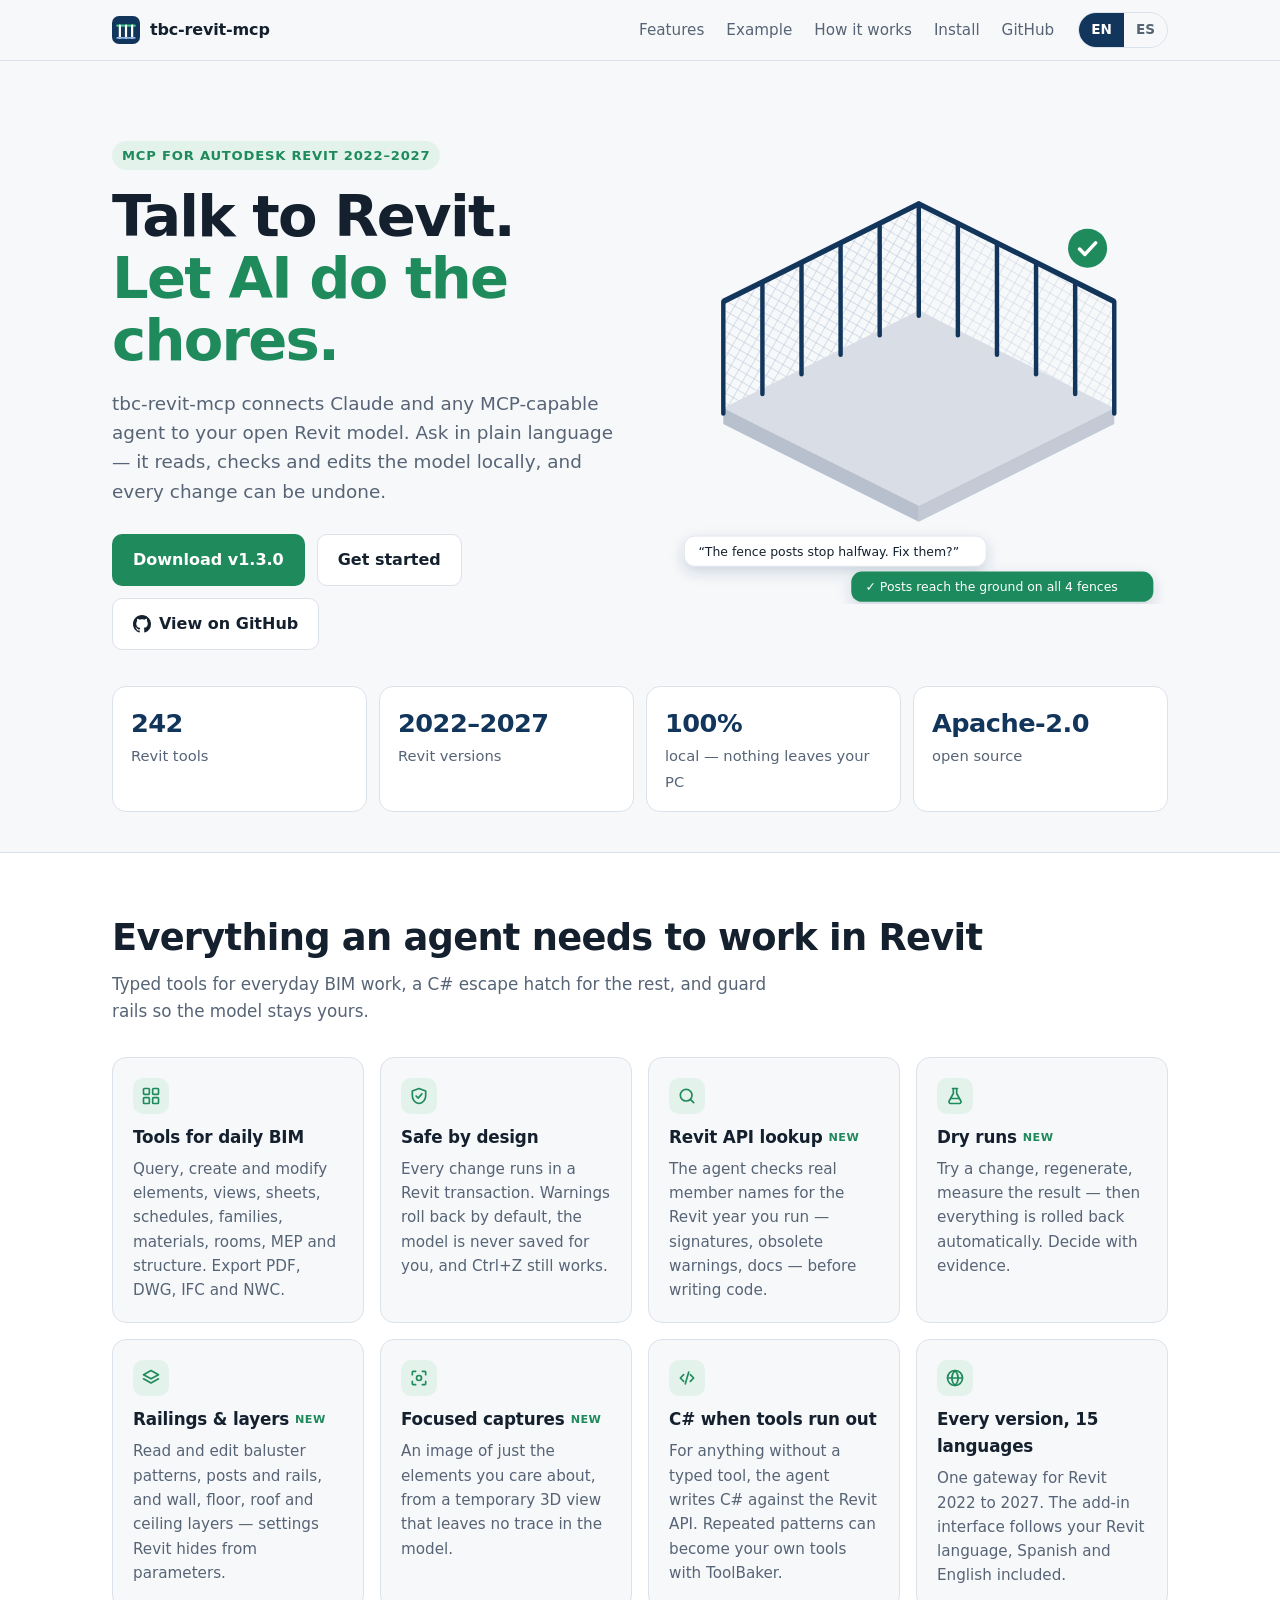
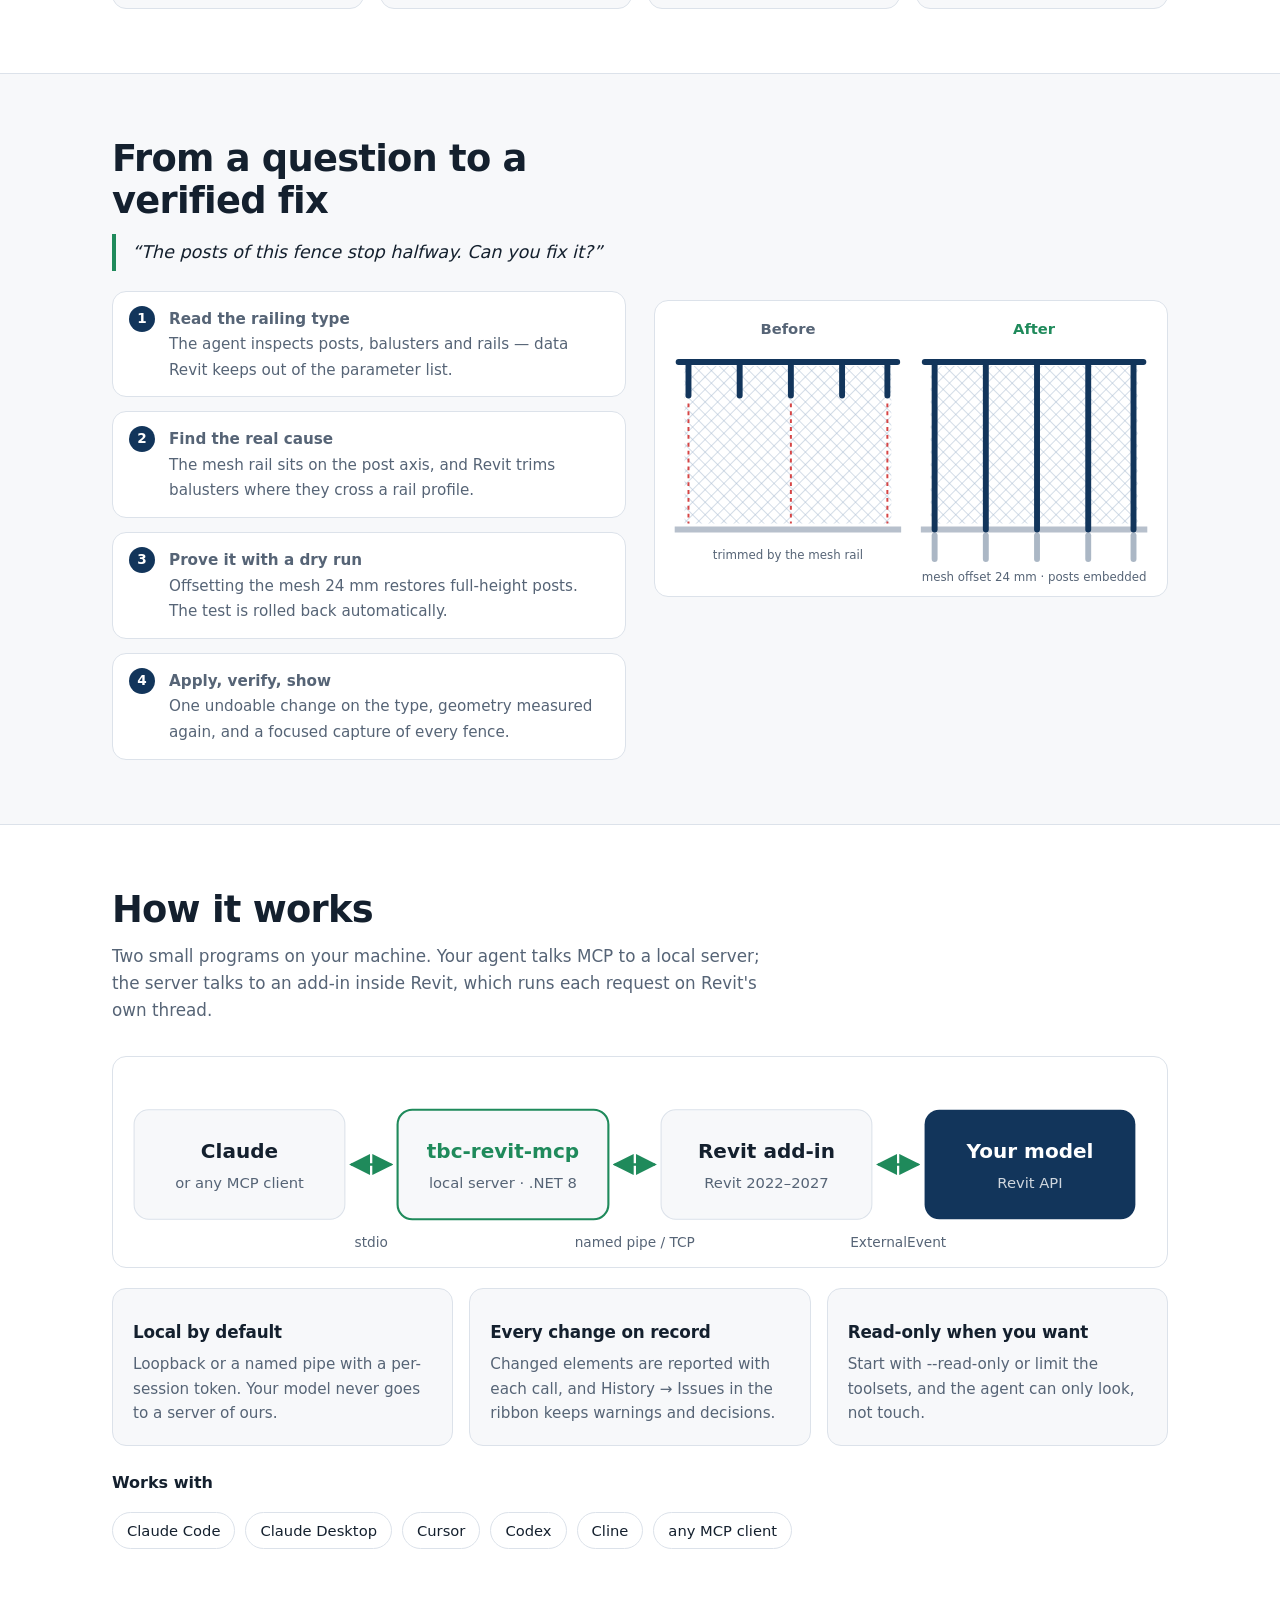
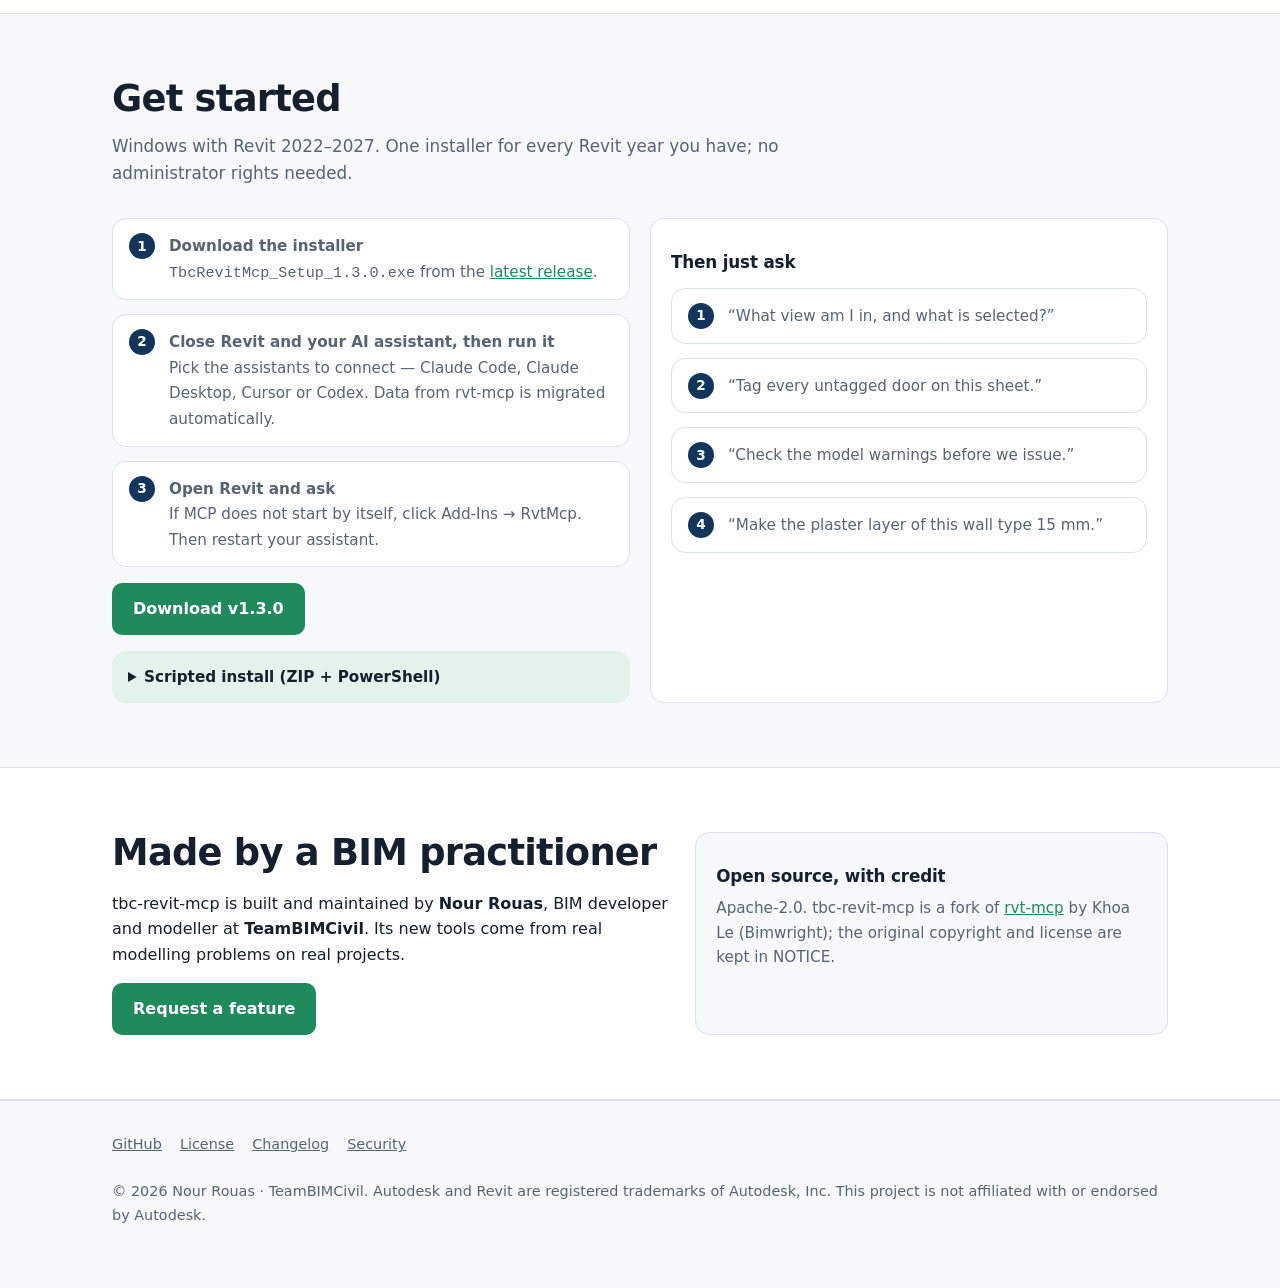
==== site/index.html @ 209cc771 "docs: make the Windows installer the primary download The site's Get started section walks through T" ====
<!doctype html>
<html lang="en" data-lang="en">
<head>
  <meta charset="utf-8">
  <meta name="viewport" content="width=device-width, initial-scale=1">
  <title>tbc-revit-mcp — AI agents for Autodesk Revit</title>
  <meta name="description" content="tbc-revit-mcp lets Claude and other MCP agents read, check and edit Autodesk Revit 2022–2027 models locally, with every change undoable. By Nour Rouas, TeamBIMCivil.">
  <meta property="og:title" content="tbc-revit-mcp — AI agents for Autodesk Revit">
  <meta property="og:description" content="242 Revit tools for Claude and any MCP client. Local, safe, open source. Revit 2022–2027.">
  <meta property="og:type" content="website">
  <meta name="theme-color" content="#12355b">
  <link rel="icon" href="favicon.svg" type="image/svg+xml">
  <link rel="stylesheet" href="styles.css">
  <script>
    // Choose the language before first paint: saved choice, else the browser language.
    (function () {
      var lang = null;
      try { lang = localStorage.getItem('tbc-lang'); } catch (e) {}
      if (lang !== 'es' && lang !== 'en') lang = (navigator.language || 'en').toLowerCase().indexOf('es') === 0 ? 'es' : 'en';
      document.documentElement.setAttribute('data-lang', lang);
      document.documentElement.setAttribute('lang', lang);
    })();
  </script>
</head>
<body>

<header class="site-header">
  <div class="wrap">
    <a class="brand" href="#top" aria-label="tbc-revit-mcp">
      <svg viewBox="0 0 32 32" aria-hidden="true"><rect width="32" height="32" rx="8" fill="#12355b"/><path d="M6 11h20" stroke="#3cc489" stroke-width="2.5" stroke-linecap="round"/><path d="M9 11v14M16 11v14M23 11v14" stroke="#fff" stroke-width="2.5" stroke-linecap="round"/><path d="M6 25h20" stroke="#8fb6e3" stroke-width="2" stroke-linecap="round"/></svg>
      tbc-revit-mcp
    </a>
    <nav class="nav" aria-label="Main">
      <a href="#features"><span lang="en">Features</span><span lang="es">Funciones</span></a>
      <a href="#story"><span lang="en">Example</span><span lang="es">Ejemplo</span></a>
      <a href="#how"><span lang="en">How it works</span><span lang="es">Cómo funciona</span></a>
      <a href="#install"><span lang="en">Install</span><span lang="es">Instalar</span></a>
      <a href="https://github.com/desarrolloteambimcivil/tbc_mcp_revit">GitHub</a>
    </nav>
    <div class="lang-toggle" role="group" aria-label="Language / Idioma">
      <button type="button" data-set-lang="en" aria-pressed="true">EN</button>
      <button type="button" data-set-lang="es" aria-pressed="false">ES</button>
    </div>
  </div>
</header>

<main id="top">

<section class="hero">
  <div class="wrap hero-grid">
    <div>
      <span class="eyebrow"><span lang="en">MCP for Autodesk Revit 2022–2027</span><span lang="es">MCP para Autodesk Revit 2022–2027</span></span>
      <h1>
        <span lang="en">Talk to Revit.<br><span class="hl">Let AI do the chores.</span></span>
        <span lang="es">Habla con Revit.<br><span class="hl">Deja que la IA haga el trabajo pesado.</span></span>
      </h1>
      <p class="lead">
        <span lang="en">tbc-revit-mcp connects Claude and any MCP-capable agent to your open Revit model. Ask in plain language — it reads, checks and edits the model locally, and every change can be undone.</span>
        <span lang="es">tbc-revit-mcp conecta Claude y cualquier agente compatible con MCP con tu modelo de Revit abierto. Pídeselo en lenguaje natural: lee, revisa y edita el modelo en local, y cada cambio se puede deshacer.</span>
      </p>
      <div class="ctas">
        <a class="btn btn-primary" href="https://github.com/desarrolloteambimcivil/tbc_mcp_revit/releases/latest"><span lang="en">Download v1.3.0</span><span lang="es">Descargar v1.3.0</span></a>
        <a class="btn btn-ghost" href="#install"><span lang="en">Get started</span><span lang="es">Empezar</span></a>
        <a class="btn btn-ghost" href="https://github.com/desarrolloteambimcivil/tbc_mcp_revit">
          <svg width="18" height="18" viewBox="0 0 16 16" aria-hidden="true" fill="currentColor"><path d="M8 0C3.58 0 0 3.58 0 8c0 3.54 2.29 6.53 5.47 7.59.4.07.55-.17.55-.38 0-.19-.01-.82-.01-1.49-2.01.37-2.53-.49-2.69-.94-.09-.23-.48-.94-.82-1.13-.28-.15-.68-.52-.01-.53.63-.01 1.08.58 1.23.82.72 1.21 1.87.87 2.33.66.07-.52.28-.87.51-1.07-1.78-.2-3.64-.89-3.64-3.95 0-.87.31-1.59.82-2.15-.08-.2-.36-1.02.08-2.12 0 0 .67-.21 2.2.82.64-.18 1.32-.27 2-.27.68 0 1.36.09 2 .27 1.53-1.04 2.2-.82 2.2-.82.44 1.1.16 1.92.08 2.12.51.56.82 1.27.82 2.15 0 3.07-1.87 3.75-3.65 3.95.29.25.54.73.54 1.48 0 1.07-.01 1.93-.01 2.2 0 .21.15.46.55.38A8.013 8.013 0 0016 8c0-4.42-3.58-8-8-8z"/></svg>
          <span lang="en">View on GitHub</span><span lang="es">Ver en GitHub</span>
        </a>
      </div>
    </div>

    <svg class="hero-art" viewBox="0 0 560 470" role="img" aria-labelledby="hero-art-title">
      <title id="hero-art-title">Illustration: an AI agent fixing the posts of a fence modelled in Revit</title>
      <defs>
        <pattern id="mesh" width="10" height="10" patternUnits="userSpaceOnUse" patternTransform="rotate(30)">
          <path d="M0 0H10M0 0V10" stroke="var(--mesh)" stroke-width="1"/>
        </pattern>
        <filter id="lift" x="-10%" y="-30%" width="120%" height="160%">
          <feDropShadow dx="0" dy="6" stdDeviation="8" flood-color="#12355b" flood-opacity="0.18"/>
        </filter>
      </defs>
      <!-- slab -->
      <polygon points="60,250 280,140 500,250 280,360" fill="var(--slab-top)"/>
      <polygon points="60,250 280,360 280,378 60,268" fill="var(--slab-side)"/>
      <polygon points="280,360 500,250 500,268 280,378" fill="var(--slab-side)" opacity="0.8"/>
      <!-- mesh panels -->
      <polygon points="60,250 280,140 280,20 60,130" fill="url(#mesh)" opacity="0.55"/>
      <polygon points="280,140 500,250 500,130 280,20" fill="url(#mesh)" opacity="0.4"/>
      <!-- posts, full height down to the slab -->
      <g stroke="var(--post)" stroke-width="5" stroke-linecap="round">
        <line x1="60" y1="256" x2="60" y2="130"/><line x1="104" y1="234" x2="104" y2="108"/>
        <line x1="148" y1="212" x2="148" y2="86"/><line x1="192" y1="190" x2="192" y2="64"/>
        <line x1="236" y1="168" x2="236" y2="42"/><line x1="280" y1="146" x2="280" y2="20"/>
        <line x1="324" y1="168" x2="324" y2="42"/><line x1="368" y1="190" x2="368" y2="64"/>
        <line x1="412" y1="212" x2="412" y2="86"/><line x1="456" y1="234" x2="456" y2="108"/>
        <line x1="500" y1="256" x2="500" y2="130"/>
      </g>
      <polyline points="60,130 280,20 500,130" fill="none" stroke="var(--post)" stroke-width="6" stroke-linejoin="round"/>
      <!-- check badge -->
      <g transform="translate(470 70)">
        <circle r="22" fill="var(--accent)"/>
        <path d="M-9 1l6 6 12-13" fill="none" stroke="var(--surface)" stroke-width="4" stroke-linecap="round" stroke-linejoin="round"/>
      </g>
      <!-- conversation -->
      <g filter="url(#lift)">
        <rect x="16" y="394" width="340" height="34" rx="12" fill="var(--surface)" stroke="var(--border)"/>
        <rect x="204" y="434" width="340" height="34" rx="12" fill="var(--accent)"/>
      </g>
      <g font-family="system-ui, -apple-system, Segoe UI, sans-serif" font-size="14">
        <text lang="en" x="32" y="416" fill="var(--text)">“The fence posts stop halfway. Fix them?”</text>
        <text lang="es" x="32" y="416" fill="var(--text)">“Los postes de la valla se quedan a medias.”</text>
        <text lang="en" x="220" y="456" fill="var(--accent-text)">✓ Posts reach the ground on all 4 fences</text>
        <text lang="es" x="220" y="456" fill="var(--accent-text)">✓ Postes completos en las 4 vallas</text>
      </g>
    </svg>
  </div>

  <div class="wrap">
    <div class="stats">
      <div class="stat"><b>242</b><span lang="en">Revit tools</span><span lang="es">herramientas de Revit</span></div>
      <div class="stat"><b>2022–2027</b><span lang="en">Revit versions</span><span lang="es">versiones de Revit</span></div>
      <div class="stat"><b>100%</b><span lang="en">local — nothing leaves your PC</span><span lang="es">local: nada sale de tu PC</span></div>
      <div class="stat"><b>Apache-2.0</b><span lang="en">open source</span><span lang="es">código abierto</span></div>
    </div>
  </div>
</section>

<section class="alt" id="features">
  <div class="wrap">
    <h2><span lang="en">Everything an agent needs to work in Revit</span><span lang="es">Todo lo que un agente necesita para trabajar en Revit</span></h2>
    <p class="section-lead">
      <span lang="en">Typed tools for everyday BIM work, a C# escape hatch for the rest, and guard rails so the model stays yours.</span>
      <span lang="es">Herramientas tipadas para el BIM del día a día, código C# para todo lo demás y protecciones para que el modelo siga siendo tuyo.</span>
    </p>
    <div class="grid">
      <article class="card">
        <div class="icon"><svg viewBox="0 0 24 24" aria-hidden="true"><rect x="3" y="3" width="7" height="7" rx="1"/><rect x="14" y="3" width="7" height="7" rx="1"/><rect x="3" y="14" width="7" height="7" rx="1"/><rect x="14" y="14" width="7" height="7" rx="1"/></svg></div>
        <h3><span lang="en">Tools for daily BIM</span><span lang="es">Herramientas para el BIM diario</span></h3>
        <p><span lang="en">Query, create and modify elements, views, sheets, schedules, families, materials, rooms, MEP and structure. Export PDF, DWG, IFC and NWC.</span><span lang="es">Consulta, crea y modifica elementos, vistas, planos, tablas, familias, materiales, habitaciones, MEP y estructura. Exporta PDF, DWG, IFC y NWC.</span></p>
      </article>
      <article class="card">
        <div class="icon"><svg viewBox="0 0 24 24" aria-hidden="true"><path d="M12 3l8 3v6c0 4.5-3.4 8.3-8 9-4.6-.7-8-4.5-8-9V6l8-3z"/><path d="M8.5 12l2.5 2.5 4.5-5"/></svg></div>
        <h3><span lang="en">Safe by design</span><span lang="es">Seguro por diseño</span></h3>
        <p><span lang="en">Every change runs in a Revit transaction. Warnings roll back by default, the model is never saved for you, and Ctrl+Z still works.</span><span lang="es">Cada cambio va en una transacción de Revit. Los avisos se revierten por defecto, nunca se guarda por ti y Ctrl+Z sigue funcionando.</span></p>
      </article>
      <article class="card">
        <div class="icon"><svg viewBox="0 0 24 24" aria-hidden="true"><circle cx="11" cy="11" r="7"/><path d="M20 20l-4-4"/></svg></div>
        <h3><span lang="en">Revit API lookup</span><span lang="es">Consulta de la API</span><span class="tag"><span lang="en">NEW</span><span lang="es">NUEVO</span></span></h3>
        <p><span lang="en">The agent checks real member names for the Revit year you run — signatures, obsolete warnings, docs — before writing code.</span><span lang="es">El agente comprueba los nombres reales de la API de tu versión de Revit (firmas, obsoletos, documentación) antes de escribir código.</span></p>
      </article>
      <article class="card">
        <div class="icon"><svg viewBox="0 0 24 24" aria-hidden="true"><path d="M9 3h6M10 3v6l-5 9a2 2 0 0 0 1.8 3h10.4A2 2 0 0 0 19 18l-5-9V3"/><path d="M7.5 15h9"/></svg></div>
        <h3><span lang="en">Dry runs</span><span lang="es">Pruebas sin riesgo</span><span class="tag"><span lang="en">NEW</span><span lang="es">NUEVO</span></span></h3>
        <p><span lang="en">Try a change, regenerate, measure the result — then everything is rolled back automatically. Decide with evidence.</span><span lang="es">Prueba un cambio, regenera, mide el resultado y todo se deshace automáticamente. Decide con datos.</span></p>
      </article>
      <article class="card">
        <div class="icon"><svg viewBox="0 0 24 24" aria-hidden="true"><path d="M12 3l9 5-9 5-9-5 9-5z"/><path d="M3 13l9 5 9-5"/></svg></div>
        <h3><span lang="en">Railings &amp; layers</span><span lang="es">Barandillas y capas</span><span class="tag"><span lang="en">NEW</span><span lang="es">NUEVO</span></span></h3>
        <p><span lang="en">Read and edit baluster patterns, posts and rails, and wall, floor, roof and ceiling layers — settings Revit hides from parameters.</span><span lang="es">Lee y edita balaustres, postes y barandales, y las capas de muros, suelos, cubiertas y techos: ajustes que Revit no expone como parámetros.</span></p>
      </article>
      <article class="card">
        <div class="icon"><svg viewBox="0 0 24 24" aria-hidden="true"><path d="M4 8V5a1 1 0 0 1 1-1h3M16 4h3a1 1 0 0 1 1 1v3M20 16v3a1 1 0 0 1-1 1h-3M8 20H5a1 1 0 0 1-1-1v-3"/><circle cx="12" cy="12" r="3"/></svg></div>
        <h3><span lang="en">Focused captures</span><span lang="es">Capturas centradas</span><span class="tag"><span lang="en">NEW</span><span lang="es">NUEVO</span></span></h3>
        <p><span lang="en">An image of just the elements you care about, from a temporary 3D view that leaves no trace in the model.</span><span lang="es">Una imagen solo de los elementos que te interesan, desde una vista 3D temporal que no deja rastro en el modelo.</span></p>
      </article>
      <article class="card">
        <div class="icon"><svg viewBox="0 0 24 24" aria-hidden="true"><path d="M8 8l-4 4 4 4M16 8l4 4-4 4M14 5l-4 14"/></svg></div>
        <h3><span lang="en">C# when tools run out</span><span lang="es">C# cuando no hay herramienta</span></h3>
        <p><span lang="en">For anything without a typed tool, the agent writes C# against the Revit API. Repeated patterns can become your own tools with ToolBaker.</span><span lang="es">Para lo que no tiene herramienta, el agente escribe C# contra la API de Revit. Lo que repites puede convertirse en tus propias herramientas con ToolBaker.</span></p>
      </article>
      <article class="card">
        <div class="icon"><svg viewBox="0 0 24 24" aria-hidden="true"><circle cx="12" cy="12" r="9"/><path d="M3 12h18M12 3c2.5 2.6 3.8 5.6 3.8 9s-1.3 6.4-3.8 9c-2.5-2.6-3.8-5.6-3.8-9S9.5 5.6 12 3z"/></svg></div>
        <h3><span lang="en">Every version, 15 languages</span><span lang="es">Todas las versiones, 15 idiomas</span></h3>
        <p><span lang="en">One gateway for Revit 2022 to 2027. The add-in interface follows your Revit language, Spanish and English included.</span><span lang="es">Un único gateway para Revit 2022 a 2027. La interfaz del complemento sigue el idioma de tu Revit, español incluido.</span></p>
      </article>
    </div>
  </div>
</section>

<section id="story">
  <div class="wrap story">
    <div>
      <h2><span lang="en">From a question to a verified fix</span><span lang="es">De una pregunta a una solución verificada</span></h2>
      <p class="quote"><span lang="en">“The posts of this fence stop halfway. Can you fix it?”</span><span lang="es">“Los postes de esta valla se quedan a medias. ¿Puedes ajustarlo?”</span></p>
      <ol class="steps">
        <li><b><span lang="en">Read the railing type</span><span lang="es">Lee el tipo de barandilla</span></b>
          <span lang="en">The agent inspects posts, balusters and rails — data Revit keeps out of the parameter list.</span><span lang="es">El agente revisa postes, balaustres y barandales: datos que Revit no muestra como parámetros.</span></li>
        <li><b><span lang="en">Find the real cause</span><span lang="es">Encuentra la causa real</span></b>
          <span lang="en">The mesh rail sits on the post axis, and Revit trims balusters where they cross a rail profile.</span><span lang="es">La malla está en el eje de los postes, y Revit recorta los balaustres donde cruzan el perfil de un barandal.</span></li>
        <li><b><span lang="en">Prove it with a dry run</span><span lang="es">Lo demuestra sin riesgo</span></b>
          <span lang="en">Offsetting the mesh 24 mm restores full-height posts. The test is rolled back automatically.</span><span lang="es">Desplazar la malla 24 mm devuelve los postes completos. La prueba se deshace sola.</span></li>
        <li><b><span lang="en">Apply, verify, show</span><span lang="es">Aplica, verifica y lo enseña</span></b>
          <span lang="en">One undoable change on the type, geometry measured again, and a focused capture of every fence.</span><span lang="es">Un cambio reversible en el tipo, la geometría medida de nuevo y una captura centrada de cada valla.</span></li>
      </ol>
    </div>
    <svg class="diagram" viewBox="0 0 520 300" role="img" aria-labelledby="fix-art-title">
      <title id="fix-art-title">Before: posts trimmed at the top rail. After: posts reach the ground.</title>
      <defs>
        <pattern id="mesh2" width="9" height="9" patternUnits="userSpaceOnUse" patternTransform="rotate(45)">
          <path d="M0 0H9M0 0V9" stroke="var(--mesh)" stroke-width="1"/>
        </pattern>
      </defs>
      <g font-family="system-ui, -apple-system, Segoe UI, sans-serif" font-size="15" font-weight="700">
        <text lang="en" x="135" y="34" text-anchor="middle" fill="var(--muted)">Before</text>
        <text lang="es" x="135" y="34" text-anchor="middle" fill="var(--muted)">Antes</text>
        <text lang="en" x="385" y="34" text-anchor="middle" fill="var(--accent)">After</text>
        <text lang="es" x="385" y="34" text-anchor="middle" fill="var(--accent)">Después</text>
      </g>
      <!-- before -->
      <rect x="30" y="66" width="210" height="160" fill="url(#mesh2)" opacity="0.6"/>
      <line x1="20" y1="232" x2="250" y2="232" stroke="var(--slab-side)" stroke-width="6"/>
      <line x1="24" y1="62" x2="246" y2="62" stroke="var(--post)" stroke-width="6" stroke-linecap="round"/>
      <g stroke="var(--post)" stroke-width="6" stroke-linecap="round">
        <line x1="34" y1="62" x2="34" y2="96"/><line x1="86" y1="62" x2="86" y2="96"/><line x1="138" y1="62" x2="138" y2="96"/><line x1="190" y1="62" x2="190" y2="96"/><line x1="236" y1="62" x2="236" y2="96"/>
      </g>
      <g stroke="#d64545" stroke-width="2" stroke-dasharray="4 4"><line x1="34" y1="104" x2="34" y2="226"/><line x1="138" y1="104" x2="138" y2="226"/><line x1="236" y1="104" x2="236" y2="226"/></g>
      <!-- after -->
      <rect x="280" y="66" width="210" height="160" fill="url(#mesh2)" opacity="0.6"/>
      <line x1="270" y1="232" x2="500" y2="232" stroke="var(--slab-side)" stroke-width="6"/>
      <line x1="274" y1="62" x2="496" y2="62" stroke="var(--post)" stroke-width="6" stroke-linecap="round"/>
      <g stroke="var(--post)" stroke-width="6" stroke-linecap="round">
        <line x1="284" y1="62" x2="284" y2="232"/><line x1="336" y1="62" x2="336" y2="232"/><line x1="388" y1="62" x2="388" y2="232"/><line x1="440" y1="62" x2="440" y2="232"/><line x1="486" y1="62" x2="486" y2="232"/>
      </g>
      <g stroke="var(--post)" stroke-width="6" stroke-linecap="round" opacity="0.35">
        <line x1="284" y1="238" x2="284" y2="262"/><line x1="336" y1="238" x2="336" y2="262"/><line x1="388" y1="238" x2="388" y2="262"/><line x1="440" y1="238" x2="440" y2="262"/><line x1="486" y1="238" x2="486" y2="262"/>
      </g>
      <g font-family="system-ui, -apple-system, Segoe UI, sans-serif" font-size="12" fill="var(--muted)">
        <text lang="en" x="135" y="262" text-anchor="middle">trimmed by the mesh rail</text>
        <text lang="es" x="135" y="262" text-anchor="middle">recortados por la malla</text>
        <text lang="en" x="385" y="284" text-anchor="middle">mesh offset 24 mm · posts embedded</text>
        <text lang="es" x="385" y="284" text-anchor="middle">malla desplazada 24 mm · postes empotrados</text>
      </g>
    </svg>
  </div>
</section>

<section class="alt" id="how">
  <div class="wrap">
    <h2><span lang="en">How it works</span><span lang="es">Cómo funciona</span></h2>
    <p class="section-lead">
      <span lang="en">Two small programs on your machine. Your agent talks MCP to a local server; the server talks to an add-in inside Revit, which runs each request on Revit's own thread.</span>
      <span lang="es">Dos programas pequeños en tu equipo. Tu agente habla MCP con un servidor local, y el servidor con un complemento dentro de Revit, que ejecuta cada petición en el hilo de Revit.</span>
    </p>
    <svg class="diagram" viewBox="0 0 1000 200" role="img" aria-labelledby="arch-title">
      <title id="arch-title">Claude or any MCP client, to the tbc-revit-mcp server, to the Revit add-in, to your model</title>
      <defs>
        <marker id="arrow" viewBox="0 0 10 10" refX="9" refY="5" markerWidth="8" markerHeight="8" orient="auto-start-reverse">
          <path d="M0 0L10 5L0 10z" fill="var(--accent)"/>
        </marker>
      </defs>
      <g font-family="system-ui, -apple-system, Segoe UI, sans-serif" text-anchor="middle">
        <g>
          <rect x="20" y="50" width="200" height="104" rx="14" fill="var(--bg)" stroke="var(--border)"/>
          <text x="120" y="96" font-size="19" font-weight="700" fill="var(--text)">Claude</text>
          <text lang="en" x="120" y="124" font-size="14" fill="var(--muted)">or any MCP client</text>
          <text lang="es" x="120" y="124" font-size="14" fill="var(--muted)">o cualquier cliente MCP</text>
        </g>
        <g>
          <rect x="270" y="50" width="200" height="104" rx="14" fill="var(--bg)" stroke="var(--accent)" stroke-width="2"/>
          <text x="370" y="96" font-size="19" font-weight="700" fill="var(--accent)">tbc-revit-mcp</text>
          <text lang="en" x="370" y="124" font-size="14" fill="var(--muted)">local server · .NET 8</text>
          <text lang="es" x="370" y="124" font-size="14" fill="var(--muted)">servidor local · .NET 8</text>
        </g>
        <g>
          <rect x="520" y="50" width="200" height="104" rx="14" fill="var(--bg)" stroke="var(--border)"/>
          <text lang="en" x="620" y="96" font-size="19" font-weight="700" fill="var(--text)">Revit add-in</text>
          <text lang="es" x="620" y="96" font-size="19" font-weight="700" fill="var(--text)">Complemento</text>
          <text x="620" y="124" font-size="14" fill="var(--muted)">Revit 2022–2027</text>
        </g>
        <g>
          <rect x="770" y="50" width="200" height="104" rx="14" fill="var(--navy)"/>
          <text lang="en" x="870" y="96" font-size="19" font-weight="700" fill="var(--surface)">Your model</text>
          <text lang="es" x="870" y="96" font-size="19" font-weight="700" fill="var(--surface)">Tu modelo</text>
          <text x="870" y="124" font-size="14" fill="var(--surface)" opacity="0.8">Revit API</text>
        </g>
        <g stroke="var(--accent)" stroke-width="2.5" marker-end="url(#arrow)" marker-start="url(#arrow)">
          <line x1="226" y1="102" x2="264" y2="102"/><line x1="476" y1="102" x2="514" y2="102"/><line x1="726" y1="102" x2="764" y2="102"/>
        </g>
        <g font-size="13" fill="var(--muted)">
          <text x="245" y="180">stdio</text>
          <text lang="en" x="495" y="180">named pipe / TCP</text>
          <text lang="es" x="495" y="180">pipe / TCP local</text>
          <text x="745" y="180">ExternalEvent</text>
        </g>
      </g>
    </svg>
    <div class="diagram-notes">
      <div class="card"><h3><span lang="en">Local by default</span><span lang="es">Local por defecto</span></h3><p><span lang="en">Loopback or a named pipe with a per-session token. Your model never goes to a server of ours.</span><span lang="es">Conexión local o pipe con token por sesión. Tu modelo nunca pasa por un servidor nuestro.</span></p></div>
      <div class="card"><h3><span lang="en">Every change on record</span><span lang="es">Cada cambio registrado</span></h3><p><span lang="en">Changed elements are reported with each call, and History → Issues in the ribbon keeps warnings and decisions.</span><span lang="es">Cada llamada informa de los elementos cambiados, y Historial → Incidencias en la cinta guarda avisos y decisiones.</span></p></div>
      <div class="card"><h3><span lang="en">Read-only when you want</span><span lang="es">Solo lectura si quieres</span></h3><p><span lang="en">Start with --read-only or limit the toolsets, and the agent can only look, not touch.</span><span lang="es">Arranca con --read-only o limita los grupos de herramientas, y el agente solo podrá mirar.</span></p></div>
    </div>
    <p style="margin-top:24px"><b><span lang="en">Works with</span><span lang="es">Funciona con</span></b></p>
    <div class="clients">
      <span class="chip">Claude Code</span><span class="chip">Claude Desktop</span><span class="chip">Cursor</span><span class="chip">Codex</span><span class="chip">Cline</span><span class="chip"><span lang="en">any MCP client</span><span lang="es">cualquier cliente MCP</span></span>
    </div>
  </div>
</section>

<section id="install">
  <div class="wrap">
    <h2><span lang="en">Get started</span><span lang="es">Empezar</span></h2>
    <p class="section-lead">
      <span lang="en">Windows with Revit 2022–2027. One installer for every Revit year you have; no administrator rights needed.</span>
      <span lang="es">Windows con Revit 2022–2027. Un único instalador para todas tus versiones de Revit, sin permisos de administrador.</span>
    </p>
    <div class="install">
      <div>
        <ol class="steps">
          <li><b><span lang="en">Download the installer</span><span lang="es">Descarga el instalador</span></b>
            <span lang="en"><code>TbcRevitMcp_Setup_1.3.0.exe</code> from the <a href="https://github.com/desarrolloteambimcivil/tbc_mcp_revit/releases/latest">latest release</a>.</span><span lang="es"><code>TbcRevitMcp_Setup_1.3.0.exe</code> desde la <a href="https://github.com/desarrolloteambimcivil/tbc_mcp_revit/releases/latest">última versión</a>.</span></li>
          <li><b><span lang="en">Close Revit and your AI assistant, then run it</span><span lang="es">Cierra Revit y tu asistente de IA y ejecútalo</span></b>
            <span lang="en">Pick the assistants to connect — Claude Code, Claude Desktop, Cursor or Codex. Data from rvt-mcp is migrated automatically.</span><span lang="es">Elige los asistentes que quieres conectar: Claude Code, Claude Desktop, Cursor o Codex. Los datos de rvt-mcp se migran solos.</span></li>
          <li><b><span lang="en">Open Revit and ask</span><span lang="es">Abre Revit y pregunta</span></b>
            <span lang="en">If MCP does not start by itself, click Add-Ins → RvtMcp. Then restart your assistant.</span><span lang="es">Si MCP no arranca solo, pulsa Complementos → RvtMcp. Después reinicia tu asistente.</span></li>
        </ol>
        <a class="btn btn-primary" style="margin-top:16px" href="https://github.com/desarrolloteambimcivil/tbc_mcp_revit/releases/latest"><span lang="en">Download v1.3.0</span><span lang="es">Descargar v1.3.0</span></a>
        <details class="note" style="margin-top:16px">
          <summary><span lang="en">Scripted install (ZIP + PowerShell)</span><span lang="es">Instalación por script (ZIP + PowerShell)</span></summary>
          <div class="code" style="margin-top:10px">powershell -ExecutionPolicy Bypass -File .\install.ps1 -WhatIf -Client claude
powershell -ExecutionPolicy Bypass -File .\install.ps1 -Client claude</div>
          <p style="margin:10px 0 0"><span lang="en">Unzip <code>TbcRevitMcp.Setup-&lt;version&gt;-win-x64.zip</code> first and check it against its <code>.sha256</code>. Use <code>-Client claude-desktop</code>, <code>cursor</code> or <code>codex</code> for other clients.</span><span lang="es">Descomprime antes <code>TbcRevitMcp.Setup-&lt;versión&gt;-win-x64.zip</code> y compruébalo con su <code>.sha256</code>. Usa <code>-Client claude-desktop</code>, <code>cursor</code> o <code>codex</code> para otros clientes.</span></p>
        </details>
      </div>
      <div class="card">
        <h3><span lang="en">Then just ask</span><span lang="es">Y después, pide</span></h3>
        <ul class="steps" style="margin-top:12px">
          <li><span lang="en">“What view am I in, and what is selected?”</span><span lang="es">“¿En qué vista estoy y qué tengo seleccionado?”</span></li>
          <li><span lang="en">“Tag every untagged door on this sheet.”</span><span lang="es">“Etiqueta todas las puertas sin etiqueta de este plano.”</span></li>
          <li><span lang="en">“Check the model warnings before we issue.”</span><span lang="es">“Revisa los avisos del modelo antes de emitir.”</span></li>
          <li><span lang="en">“Make the plaster layer of this wall type 15 mm.”</span><span lang="es">“Pon a 15 mm la capa de enlucido de este tipo de muro.”</span></li>
        </ul>
      </div>
    </div>
  </div>
</section>

<section class="alt" id="about">
  <div class="wrap credits">
    <div>
      <h2><span lang="en">Made by a BIM practitioner</span><span lang="es">Hecho desde la práctica BIM</span></h2>
      <p>
        <span lang="en">tbc-revit-mcp is built and maintained by <b>Nour Rouas</b>, BIM developer and modeller at <b>TeamBIMCivil</b>. Its new tools come from real modelling problems on real projects.</span>
        <span lang="es">tbc-revit-mcp lo desarrolla y mantiene <b>Nour Rouas</b>, desarrollador y modelador BIM en <b>TeamBIMCivil</b>. Sus nuevas herramientas nacen de problemas reales de modelado en proyectos reales.</span>
      </p>
      <a class="btn btn-primary" href="https://github.com/desarrolloteambimcivil/tbc_mcp_revit/issues"><span lang="en">Request a feature</span><span lang="es">Pide una función</span></a>
    </div>
    <div class="card">
      <h3><span lang="en">Open source, with credit</span><span lang="es">Código abierto, con reconocimiento</span></h3>
      <p>
        <span lang="en">Apache-2.0. tbc-revit-mcp is a fork of <a href="https://github.com/bimwright/rvt-mcp">rvt-mcp</a> by Khoa Le (Bimwright); the original copyright and license are kept in NOTICE.</span>
        <span lang="es">Apache-2.0. tbc-revit-mcp es un fork de <a href="https://github.com/bimwright/rvt-mcp">rvt-mcp</a> de Khoa Le (Bimwright); el copyright y la licencia originales se conservan en NOTICE.</span>
      </p>
    </div>
  </div>
</section>

</main>

<footer>
  <div class="wrap">
    <nav>
      <a href="https://github.com/desarrolloteambimcivil/tbc_mcp_revit">GitHub</a>
      <a href="https://github.com/desarrolloteambimcivil/tbc_mcp_revit/blob/master/LICENSE"><span lang="en">License</span><span lang="es">Licencia</span></a>
      <a href="https://github.com/desarrolloteambimcivil/tbc_mcp_revit/blob/master/CHANGELOG.md">Changelog</a>
      <a href="https://github.com/desarrolloteambimcivil/tbc_mcp_revit/blob/master/SECURITY.md"><span lang="en">Security</span><span lang="es">Seguridad</span></a>
    </nav>
    <p>
      <span lang="en">© 2026 Nour Rouas · TeamBIMCivil. Autodesk and Revit are registered trademarks of Autodesk, Inc. This project is not affiliated with or endorsed by Autodesk.</span>
      <span lang="es">© 2026 Nour Rouas · TeamBIMCivil. Autodesk y Revit son marcas registradas de Autodesk, Inc. Este proyecto no está afiliado ni respaldado por Autodesk.</span>
    </p>
  </div>
</footer>

<script src="app.js"></script>
</body>
</html>
---- site/styles.css ----
:root {
  --bg: #f7f8fa;
  --surface: #ffffff;
  --surface-2: #eef1f5;
  --text: #14202e;
  --muted: #566476;
  --border: #dce2ea;
  --navy: #12355b;
  --accent: #1f8a5b;
  --accent-soft: #e3f3eb;
  --accent-text: #ffffff;
  --code-bg: #0f1b2a;
  --code-text: #dbe7f3;
  --mesh: #6b8bb0;
  --slab-top: #d9dee6;
  --slab-side: #b7c0cc;
  --post: #12355b;
  --shadow: 0 10px 30px rgba(18, 53, 91, 0.10);
  --radius: 14px;
  --max: 1120px;
}

@media (prefers-color-scheme: dark) {
  :root:not([data-theme="light"]) {
    --bg: #0c131c;
    --surface: #131d29;
    --surface-2: #1a2634;
    --text: #e6edf5;
    --muted: #9aa9bb;
    --border: #263446;
    --navy: #8fb6e3;
    --accent: #3cc489;
    --accent-soft: #143428;
    --accent-text: #08130d;
    --code-bg: #08111b;
    --code-text: #dbe7f3;
    --mesh: #6f94bf;
    --slab-top: #2a3747;
    --slab-side: #1f2a37;
    --post: #b9d3f1;
    --shadow: 0 10px 30px rgba(0, 0, 0, 0.35);
  }
}

:root[data-theme="dark"] {
  --bg: #0c131c;
  --surface: #131d29;
  --surface-2: #1a2634;
  --text: #e6edf5;
  --muted: #9aa9bb;
  --border: #263446;
  --navy: #8fb6e3;
  --accent: #3cc489;
  --accent-soft: #143428;
  --accent-text: #08130d;
  --code-bg: #08111b;
  --code-text: #dbe7f3;
  --mesh: #6f94bf;
  --slab-top: #2a3747;
  --slab-side: #1f2a37;
  --post: #b9d3f1;
  --shadow: 0 10px 30px rgba(0, 0, 0, 0.35);
}

/* Bilingual content: every visible string exists once per language. */
html[data-lang="es"] [lang="en"]:not(html),
html[data-lang="en"] [lang="es"]:not(html) { display: none !important; }

* { box-sizing: border-box; }

html { scroll-behavior: smooth; }
@media (prefers-reduced-motion: reduce) { html { scroll-behavior: auto; } }

body {
  margin: 0;
  background: var(--bg);
  color: var(--text);
  font-family: system-ui, -apple-system, "Segoe UI", Roboto, "Helvetica Neue", Arial, sans-serif;
  line-height: 1.6;
  -webkit-font-smoothing: antialiased;
}

a { color: var(--accent); }
a:hover { text-decoration-thickness: 2px; }

.wrap { max-width: var(--max); margin: 0 auto; padding: 0 16px; }
@media (min-width: 720px) { .wrap { padding: 0 32px; } }

/* Header */
.site-header {
  position: sticky; top: 0; z-index: 10;
  background: color-mix(in srgb, var(--bg) 88%, transparent);
  backdrop-filter: blur(8px);
  border-bottom: 1px solid var(--border);
}
.site-header .wrap { display: flex; align-items: center; gap: 16px; height: 60px; }
.brand { display: flex; align-items: center; gap: 10px; font-weight: 700; color: var(--text); text-decoration: none; letter-spacing: -0.01em; }
.brand svg { width: 28px; height: 28px; }
.nav { display: none; gap: 22px; margin-left: auto; }
.nav a { color: var(--muted); text-decoration: none; font-size: 0.95rem; }
.nav a:hover { color: var(--text); }
@media (min-width: 860px) { .nav { display: flex; } }
.lang-toggle {
  margin-left: auto; display: inline-flex; border: 1px solid var(--border); border-radius: 999px; overflow: hidden;
}
@media (min-width: 860px) { .lang-toggle { margin-left: 8px; } }
.lang-toggle button {
  border: 0; background: transparent; color: var(--muted); font: inherit; font-size: 0.85rem; font-weight: 600;
  padding: 6px 12px; cursor: pointer;
}
.lang-toggle button[aria-pressed="true"] { background: var(--navy); color: var(--surface); }

/* Hero */
.hero { padding: 56px 0 40px; }
.hero-grid { display: grid; grid-template-columns: minmax(0, 1fr); gap: 36px; align-items: center; }
@media (min-width: 900px) { .hero-grid { grid-template-columns: minmax(0, 1.05fr) minmax(0, 1fr); padding-top: 24px; } }
.eyebrow {
  display: inline-block; font-size: 0.82rem; font-weight: 700; letter-spacing: 0.06em; text-transform: uppercase;
  color: var(--accent); background: var(--accent-soft); padding: 4px 10px; border-radius: 999px;
}
h1 { font-size: clamp(2.2rem, 5.5vw, 3.6rem); line-height: 1.08; letter-spacing: -0.03em; margin: 16px 0 16px; }
h1 .hl { color: var(--accent); }
.lead { font-size: 1.15rem; color: var(--muted); max-width: 36em; margin: 0 0 28px; }
.ctas { display: flex; flex-wrap: wrap; gap: 12px; }
.btn {
  display: inline-flex; align-items: center; gap: 8px; padding: 12px 20px; border-radius: 10px;
  font-weight: 650; text-decoration: none; border: 1px solid transparent; font-size: 1rem;
}
.btn-primary { background: var(--accent); color: var(--accent-text); }
.btn-primary:hover { filter: brightness(1.06); }
.btn-ghost { border-color: var(--border); color: var(--text); background: var(--surface); }
.btn-ghost:hover { border-color: var(--muted); }
.hero-art { width: 100%; height: auto; display: block; }

.stats { display: grid; grid-template-columns: repeat(2, minmax(0, 1fr)); gap: 12px; margin-top: 36px; }
@media (min-width: 720px) { .stats { grid-template-columns: repeat(4, minmax(0, 1fr)); } }
.stat { background: var(--surface); border: 1px solid var(--border); border-radius: var(--radius); padding: 16px 18px; }
.stat b { display: block; font-size: 1.6rem; letter-spacing: -0.02em; color: var(--navy); }
.stat span { color: var(--muted); font-size: 0.92rem; }

/* Sections */
section { padding: 64px 0; }
section.alt { background: var(--surface); border-top: 1px solid var(--border); border-bottom: 1px solid var(--border); }
h2 { font-size: clamp(1.7rem, 3.4vw, 2.3rem); letter-spacing: -0.02em; line-height: 1.15; margin: 0 0 12px; }
.section-lead { color: var(--muted); max-width: 40em; margin: 0 0 32px; font-size: 1.05rem; }

/* minmax(0, …) keeps wide children (SVGs, code) from widening the page on phones. */
.grid, .story, .install, .credits, .diagram-notes { grid-template-columns: minmax(0, 1fr); }
.grid > *, .story > *, .install > *, .credits > *, .hero-grid > * { min-width: 0; }
.grid { display: grid; gap: 16px; }
@media (min-width: 640px) { .grid { grid-template-columns: repeat(2, 1fr); } }
@media (min-width: 980px) { .grid { grid-template-columns: repeat(4, 1fr); } }
.card {
  background: var(--surface); border: 1px solid var(--border); border-radius: var(--radius); padding: 20px;
}
section.alt .card { background: var(--bg); }
.card h3 { font-size: 1.05rem; margin: 10px 0 6px; letter-spacing: -0.01em; }
.card p { margin: 0; color: var(--muted); font-size: 0.95rem; }
.card .icon { width: 36px; height: 36px; border-radius: 10px; background: var(--accent-soft); display: grid; place-items: center; }
.card .icon svg { width: 20px; height: 20px; stroke: var(--accent); fill: none; stroke-width: 2; stroke-linecap: round; stroke-linejoin: round; }
.tag { display: inline-block; margin-left: 6px; font-size: 0.7rem; font-weight: 700; color: var(--accent); vertical-align: middle; letter-spacing: 0.04em; }

/* Story */
.story { display: grid; gap: 28px; align-items: center; }
@media (min-width: 900px) { .story { grid-template-columns: 1fr 1fr; } }
.steps { list-style: none; padding: 0; margin: 0; counter-reset: step; display: grid; gap: 14px; }
.steps li {
  counter-increment: step; position: relative; padding: 14px 16px 14px 56px; background: var(--surface);
  border: 1px solid var(--border); border-radius: var(--radius);
}
.steps li::before {
  content: counter(step); position: absolute; left: 16px; top: 14px; width: 26px; height: 26px; border-radius: 50%;
  background: var(--navy); color: var(--surface); display: grid; place-items: center; font-weight: 700; font-size: 0.85rem;
}
.steps b { display: block; }
.steps span { color: var(--muted); font-size: 0.95rem; }
.quote {
  font-size: 1.1rem; font-style: italic; border-left: 4px solid var(--accent); padding: 4px 0 4px 16px; margin: 0 0 20px; color: var(--text);
}

/* Diagram */
.diagram { width: 100%; height: auto; display: block; background: var(--surface); border: 1px solid var(--border); border-radius: var(--radius); }
.diagram-notes { display: grid; gap: 16px; margin-top: 20px; }
@media (min-width: 760px) { .diagram-notes { grid-template-columns: repeat(3, 1fr); } }

/* Clients */
.clients { display: flex; flex-wrap: wrap; gap: 10px; margin-top: 8px; }
.chip { border: 1px solid var(--border); background: var(--surface); border-radius: 999px; padding: 6px 14px; font-size: 0.92rem; }

/* Install */
.install { display: grid; gap: 20px; }
@media (min-width: 900px) { .install { grid-template-columns: 1fr 1fr; } }
.code {
  position: relative; background: var(--code-bg); color: var(--code-text); border-radius: var(--radius);
  padding: 18px 18px 18px 18px; font-family: ui-monospace, "Cascadia Code", Consolas, monospace; font-size: 0.88rem;
  overflow-x: auto; white-space: pre; line-height: 1.55;
}
.code .c { color: #7f93a8; }
.copy {
  position: absolute; top: 10px; right: 10px; border: 1px solid #2c3d52; background: #16263a; color: var(--code-text);
  border-radius: 8px; padding: 4px 10px; font-size: 0.78rem; cursor: pointer;
}
.note { background: var(--accent-soft); border-radius: var(--radius); padding: 14px 16px; color: var(--text); font-size: 0.95rem; }

/* Credits & footer */
.credits { display: grid; gap: 16px; }
@media (min-width: 760px) { .credits { grid-template-columns: 1.2fr 1fr; } }
footer { padding: 32px 0 48px; color: var(--muted); font-size: 0.9rem; border-top: 1px solid var(--border); }
footer .wrap { display: grid; gap: 10px; }
footer nav { display: flex; flex-wrap: wrap; gap: 18px; }
footer a { color: var(--muted); }

details.note summary { cursor: pointer; font-weight: 600; }
details.note .code { white-space: pre; }
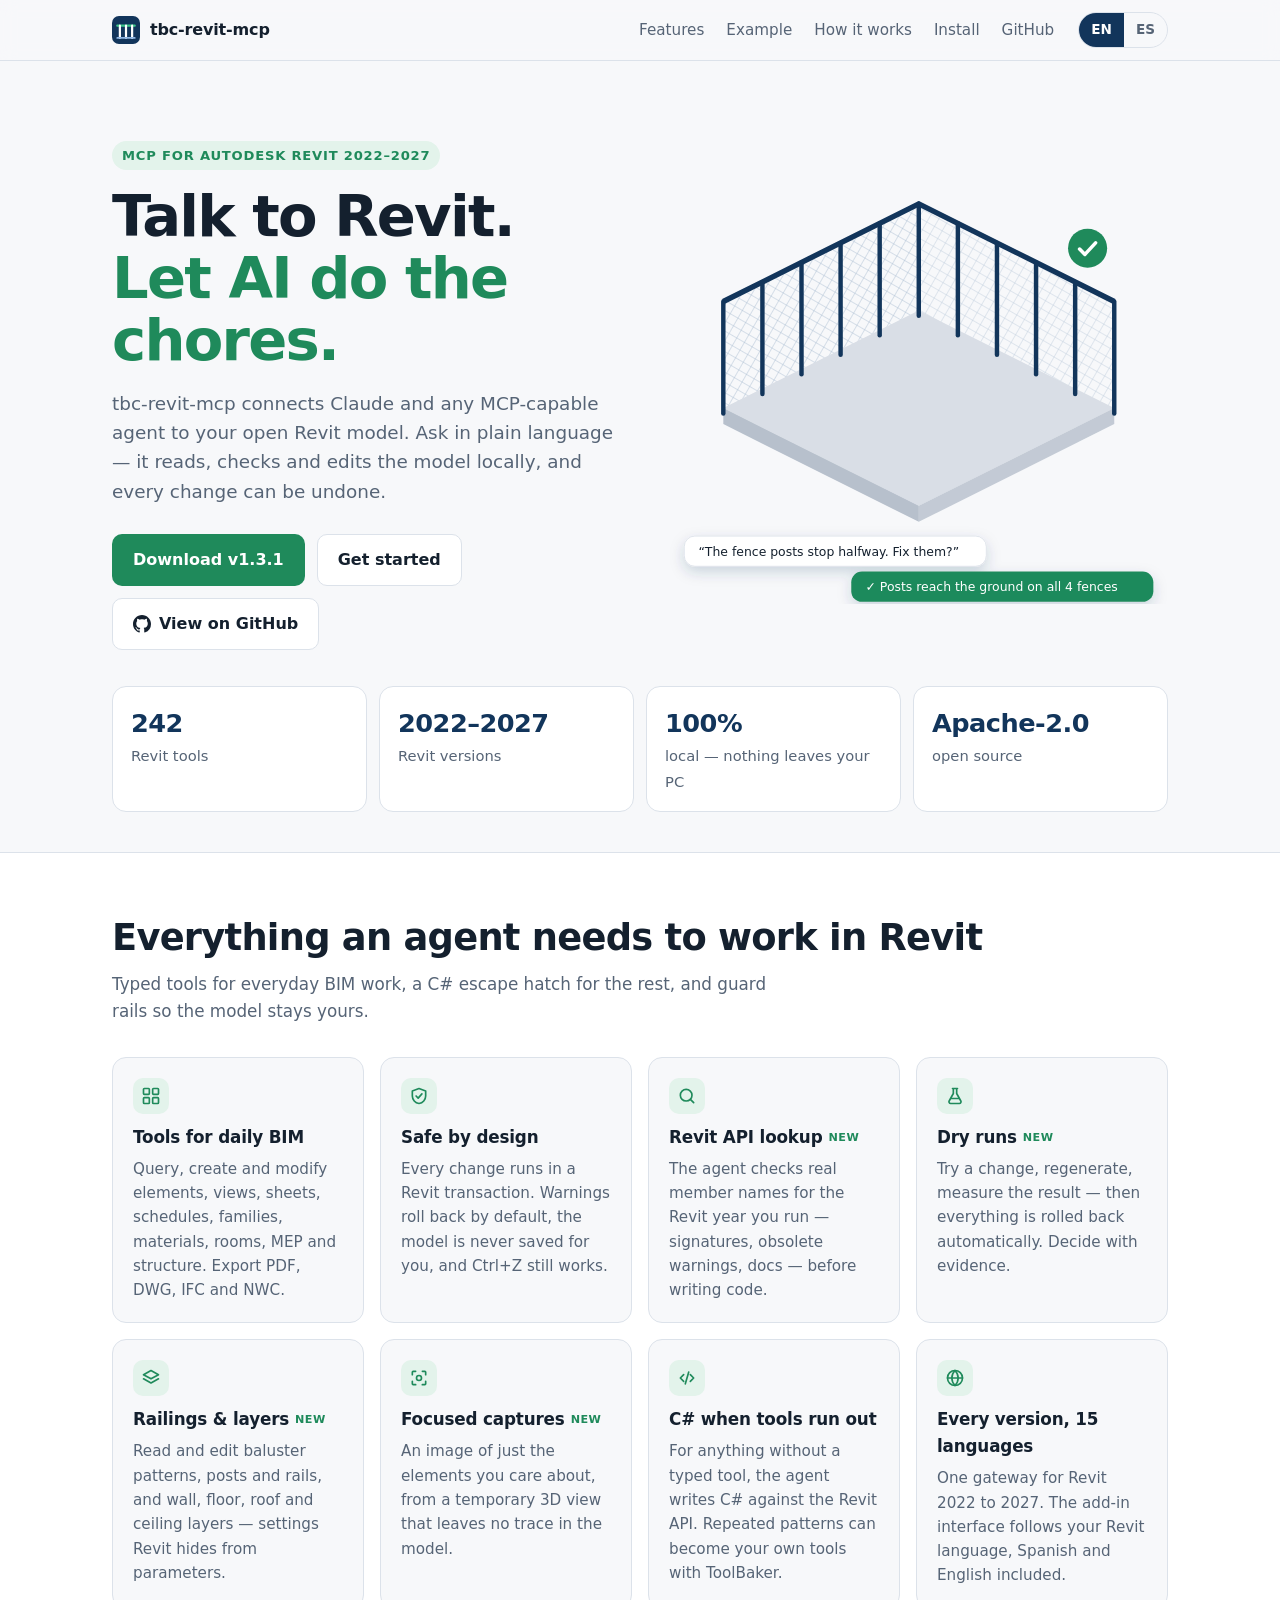
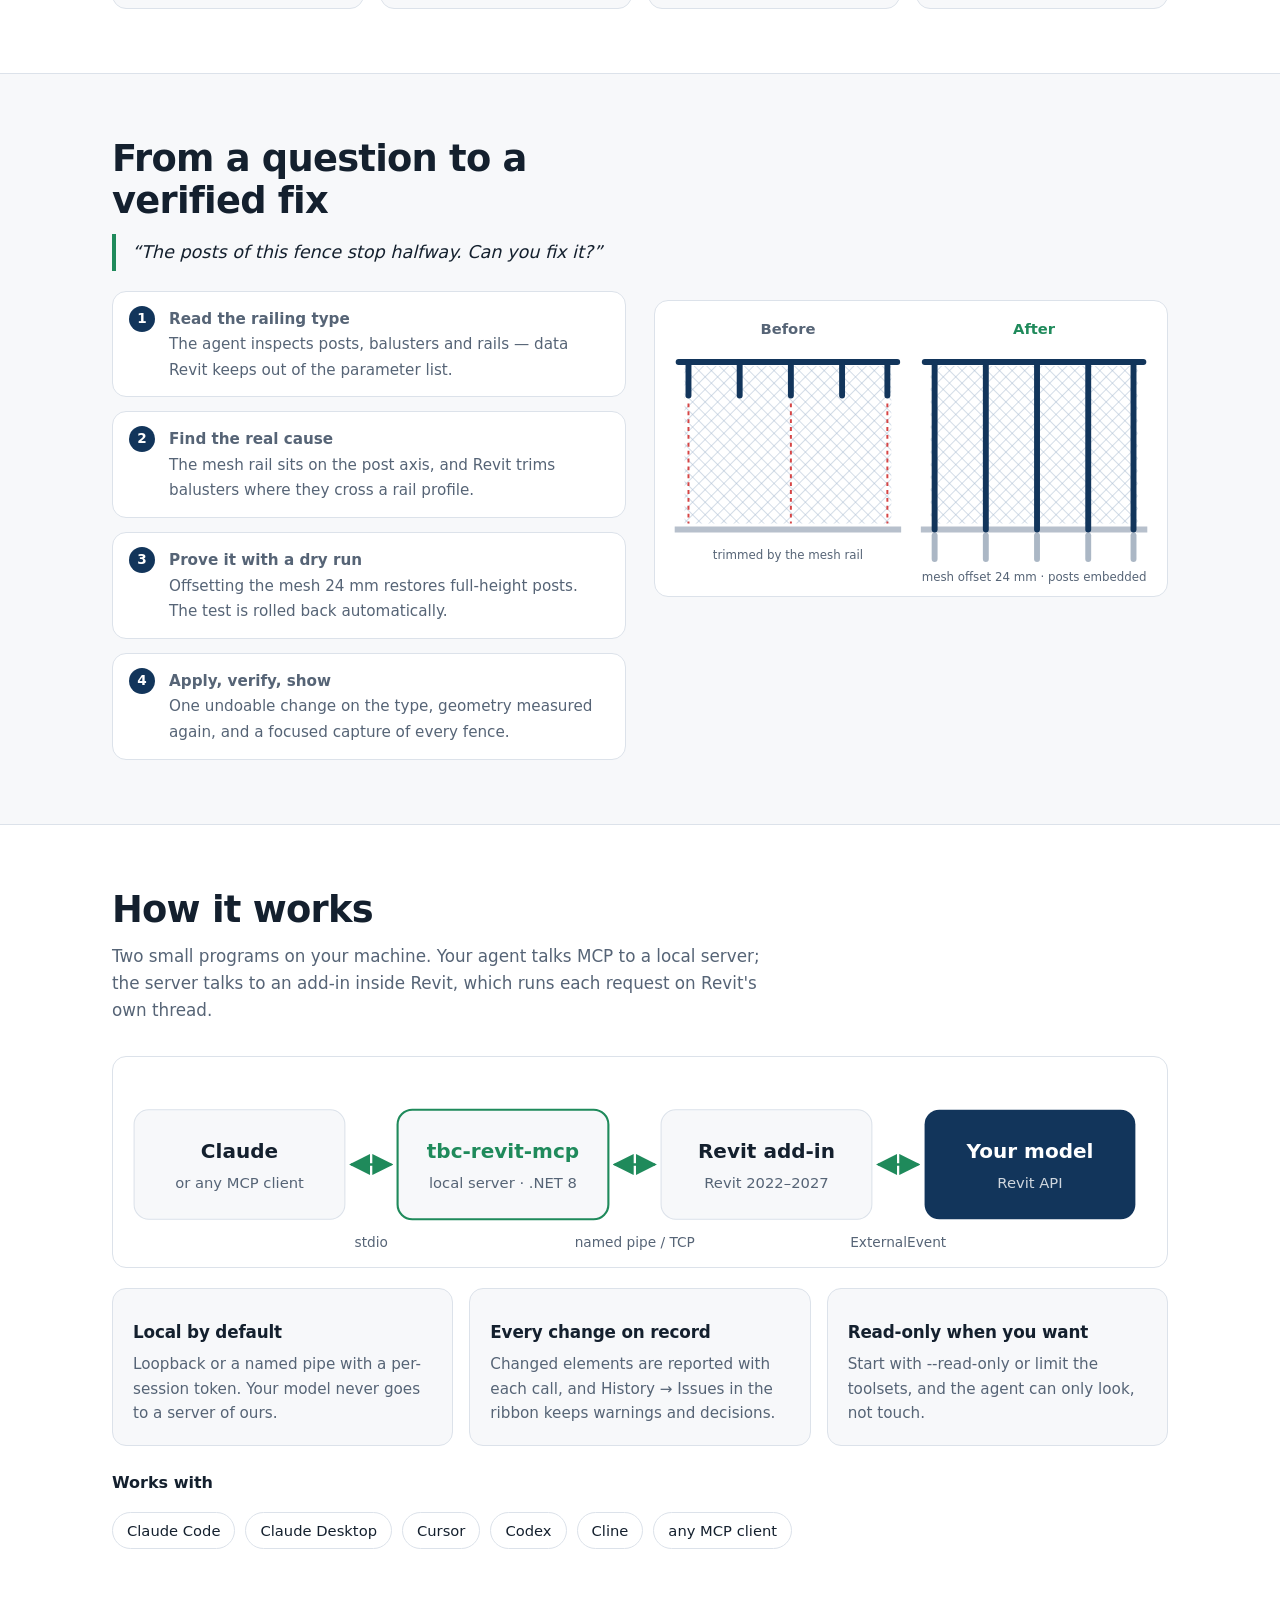
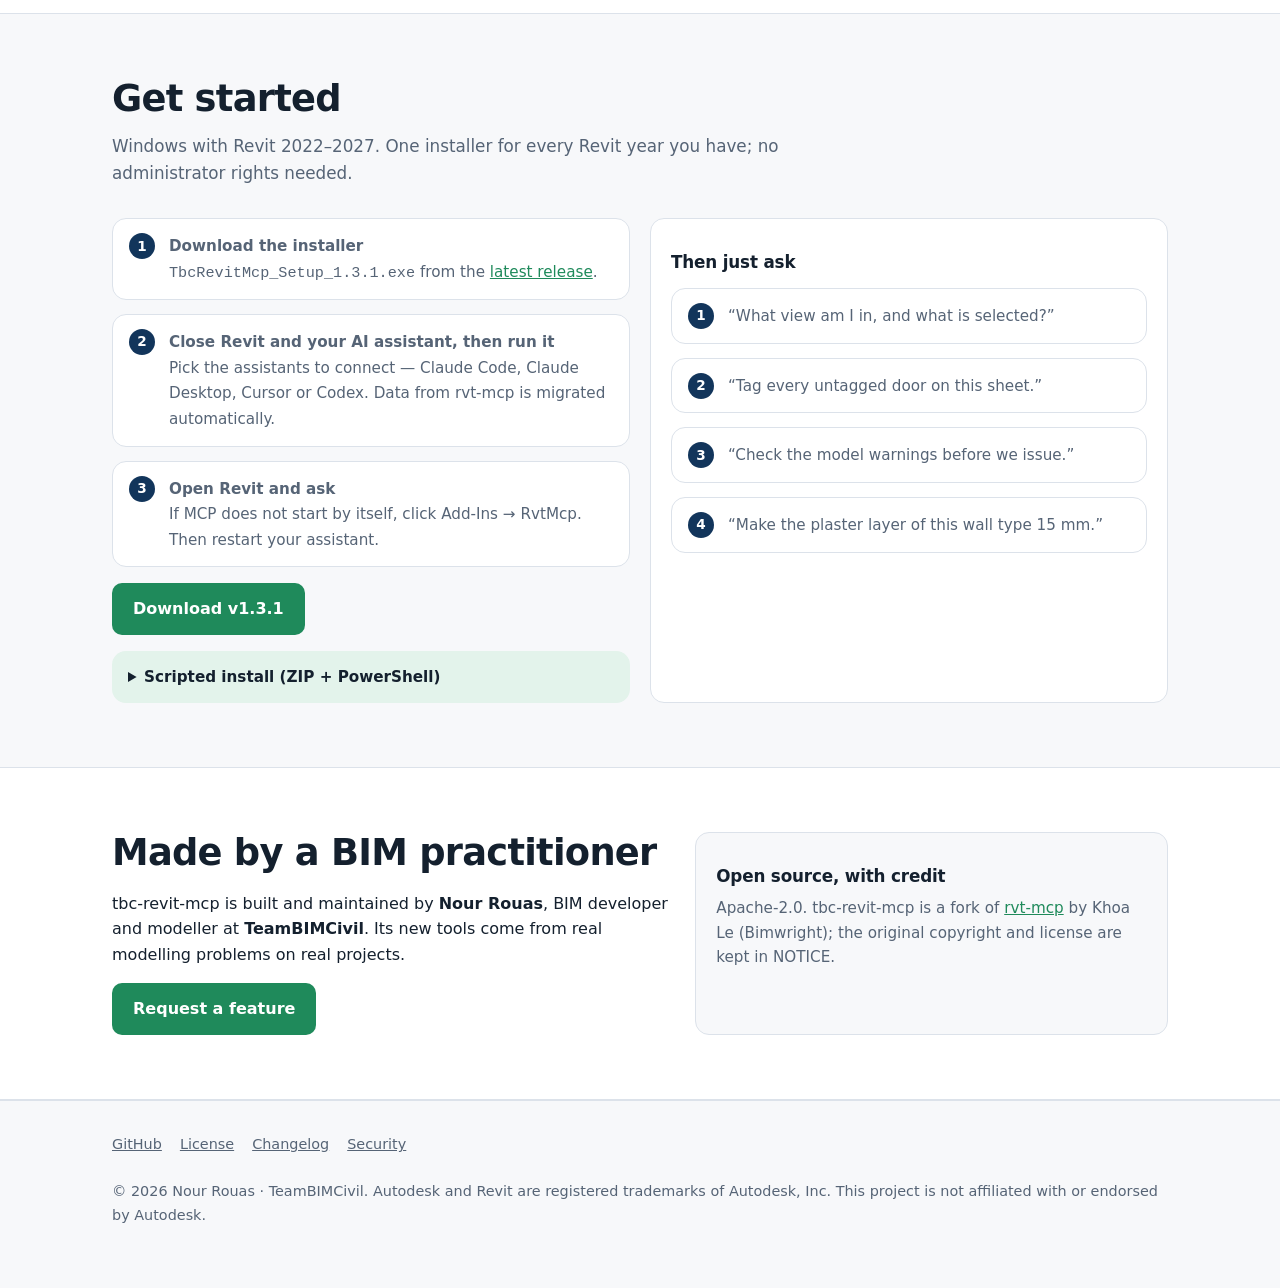
==== commit 6dc336ff: "chore(release): v1.3.1 Family authoring (revit_create_family, revit_list_family_templates) and the W" ====
--- a/site/index.html
+++ b/site/index.html
@@ -59,7 +59,7 @@
         <span lang="es">tbc-revit-mcp conecta Claude y cualquier agente compatible con MCP con tu modelo de Revit abierto. Pídeselo en lenguaje natural: lee, revisa y edita el modelo en local, y cada cambio se puede deshacer.</span>
       </p>
       <div class="ctas">
-        <a class="btn btn-primary" href="https://github.com/desarrolloteambimcivil/tbc_mcp_revit/releases/latest"><span lang="en">Download v1.3.0</span><span lang="es">Descargar v1.3.0</span></a>
+        <a class="btn btn-primary" href="https://github.com/desarrolloteambimcivil/tbc_mcp_revit/releases/latest"><span lang="en">Download v1.3.1</span><span lang="es">Descargar v1.3.1</span></a>
         <a class="btn btn-ghost" href="#install"><span lang="en">Get started</span><span lang="es">Empezar</span></a>
         <a class="btn btn-ghost" href="https://github.com/desarrolloteambimcivil/tbc_mcp_revit">
           <svg width="18" height="18" viewBox="0 0 16 16" aria-hidden="true" fill="currentColor"><path d="M8 0C3.58 0 0 3.58 0 8c0 3.54 2.29 6.53 5.47 7.59.4.07.55-.17.55-.38 0-.19-.01-.82-.01-1.49-2.01.37-2.53-.49-2.69-.94-.09-.23-.48-.94-.82-1.13-.28-.15-.68-.52-.01-.53.63-.01 1.08.58 1.23.82.72 1.21 1.87.87 2.33.66.07-.52.28-.87.51-1.07-1.78-.2-3.64-.89-3.64-3.95 0-.87.31-1.59.82-2.15-.08-.2-.36-1.02.08-2.12 0 0 .67-.21 2.2.82.64-.18 1.32-.27 2-.27.68 0 1.36.09 2 .27 1.53-1.04 2.2-.82 2.2-.82.44 1.1.16 1.92.08 2.12.51.56.82 1.27.82 2.15 0 3.07-1.87 3.75-3.65 3.95.29.25.54.73.54 1.48 0 1.07-.01 1.93-.01 2.2 0 .21.15.46.55.38A8.013 8.013 0 0016 8c0-4.42-3.58-8-8-8z"/></svg>
@@ -306,13 +306,13 @@
       <div>
         <ol class="steps">
           <li><b><span lang="en">Download the installer</span><span lang="es">Descarga el instalador</span></b>
-            <span lang="en"><code>TbcRevitMcp_Setup_1.3.0.exe</code> from the <a href="https://github.com/desarrolloteambimcivil/tbc_mcp_revit/releases/latest">latest release</a>.</span><span lang="es"><code>TbcRevitMcp_Setup_1.3.0.exe</code> desde la <a href="https://github.com/desarrolloteambimcivil/tbc_mcp_revit/releases/latest">última versión</a>.</span></li>
+            <span lang="en"><code>TbcRevitMcp_Setup_1.3.1.exe</code> from the <a href="https://github.com/desarrolloteambimcivil/tbc_mcp_revit/releases/latest">latest release</a>.</span><span lang="es"><code>TbcRevitMcp_Setup_1.3.1.exe</code> desde la <a href="https://github.com/desarrolloteambimcivil/tbc_mcp_revit/releases/latest">última versión</a>.</span></li>
           <li><b><span lang="en">Close Revit and your AI assistant, then run it</span><span lang="es">Cierra Revit y tu asistente de IA y ejecútalo</span></b>
             <span lang="en">Pick the assistants to connect — Claude Code, Claude Desktop, Cursor or Codex. Data from rvt-mcp is migrated automatically.</span><span lang="es">Elige los asistentes que quieres conectar: Claude Code, Claude Desktop, Cursor o Codex. Los datos de rvt-mcp se migran solos.</span></li>
           <li><b><span lang="en">Open Revit and ask</span><span lang="es">Abre Revit y pregunta</span></b>
             <span lang="en">If MCP does not start by itself, click Add-Ins → RvtMcp. Then restart your assistant.</span><span lang="es">Si MCP no arranca solo, pulsa Complementos → RvtMcp. Después reinicia tu asistente.</span></li>
         </ol>
-        <a class="btn btn-primary" style="margin-top:16px" href="https://github.com/desarrolloteambimcivil/tbc_mcp_revit/releases/latest"><span lang="en">Download v1.3.0</span><span lang="es">Descargar v1.3.0</span></a>
+        <a class="btn btn-primary" style="margin-top:16px" href="https://github.com/desarrolloteambimcivil/tbc_mcp_revit/releases/latest"><span lang="en">Download v1.3.1</span><span lang="es">Descargar v1.3.1</span></a>
         <details class="note" style="margin-top:16px">
           <summary><span lang="en">Scripted install (ZIP + PowerShell)</span><span lang="es">Instalación por script (ZIP + PowerShell)</span></summary>
           <div class="code" style="margin-top:10px">powershell -ExecutionPolicy Bypass -File .\install.ps1 -WhatIf -Client claude
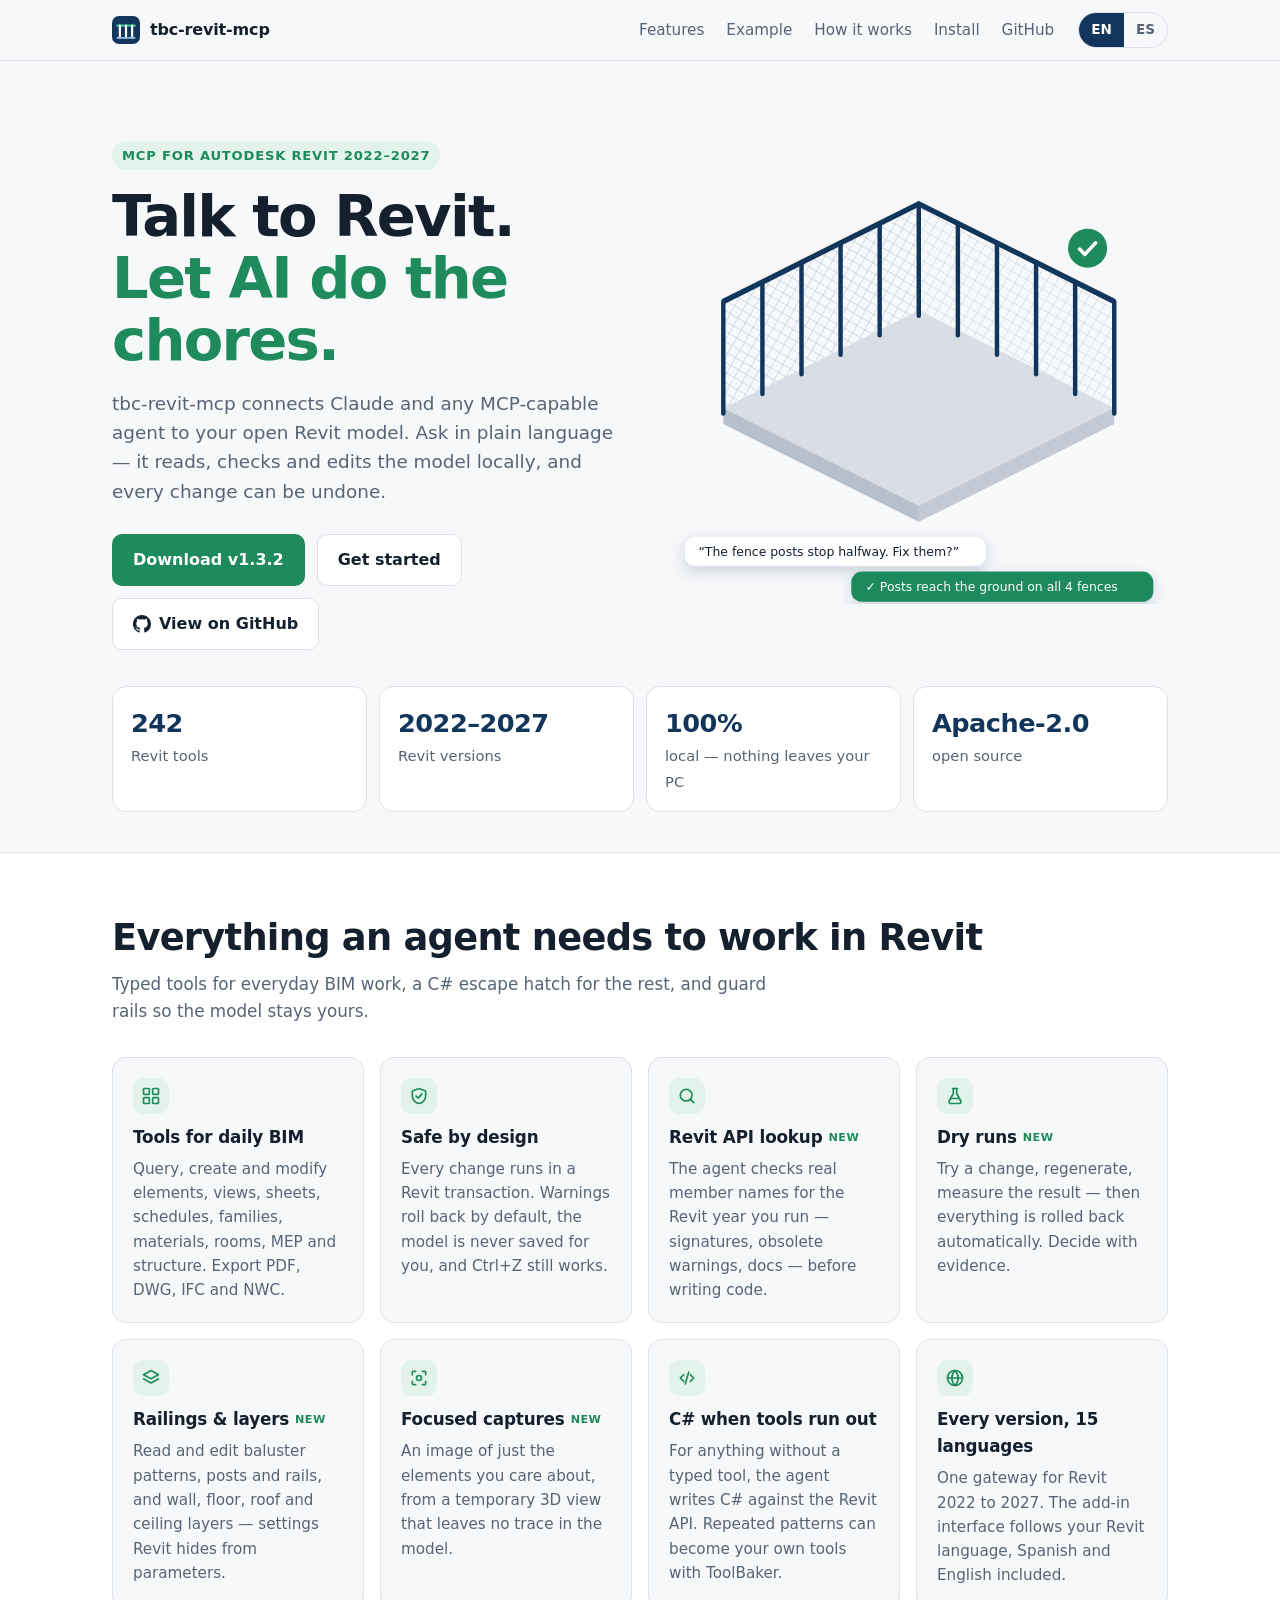
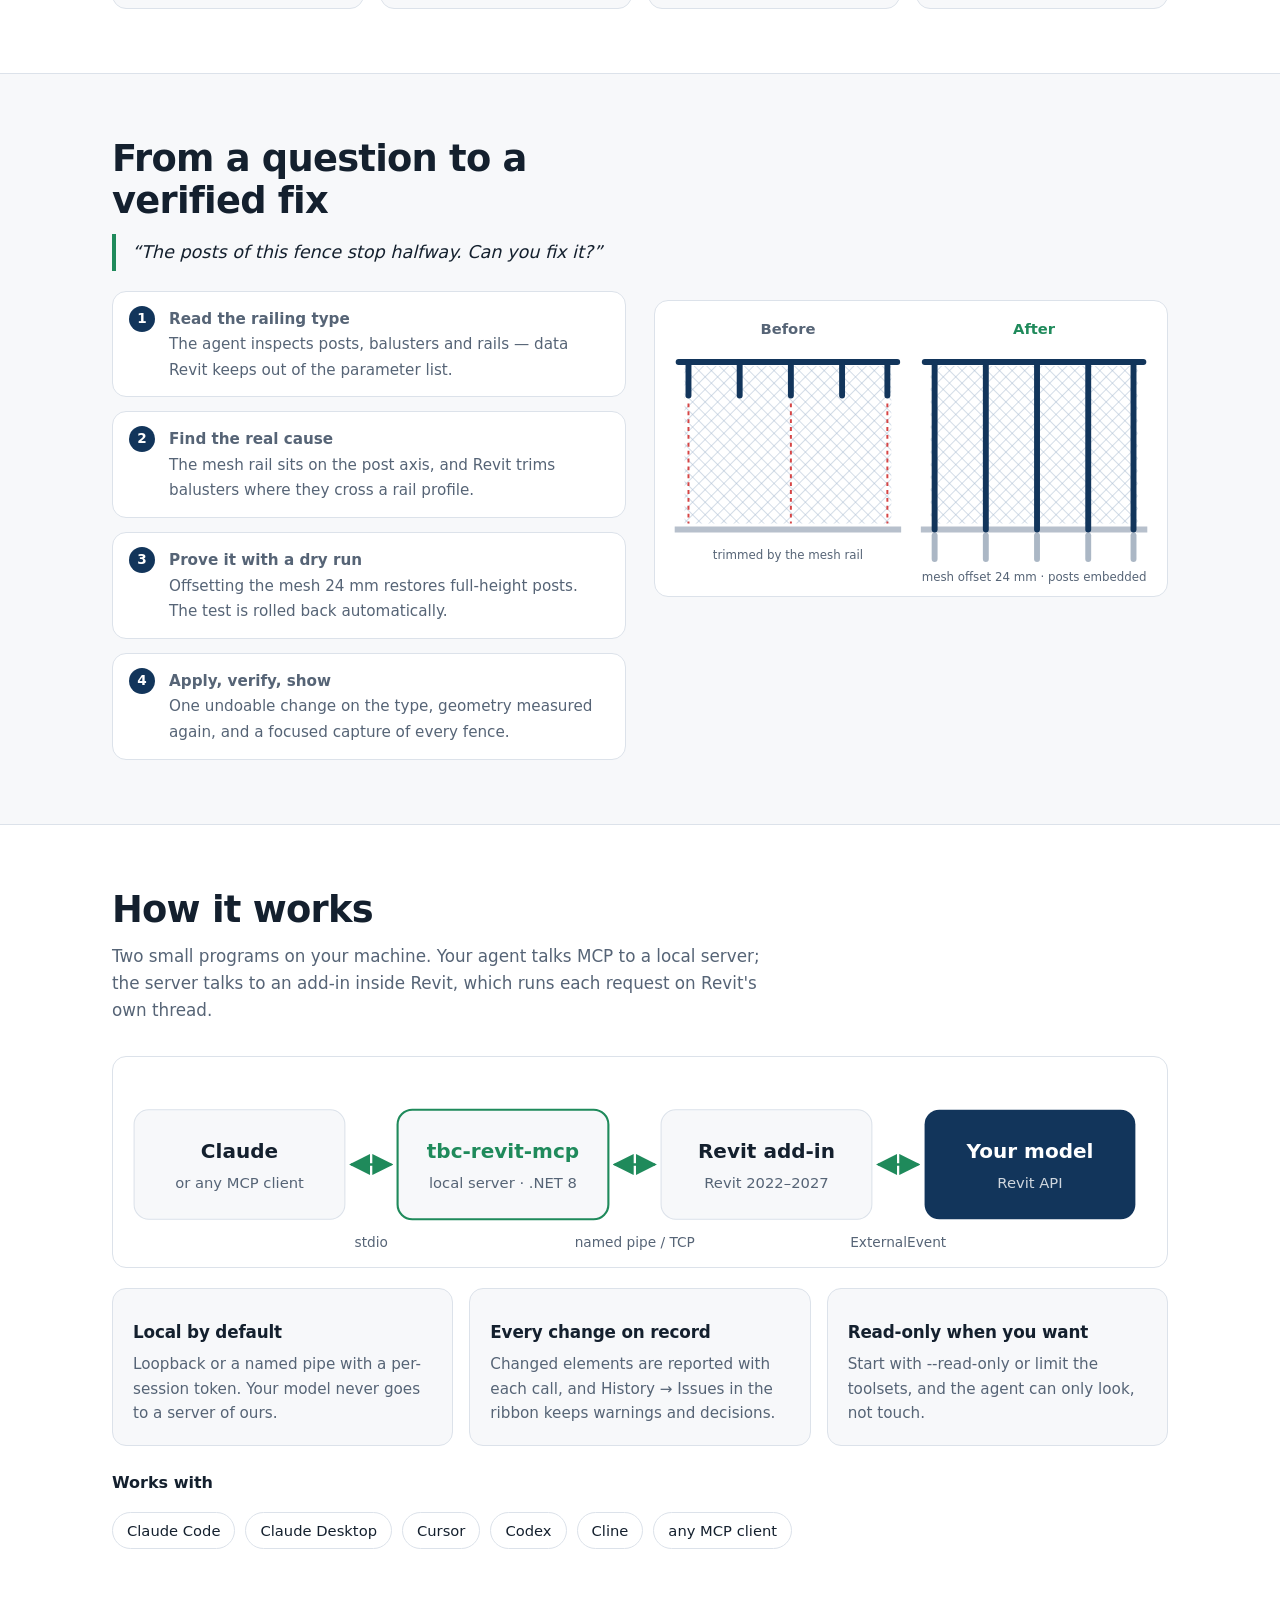
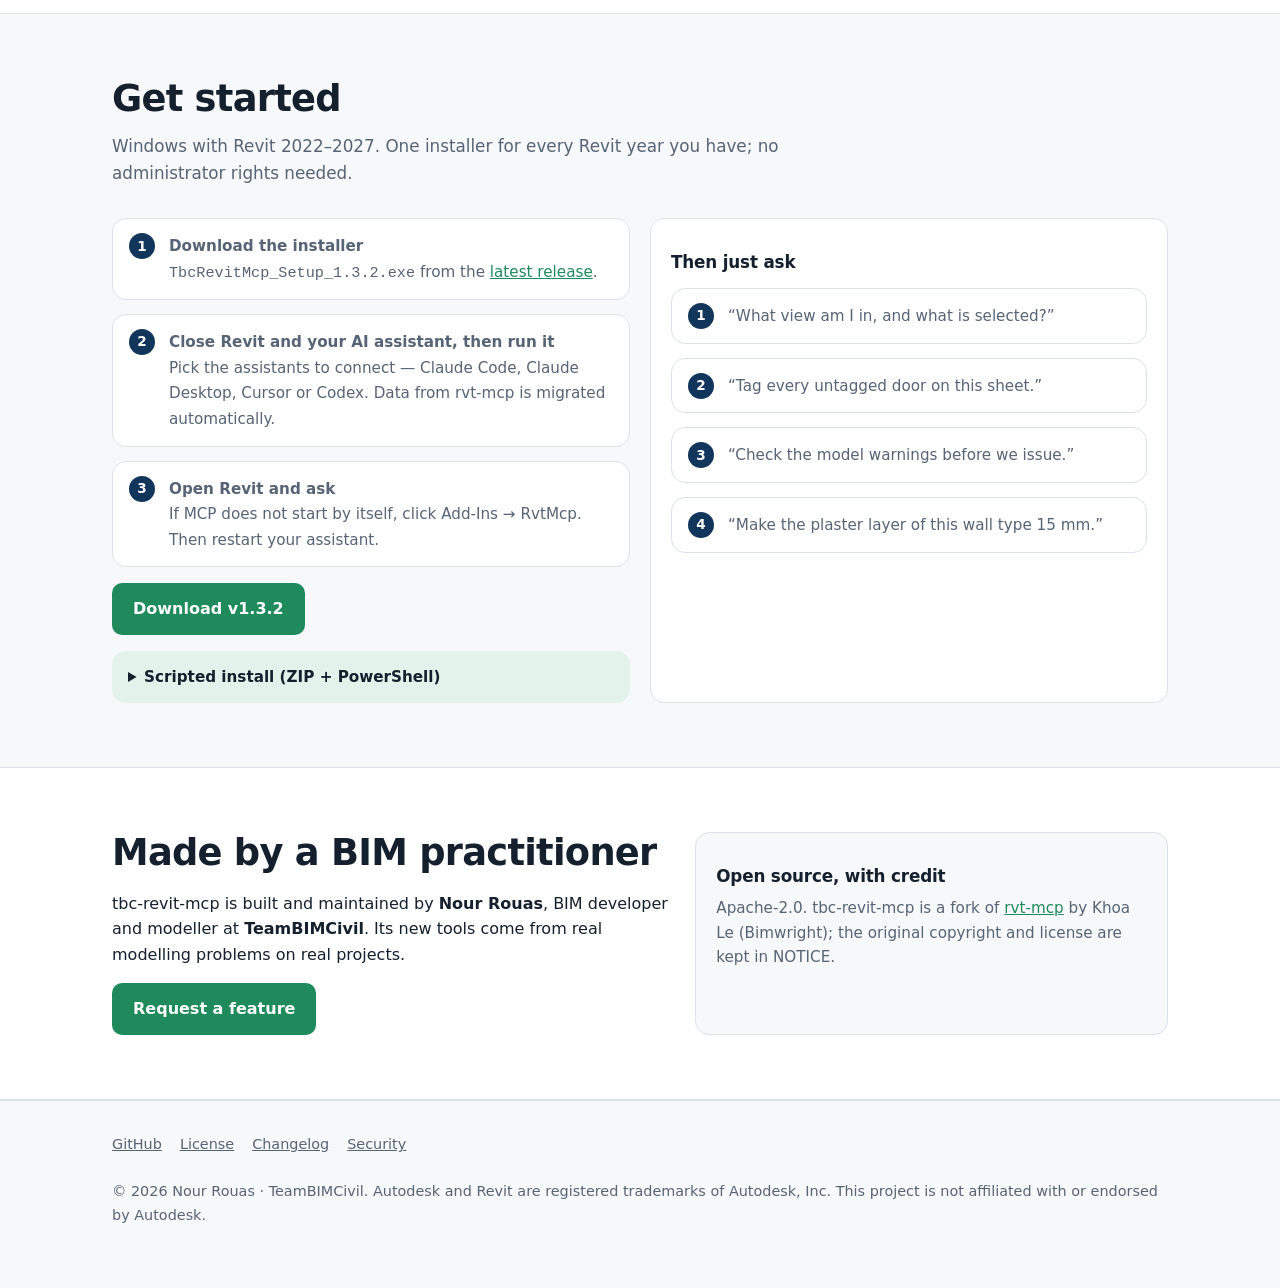
==== commit 9af06483: "chore(release): v1.3.2 Co-Authored-By: Claude Opus 5.5 <noreply@anthropic.com>" ====
--- a/site/index.html
+++ b/site/index.html
@@ -59,7 +59,7 @@
         <span lang="es">tbc-revit-mcp conecta Claude y cualquier agente compatible con MCP con tu modelo de Revit abierto. Pídeselo en lenguaje natural: lee, revisa y edita el modelo en local, y cada cambio se puede deshacer.</span>
       </p>
       <div class="ctas">
-        <a class="btn btn-primary" href="https://github.com/desarrolloteambimcivil/tbc_mcp_revit/releases/latest"><span lang="en">Download v1.3.1</span><span lang="es">Descargar v1.3.1</span></a>
+        <a class="btn btn-primary" href="https://github.com/desarrolloteambimcivil/tbc_mcp_revit/releases/latest"><span lang="en">Download v1.3.2</span><span lang="es">Descargar v1.3.2</span></a>
         <a class="btn btn-ghost" href="#install"><span lang="en">Get started</span><span lang="es">Empezar</span></a>
         <a class="btn btn-ghost" href="https://github.com/desarrolloteambimcivil/tbc_mcp_revit">
           <svg width="18" height="18" viewBox="0 0 16 16" aria-hidden="true" fill="currentColor"><path d="M8 0C3.58 0 0 3.58 0 8c0 3.54 2.29 6.53 5.47 7.59.4.07.55-.17.55-.38 0-.19-.01-.82-.01-1.49-2.01.37-2.53-.49-2.69-.94-.09-.23-.48-.94-.82-1.13-.28-.15-.68-.52-.01-.53.63-.01 1.08.58 1.23.82.72 1.21 1.87.87 2.33.66.07-.52.28-.87.51-1.07-1.78-.2-3.64-.89-3.64-3.95 0-.87.31-1.59.82-2.15-.08-.2-.36-1.02.08-2.12 0 0 .67-.21 2.2.82.64-.18 1.32-.27 2-.27.68 0 1.36.09 2 .27 1.53-1.04 2.2-.82 2.2-.82.44 1.1.16 1.92.08 2.12.51.56.82 1.27.82 2.15 0 3.07-1.87 3.75-3.65 3.95.29.25.54.73.54 1.48 0 1.07-.01 1.93-.01 2.2 0 .21.15.46.55.38A8.013 8.013 0 0016 8c0-4.42-3.58-8-8-8z"/></svg>
@@ -306,13 +306,13 @@
       <div>
         <ol class="steps">
           <li><b><span lang="en">Download the installer</span><span lang="es">Descarga el instalador</span></b>
-            <span lang="en"><code>TbcRevitMcp_Setup_1.3.1.exe</code> from the <a href="https://github.com/desarrolloteambimcivil/tbc_mcp_revit/releases/latest">latest release</a>.</span><span lang="es"><code>TbcRevitMcp_Setup_1.3.1.exe</code> desde la <a href="https://github.com/desarrolloteambimcivil/tbc_mcp_revit/releases/latest">última versión</a>.</span></li>
+            <span lang="en"><code>TbcRevitMcp_Setup_1.3.2.exe</code> from the <a href="https://github.com/desarrolloteambimcivil/tbc_mcp_revit/releases/latest">latest release</a>.</span><span lang="es"><code>TbcRevitMcp_Setup_1.3.2.exe</code> desde la <a href="https://github.com/desarrolloteambimcivil/tbc_mcp_revit/releases/latest">última versión</a>.</span></li>
           <li><b><span lang="en">Close Revit and your AI assistant, then run it</span><span lang="es">Cierra Revit y tu asistente de IA y ejecútalo</span></b>
             <span lang="en">Pick the assistants to connect — Claude Code, Claude Desktop, Cursor or Codex. Data from rvt-mcp is migrated automatically.</span><span lang="es">Elige los asistentes que quieres conectar: Claude Code, Claude Desktop, Cursor o Codex. Los datos de rvt-mcp se migran solos.</span></li>
           <li><b><span lang="en">Open Revit and ask</span><span lang="es">Abre Revit y pregunta</span></b>
             <span lang="en">If MCP does not start by itself, click Add-Ins → RvtMcp. Then restart your assistant.</span><span lang="es">Si MCP no arranca solo, pulsa Complementos → RvtMcp. Después reinicia tu asistente.</span></li>
         </ol>
-        <a class="btn btn-primary" style="margin-top:16px" href="https://github.com/desarrolloteambimcivil/tbc_mcp_revit/releases/latest"><span lang="en">Download v1.3.1</span><span lang="es">Descargar v1.3.1</span></a>
+        <a class="btn btn-primary" style="margin-top:16px" href="https://github.com/desarrolloteambimcivil/tbc_mcp_revit/releases/latest"><span lang="en">Download v1.3.2</span><span lang="es">Descargar v1.3.2</span></a>
         <details class="note" style="margin-top:16px">
           <summary><span lang="en">Scripted install (ZIP + PowerShell)</span><span lang="es">Instalación por script (ZIP + PowerShell)</span></summary>
           <div class="code" style="margin-top:10px">powershell -ExecutionPolicy Bypass -File .\install.ps1 -WhatIf -Client claude
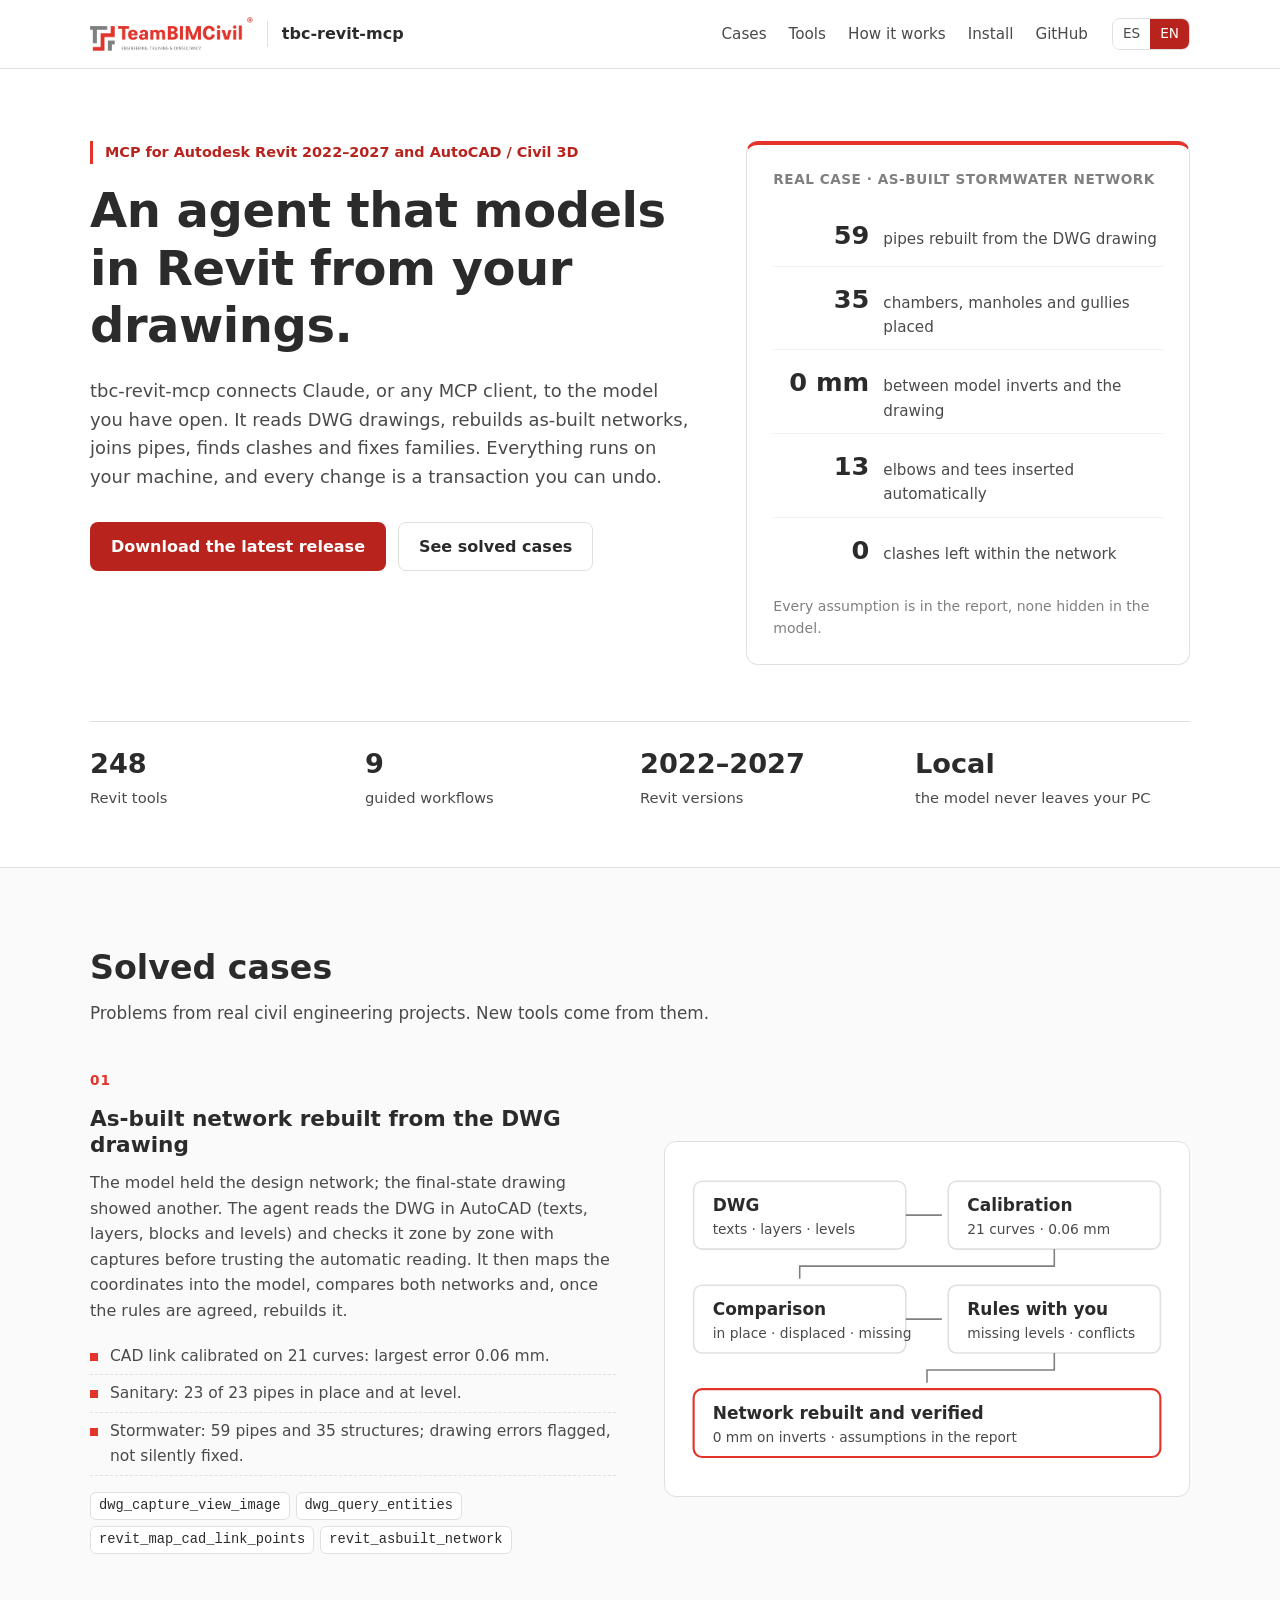
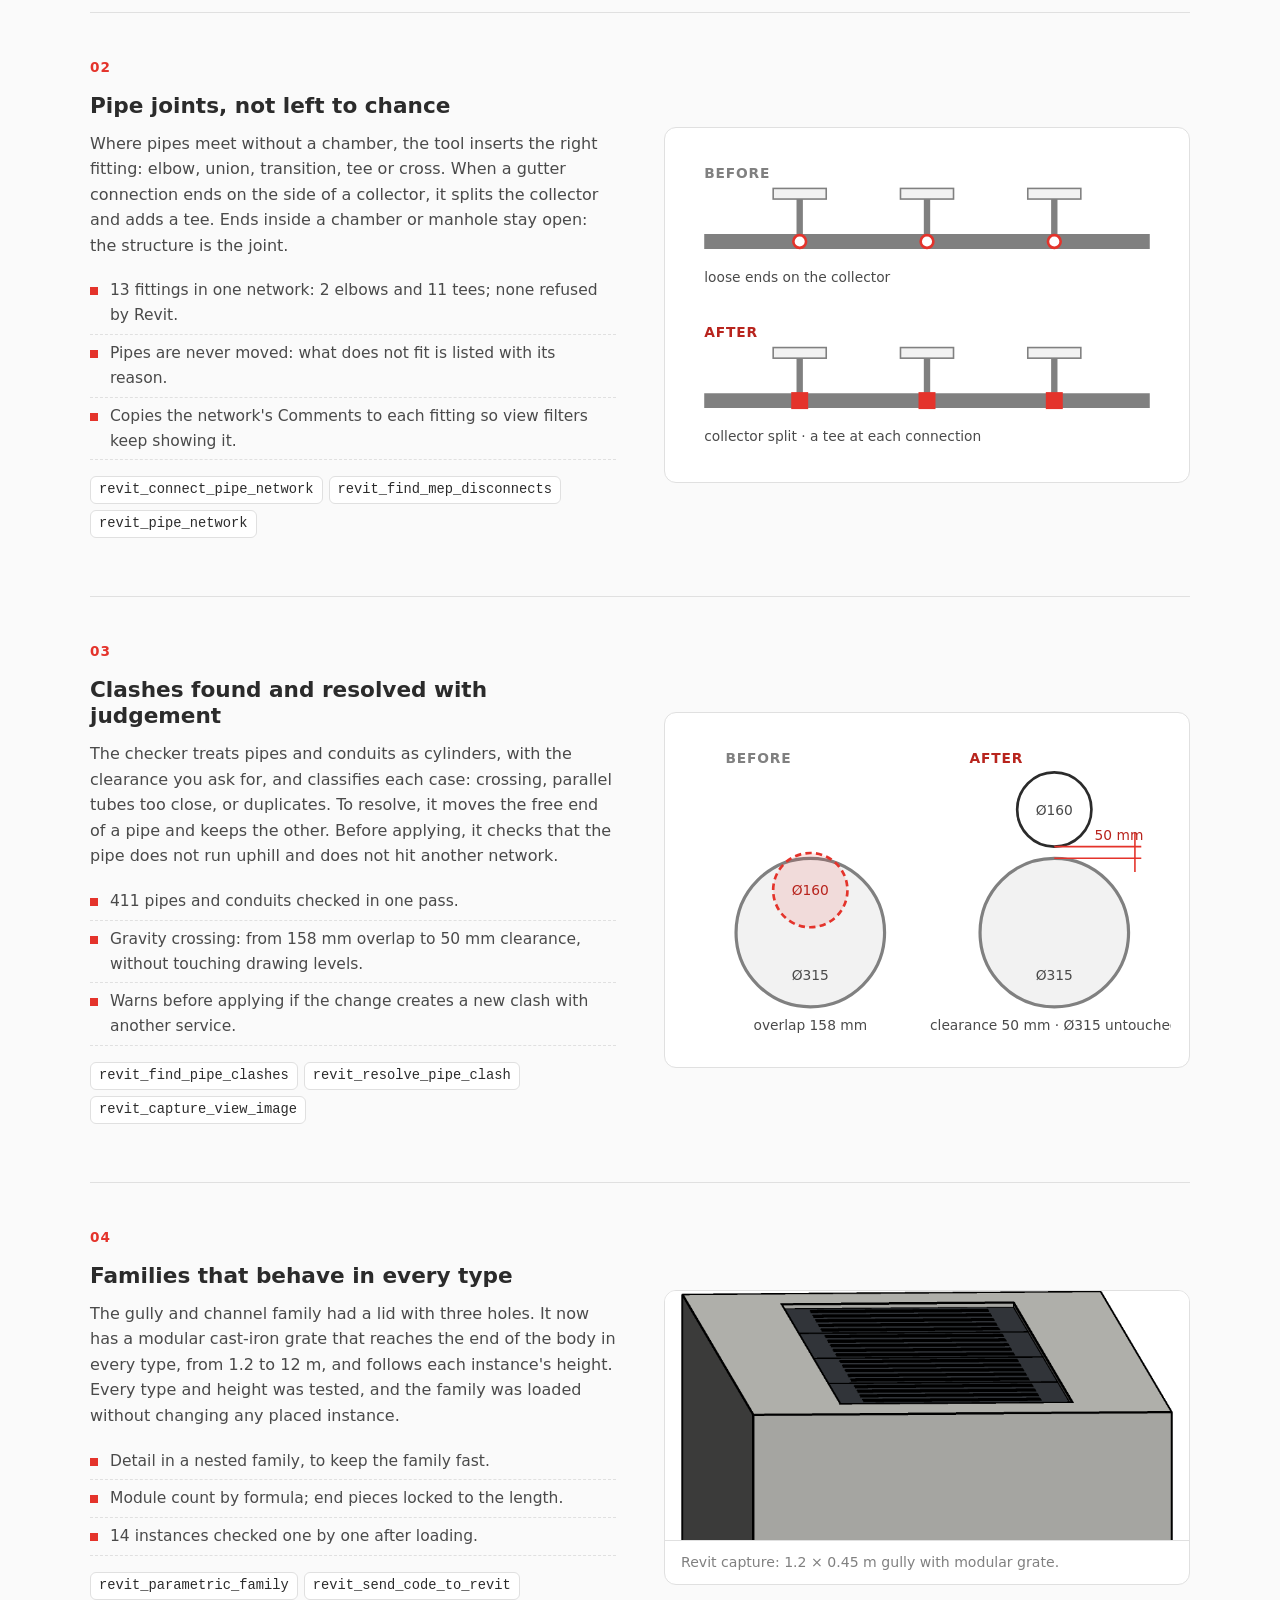
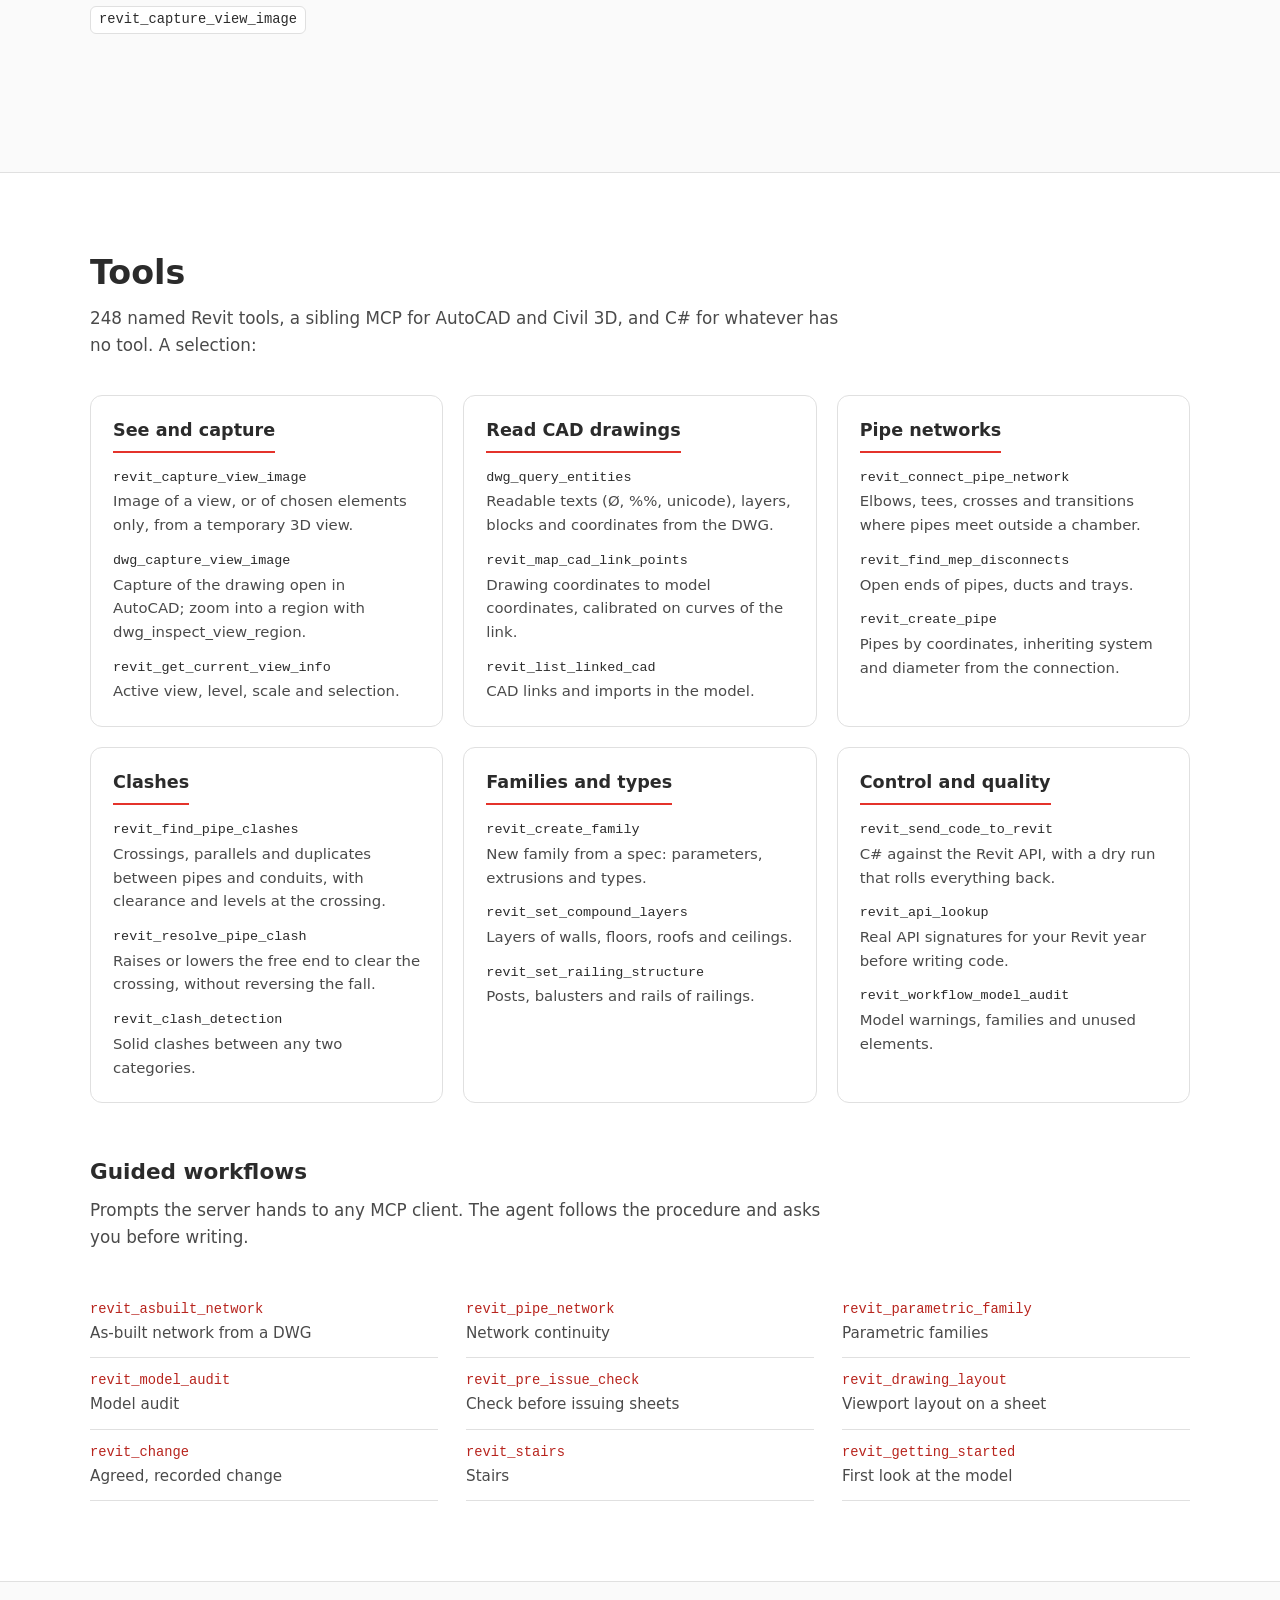
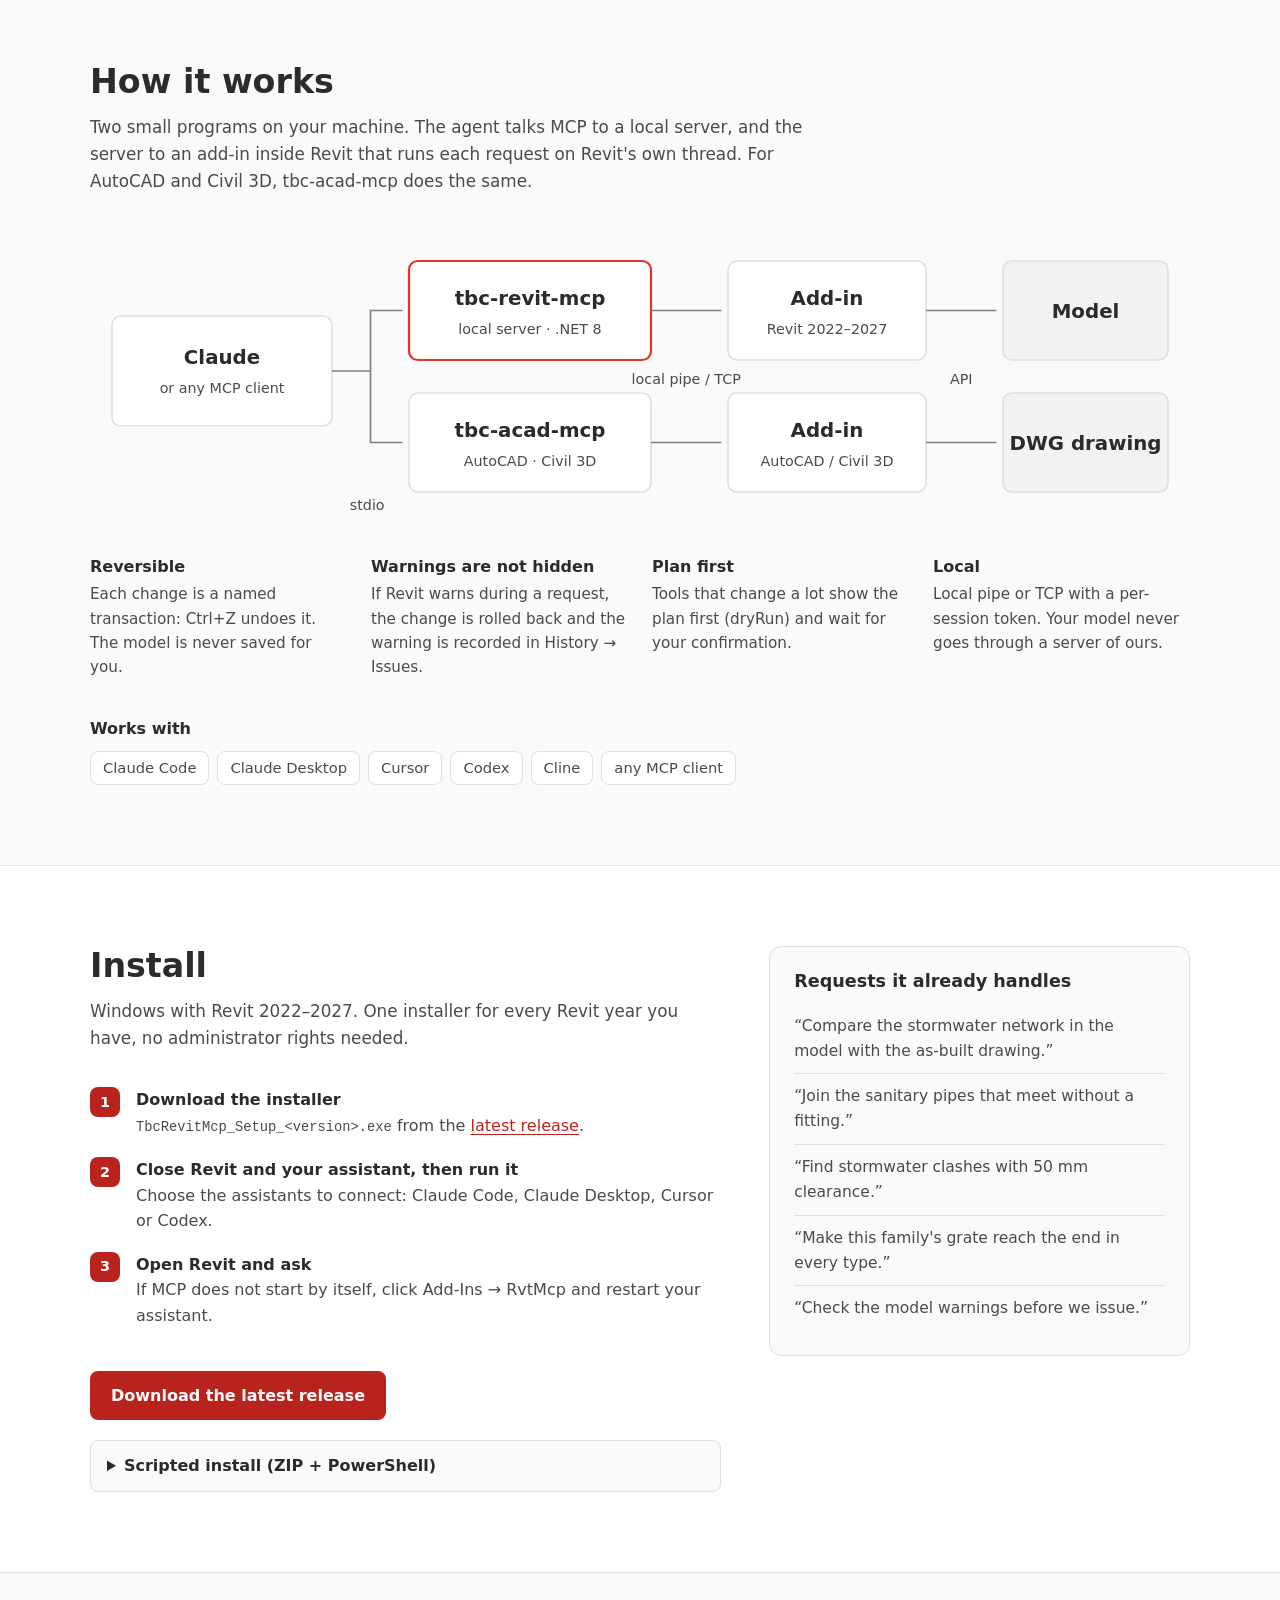
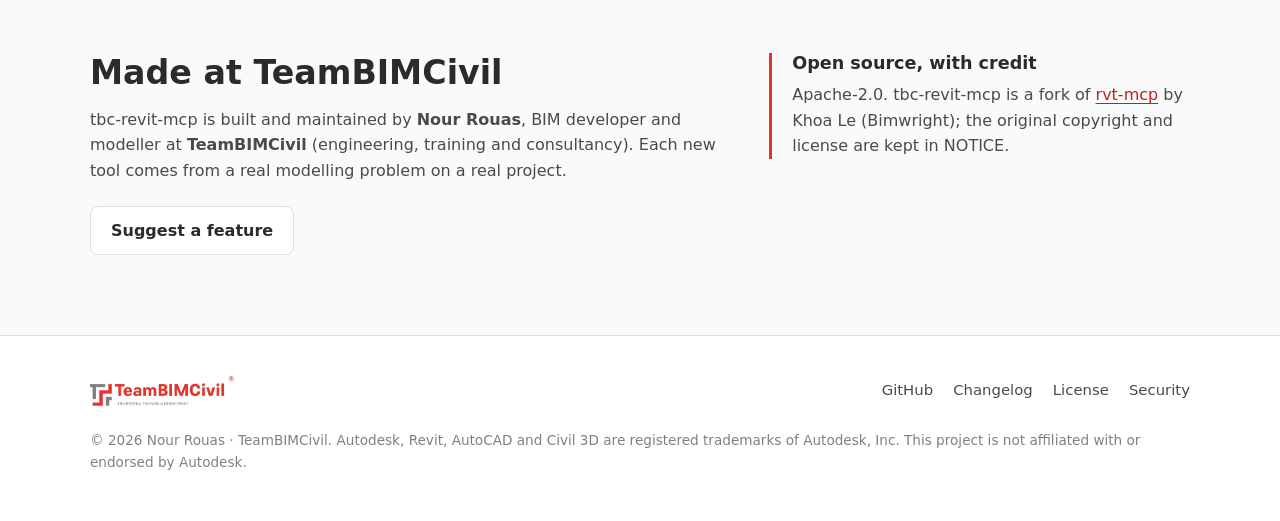
==== commit c5d18734: "feat(site): TeamBIMCivil branding, solved cases and tool catalogue The site and the installer now fo" ====
--- a/site/index.html
+++ b/site/index.html
@@ -1,22 +1,22 @@
 <!doctype html>
-<html lang="en" data-lang="en">
+<html lang="es" data-lang="es">
 <head>
   <meta charset="utf-8">
   <meta name="viewport" content="width=device-width, initial-scale=1">
-  <title>tbc-revit-mcp — AI agents for Autodesk Revit</title>
-  <meta name="description" content="tbc-revit-mcp lets Claude and other MCP agents read, check and edit Autodesk Revit 2022–2027 models locally, with every change undoable. By Nour Rouas, TeamBIMCivil.">
-  <meta property="og:title" content="tbc-revit-mcp — AI agents for Autodesk Revit">
-  <meta property="og:description" content="242 Revit tools for Claude and any MCP client. Local, safe, open source. Revit 2022–2027.">
+  <title>tbc-revit-mcp · TeamBIMCivil</title>
+  <meta name="description" content="tbc-revit-mcp conecta Claude y otros agentes MCP con Revit 2022–2027 y AutoCAD/Civil 3D: lee planos DWG, rehace redes as-built, detecta colisiones y une tuberías. Local y reversible. TeamBIMCivil.">
+  <meta property="og:title" content="tbc-revit-mcp · TeamBIMCivil">
+  <meta property="og:description" content="Agentes que modelan en Revit con datos de tus planos: redes as-built, uniones, colisiones y familias, con cada cambio verificado y reversible.">
   <meta property="og:type" content="website">
-  <meta name="theme-color" content="#12355b">
-  <link rel="icon" href="favicon.svg" type="image/svg+xml">
+  <meta name="theme-color" content="#ffffff">
+  <link rel="icon" href="assets/teambimcivil_icono.png" type="image/png">
   <link rel="stylesheet" href="styles.css">
   <script>
     // Choose the language before first paint: saved choice, else the browser language.
     (function () {
       var lang = null;
       try { lang = localStorage.getItem('tbc-lang'); } catch (e) {}
-      if (lang !== 'es' && lang !== 'en') lang = (navigator.language || 'en').toLowerCase().indexOf('es') === 0 ? 'es' : 'en';
+      if (lang !== 'es' && lang !== 'en') lang = (navigator.language || 'es').toLowerCase().indexOf('en') === 0 ? 'en' : 'es';
       document.documentElement.setAttribute('data-lang', lang);
       document.documentElement.setAttribute('lang', lang);
     })();
@@ -25,21 +25,21 @@
 <body>
 
 <header class="site-header">
-  <div class="wrap">
-    <a class="brand" href="#top" aria-label="tbc-revit-mcp">
-      <svg viewBox="0 0 32 32" aria-hidden="true"><rect width="32" height="32" rx="8" fill="#12355b"/><path d="M6 11h20" stroke="#3cc489" stroke-width="2.5" stroke-linecap="round"/><path d="M9 11v14M16 11v14M23 11v14" stroke="#fff" stroke-width="2.5" stroke-linecap="round"/><path d="M6 25h20" stroke="#8fb6e3" stroke-width="2" stroke-linecap="round"/></svg>
-      tbc-revit-mcp
+  <div class="wrap header-row">
+    <a class="brand" href="#top">
+      <img src="assets/teambimcivil_logo_h.png" alt="TeamBIMCivil" width="862" height="180">
+      <span class="product">tbc-revit-mcp</span>
     </a>
-    <nav class="nav" aria-label="Main">
-      <a href="#features"><span lang="en">Features</span><span lang="es">Funciones</span></a>
-      <a href="#story"><span lang="en">Example</span><span lang="es">Ejemplo</span></a>
-      <a href="#how"><span lang="en">How it works</span><span lang="es">Cómo funciona</span></a>
-      <a href="#install"><span lang="en">Install</span><span lang="es">Instalar</span></a>
+    <nav class="nav" aria-label="Principal">
+      <a href="#casos"><span lang="es">Casos</span><span lang="en">Cases</span></a>
+      <a href="#herramientas"><span lang="es">Herramientas</span><span lang="en">Tools</span></a>
+      <a href="#funcionamiento"><span lang="es">Cómo funciona</span><span lang="en">How it works</span></a>
+      <a href="#instalar"><span lang="es">Instalar</span><span lang="en">Install</span></a>
       <a href="https://github.com/desarrolloteambimcivil/tbc_mcp_revit">GitHub</a>
     </nav>
-    <div class="lang-toggle" role="group" aria-label="Language / Idioma">
-      <button type="button" data-set-lang="en" aria-pressed="true">EN</button>
-      <button type="button" data-set-lang="es" aria-pressed="false">ES</button>
+    <div class="lang-toggle" role="group" aria-label="Idioma / Language">
+      <button type="button" data-set-lang="es" aria-pressed="true">ES</button>
+      <button type="button" data-set-lang="en" aria-pressed="false">EN</button>
     </div>
   </div>
 </header>
@@ -49,305 +49,332 @@
 <section class="hero">
   <div class="wrap hero-grid">
     <div>
-      <span class="eyebrow"><span lang="en">MCP for Autodesk Revit 2022–2027</span><span lang="es">MCP para Autodesk Revit 2022–2027</span></span>
+      <p class="kicker"><span lang="es">MCP para Autodesk Revit 2022–2027 y AutoCAD / Civil 3D</span><span lang="en">MCP for Autodesk Revit 2022–2027 and AutoCAD / Civil 3D</span></p>
       <h1>
-        <span lang="en">Talk to Revit.<br><span class="hl">Let AI do the chores.</span></span>
-        <span lang="es">Habla con Revit.<br><span class="hl">Deja que la IA haga el trabajo pesado.</span></span>
+        <span lang="es">Un agente que modela en Revit con los datos de tus planos.</span>
+        <span lang="en">An agent that models in Revit from your drawings.</span>
       </h1>
       <p class="lead">
-        <span lang="en">tbc-revit-mcp connects Claude and any MCP-capable agent to your open Revit model. Ask in plain language — it reads, checks and edits the model locally, and every change can be undone.</span>
-        <span lang="es">tbc-revit-mcp conecta Claude y cualquier agente compatible con MCP con tu modelo de Revit abierto. Pídeselo en lenguaje natural: lee, revisa y edita el modelo en local, y cada cambio se puede deshacer.</span>
+        <span lang="es">tbc-revit-mcp conecta Claude, o cualquier cliente MCP, con el modelo que tienes abierto. Lee planos DWG, rehace redes as-built, une tuberías, detecta colisiones y corrige familias. Todo en tu equipo, y cada cambio en una transacción que puedes deshacer.</span>
+        <span lang="en">tbc-revit-mcp connects Claude, or any MCP client, to the model you have open. It reads DWG drawings, rebuilds as-built networks, joins pipes, finds clashes and fixes families. Everything runs on your machine, and every change is a transaction you can undo.</span>
       </p>
       <div class="ctas">
-        <a class="btn btn-primary" href="https://github.com/desarrolloteambimcivil/tbc_mcp_revit/releases/latest"><span lang="en">Download v1.3.2</span><span lang="es">Descargar v1.3.2</span></a>
-        <a class="btn btn-ghost" href="#install"><span lang="en">Get started</span><span lang="es">Empezar</span></a>
-        <a class="btn btn-ghost" href="https://github.com/desarrolloteambimcivil/tbc_mcp_revit">
-          <svg width="18" height="18" viewBox="0 0 16 16" aria-hidden="true" fill="currentColor"><path d="M8 0C3.58 0 0 3.58 0 8c0 3.54 2.29 6.53 5.47 7.59.4.07.55-.17.55-.38 0-.19-.01-.82-.01-1.49-2.01.37-2.53-.49-2.69-.94-.09-.23-.48-.94-.82-1.13-.28-.15-.68-.52-.01-.53.63-.01 1.08.58 1.23.82.72 1.21 1.87.87 2.33.66.07-.52.28-.87.51-1.07-1.78-.2-3.64-.89-3.64-3.95 0-.87.31-1.59.82-2.15-.08-.2-.36-1.02.08-2.12 0 0 .67-.21 2.2.82.64-.18 1.32-.27 2-.27.68 0 1.36.09 2 .27 1.53-1.04 2.2-.82 2.2-.82.44 1.1.16 1.92.08 2.12.51.56.82 1.27.82 2.15 0 3.07-1.87 3.75-3.65 3.95.29.25.54.73.54 1.48 0 1.07-.01 1.93-.01 2.2 0 .21.15.46.55.38A8.013 8.013 0 0016 8c0-4.42-3.58-8-8-8z"/></svg>
-          <span lang="en">View on GitHub</span><span lang="es">Ver en GitHub</span>
-        </a>
+        <a class="btn btn-primary" href="https://github.com/desarrolloteambimcivil/tbc_mcp_revit/releases/latest"><span lang="es">Descargar la última versión</span><span lang="en">Download the latest release</span></a>
+        <a class="btn btn-secondary" href="#casos"><span lang="es">Ver casos resueltos</span><span lang="en">See solved cases</span></a>
       </div>
     </div>
 
-    <svg class="hero-art" viewBox="0 0 560 470" role="img" aria-labelledby="hero-art-title">
-      <title id="hero-art-title">Illustration: an AI agent fixing the posts of a fence modelled in Revit</title>
-      <defs>
-        <pattern id="mesh" width="10" height="10" patternUnits="userSpaceOnUse" patternTransform="rotate(30)">
-          <path d="M0 0H10M0 0V10" stroke="var(--mesh)" stroke-width="1"/>
-        </pattern>
-        <filter id="lift" x="-10%" y="-30%" width="120%" height="160%">
-          <feDropShadow dx="0" dy="6" stdDeviation="8" flood-color="#12355b" flood-opacity="0.18"/>
-        </filter>
-      </defs>
-      <!-- slab -->
-      <polygon points="60,250 280,140 500,250 280,360" fill="var(--slab-top)"/>
-      <polygon points="60,250 280,360 280,378 60,268" fill="var(--slab-side)"/>
-      <polygon points="280,360 500,250 500,268 280,378" fill="var(--slab-side)" opacity="0.8"/>
-      <!-- mesh panels -->
-      <polygon points="60,250 280,140 280,20 60,130" fill="url(#mesh)" opacity="0.55"/>
-      <polygon points="280,140 500,250 500,130 280,20" fill="url(#mesh)" opacity="0.4"/>
-      <!-- posts, full height down to the slab -->
-      <g stroke="var(--post)" stroke-width="5" stroke-linecap="round">
-        <line x1="60" y1="256" x2="60" y2="130"/><line x1="104" y1="234" x2="104" y2="108"/>
-        <line x1="148" y1="212" x2="148" y2="86"/><line x1="192" y1="190" x2="192" y2="64"/>
-        <line x1="236" y1="168" x2="236" y2="42"/><line x1="280" y1="146" x2="280" y2="20"/>
-        <line x1="324" y1="168" x2="324" y2="42"/><line x1="368" y1="190" x2="368" y2="64"/>
-        <line x1="412" y1="212" x2="412" y2="86"/><line x1="456" y1="234" x2="456" y2="108"/>
-        <line x1="500" y1="256" x2="500" y2="130"/>
-      </g>
-      <polyline points="60,130 280,20 500,130" fill="none" stroke="var(--post)" stroke-width="6" stroke-linejoin="round"/>
-      <!-- check badge -->
-      <g transform="translate(470 70)">
-        <circle r="22" fill="var(--accent)"/>
-        <path d="M-9 1l6 6 12-13" fill="none" stroke="var(--surface)" stroke-width="4" stroke-linecap="round" stroke-linejoin="round"/>
-      </g>
-      <!-- conversation -->
-      <g filter="url(#lift)">
-        <rect x="16" y="394" width="340" height="34" rx="12" fill="var(--surface)" stroke="var(--border)"/>
-        <rect x="204" y="434" width="340" height="34" rx="12" fill="var(--accent)"/>
-      </g>
-      <g font-family="system-ui, -apple-system, Segoe UI, sans-serif" font-size="14">
-        <text lang="en" x="32" y="416" fill="var(--text)">“The fence posts stop halfway. Fix them?”</text>
-        <text lang="es" x="32" y="416" fill="var(--text)">“Los postes de la valla se quedan a medias.”</text>
-        <text lang="en" x="220" y="456" fill="var(--accent-text)">✓ Posts reach the ground on all 4 fences</text>
-        <text lang="es" x="220" y="456" fill="var(--accent-text)">✓ Postes completos en las 4 vallas</text>
-      </g>
+    <aside class="result-panel" aria-labelledby="result-title">
+      <p class="panel-label" id="result-title"><span lang="es">Caso real · red de pluviales as-built</span><span lang="en">Real case · as-built stormwater network</span></p>
+      <dl class="figures">
+        <div><dt>59</dt><dd><span lang="es">tuberías rehechas desde el plano DWG</span><span lang="en">pipes rebuilt from the DWG drawing</span></dd></div>
+        <div><dt>35</dt><dd><span lang="es">arquetas, pozos e imbornales colocados</span><span lang="en">chambers, manholes and gullies placed</span></dd></div>
+        <div><dt>0 mm</dt><dd><span lang="es">entre las cotas de fondo del modelo y las del plano</span><span lang="en">between model inverts and the drawing</span></dd></div>
+        <div><dt>13</dt><dd><span lang="es">codos y tes insertados automáticamente</span><span lang="en">elbows and tees inserted automatically</span></dd></div>
+        <div><dt>0</dt><dd><span lang="es">colisiones entre tuberías de la red al terminar</span><span lang="en">clashes left within the network</span></dd></div>
+      </dl>
+      <p class="panel-foot"><span lang="es">Cada supuesto, en el informe; ninguno escondido en el modelo.</span><span lang="en">Every assumption is in the report, none hidden in the model.</span></p>
+    </aside>
+  </div>
+
+  <div class="wrap">
+    <ul class="stats">
+      <li><b>248</b><span lang="es">herramientas de Revit</span><span lang="en">Revit tools</span></li>
+      <li><b>9</b><span lang="es">flujos de trabajo guiados</span><span lang="en">guided workflows</span></li>
+      <li><b>2022–2027</b><span lang="es">versiones de Revit</span><span lang="en">Revit versions</span></li>
+      <li><b>Local</b><span lang="es">el modelo no sale de tu equipo</span><span lang="en">the model never leaves your PC</span></li>
+    </ul>
+  </div>
+</section>
+
+<section class="band" id="casos">
+  <div class="wrap">
+    <h2><span lang="es">Casos resueltos</span><span lang="en">Solved cases</span></h2>
+    <p class="section-lead">
+      <span lang="es">Problemas de proyectos reales de obra civil. Las herramientas nuevas salen de aquí.</span>
+      <span lang="en">Problems from real civil engineering projects. New tools come from them.</span>
+    </p>
+
+    <article class="case">
+      <div class="case-text">
+        <p class="case-number">01</p>
+        <h3><span lang="es">Red as-built rehecha desde el plano DWG</span><span lang="en">As-built network rebuilt from the DWG drawing</span></h3>
+        <p>
+          <span lang="es">El modelo tenía la red de proyecto; el plano de estado final, otra. El agente lee el DWG en AutoCAD (textos, capas, bloques y cotas) y lo comprueba con capturas por zonas antes de fiarse de la lectura automática. Después lleva las coordenadas al modelo, compara las dos redes y, tras acordar los criterios, la rehace.</span>
+          <span lang="en">The model held the design network; the final-state drawing showed another. The agent reads the DWG in AutoCAD (texts, layers, blocks and levels) and checks it zone by zone with captures before trusting the automatic reading. It then maps the coordinates into the model, compares both networks and, once the rules are agreed, rebuilds it.</span>
+        </p>
+        <ul class="facts">
+          <li><span lang="es">Calibración del vínculo CAD con 21 curvas: error máximo 0,06 mm.</span><span lang="en">CAD link calibrated on 21 curves: largest error 0.06 mm.</span></li>
+          <li><span lang="es">Saneamiento: 23 de 23 tramos en su sitio y a su cota.</span><span lang="en">Sanitary: 23 of 23 pipes in place and at level.</span></li>
+          <li><span lang="es">Pluviales: 59 tuberías y 35 estructuras; erratas del plano señaladas, no corregidas en silencio.</span><span lang="en">Stormwater: 59 pipes and 35 structures; drawing errors flagged, not silently fixed.</span></li>
+        </ul>
+        <p class="used"><code>dwg_capture_view_image</code> <code>dwg_query_entities</code> <code>revit_map_cad_link_points</code> <code>revit_asbuilt_network</code></p>
+      </div>
+      <figure class="case-figure">
+        <svg viewBox="0 0 460 300" role="img" aria-labelledby="c1-title">
+          <title id="c1-title">Del plano al modelo: leer, calibrar, comparar, rehacer y verificar</title>
+          <g class="d-step"><rect x="10" y="20" width="200" height="64" rx="8"/><text x="28" y="48" class="d-strong">DWG</text><text x="28" y="70" class="d-small"><tspan lang="es">textos · capas · cotas</tspan><tspan lang="en">texts · layers · levels</tspan></text></g>
+          <g class="d-step"><rect x="250" y="20" width="200" height="64" rx="8"/><text x="268" y="48" class="d-strong"><tspan lang="es">Calibración</tspan><tspan lang="en">Calibration</tspan></text><text x="268" y="70" class="d-small">21 <tspan lang="es">curvas · 0,06 mm</tspan><tspan lang="en">curves · 0.06 mm</tspan></text></g>
+          <g class="d-step"><rect x="10" y="118" width="200" height="64" rx="8"/><text x="28" y="146" class="d-strong"><tspan lang="es">Comparación</tspan><tspan lang="en">Comparison</tspan></text><text x="28" y="168" class="d-small"><tspan lang="es">en sitio · desplazada · falta</tspan><tspan lang="en">in place · displaced · missing</tspan></text></g>
+          <g class="d-step"><rect x="250" y="118" width="200" height="64" rx="8"/><text x="268" y="146" class="d-strong"><tspan lang="es">Criterios contigo</tspan><tspan lang="en">Rules with you</tspan></text><text x="268" y="168" class="d-small"><tspan lang="es">cotas que faltan · conflictos</tspan><tspan lang="en">missing levels · conflicts</tspan></text></g>
+          <g class="d-step d-final"><rect x="10" y="216" width="440" height="64" rx="8"/><text x="28" y="244" class="d-strong"><tspan lang="es">Red rehecha y verificada</tspan><tspan lang="en">Network rebuilt and verified</tspan></text><text x="28" y="266" class="d-small"><tspan lang="es">0 mm en cotas de fondo · supuestos en el informe</tspan><tspan lang="en">0 mm on inverts · assumptions in the report</tspan></text></g>
+          <g class="d-arrow"><path d="M210 52H244"/><path d="M350 84V100H110V112"/><path d="M210 150H244"/><path d="M350 182V198H230V210"/></g>
+        </svg>
+      </figure>
+    </article>
+
+    <article class="case">
+      <div class="case-text">
+        <p class="case-number">02</p>
+        <h3><span lang="es">Uniones de tubería, sin dejarlas al azar</span><span lang="en">Pipe joints, not left to chance</span></h3>
+        <p>
+          <span lang="es">Donde se encuentran tuberías sin arqueta, la herramienta pone la pieza que toca: codo, empalme, reducción, te o cruz. Si una conexión de canaleta acaba en el costado de un colector, lo parte y pone una te. Los extremos dentro de una arqueta o un pozo se dejan abiertos: la estructura es la unión.</span>
+          <span lang="en">Where pipes meet without a chamber, the tool inserts the right fitting: elbow, union, transition, tee or cross. When a gutter connection ends on the side of a collector, it splits the collector and adds a tee. Ends inside a chamber or manhole stay open: the structure is the joint.</span>
+        </p>
+        <ul class="facts">
+          <li><span lang="es">13 piezas en una red: 2 codos y 11 tes; ninguna rechazada por Revit.</span><span lang="en">13 fittings in one network: 2 elbows and 11 tees; none refused by Revit.</span></li>
+          <li><span lang="es">No mueve tuberías: lo que no encaja se lista con su motivo.</span><span lang="en">Pipes are never moved: what does not fit is listed with its reason.</span></li>
+          <li><span lang="es">Copia el comentario de la red a cada pieza para que los filtros de vista la sigan mostrando.</span><span lang="en">Copies the network's Comments to each fitting so view filters keep showing it.</span></li>
+        </ul>
+        <p class="used"><code>revit_connect_pipe_network</code> <code>revit_find_mep_disconnects</code> <code>revit_pipe_network</code></p>
+      </div>
+      <figure class="case-figure">
+        <svg viewBox="0 0 460 300" role="img" aria-labelledby="c2-title">
+          <title id="c2-title">Colector con conexiones de canaleta: antes extremos sueltos, después tes y codos</title>
+          <text x="20" y="30" class="d-label"><tspan lang="es">Antes</tspan><tspan lang="en">Before</tspan></text>
+          <line x1="20" y1="90" x2="440" y2="90" class="d-pipe"/>
+          <g class="d-pipe-thin"><line x1="110" y1="50" x2="110" y2="88"/><line x1="230" y1="50" x2="230" y2="88"/><line x1="350" y1="50" x2="350" y2="88"/></g>
+          <g class="d-canal"><rect x="85" y="40" width="50" height="10"/><rect x="205" y="40" width="50" height="10"/><rect x="325" y="40" width="50" height="10"/></g>
+          <g class="d-open"><circle cx="110" cy="90" r="6"/><circle cx="230" cy="90" r="6"/><circle cx="350" cy="90" r="6"/></g>
+          <text x="20" y="180" class="d-label d-accent"><tspan lang="es">Después</tspan><tspan lang="en">After</tspan></text>
+          <line x1="20" y1="240" x2="440" y2="240" class="d-pipe"/>
+          <g class="d-pipe-thin"><line x1="110" y1="200" x2="110" y2="234"/><line x1="230" y1="200" x2="230" y2="234"/><line x1="350" y1="200" x2="350" y2="234"/></g>
+          <g class="d-canal"><rect x="85" y="190" width="50" height="10"/><rect x="205" y="190" width="50" height="10"/><rect x="325" y="190" width="50" height="10"/></g>
+          <g class="d-fitting"><rect x="102" y="232" width="16" height="16"/><rect x="222" y="232" width="16" height="16"/><rect x="342" y="232" width="16" height="16"/></g>
+          <text x="20" y="128" class="d-small"><tspan lang="es">extremos sueltos sobre el colector</tspan><tspan lang="en">loose ends on the collector</tspan></text>
+          <text x="20" y="278" class="d-small"><tspan lang="es">colector partido · una te en cada conexión</tspan><tspan lang="en">collector split · a tee at each connection</tspan></text>
+        </svg>
+      </figure>
+    </article>
+
+    <article class="case">
+      <div class="case-text">
+        <p class="case-number">03</p>
+        <h3><span lang="es">Colisiones detectadas y resueltas con criterio</span><span lang="en">Clashes found and resolved with judgement</span></h3>
+        <p>
+          <span lang="es">El detector trata tuberías y tubos como cilindros, con la holgura que pidas, y clasifica cada caso: cruce, tubos paralelos demasiado juntos o duplicados. Para resolver, mueve el extremo libre de una tubería y deja fijo el otro. Antes de aplicar, comprueba que la tubería no queda a contrapendiente y que no choca con otra red.</span>
+          <span lang="en">The checker treats pipes and conduits as cylinders, with the clearance you ask for, and classifies each case: crossing, parallel tubes too close, or duplicates. To resolve, it moves the free end of a pipe and keeps the other. Before applying, it checks that the pipe does not run uphill and does not hit another network.</span>
+        </p>
+        <ul class="facts">
+          <li><span lang="es">411 tuberías y tubos revisados en un solo paso.</span><span lang="en">411 pipes and conduits checked in one pass.</span></li>
+          <li><span lang="es">Cruce de gravedad: de 158 mm de solape a 50 mm de holgura, sin tocar las cotas del plano.</span><span lang="en">Gravity crossing: from 158 mm overlap to 50 mm clearance, without touching drawing levels.</span></li>
+          <li><span lang="es">Avisa antes de aplicar si el cambio crea un choque nuevo con otra instalación.</span><span lang="en">Warns before applying if the change creates a new clash with another service.</span></li>
+        </ul>
+        <p class="used"><code>revit_find_pipe_clashes</code> <code>revit_resolve_pipe_clash</code> <code>revit_capture_view_image</code></p>
+      </div>
+      <figure class="case-figure">
+        <svg viewBox="0 0 460 300" role="img" aria-labelledby="c3-title">
+          <title id="c3-title">Sección en el cruce: antes el Ø160 atraviesa el Ø315, después pasa por encima con 50 mm de holgura</title>
+          <text x="40" y="30" class="d-label"><tspan lang="es">Antes</tspan><tspan lang="en">Before</tspan></text>
+          <text x="270" y="30" class="d-label d-accent"><tspan lang="es">Después</tspan><tspan lang="en">After</tspan></text>
+          <circle cx="120" cy="190" r="70" class="d-section"/>
+          <circle cx="120" cy="150" r="35" class="d-clash"/>
+          <text x="120" y="155" text-anchor="middle" class="d-small d-accent">Ø160</text>
+          <text x="120" y="282" text-anchor="middle" class="d-small"><tspan lang="es">solape 158 mm</tspan><tspan lang="en">overlap 158 mm</tspan></text>
+          <circle cx="350" cy="190" r="70" class="d-section"/>
+          <circle cx="350" cy="74" r="35" class="d-ok"/>
+          <g class="d-dim"><line x1="350" y1="109" x2="432" y2="109"/><line x1="350" y1="120" x2="432" y2="120"/><line x1="426" y1="96" x2="426" y2="133"/></g>
+          <text x="388" y="103" class="d-small d-accent">50 mm</text>
+          <text x="350" y="282" text-anchor="middle" class="d-small"><tspan lang="es">holgura 50 mm · Ø315 sin tocar</tspan><tspan lang="en">clearance 50 mm · Ø315 untouched</tspan></text>
+          <text x="120" y="235" text-anchor="middle" class="d-small">Ø315</text>
+          <text x="350" y="235" text-anchor="middle" class="d-small">Ø315</text>
+          <text x="350" y="79" text-anchor="middle" class="d-small">Ø160</text>
+        </svg>
+      </figure>
+    </article>
+
+    <article class="case">
+      <div class="case-text">
+        <p class="case-number">04</p>
+        <h3><span lang="es">Familias que se comportan en todos sus tipos</span><span lang="en">Families that behave in every type</span></h3>
+        <p>
+          <span lang="es">La familia de imbornales y canaletas tenía una tapa con tres agujeros. Ahora lleva una rejilla de fundición por módulos que llega al final del cuerpo en todos los tipos, de 1,2 a 12 m, y sigue la altura de cada instancia. Se probaron todos los tipos y alturas, y se cargó en el proyecto sin cambiar ninguna instancia colocada.</span>
+          <span lang="en">The gully and channel family had a lid with three holes. It now has a modular cast-iron grate that reaches the end of the body in every type, from 1.2 to 12 m, and follows each instance's height. Every type and height was tested, and the family was loaded without changing any placed instance.</span>
+        </p>
+        <ul class="facts">
+          <li><span lang="es">Detalle en una familia anidada, para no penalizar el rendimiento.</span><span lang="en">Detail in a nested family, to keep the family fast.</span></li>
+          <li><span lang="es">Nº de módulos por fórmula; remates bloqueados a la longitud.</span><span lang="en">Module count by formula; end pieces locked to the length.</span></li>
+          <li><span lang="es">14 instancias verificadas una a una tras la carga.</span><span lang="en">14 instances checked one by one after loading.</span></li>
+        </ul>
+        <p class="used"><code>revit_parametric_family</code> <code>revit_send_code_to_revit</code> <code>revit_capture_view_image</code></p>
+      </div>
+      <figure class="case-figure case-photo">
+        <img src="assets/caso-rejilla-imbornal.png" width="1600" height="760" alt="Imbornal modelado en Revit con rejilla de fundición por módulos y ranuras transversales" loading="lazy">
+        <figcaption><span lang="es">Captura de Revit: imbornal 1,2 × 0,45 m con rejilla modular.</span><span lang="en">Revit capture: 1.2 × 0.45 m gully with modular grate.</span></figcaption>
+      </figure>
+    </article>
+  </div>
+</section>
+
+<section id="herramientas">
+  <div class="wrap">
+    <h2><span lang="es">Herramientas</span><span lang="en">Tools</span></h2>
+    <p class="section-lead">
+      <span lang="es">248 herramientas con nombre propio para Revit, un MCP hermano para AutoCAD y Civil 3D, y C# para lo que no tenga herramienta. Una selección:</span>
+      <span lang="en">248 named Revit tools, a sibling MCP for AutoCAD and Civil 3D, and C# for whatever has no tool. A selection:</span>
+    </p>
+    <div class="tool-grid">
+      <section class="tool-group">
+        <h3><span lang="es">Ver y capturar</span><span lang="en">See and capture</span></h3>
+        <dl>
+          <dt>revit_capture_view_image</dt><dd><span lang="es">Imagen de una vista o solo de los elementos elegidos, desde una vista 3D temporal.</span><span lang="en">Image of a view, or of chosen elements only, from a temporary 3D view.</span></dd>
+          <dt>dwg_capture_view_image</dt><dd><span lang="es">Captura del plano abierto en AutoCAD; con dwg_inspect_view_region, zoom a una zona.</span><span lang="en">Capture of the drawing open in AutoCAD; zoom into a region with dwg_inspect_view_region.</span></dd>
+          <dt>revit_get_current_view_info</dt><dd><span lang="es">Vista activa, nivel, escala y selección.</span><span lang="en">Active view, level, scale and selection.</span></dd>
+        </dl>
+      </section>
+      <section class="tool-group">
+        <h3><span lang="es">Leer planos CAD</span><span lang="en">Read CAD drawings</span></h3>
+        <dl>
+          <dt>dwg_query_entities</dt><dd><span lang="es">Textos legibles (Ø, %%, unicode), capas, bloques y coordenadas del DWG.</span><span lang="en">Readable texts (Ø, %%, unicode), layers, blocks and coordinates from the DWG.</span></dd>
+          <dt>revit_map_cad_link_points</dt><dd><span lang="es">Coordenadas del plano a coordenadas del modelo, calibradas con curvas del vínculo.</span><span lang="en">Drawing coordinates to model coordinates, calibrated on curves of the link.</span></dd>
+          <dt>revit_list_linked_cad</dt><dd><span lang="es">Vínculos e importaciones CAD del modelo.</span><span lang="en">CAD links and imports in the model.</span></dd>
+        </dl>
+      </section>
+      <section class="tool-group">
+        <h3><span lang="es">Redes de tuberías</span><span lang="en">Pipe networks</span></h3>
+        <dl>
+          <dt>revit_connect_pipe_network</dt><dd><span lang="es">Codos, tes, cruces y reducciones donde las tuberías se encuentran fuera de una arqueta.</span><span lang="en">Elbows, tees, crosses and transitions where pipes meet outside a chamber.</span></dd>
+          <dt>revit_find_mep_disconnects</dt><dd><span lang="es">Extremos abiertos de tuberías, conductos y bandejas.</span><span lang="en">Open ends of pipes, ducts and trays.</span></dd>
+          <dt>revit_create_pipe</dt><dd><span lang="es">Tuberías por coordenadas, con sistema y diámetro heredados de la conexión.</span><span lang="en">Pipes by coordinates, inheriting system and diameter from the connection.</span></dd>
+        </dl>
+      </section>
+      <section class="tool-group">
+        <h3><span lang="es">Colisiones</span><span lang="en">Clashes</span></h3>
+        <dl>
+          <dt>revit_find_pipe_clashes</dt><dd><span lang="es">Cruces, paralelos y duplicados entre tuberías y tubos, con holgura y cotas en el cruce.</span><span lang="en">Crossings, parallels and duplicates between pipes and conduits, with clearance and levels at the crossing.</span></dd>
+          <dt>revit_resolve_pipe_clash</dt><dd><span lang="es">Sube o baja el extremo libre para librar el cruce, sin invertir la pendiente.</span><span lang="en">Raises or lowers the free end to clear the crossing, without reversing the fall.</span></dd>
+          <dt>revit_clash_detection</dt><dd><span lang="es">Colisiones por sólidos entre categorías cualesquiera.</span><span lang="en">Solid clashes between any two categories.</span></dd>
+        </dl>
+      </section>
+      <section class="tool-group">
+        <h3><span lang="es">Familias y tipos</span><span lang="en">Families and types</span></h3>
+        <dl>
+          <dt>revit_create_family</dt><dd><span lang="es">Familia nueva desde una especificación: parámetros, extrusiones y tipos.</span><span lang="en">New family from a spec: parameters, extrusions and types.</span></dd>
+          <dt>revit_set_compound_layers</dt><dd><span lang="es">Capas de muros, suelos, cubiertas y techos.</span><span lang="en">Layers of walls, floors, roofs and ceilings.</span></dd>
+          <dt>revit_set_railing_structure</dt><dd><span lang="es">Postes, balaustres y barandales de barandillas.</span><span lang="en">Posts, balusters and rails of railings.</span></dd>
+        </dl>
+      </section>
+      <section class="tool-group">
+        <h3><span lang="es">Control y calidad</span><span lang="en">Control and quality</span></h3>
+        <dl>
+          <dt>revit_send_code_to_revit</dt><dd><span lang="es">C# contra la API de Revit, con modo de prueba que lo deshace todo.</span><span lang="en">C# against the Revit API, with a dry run that rolls everything back.</span></dd>
+          <dt>revit_api_lookup</dt><dd><span lang="es">Firmas reales de la API de tu versión de Revit antes de escribir código.</span><span lang="en">Real API signatures for your Revit year before writing code.</span></dd>
+          <dt>revit_workflow_model_audit</dt><dd><span lang="es">Avisos, familias y elementos sin uso del modelo.</span><span lang="en">Model warnings, families and unused elements.</span></dd>
+        </dl>
+      </section>
+    </div>
+
+    <h3 class="sub"><span lang="es">Flujos de trabajo guiados</span><span lang="en">Guided workflows</span></h3>
+    <p class="section-lead">
+      <span lang="es">Prompts que el servidor entrega a cualquier cliente MCP. El agente sigue el procedimiento y te pide confirmación antes de escribir.</span>
+      <span lang="en">Prompts the server hands to any MCP client. The agent follows the procedure and asks you before writing.</span>
+    </p>
+    <ul class="workflows">
+      <li><code>revit_asbuilt_network</code><span lang="es">Red as-built desde un DWG</span><span lang="en">As-built network from a DWG</span></li>
+      <li><code>revit_pipe_network</code><span lang="es">Continuidad de una red</span><span lang="en">Network continuity</span></li>
+      <li><code>revit_parametric_family</code><span lang="es">Familias paramétricas</span><span lang="en">Parametric families</span></li>
+      <li><code>revit_model_audit</code><span lang="es">Auditoría del modelo</span><span lang="en">Model audit</span></li>
+      <li><code>revit_pre_issue_check</code><span lang="es">Revisión antes de emitir planos</span><span lang="en">Check before issuing sheets</span></li>
+      <li><code>revit_drawing_layout</code><span lang="es">Encaje de vistas en un plano</span><span lang="en">Viewport layout on a sheet</span></li>
+      <li><code>revit_change</code><span lang="es">Cambio acordado y registrado</span><span lang="en">Agreed, recorded change</span></li>
+      <li><code>revit_stairs</code><span lang="es">Escaleras</span><span lang="en">Stairs</span></li>
+      <li><code>revit_getting_started</code><span lang="es">Primer contacto con el modelo</span><span lang="en">First look at the model</span></li>
+    </ul>
+  </div>
+</section>
+
+<section class="band" id="funcionamiento">
+  <div class="wrap">
+    <h2><span lang="es">Cómo funciona</span><span lang="en">How it works</span></h2>
+    <p class="section-lead">
+      <span lang="es">Dos programas pequeños en tu equipo. El agente habla MCP con un servidor local y el servidor con un complemento dentro de Revit, que ejecuta cada petición en el hilo de Revit. Para AutoCAD y Civil 3D, tbc-acad-mcp hace lo mismo.</span>
+      <span lang="en">Two small programs on your machine. The agent talks MCP to a local server, and the server to an add-in inside Revit that runs each request on Revit's own thread. For AutoCAD and Civil 3D, tbc-acad-mcp does the same.</span>
+    </p>
+    <svg class="arch" viewBox="0 0 1000 250" role="img" aria-labelledby="arch-title">
+      <title id="arch-title">Claude o cualquier cliente MCP, al servidor local, al complemento de Revit o de AutoCAD, al modelo o al plano</title>
+      <g class="a-box"><rect x="20" y="70" width="200" height="100" rx="8"/><text x="120" y="114" text-anchor="middle" class="a-strong">Claude</text><text x="120" y="140" text-anchor="middle" class="a-small"><tspan lang="es">o cualquier cliente MCP</tspan><tspan lang="en">or any MCP client</tspan></text></g>
+      <g class="a-box a-main"><rect x="290" y="20" width="220" height="90" rx="8"/><text x="400" y="60" text-anchor="middle" class="a-strong">tbc-revit-mcp</text><text x="400" y="86" text-anchor="middle" class="a-small"><tspan lang="es">servidor local · .NET 8</tspan><tspan lang="en">local server · .NET 8</tspan></text></g>
+      <g class="a-box"><rect x="290" y="140" width="220" height="90" rx="8"/><text x="400" y="180" text-anchor="middle" class="a-strong">tbc-acad-mcp</text><text x="400" y="206" text-anchor="middle" class="a-small">AutoCAD · Civil 3D</text></g>
+      <g class="a-box"><rect x="580" y="20" width="180" height="90" rx="8"/><text x="670" y="60" text-anchor="middle" class="a-strong"><tspan lang="es">Complemento</tspan><tspan lang="en">Add-in</tspan></text><text x="670" y="86" text-anchor="middle" class="a-small">Revit 2022–2027</text></g>
+      <g class="a-box"><rect x="580" y="140" width="180" height="90" rx="8"/><text x="670" y="180" text-anchor="middle" class="a-strong"><tspan lang="es">Complemento</tspan><tspan lang="en">Add-in</tspan></text><text x="670" y="206" text-anchor="middle" class="a-small">AutoCAD / Civil 3D</text></g>
+      <g class="a-box a-end"><rect x="830" y="20" width="150" height="90" rx="8"/><text x="905" y="72" text-anchor="middle" class="a-strong"><tspan lang="es">Modelo</tspan><tspan lang="en">Model</tspan></text></g>
+      <g class="a-box a-end"><rect x="830" y="140" width="150" height="90" rx="8"/><text x="905" y="192" text-anchor="middle" class="a-strong"><tspan lang="es">Plano DWG</tspan><tspan lang="en">DWG drawing</tspan></text></g>
+      <g class="a-line"><path d="M220 120H255V65H284"/><path d="M255 120V185H284"/><path d="M510 65H574"/><path d="M510 185H574"/><path d="M760 65H824"/><path d="M760 185H824"/></g>
+      <g class="a-small"><text x="252" y="246" text-anchor="middle">stdio</text><text x="542" y="132" text-anchor="middle"><tspan lang="es">pipe / TCP local</tspan><tspan lang="en">local pipe / TCP</tspan></text><text x="792" y="132" text-anchor="middle">API</text></g>
     </svg>
-  </div>
-
-  <div class="wrap">
-    <div class="stats">
-      <div class="stat"><b>242</b><span lang="en">Revit tools</span><span lang="es">herramientas de Revit</span></div>
-      <div class="stat"><b>2022–2027</b><span lang="en">Revit versions</span><span lang="es">versiones de Revit</span></div>
-      <div class="stat"><b>100%</b><span lang="en">local — nothing leaves your PC</span><span lang="es">local: nada sale de tu PC</span></div>
-      <div class="stat"><b>Apache-2.0</b><span lang="en">open source</span><span lang="es">código abierto</span></div>
-    </div>
-  </div>
-</section>
-
-<section class="alt" id="features">
-  <div class="wrap">
-    <h2><span lang="en">Everything an agent needs to work in Revit</span><span lang="es">Todo lo que un agente necesita para trabajar en Revit</span></h2>
-    <p class="section-lead">
-      <span lang="en">Typed tools for everyday BIM work, a C# escape hatch for the rest, and guard rails so the model stays yours.</span>
-      <span lang="es">Herramientas tipadas para el BIM del día a día, código C# para todo lo demás y protecciones para que el modelo siga siendo tuyo.</span>
-    </p>
-    <div class="grid">
-      <article class="card">
-        <div class="icon"><svg viewBox="0 0 24 24" aria-hidden="true"><rect x="3" y="3" width="7" height="7" rx="1"/><rect x="14" y="3" width="7" height="7" rx="1"/><rect x="3" y="14" width="7" height="7" rx="1"/><rect x="14" y="14" width="7" height="7" rx="1"/></svg></div>
-        <h3><span lang="en">Tools for daily BIM</span><span lang="es">Herramientas para el BIM diario</span></h3>
-        <p><span lang="en">Query, create and modify elements, views, sheets, schedules, families, materials, rooms, MEP and structure. Export PDF, DWG, IFC and NWC.</span><span lang="es">Consulta, crea y modifica elementos, vistas, planos, tablas, familias, materiales, habitaciones, MEP y estructura. Exporta PDF, DWG, IFC y NWC.</span></p>
-      </article>
-      <article class="card">
-        <div class="icon"><svg viewBox="0 0 24 24" aria-hidden="true"><path d="M12 3l8 3v6c0 4.5-3.4 8.3-8 9-4.6-.7-8-4.5-8-9V6l8-3z"/><path d="M8.5 12l2.5 2.5 4.5-5"/></svg></div>
-        <h3><span lang="en">Safe by design</span><span lang="es">Seguro por diseño</span></h3>
-        <p><span lang="en">Every change runs in a Revit transaction. Warnings roll back by default, the model is never saved for you, and Ctrl+Z still works.</span><span lang="es">Cada cambio va en una transacción de Revit. Los avisos se revierten por defecto, nunca se guarda por ti y Ctrl+Z sigue funcionando.</span></p>
-      </article>
-      <article class="card">
-        <div class="icon"><svg viewBox="0 0 24 24" aria-hidden="true"><circle cx="11" cy="11" r="7"/><path d="M20 20l-4-4"/></svg></div>
-        <h3><span lang="en">Revit API lookup</span><span lang="es">Consulta de la API</span><span class="tag"><span lang="en">NEW</span><span lang="es">NUEVO</span></span></h3>
-        <p><span lang="en">The agent checks real member names for the Revit year you run — signatures, obsolete warnings, docs — before writing code.</span><span lang="es">El agente comprueba los nombres reales de la API de tu versión de Revit (firmas, obsoletos, documentación) antes de escribir código.</span></p>
-      </article>
-      <article class="card">
-        <div class="icon"><svg viewBox="0 0 24 24" aria-hidden="true"><path d="M9 3h6M10 3v6l-5 9a2 2 0 0 0 1.8 3h10.4A2 2 0 0 0 19 18l-5-9V3"/><path d="M7.5 15h9"/></svg></div>
-        <h3><span lang="en">Dry runs</span><span lang="es">Pruebas sin riesgo</span><span class="tag"><span lang="en">NEW</span><span lang="es">NUEVO</span></span></h3>
-        <p><span lang="en">Try a change, regenerate, measure the result — then everything is rolled back automatically. Decide with evidence.</span><span lang="es">Prueba un cambio, regenera, mide el resultado y todo se deshace automáticamente. Decide con datos.</span></p>
-      </article>
-      <article class="card">
-        <div class="icon"><svg viewBox="0 0 24 24" aria-hidden="true"><path d="M12 3l9 5-9 5-9-5 9-5z"/><path d="M3 13l9 5 9-5"/></svg></div>
-        <h3><span lang="en">Railings &amp; layers</span><span lang="es">Barandillas y capas</span><span class="tag"><span lang="en">NEW</span><span lang="es">NUEVO</span></span></h3>
-        <p><span lang="en">Read and edit baluster patterns, posts and rails, and wall, floor, roof and ceiling layers — settings Revit hides from parameters.</span><span lang="es">Lee y edita balaustres, postes y barandales, y las capas de muros, suelos, cubiertas y techos: ajustes que Revit no expone como parámetros.</span></p>
-      </article>
-      <article class="card">
-        <div class="icon"><svg viewBox="0 0 24 24" aria-hidden="true"><path d="M4 8V5a1 1 0 0 1 1-1h3M16 4h3a1 1 0 0 1 1 1v3M20 16v3a1 1 0 0 1-1 1h-3M8 20H5a1 1 0 0 1-1-1v-3"/><circle cx="12" cy="12" r="3"/></svg></div>
-        <h3><span lang="en">Focused captures</span><span lang="es">Capturas centradas</span><span class="tag"><span lang="en">NEW</span><span lang="es">NUEVO</span></span></h3>
-        <p><span lang="en">An image of just the elements you care about, from a temporary 3D view that leaves no trace in the model.</span><span lang="es">Una imagen solo de los elementos que te interesan, desde una vista 3D temporal que no deja rastro en el modelo.</span></p>
-      </article>
-      <article class="card">
-        <div class="icon"><svg viewBox="0 0 24 24" aria-hidden="true"><path d="M8 8l-4 4 4 4M16 8l4 4-4 4M14 5l-4 14"/></svg></div>
-        <h3><span lang="en">C# when tools run out</span><span lang="es">C# cuando no hay herramienta</span></h3>
-        <p><span lang="en">For anything without a typed tool, the agent writes C# against the Revit API. Repeated patterns can become your own tools with ToolBaker.</span><span lang="es">Para lo que no tiene herramienta, el agente escribe C# contra la API de Revit. Lo que repites puede convertirse en tus propias herramientas con ToolBaker.</span></p>
-      </article>
-      <article class="card">
-        <div class="icon"><svg viewBox="0 0 24 24" aria-hidden="true"><circle cx="12" cy="12" r="9"/><path d="M3 12h18M12 3c2.5 2.6 3.8 5.6 3.8 9s-1.3 6.4-3.8 9c-2.5-2.6-3.8-5.6-3.8-9S9.5 5.6 12 3z"/></svg></div>
-        <h3><span lang="en">Every version, 15 languages</span><span lang="es">Todas las versiones, 15 idiomas</span></h3>
-        <p><span lang="en">One gateway for Revit 2022 to 2027. The add-in interface follows your Revit language, Spanish and English included.</span><span lang="es">Un único gateway para Revit 2022 a 2027. La interfaz del complemento sigue el idioma de tu Revit, español incluido.</span></p>
-      </article>
-    </div>
-  </div>
-</section>
-
-<section id="story">
-  <div class="wrap story">
+    <div class="principles">
+      <div><h3><span lang="es">Reversible</span><span lang="en">Reversible</span></h3><p><span lang="es">Cada cambio es una transacción con nombre: Ctrl+Z lo deshace. El modelo nunca se guarda por ti.</span><span lang="en">Each change is a named transaction: Ctrl+Z undoes it. The model is never saved for you.</span></p></div>
+      <div><h3><span lang="es">Los avisos no se esconden</span><span lang="en">Warnings are not hidden</span></h3><p><span lang="es">Si Revit avisa durante una petición, el cambio se revierte y el aviso queda registrado en Historial → Incidencias.</span><span lang="en">If Revit warns during a request, the change is rolled back and the warning is recorded in History → Issues.</span></p></div>
+      <div><h3><span lang="es">Primero el plan</span><span lang="en">Plan first</span></h3><p><span lang="es">Las herramientas que cambian mucho enseñan antes el plan (dryRun) y esperan tu confirmación.</span><span lang="en">Tools that change a lot show the plan first (dryRun) and wait for your confirmation.</span></p></div>
+      <div><h3><span lang="es">Local</span><span lang="en">Local</span></h3><p><span lang="es">Pipe o TCP local con token por sesión. Tu modelo no pasa por ningún servidor nuestro.</span><span lang="en">Local pipe or TCP with a per-session token. Your model never goes through a server of ours.</span></p></div>
+    </div>
+    <p class="clients-label"><span lang="es">Funciona con</span><span lang="en">Works with</span></p>
+    <ul class="clients"><li>Claude Code</li><li>Claude Desktop</li><li>Cursor</li><li>Codex</li><li>Cline</li><li><span lang="es">cualquier cliente MCP</span><span lang="en">any MCP client</span></li></ul>
+  </div>
+</section>
+
+<section id="instalar">
+  <div class="wrap install">
     <div>
-      <h2><span lang="en">From a question to a verified fix</span><span lang="es">De una pregunta a una solución verificada</span></h2>
-      <p class="quote"><span lang="en">“The posts of this fence stop halfway. Can you fix it?”</span><span lang="es">“Los postes de esta valla se quedan a medias. ¿Puedes ajustarlo?”</span></p>
+      <h2><span lang="es">Instalar</span><span lang="en">Install</span></h2>
+      <p class="section-lead">
+        <span lang="es">Windows con Revit 2022–2027. Un instalador para todas tus versiones de Revit, sin permisos de administrador.</span>
+        <span lang="en">Windows with Revit 2022–2027. One installer for every Revit year you have, no administrator rights needed.</span>
+      </p>
       <ol class="steps">
-        <li><b><span lang="en">Read the railing type</span><span lang="es">Lee el tipo de barandilla</span></b>
-          <span lang="en">The agent inspects posts, balusters and rails — data Revit keeps out of the parameter list.</span><span lang="es">El agente revisa postes, balaustres y barandales: datos que Revit no muestra como parámetros.</span></li>
-        <li><b><span lang="en">Find the real cause</span><span lang="es">Encuentra la causa real</span></b>
-          <span lang="en">The mesh rail sits on the post axis, and Revit trims balusters where they cross a rail profile.</span><span lang="es">La malla está en el eje de los postes, y Revit recorta los balaustres donde cruzan el perfil de un barandal.</span></li>
-        <li><b><span lang="en">Prove it with a dry run</span><span lang="es">Lo demuestra sin riesgo</span></b>
-          <span lang="en">Offsetting the mesh 24 mm restores full-height posts. The test is rolled back automatically.</span><span lang="es">Desplazar la malla 24 mm devuelve los postes completos. La prueba se deshace sola.</span></li>
-        <li><b><span lang="en">Apply, verify, show</span><span lang="es">Aplica, verifica y lo enseña</span></b>
-          <span lang="en">One undoable change on the type, geometry measured again, and a focused capture of every fence.</span><span lang="es">Un cambio reversible en el tipo, la geometría medida de nuevo y una captura centrada de cada valla.</span></li>
+        <li><b><span lang="es">Descarga el instalador</span><span lang="en">Download the installer</span></b>
+          <span lang="es"><code>TbcRevitMcp_Setup_&lt;versión&gt;.exe</code> de la <a href="https://github.com/desarrolloteambimcivil/tbc_mcp_revit/releases/latest">última versión publicada</a>.</span><span lang="en"><code>TbcRevitMcp_Setup_&lt;version&gt;.exe</code> from the <a href="https://github.com/desarrolloteambimcivil/tbc_mcp_revit/releases/latest">latest release</a>.</span></li>
+        <li><b><span lang="es">Cierra Revit y tu asistente, y ejecútalo</span><span lang="en">Close Revit and your assistant, then run it</span></b>
+          <span lang="es">Elige qué asistentes conectar: Claude Code, Claude Desktop, Cursor o Codex.</span><span lang="en">Choose the assistants to connect: Claude Code, Claude Desktop, Cursor or Codex.</span></li>
+        <li><b><span lang="es">Abre Revit y pregunta</span><span lang="en">Open Revit and ask</span></b>
+          <span lang="es">Si MCP no arranca solo, pulsa Complementos → RvtMcp y reinicia tu asistente.</span><span lang="en">If MCP does not start by itself, click Add-Ins → RvtMcp and restart your assistant.</span></li>
       </ol>
-    </div>
-    <svg class="diagram" viewBox="0 0 520 300" role="img" aria-labelledby="fix-art-title">
-      <title id="fix-art-title">Before: posts trimmed at the top rail. After: posts reach the ground.</title>
-      <defs>
-        <pattern id="mesh2" width="9" height="9" patternUnits="userSpaceOnUse" patternTransform="rotate(45)">
-          <path d="M0 0H9M0 0V9" stroke="var(--mesh)" stroke-width="1"/>
-        </pattern>
-      </defs>
-      <g font-family="system-ui, -apple-system, Segoe UI, sans-serif" font-size="15" font-weight="700">
-        <text lang="en" x="135" y="34" text-anchor="middle" fill="var(--muted)">Before</text>
-        <text lang="es" x="135" y="34" text-anchor="middle" fill="var(--muted)">Antes</text>
-        <text lang="en" x="385" y="34" text-anchor="middle" fill="var(--accent)">After</text>
-        <text lang="es" x="385" y="34" text-anchor="middle" fill="var(--accent)">Después</text>
-      </g>
-      <!-- before -->
-      <rect x="30" y="66" width="210" height="160" fill="url(#mesh2)" opacity="0.6"/>
-      <line x1="20" y1="232" x2="250" y2="232" stroke="var(--slab-side)" stroke-width="6"/>
-      <line x1="24" y1="62" x2="246" y2="62" stroke="var(--post)" stroke-width="6" stroke-linecap="round"/>
-      <g stroke="var(--post)" stroke-width="6" stroke-linecap="round">
-        <line x1="34" y1="62" x2="34" y2="96"/><line x1="86" y1="62" x2="86" y2="96"/><line x1="138" y1="62" x2="138" y2="96"/><line x1="190" y1="62" x2="190" y2="96"/><line x1="236" y1="62" x2="236" y2="96"/>
-      </g>
-      <g stroke="#d64545" stroke-width="2" stroke-dasharray="4 4"><line x1="34" y1="104" x2="34" y2="226"/><line x1="138" y1="104" x2="138" y2="226"/><line x1="236" y1="104" x2="236" y2="226"/></g>
-      <!-- after -->
-      <rect x="280" y="66" width="210" height="160" fill="url(#mesh2)" opacity="0.6"/>
-      <line x1="270" y1="232" x2="500" y2="232" stroke="var(--slab-side)" stroke-width="6"/>
-      <line x1="274" y1="62" x2="496" y2="62" stroke="var(--post)" stroke-width="6" stroke-linecap="round"/>
-      <g stroke="var(--post)" stroke-width="6" stroke-linecap="round">
-        <line x1="284" y1="62" x2="284" y2="232"/><line x1="336" y1="62" x2="336" y2="232"/><line x1="388" y1="62" x2="388" y2="232"/><line x1="440" y1="62" x2="440" y2="232"/><line x1="486" y1="62" x2="486" y2="232"/>
-      </g>
-      <g stroke="var(--post)" stroke-width="6" stroke-linecap="round" opacity="0.35">
-        <line x1="284" y1="238" x2="284" y2="262"/><line x1="336" y1="238" x2="336" y2="262"/><line x1="388" y1="238" x2="388" y2="262"/><line x1="440" y1="238" x2="440" y2="262"/><line x1="486" y1="238" x2="486" y2="262"/>
-      </g>
-      <g font-family="system-ui, -apple-system, Segoe UI, sans-serif" font-size="12" fill="var(--muted)">
-        <text lang="en" x="135" y="262" text-anchor="middle">trimmed by the mesh rail</text>
-        <text lang="es" x="135" y="262" text-anchor="middle">recortados por la malla</text>
-        <text lang="en" x="385" y="284" text-anchor="middle">mesh offset 24 mm · posts embedded</text>
-        <text lang="es" x="385" y="284" text-anchor="middle">malla desplazada 24 mm · postes empotrados</text>
-      </g>
-    </svg>
-  </div>
-</section>
-
-<section class="alt" id="how">
-  <div class="wrap">
-    <h2><span lang="en">How it works</span><span lang="es">Cómo funciona</span></h2>
-    <p class="section-lead">
-      <span lang="en">Two small programs on your machine. Your agent talks MCP to a local server; the server talks to an add-in inside Revit, which runs each request on Revit's own thread.</span>
-      <span lang="es">Dos programas pequeños en tu equipo. Tu agente habla MCP con un servidor local, y el servidor con un complemento dentro de Revit, que ejecuta cada petición en el hilo de Revit.</span>
-    </p>
-    <svg class="diagram" viewBox="0 0 1000 200" role="img" aria-labelledby="arch-title">
-      <title id="arch-title">Claude or any MCP client, to the tbc-revit-mcp server, to the Revit add-in, to your model</title>
-      <defs>
-        <marker id="arrow" viewBox="0 0 10 10" refX="9" refY="5" markerWidth="8" markerHeight="8" orient="auto-start-reverse">
-          <path d="M0 0L10 5L0 10z" fill="var(--accent)"/>
-        </marker>
-      </defs>
-      <g font-family="system-ui, -apple-system, Segoe UI, sans-serif" text-anchor="middle">
-        <g>
-          <rect x="20" y="50" width="200" height="104" rx="14" fill="var(--bg)" stroke="var(--border)"/>
-          <text x="120" y="96" font-size="19" font-weight="700" fill="var(--text)">Claude</text>
-          <text lang="en" x="120" y="124" font-size="14" fill="var(--muted)">or any MCP client</text>
-          <text lang="es" x="120" y="124" font-size="14" fill="var(--muted)">o cualquier cliente MCP</text>
-        </g>
-        <g>
-          <rect x="270" y="50" width="200" height="104" rx="14" fill="var(--bg)" stroke="var(--accent)" stroke-width="2"/>
-          <text x="370" y="96" font-size="19" font-weight="700" fill="var(--accent)">tbc-revit-mcp</text>
-          <text lang="en" x="370" y="124" font-size="14" fill="var(--muted)">local server · .NET 8</text>
-          <text lang="es" x="370" y="124" font-size="14" fill="var(--muted)">servidor local · .NET 8</text>
-        </g>
-        <g>
-          <rect x="520" y="50" width="200" height="104" rx="14" fill="var(--bg)" stroke="var(--border)"/>
-          <text lang="en" x="620" y="96" font-size="19" font-weight="700" fill="var(--text)">Revit add-in</text>
-          <text lang="es" x="620" y="96" font-size="19" font-weight="700" fill="var(--text)">Complemento</text>
-          <text x="620" y="124" font-size="14" fill="var(--muted)">Revit 2022–2027</text>
-        </g>
-        <g>
-          <rect x="770" y="50" width="200" height="104" rx="14" fill="var(--navy)"/>
-          <text lang="en" x="870" y="96" font-size="19" font-weight="700" fill="var(--surface)">Your model</text>
-          <text lang="es" x="870" y="96" font-size="19" font-weight="700" fill="var(--surface)">Tu modelo</text>
-          <text x="870" y="124" font-size="14" fill="var(--surface)" opacity="0.8">Revit API</text>
-        </g>
-        <g stroke="var(--accent)" stroke-width="2.5" marker-end="url(#arrow)" marker-start="url(#arrow)">
-          <line x1="226" y1="102" x2="264" y2="102"/><line x1="476" y1="102" x2="514" y2="102"/><line x1="726" y1="102" x2="764" y2="102"/>
-        </g>
-        <g font-size="13" fill="var(--muted)">
-          <text x="245" y="180">stdio</text>
-          <text lang="en" x="495" y="180">named pipe / TCP</text>
-          <text lang="es" x="495" y="180">pipe / TCP local</text>
-          <text x="745" y="180">ExternalEvent</text>
-        </g>
-      </g>
-    </svg>
-    <div class="diagram-notes">
-      <div class="card"><h3><span lang="en">Local by default</span><span lang="es">Local por defecto</span></h3><p><span lang="en">Loopback or a named pipe with a per-session token. Your model never goes to a server of ours.</span><span lang="es">Conexión local o pipe con token por sesión. Tu modelo nunca pasa por un servidor nuestro.</span></p></div>
-      <div class="card"><h3><span lang="en">Every change on record</span><span lang="es">Cada cambio registrado</span></h3><p><span lang="en">Changed elements are reported with each call, and History → Issues in the ribbon keeps warnings and decisions.</span><span lang="es">Cada llamada informa de los elementos cambiados, y Historial → Incidencias en la cinta guarda avisos y decisiones.</span></p></div>
-      <div class="card"><h3><span lang="en">Read-only when you want</span><span lang="es">Solo lectura si quieres</span></h3><p><span lang="en">Start with --read-only or limit the toolsets, and the agent can only look, not touch.</span><span lang="es">Arranca con --read-only o limita los grupos de herramientas, y el agente solo podrá mirar.</span></p></div>
-    </div>
-    <p style="margin-top:24px"><b><span lang="en">Works with</span><span lang="es">Funciona con</span></b></p>
-    <div class="clients">
-      <span class="chip">Claude Code</span><span class="chip">Claude Desktop</span><span class="chip">Cursor</span><span class="chip">Codex</span><span class="chip">Cline</span><span class="chip"><span lang="en">any MCP client</span><span lang="es">cualquier cliente MCP</span></span>
-    </div>
-  </div>
-</section>
-
-<section id="install">
-  <div class="wrap">
-    <h2><span lang="en">Get started</span><span lang="es">Empezar</span></h2>
-    <p class="section-lead">
-      <span lang="en">Windows with Revit 2022–2027. One installer for every Revit year you have; no administrator rights needed.</span>
-      <span lang="es">Windows con Revit 2022–2027. Un único instalador para todas tus versiones de Revit, sin permisos de administrador.</span>
-    </p>
-    <div class="install">
-      <div>
-        <ol class="steps">
-          <li><b><span lang="en">Download the installer</span><span lang="es">Descarga el instalador</span></b>
-            <span lang="en"><code>TbcRevitMcp_Setup_1.3.2.exe</code> from the <a href="https://github.com/desarrolloteambimcivil/tbc_mcp_revit/releases/latest">latest release</a>.</span><span lang="es"><code>TbcRevitMcp_Setup_1.3.2.exe</code> desde la <a href="https://github.com/desarrolloteambimcivil/tbc_mcp_revit/releases/latest">última versión</a>.</span></li>
-          <li><b><span lang="en">Close Revit and your AI assistant, then run it</span><span lang="es">Cierra Revit y tu asistente de IA y ejecútalo</span></b>
-            <span lang="en">Pick the assistants to connect — Claude Code, Claude Desktop, Cursor or Codex. Data from rvt-mcp is migrated automatically.</span><span lang="es">Elige los asistentes que quieres conectar: Claude Code, Claude Desktop, Cursor o Codex. Los datos de rvt-mcp se migran solos.</span></li>
-          <li><b><span lang="en">Open Revit and ask</span><span lang="es">Abre Revit y pregunta</span></b>
-            <span lang="en">If MCP does not start by itself, click Add-Ins → RvtMcp. Then restart your assistant.</span><span lang="es">Si MCP no arranca solo, pulsa Complementos → RvtMcp. Después reinicia tu asistente.</span></li>
-        </ol>
-        <a class="btn btn-primary" style="margin-top:16px" href="https://github.com/desarrolloteambimcivil/tbc_mcp_revit/releases/latest"><span lang="en">Download v1.3.2</span><span lang="es">Descargar v1.3.2</span></a>
-        <details class="note" style="margin-top:16px">
-          <summary><span lang="en">Scripted install (ZIP + PowerShell)</span><span lang="es">Instalación por script (ZIP + PowerShell)</span></summary>
-          <div class="code" style="margin-top:10px">powershell -ExecutionPolicy Bypass -File .\install.ps1 -WhatIf -Client claude
-powershell -ExecutionPolicy Bypass -File .\install.ps1 -Client claude</div>
-          <p style="margin:10px 0 0"><span lang="en">Unzip <code>TbcRevitMcp.Setup-&lt;version&gt;-win-x64.zip</code> first and check it against its <code>.sha256</code>. Use <code>-Client claude-desktop</code>, <code>cursor</code> or <code>codex</code> for other clients.</span><span lang="es">Descomprime antes <code>TbcRevitMcp.Setup-&lt;versión&gt;-win-x64.zip</code> y compruébalo con su <code>.sha256</code>. Usa <code>-Client claude-desktop</code>, <code>cursor</code> o <code>codex</code> para otros clientes.</span></p>
-        </details>
-      </div>
-      <div class="card">
-        <h3><span lang="en">Then just ask</span><span lang="es">Y después, pide</span></h3>
-        <ul class="steps" style="margin-top:12px">
-          <li><span lang="en">“What view am I in, and what is selected?”</span><span lang="es">“¿En qué vista estoy y qué tengo seleccionado?”</span></li>
-          <li><span lang="en">“Tag every untagged door on this sheet.”</span><span lang="es">“Etiqueta todas las puertas sin etiqueta de este plano.”</span></li>
-          <li><span lang="en">“Check the model warnings before we issue.”</span><span lang="es">“Revisa los avisos del modelo antes de emitir.”</span></li>
-          <li><span lang="en">“Make the plaster layer of this wall type 15 mm.”</span><span lang="es">“Pon a 15 mm la capa de enlucido de este tipo de muro.”</span></li>
-        </ul>
-      </div>
-    </div>
-  </div>
-</section>
-
-<section class="alt" id="about">
-  <div class="wrap credits">
+      <a class="btn btn-primary" href="https://github.com/desarrolloteambimcivil/tbc_mcp_revit/releases/latest"><span lang="es">Descargar la última versión</span><span lang="en">Download the latest release</span></a>
+      <details class="note">
+        <summary><span lang="es">Instalación por script (ZIP + PowerShell)</span><span lang="en">Scripted install (ZIP + PowerShell)</span></summary>
+        <pre class="code">powershell -ExecutionPolicy Bypass -File .\install.ps1 -WhatIf -Client claude
+powershell -ExecutionPolicy Bypass -File .\install.ps1 -Client claude</pre>
+        <p><span lang="es">Descomprime antes <code>TbcRevitMcp.Setup-&lt;versión&gt;-win-x64.zip</code> y compruébalo con su <code>.sha256</code>. Para otros clientes: <code>-Client claude-desktop</code>, <code>cursor</code> o <code>codex</code>.</span><span lang="en">Unzip <code>TbcRevitMcp.Setup-&lt;version&gt;-win-x64.zip</code> first and check it against its <code>.sha256</code>. For other clients: <code>-Client claude-desktop</code>, <code>cursor</code> or <code>codex</code>.</span></p>
+      </details>
+    </div>
+    <div class="ask">
+      <h3><span lang="es">Peticiones que ya resuelve</span><span lang="en">Requests it already handles</span></h3>
+      <ul>
+        <li><span lang="es">«Compara la red de pluviales del modelo con el plano as-built.»</span><span lang="en">“Compare the stormwater network in the model with the as-built drawing.”</span></li>
+        <li><span lang="es">«Une las tuberías de saneamiento que se encuentran sin pieza.»</span><span lang="en">“Join the sanitary pipes that meet without a fitting.”</span></li>
+        <li><span lang="es">«Busca colisiones de pluviales con 50 mm de holgura.»</span><span lang="en">“Find stormwater clashes with 50 mm clearance.”</span></li>
+        <li><span lang="es">«Haz que la rejilla de esta familia llegue al final en todos los tipos.»</span><span lang="en">“Make this family's grate reach the end in every type.”</span></li>
+        <li><span lang="es">«Revisa los avisos del modelo antes de emitir.»</span><span lang="en">“Check the model warnings before we issue.”</span></li>
+      </ul>
+    </div>
+  </div>
+</section>
+
+<section class="band" id="autor">
+  <div class="wrap about">
     <div>
-      <h2><span lang="en">Made by a BIM practitioner</span><span lang="es">Hecho desde la práctica BIM</span></h2>
+      <h2><span lang="es">Hecho en TeamBIMCivil</span><span lang="en">Made at TeamBIMCivil</span></h2>
       <p>
-        <span lang="en">tbc-revit-mcp is built and maintained by <b>Nour Rouas</b>, BIM developer and modeller at <b>TeamBIMCivil</b>. Its new tools come from real modelling problems on real projects.</span>
-        <span lang="es">tbc-revit-mcp lo desarrolla y mantiene <b>Nour Rouas</b>, desarrollador y modelador BIM en <b>TeamBIMCivil</b>. Sus nuevas herramientas nacen de problemas reales de modelado en proyectos reales.</span>
+        <span lang="es">tbc-revit-mcp lo desarrolla y mantiene <b>Nour Rouas</b>, desarrollador y modelador BIM en <b>TeamBIMCivil</b> (ingeniería, formación y consultoría). Cada herramienta nueva sale de un problema real de modelado en un proyecto real.</span>
+        <span lang="en">tbc-revit-mcp is built and maintained by <b>Nour Rouas</b>, BIM developer and modeller at <b>TeamBIMCivil</b> (engineering, training and consultancy). Each new tool comes from a real modelling problem on a real project.</span>
       </p>
-      <a class="btn btn-primary" href="https://github.com/desarrolloteambimcivil/tbc_mcp_revit/issues"><span lang="en">Request a feature</span><span lang="es">Pide una función</span></a>
-    </div>
-    <div class="card">
-      <h3><span lang="en">Open source, with credit</span><span lang="es">Código abierto, con reconocimiento</span></h3>
+      <a class="btn btn-secondary" href="https://github.com/desarrolloteambimcivil/tbc_mcp_revit/issues"><span lang="es">Proponer una función</span><span lang="en">Suggest a feature</span></a>
+    </div>
+    <div class="license">
+      <h3><span lang="es">Código abierto, con reconocimiento</span><span lang="en">Open source, with credit</span></h3>
       <p>
+        <span lang="es">Apache-2.0. tbc-revit-mcp parte de <a href="https://github.com/bimwright/rvt-mcp">rvt-mcp</a>, de Khoa Le (Bimwright); el copyright y la licencia originales se conservan en NOTICE.</span>
         <span lang="en">Apache-2.0. tbc-revit-mcp is a fork of <a href="https://github.com/bimwright/rvt-mcp">rvt-mcp</a> by Khoa Le (Bimwright); the original copyright and license are kept in NOTICE.</span>
-        <span lang="es">Apache-2.0. tbc-revit-mcp es un fork de <a href="https://github.com/bimwright/rvt-mcp">rvt-mcp</a> de Khoa Le (Bimwright); el copyright y la licencia originales se conservan en NOTICE.</span>
       </p>
     </div>
   </div>
@@ -356,16 +383,17 @@
 </main>
 
 <footer>
-  <div class="wrap">
+  <div class="wrap footer-row">
+    <img src="assets/teambimcivil_logo_h.png" alt="TeamBIMCivil" width="862" height="180">
     <nav>
       <a href="https://github.com/desarrolloteambimcivil/tbc_mcp_revit">GitHub</a>
-      <a href="https://github.com/desarrolloteambimcivil/tbc_mcp_revit/blob/master/LICENSE"><span lang="en">License</span><span lang="es">Licencia</span></a>
       <a href="https://github.com/desarrolloteambimcivil/tbc_mcp_revit/blob/master/CHANGELOG.md">Changelog</a>
-      <a href="https://github.com/desarrolloteambimcivil/tbc_mcp_revit/blob/master/SECURITY.md"><span lang="en">Security</span><span lang="es">Seguridad</span></a>
+      <a href="https://github.com/desarrolloteambimcivil/tbc_mcp_revit/blob/master/LICENSE"><span lang="es">Licencia</span><span lang="en">License</span></a>
+      <a href="https://github.com/desarrolloteambimcivil/tbc_mcp_revit/blob/master/SECURITY.md"><span lang="es">Seguridad</span><span lang="en">Security</span></a>
     </nav>
     <p>
-      <span lang="en">© 2026 Nour Rouas · TeamBIMCivil. Autodesk and Revit are registered trademarks of Autodesk, Inc. This project is not affiliated with or endorsed by Autodesk.</span>
-      <span lang="es">© 2026 Nour Rouas · TeamBIMCivil. Autodesk y Revit son marcas registradas de Autodesk, Inc. Este proyecto no está afiliado ni respaldado por Autodesk.</span>
+      <span lang="es">© 2026 Nour Rouas · TeamBIMCivil. Autodesk, Revit, AutoCAD y Civil 3D son marcas registradas de Autodesk, Inc. Este proyecto no está afiliado ni respaldado por Autodesk.</span>
+      <span lang="en">© 2026 Nour Rouas · TeamBIMCivil. Autodesk, Revit, AutoCAD and Civil 3D are registered trademarks of Autodesk, Inc. This project is not affiliated with or endorsed by Autodesk.</span>
     </p>
   </div>
 </footer>
--- a/site/styles.css
+++ b/site/styles.css
@@ -1,214 +1,243 @@
+/* TeamBIMCivil palette (GAIA brand guide): red #E4332B for accents without text,
+   red #B8241D for any surface or text in red, greys from the logo, light backgrounds only. */
 :root {
-  --bg: #f7f8fa;
+  --red: #e4332b;
+  --red-action: #b8241d;
+  --red-pressed: #961c16;
+  --grey-brand: #808080;
+  --grey-surface: #e0e0e0;
+  --text: #4a4a4a;
+  --strong: #2b2b2b;
+  --bg: #fafafa;
   --surface: #ffffff;
-  --surface-2: #eef1f5;
-  --text: #14202e;
-  --muted: #566476;
-  --border: #dce2ea;
-  --navy: #12355b;
-  --accent: #1f8a5b;
-  --accent-soft: #e3f3eb;
-  --accent-text: #ffffff;
-  --code-bg: #0f1b2a;
-  --code-text: #dbe7f3;
-  --mesh: #6b8bb0;
-  --slab-top: #d9dee6;
-  --slab-side: #b7c0cc;
-  --post: #12355b;
-  --shadow: 0 10px 30px rgba(18, 53, 91, 0.10);
-  --radius: 14px;
-  --max: 1120px;
-}
-
-@media (prefers-color-scheme: dark) {
-  :root:not([data-theme="light"]) {
-    --bg: #0c131c;
-    --surface: #131d29;
-    --surface-2: #1a2634;
-    --text: #e6edf5;
-    --muted: #9aa9bb;
-    --border: #263446;
-    --navy: #8fb6e3;
-    --accent: #3cc489;
-    --accent-soft: #143428;
-    --accent-text: #08130d;
-    --code-bg: #08111b;
-    --code-text: #dbe7f3;
-    --mesh: #6f94bf;
-    --slab-top: #2a3747;
-    --slab-side: #1f2a37;
-    --post: #b9d3f1;
-    --shadow: 0 10px 30px rgba(0, 0, 0, 0.35);
-  }
-}
-
-:root[data-theme="dark"] {
-  --bg: #0c131c;
-  --surface: #131d29;
-  --surface-2: #1a2634;
-  --text: #e6edf5;
-  --muted: #9aa9bb;
-  --border: #263446;
-  --navy: #8fb6e3;
-  --accent: #3cc489;
-  --accent-soft: #143428;
-  --accent-text: #08130d;
-  --code-bg: #08111b;
-  --code-text: #dbe7f3;
-  --mesh: #6f94bf;
-  --slab-top: #2a3747;
-  --slab-side: #1f2a37;
-  --post: #b9d3f1;
-  --shadow: 0 10px 30px rgba(0, 0, 0, 0.35);
-}
-
-/* Bilingual content: every visible string exists once per language. */
-html[data-lang="es"] [lang="en"]:not(html),
-html[data-lang="en"] [lang="es"]:not(html) { display: none !important; }
+  --surface-alt: #f2f2f2;
+  --tint: #fdf3f2;
+  --radius-control: 8px;
+  --radius-panel: 12px;
+  --max: 1140px;
+  --font: "Segoe UI", system-ui, -apple-system, Roboto, Arial, sans-serif;
+  --mono: Consolas, "Cascadia Mono", "SFMono-Regular", Menlo, monospace;
+}
+
+/* Language switch: only the chosen language is shown. */
+html[data-lang="es"] [lang="en"], html[data-lang="en"] [lang="es"] { display: none; }
 
 * { box-sizing: border-box; }
-
 html { scroll-behavior: smooth; }
-@media (prefers-reduced-motion: reduce) { html { scroll-behavior: auto; } }
-
 body {
   margin: 0;
-  background: var(--bg);
+  font-family: var(--font);
+  font-size: 16px;
+  line-height: 1.6;
   color: var(--text);
-  font-family: system-ui, -apple-system, "Segoe UI", Roboto, "Helvetica Neue", Arial, sans-serif;
-  line-height: 1.6;
-  -webkit-font-smoothing: antialiased;
-}
-
-a { color: var(--accent); }
-a:hover { text-decoration-thickness: 2px; }
-
-.wrap { max-width: var(--max); margin: 0 auto; padding: 0 16px; }
-@media (min-width: 720px) { .wrap { padding: 0 32px; } }
+  background: var(--surface);
+}
+img { max-width: 100%; height: auto; display: block; }
+a { color: var(--red-action); text-underline-offset: 3px; }
+a:hover { color: var(--red-pressed); }
+code, pre { font-family: var(--mono); font-size: 0.86em; }
+h1, h2, h3 { color: var(--strong); line-height: 1.2; margin: 0; }
+h2 { font-size: clamp(1.6rem, 2.6vw, 2.1rem); font-weight: 700; }
+h3 { font-size: 1.1rem; font-weight: 600; }
+.wrap { max-width: var(--max); margin: 0 auto; padding: 0 20px; }
+section { padding: 80px 0; }
+.band { background: var(--bg); border-top: 1px solid var(--grey-surface); border-bottom: 1px solid var(--grey-surface); }
+.section-lead { max-width: 760px; margin: 12px 0 36px; font-size: 1.05rem; }
 
 /* Header */
 .site-header {
   position: sticky; top: 0; z-index: 10;
-  background: color-mix(in srgb, var(--bg) 88%, transparent);
-  backdrop-filter: blur(8px);
-  border-bottom: 1px solid var(--border);
-}
-.site-header .wrap { display: flex; align-items: center; gap: 16px; height: 60px; }
-.brand { display: flex; align-items: center; gap: 10px; font-weight: 700; color: var(--text); text-decoration: none; letter-spacing: -0.01em; }
-.brand svg { width: 28px; height: 28px; }
-.nav { display: none; gap: 22px; margin-left: auto; }
-.nav a { color: var(--muted); text-decoration: none; font-size: 0.95rem; }
-.nav a:hover { color: var(--text); }
-@media (min-width: 860px) { .nav { display: flex; } }
-.lang-toggle {
-  margin-left: auto; display: inline-flex; border: 1px solid var(--border); border-radius: 999px; overflow: hidden;
-}
-@media (min-width: 860px) { .lang-toggle { margin-left: 8px; } }
+  background: rgba(255, 255, 255, 0.96);
+  border-bottom: 1px solid var(--grey-surface);
+}
+.header-row { display: flex; align-items: center; gap: 24px; min-height: 68px; }
+.brand { display: flex; align-items: center; gap: 14px; text-decoration: none; }
+.brand img { height: 34px; width: auto; }
+.brand .product {
+  padding-left: 14px; border-left: 1px solid var(--grey-surface);
+  font-weight: 600; color: var(--strong); font-size: 1rem; white-space: nowrap;
+}
+.nav { display: flex; gap: 22px; margin-left: auto; }
+.nav a { color: var(--text); text-decoration: none; font-size: 0.95rem; }
+.nav a:hover { color: var(--red-action); }
+.lang-toggle { display: flex; border: 1px solid var(--grey-surface); border-radius: var(--radius-control); overflow: hidden; }
 .lang-toggle button {
-  border: 0; background: transparent; color: var(--muted); font: inherit; font-size: 0.85rem; font-weight: 600;
-  padding: 6px 12px; cursor: pointer;
-}
-.lang-toggle button[aria-pressed="true"] { background: var(--navy); color: var(--surface); }
+  font: inherit; font-size: 0.85rem; padding: 4px 10px; border: 0; cursor: pointer;
+  background: var(--surface); color: var(--text);
+}
+.lang-toggle button[aria-pressed="true"] { background: var(--red-action); color: #fff; }
+
+/* Buttons */
+.btn {
+  display: inline-flex; align-items: center; gap: 8px;
+  padding: 11px 20px; border-radius: var(--radius-control);
+  font-weight: 600; text-decoration: none; border: 1px solid transparent;
+}
+.btn-primary { background: var(--red-action); color: #fff; }
+.btn-primary:hover { background: var(--red); color: #fff; }
+.btn-primary:active { background: var(--red-pressed); }
+.btn-secondary { background: var(--surface); color: var(--strong); border-color: var(--grey-surface); }
+.btn-secondary:hover { border-color: var(--grey-brand); color: var(--strong); }
 
 /* Hero */
-.hero { padding: 56px 0 40px; }
-.hero-grid { display: grid; grid-template-columns: minmax(0, 1fr); gap: 36px; align-items: center; }
-@media (min-width: 900px) { .hero-grid { grid-template-columns: minmax(0, 1.05fr) minmax(0, 1fr); padding-top: 24px; } }
-.eyebrow {
-  display: inline-block; font-size: 0.82rem; font-weight: 700; letter-spacing: 0.06em; text-transform: uppercase;
-  color: var(--accent); background: var(--accent-soft); padding: 4px 10px; border-radius: 999px;
-}
-h1 { font-size: clamp(2.2rem, 5.5vw, 3.6rem); line-height: 1.08; letter-spacing: -0.03em; margin: 16px 0 16px; }
-h1 .hl { color: var(--accent); }
-.lead { font-size: 1.15rem; color: var(--muted); max-width: 36em; margin: 0 0 28px; }
+.hero { padding: 72px 0 56px; }
+.hero-grid { display: grid; grid-template-columns: 1.15fr 0.85fr; gap: 56px; align-items: start; }
+.kicker {
+  margin: 0 0 18px; font-size: 0.9rem; font-weight: 600; color: var(--red-action);
+  padding-left: 12px; border-left: 3px solid var(--red);
+}
+h1 { font-size: clamp(2rem, 4.2vw, 3rem); font-weight: 700; letter-spacing: -0.01em; }
+.lead { font-size: 1.12rem; margin: 22px 0 30px; max-width: 620px; }
 .ctas { display: flex; flex-wrap: wrap; gap: 12px; }
-.btn {
-  display: inline-flex; align-items: center; gap: 8px; padding: 12px 20px; border-radius: 10px;
-  font-weight: 650; text-decoration: none; border: 1px solid transparent; font-size: 1rem;
-}
-.btn-primary { background: var(--accent); color: var(--accent-text); }
-.btn-primary:hover { filter: brightness(1.06); }
-.btn-ghost { border-color: var(--border); color: var(--text); background: var(--surface); }
-.btn-ghost:hover { border-color: var(--muted); }
-.hero-art { width: 100%; height: auto; display: block; }
-
-.stats { display: grid; grid-template-columns: repeat(2, minmax(0, 1fr)); gap: 12px; margin-top: 36px; }
-@media (min-width: 720px) { .stats { grid-template-columns: repeat(4, minmax(0, 1fr)); } }
-.stat { background: var(--surface); border: 1px solid var(--border); border-radius: var(--radius); padding: 16px 18px; }
-.stat b { display: block; font-size: 1.6rem; letter-spacing: -0.02em; color: var(--navy); }
-.stat span { color: var(--muted); font-size: 0.92rem; }
-
-/* Sections */
-section { padding: 64px 0; }
-section.alt { background: var(--surface); border-top: 1px solid var(--border); border-bottom: 1px solid var(--border); }
-h2 { font-size: clamp(1.7rem, 3.4vw, 2.3rem); letter-spacing: -0.02em; line-height: 1.15; margin: 0 0 12px; }
-.section-lead { color: var(--muted); max-width: 40em; margin: 0 0 32px; font-size: 1.05rem; }
-
-/* minmax(0, …) keeps wide children (SVGs, code) from widening the page on phones. */
-.grid, .story, .install, .credits, .diagram-notes { grid-template-columns: minmax(0, 1fr); }
-.grid > *, .story > *, .install > *, .credits > *, .hero-grid > * { min-width: 0; }
-.grid { display: grid; gap: 16px; }
-@media (min-width: 640px) { .grid { grid-template-columns: repeat(2, 1fr); } }
-@media (min-width: 980px) { .grid { grid-template-columns: repeat(4, 1fr); } }
-.card {
-  background: var(--surface); border: 1px solid var(--border); border-radius: var(--radius); padding: 20px;
-}
-section.alt .card { background: var(--bg); }
-.card h3 { font-size: 1.05rem; margin: 10px 0 6px; letter-spacing: -0.01em; }
-.card p { margin: 0; color: var(--muted); font-size: 0.95rem; }
-.card .icon { width: 36px; height: 36px; border-radius: 10px; background: var(--accent-soft); display: grid; place-items: center; }
-.card .icon svg { width: 20px; height: 20px; stroke: var(--accent); fill: none; stroke-width: 2; stroke-linecap: round; stroke-linejoin: round; }
-.tag { display: inline-block; margin-left: 6px; font-size: 0.7rem; font-weight: 700; color: var(--accent); vertical-align: middle; letter-spacing: 0.04em; }
-
-/* Story */
-.story { display: grid; gap: 28px; align-items: center; }
-@media (min-width: 900px) { .story { grid-template-columns: 1fr 1fr; } }
-.steps { list-style: none; padding: 0; margin: 0; counter-reset: step; display: grid; gap: 14px; }
-.steps li {
-  counter-increment: step; position: relative; padding: 14px 16px 14px 56px; background: var(--surface);
-  border: 1px solid var(--border); border-radius: var(--radius);
-}
+
+.result-panel {
+  border: 1px solid var(--grey-surface); border-radius: var(--radius-panel);
+  background: var(--surface); padding: 24px 26px;
+  border-top: 4px solid var(--red);
+}
+.panel-label { margin: 0 0 14px; font-size: 0.85rem; font-weight: 600; color: var(--grey-brand); text-transform: uppercase; letter-spacing: 0.04em; }
+.figures { margin: 0; display: grid; gap: 2px; }
+.figures div { display: grid; grid-template-columns: 96px 1fr; gap: 14px; align-items: baseline; padding: 10px 0; border-bottom: 1px solid var(--surface-alt); }
+.figures div:last-child { border-bottom: 0; }
+.figures dt { font-size: 1.6rem; font-weight: 700; color: var(--strong); text-align: right; }
+.figures dd { margin: 0; font-size: 0.95rem; }
+.panel-foot { margin: 14px 0 0; font-size: 0.88rem; color: var(--grey-brand); }
+
+.stats {
+  list-style: none; padding: 0; margin: 56px 0 0;
+  display: grid; grid-template-columns: repeat(4, 1fr);
+  border-top: 1px solid var(--grey-surface);
+}
+.stats li { padding: 20px 0 0; }
+.stats b { display: block; font-size: 1.7rem; color: var(--strong); }
+.stats span { font-size: 0.92rem; }
+
+/* Cases */
+.case {
+  display: grid; grid-template-columns: 1fr 1fr; gap: 48px; align-items: center;
+  padding: 44px 0; border-top: 1px solid var(--grey-surface);
+}
+.case:first-of-type { border-top: 0; padding-top: 8px; }
+.case-number { margin: 0 0 6px; font-size: 0.85rem; font-weight: 700; color: var(--red); letter-spacing: 0.08em; }
+.case h3 { font-size: 1.35rem; margin-bottom: 12px; }
+.case p { margin: 0 0 14px; }
+.facts { margin: 0 0 16px; padding: 0; list-style: none; }
+.facts li { position: relative; padding: 6px 0 6px 20px; border-bottom: 1px dashed var(--grey-surface); font-size: 0.97rem; }
+.facts li::before { content: ""; position: absolute; left: 0; top: 15px; width: 8px; height: 8px; background: var(--red); }
+.used { display: flex; flex-wrap: wrap; gap: 6px; }
+.used code {
+  overflow-wrap: anywhere;
+  background: var(--surface); border: 1px solid var(--grey-surface); border-radius: 6px;
+  padding: 2px 8px; color: var(--strong);
+}
+.case-figure { margin: 0; background: var(--surface); border: 1px solid var(--grey-surface); border-radius: var(--radius-panel); padding: 18px; }
+.case-figure svg { width: 100%; height: auto; display: block; }
+.case-photo { padding: 0; overflow: hidden; }
+.case-photo figcaption { padding: 10px 16px; font-size: 0.88rem; color: var(--grey-brand); border-top: 1px solid var(--grey-surface); }
+
+/* Diagrams: line drawings in brand greys with red for what changed. */
+svg text { font-family: var(--font); }
+.d-step rect { fill: var(--surface); stroke: var(--grey-surface); stroke-width: 1.5; }
+.d-final rect { stroke: var(--red); stroke-width: 2; }
+.d-strong { font-size: 16px; font-weight: 600; fill: var(--strong); }
+.d-small { font-size: 13px; fill: var(--text); }
+.d-label { font-size: 13px; font-weight: 700; fill: var(--grey-brand); text-transform: uppercase; letter-spacing: 0.06em; }
+.d-accent { fill: var(--red-action); }
+.d-arrow path { fill: none; stroke: var(--grey-brand); stroke-width: 1.5; }
+.d-pipe { stroke: var(--grey-brand); stroke-width: 14; stroke-linecap: butt; }
+.d-pipe-thin line { stroke: var(--grey-brand); stroke-width: 6; }
+.d-canal rect { fill: var(--surface-alt); stroke: var(--grey-brand); stroke-width: 1.5; }
+.d-open circle { fill: var(--surface); stroke: var(--red); stroke-width: 2.5; }
+.d-fitting rect { fill: var(--red); }
+.d-section { fill: var(--surface-alt); stroke: var(--grey-brand); stroke-width: 3; }
+.d-clash { fill: rgba(228, 51, 43, 0.12); stroke: var(--red); stroke-width: 2.5; stroke-dasharray: 6 4; }
+.d-ok { fill: var(--surface); stroke: var(--strong); stroke-width: 2.5; }
+.d-dim line { stroke: var(--red); stroke-width: 1.5; }
+
+/* Tools */
+.tool-grid { display: grid; grid-template-columns: repeat(3, 1fr); gap: 20px; }
+.tool-group { padding: 22px; border: 1px solid var(--grey-surface); border-radius: var(--radius-panel); background: var(--surface); }
+.tool-group h3 { margin-bottom: 14px; padding-bottom: 10px; border-bottom: 2px solid var(--red); display: inline-block; }
+.tool-group dl { margin: 0; }
+.tool-group dt { font-family: var(--mono); font-size: 0.84rem; color: var(--strong); margin-top: 12px; word-break: break-word; }
+.tool-group dt:first-child { margin-top: 0; }
+.tool-group dd { margin: 2px 0 0; font-size: 0.93rem; }
+.sub { margin-top: 56px; font-size: 1.35rem; }
+.workflows { list-style: none; padding: 0; margin: 0; display: grid; grid-template-columns: repeat(3, 1fr); gap: 0 28px; }
+.workflows li { display: flex; flex-direction: column; padding: 12px 0; border-bottom: 1px solid var(--grey-surface); }
+.workflows code { color: var(--red-action); font-size: 0.86rem; }
+.workflows span { font-size: 0.95rem; }
+
+/* Architecture */
+.arch { width: 100%; height: auto; margin: 8px 0 36px; }
+.a-box rect { fill: var(--surface); stroke: var(--grey-surface); stroke-width: 1.5; }
+.a-main rect { stroke: var(--red); stroke-width: 2; }
+.a-end rect { fill: var(--surface-alt); }
+.a-strong { font-size: 18px; font-weight: 600; fill: var(--strong); }
+.a-small { font-size: 13px; fill: var(--text); }
+.a-line path { fill: none; stroke: var(--grey-brand); stroke-width: 1.5; }
+.principles { display: grid; grid-template-columns: repeat(4, 1fr); gap: 24px; }
+.principles h3 { font-size: 1rem; margin-bottom: 6px; }
+.principles p { margin: 0; font-size: 0.95rem; }
+.clients-label { margin: 36px 0 10px; font-weight: 600; color: var(--strong); }
+.clients { list-style: none; padding: 0; margin: 0; display: flex; flex-wrap: wrap; gap: 8px; }
+.clients li { border: 1px solid var(--grey-surface); border-radius: var(--radius-control); padding: 4px 12px; font-size: 0.92rem; background: var(--surface); }
+
+/* Install */
+.install { display: grid; grid-template-columns: 1.2fr 0.8fr; gap: 48px; align-items: start; }
+.steps { padding: 0; margin: 0 0 24px; list-style: none; counter-reset: step; }
+.steps li { counter-increment: step; position: relative; padding: 0 0 18px 46px; }
 .steps li::before {
-  content: counter(step); position: absolute; left: 16px; top: 14px; width: 26px; height: 26px; border-radius: 50%;
-  background: var(--navy); color: var(--surface); display: grid; place-items: center; font-weight: 700; font-size: 0.85rem;
-}
-.steps b { display: block; }
-.steps span { color: var(--muted); font-size: 0.95rem; }
-.quote {
-  font-size: 1.1rem; font-style: italic; border-left: 4px solid var(--accent); padding: 4px 0 4px 16px; margin: 0 0 20px; color: var(--text);
-}
-
-/* Diagram */
-.diagram { width: 100%; height: auto; display: block; background: var(--surface); border: 1px solid var(--border); border-radius: var(--radius); }
-.diagram-notes { display: grid; gap: 16px; margin-top: 20px; }
-@media (min-width: 760px) { .diagram-notes { grid-template-columns: repeat(3, 1fr); } }
-
-/* Clients */
-.clients { display: flex; flex-wrap: wrap; gap: 10px; margin-top: 8px; }
-.chip { border: 1px solid var(--border); background: var(--surface); border-radius: 999px; padding: 6px 14px; font-size: 0.92rem; }
-
-/* Install */
-.install { display: grid; gap: 20px; }
-@media (min-width: 900px) { .install { grid-template-columns: 1fr 1fr; } }
-.code {
-  position: relative; background: var(--code-bg); color: var(--code-text); border-radius: var(--radius);
-  padding: 18px 18px 18px 18px; font-family: ui-monospace, "Cascadia Code", Consolas, monospace; font-size: 0.88rem;
-  overflow-x: auto; white-space: pre; line-height: 1.55;
-}
-.code .c { color: #7f93a8; }
-.copy {
-  position: absolute; top: 10px; right: 10px; border: 1px solid #2c3d52; background: #16263a; color: var(--code-text);
-  border-radius: 8px; padding: 4px 10px; font-size: 0.78rem; cursor: pointer;
-}
-.note { background: var(--accent-soft); border-radius: var(--radius); padding: 14px 16px; color: var(--text); font-size: 0.95rem; }
-
-/* Credits & footer */
-.credits { display: grid; gap: 16px; }
-@media (min-width: 760px) { .credits { grid-template-columns: 1.2fr 1fr; } }
-footer { padding: 32px 0 48px; color: var(--muted); font-size: 0.9rem; border-top: 1px solid var(--border); }
-footer .wrap { display: grid; gap: 10px; }
-footer nav { display: flex; flex-wrap: wrap; gap: 18px; }
-footer a { color: var(--muted); }
-
-details.note summary { cursor: pointer; font-weight: 600; }
-details.note .code { white-space: pre; }
+  content: counter(step); position: absolute; left: 0; top: 0;
+  width: 30px; height: 30px; border-radius: var(--radius-control);
+  background: var(--red-action); color: #fff; font-weight: 700; display: grid; place-items: center; font-size: 0.9rem;
+}
+.steps b { display: block; color: var(--strong); }
+.note { margin-top: 20px; border: 1px solid var(--grey-surface); border-radius: var(--radius-control); padding: 12px 16px; background: var(--bg); }
+.note summary { cursor: pointer; font-weight: 600; color: var(--strong); }
+.note p { margin: 10px 0 0; font-size: 0.93rem; }
+.code { background: var(--strong); color: #f2f2f2; padding: 12px 14px; border-radius: var(--radius-control); overflow-x: auto; margin: 12px 0 0; }
+.ask { border: 1px solid var(--grey-surface); border-radius: var(--radius-panel); padding: 24px; background: var(--bg); }
+.ask ul { margin: 12px 0 0; padding: 0; list-style: none; }
+.ask li { padding: 10px 0; border-bottom: 1px solid var(--grey-surface); font-size: 0.97rem; }
+.ask li:last-child { border-bottom: 0; }
+
+/* About */
+.about { display: grid; grid-template-columns: 1.2fr 0.8fr; gap: 48px; align-items: start; }
+.about p { margin: 14px 0 22px; }
+.license { border-left: 3px solid var(--red); padding-left: 20px; }
+.license p { margin: 8px 0 0; }
+
+/* Footer */
+footer { padding: 40px 0 48px; }
+.footer-row { display: grid; grid-template-columns: auto 1fr; gap: 12px 32px; align-items: center; }
+.footer-row img { height: 30px; width: auto; }
+.footer-row nav { display: flex; gap: 20px; justify-content: flex-end; flex-wrap: wrap; }
+.footer-row nav a { color: var(--text); text-decoration: none; font-size: 0.93rem; }
+.footer-row nav a:hover { color: var(--red-action); }
+.footer-row p { grid-column: 1 / -1; margin: 12px 0 0; font-size: 0.85rem; color: var(--grey-brand); }
+
+/* Grid items may shrink below the width of long tool names. */
+.hero-grid > *, .case > *, .install > *, .about > *, .tool-grid > *, .workflows > *, .principles > *, .stats > * { min-width: 0; }
+.workflows code, .tool-group dt { overflow-wrap: anywhere; }
+
+@media (max-width: 960px) {
+  .hero-grid, .case, .install, .about { grid-template-columns: minmax(0, 1fr); gap: 32px; }
+  .tool-grid, .workflows { grid-template-columns: repeat(2, minmax(0, 1fr)); }
+  .principles { grid-template-columns: repeat(2, minmax(0, 1fr)); }
+  .nav { display: none; }
+  .lang-toggle { margin-left: auto; }
+}
+@media (max-width: 600px) {
+  section { padding: 56px 0; }
+  .wrap { padding: 0 16px; }
+  .brand img { height: 26px; }
+  .brand .product { font-size: 0.9rem; padding-left: 10px; }
+  .stats { grid-template-columns: repeat(2, minmax(0, 1fr)); gap: 0 16px; }
+  .tool-grid, .workflows, .principles { grid-template-columns: minmax(0, 1fr); }
+  .ctas .btn { width: 100%; justify-content: center; }
+  .figures div { grid-template-columns: 76px 1fr; }
+  .figures dt { font-size: 1.3rem; }
+  .footer-row { grid-template-columns: 1fr; }
+  .footer-row nav { justify-content: flex-start; }
+}
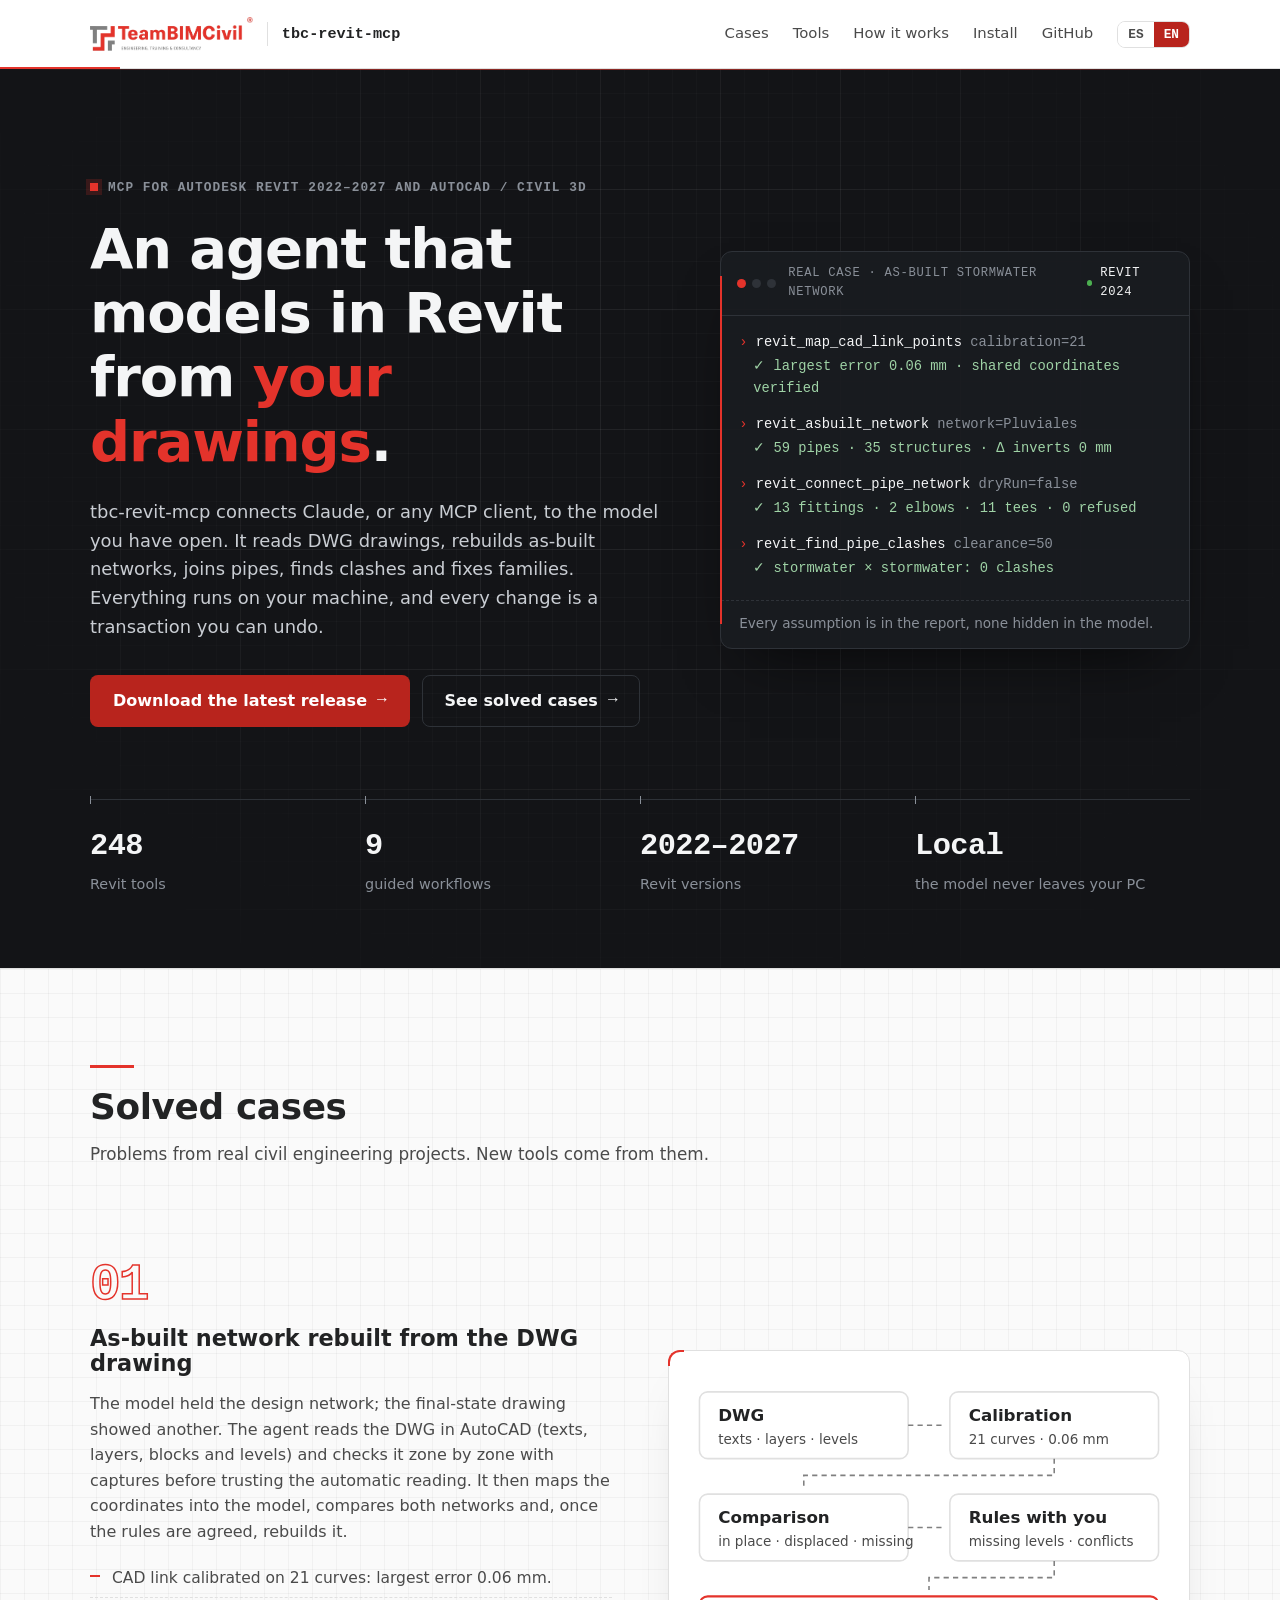
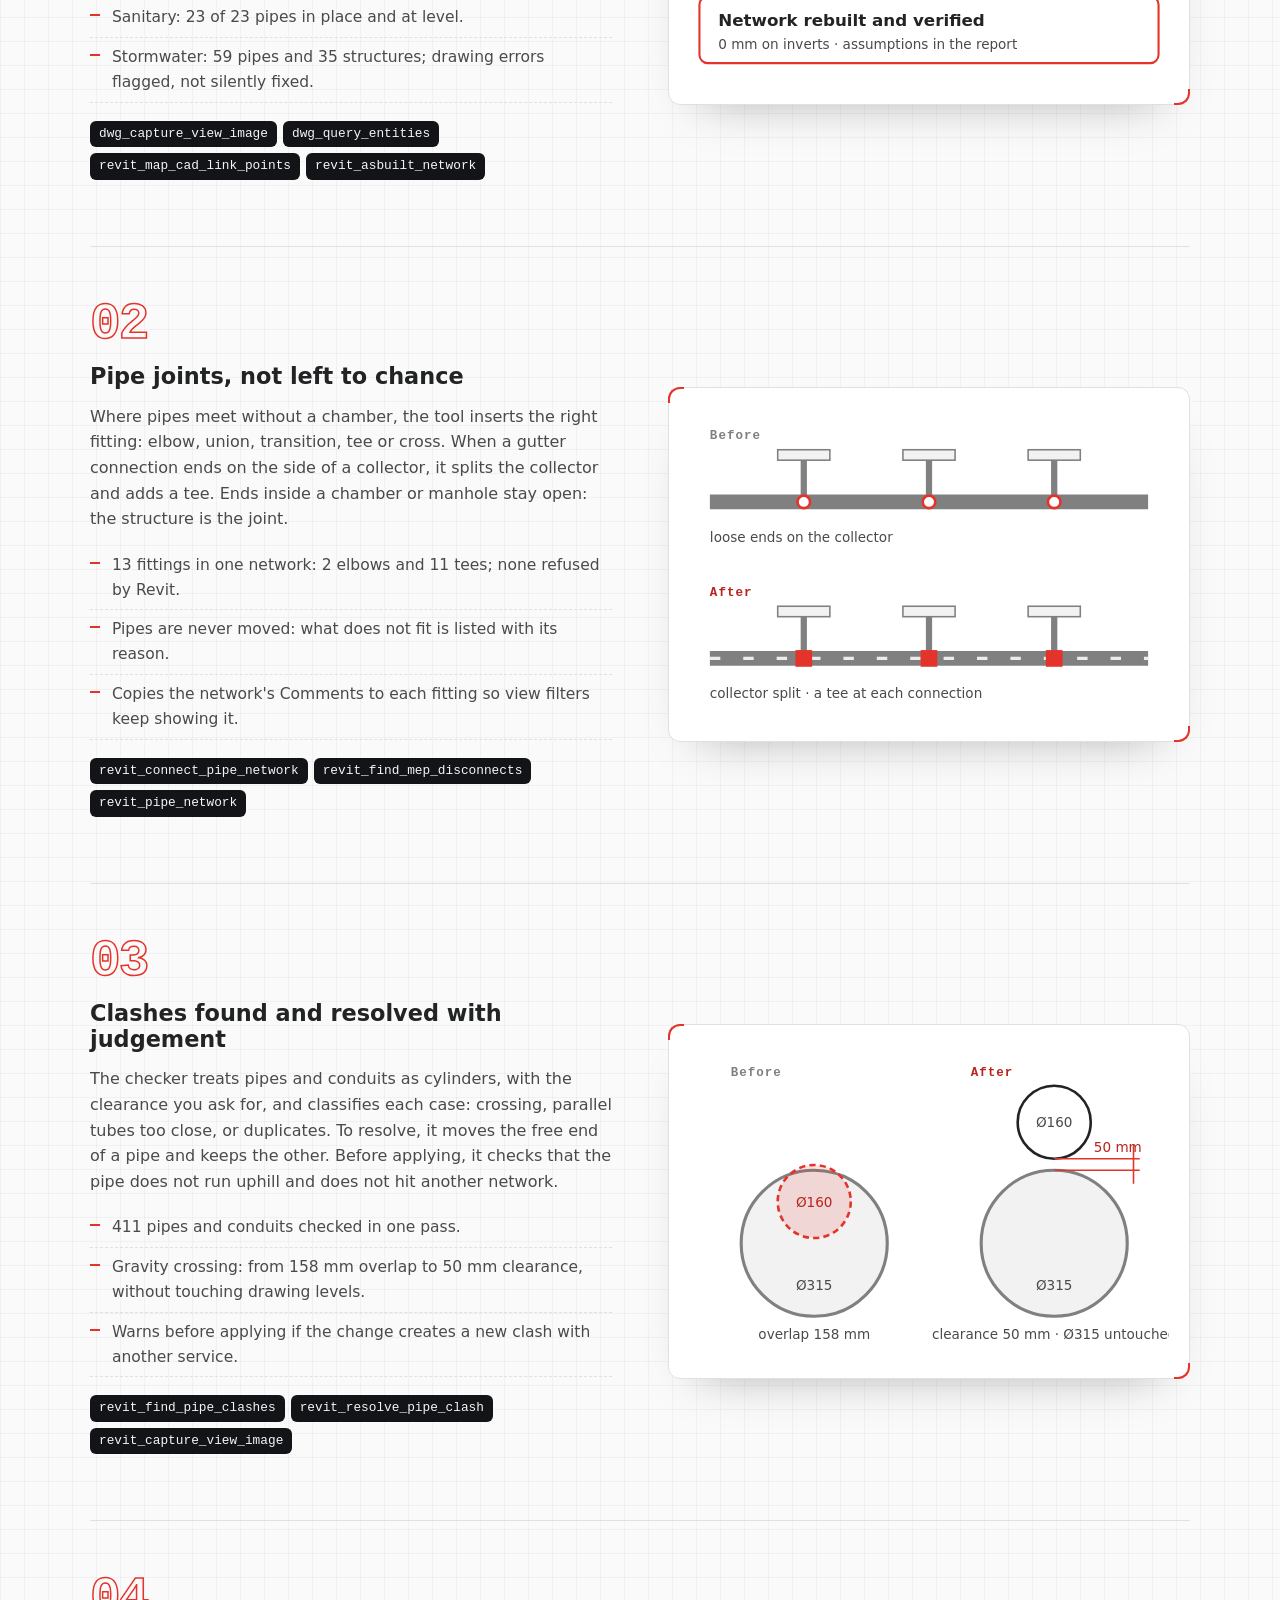
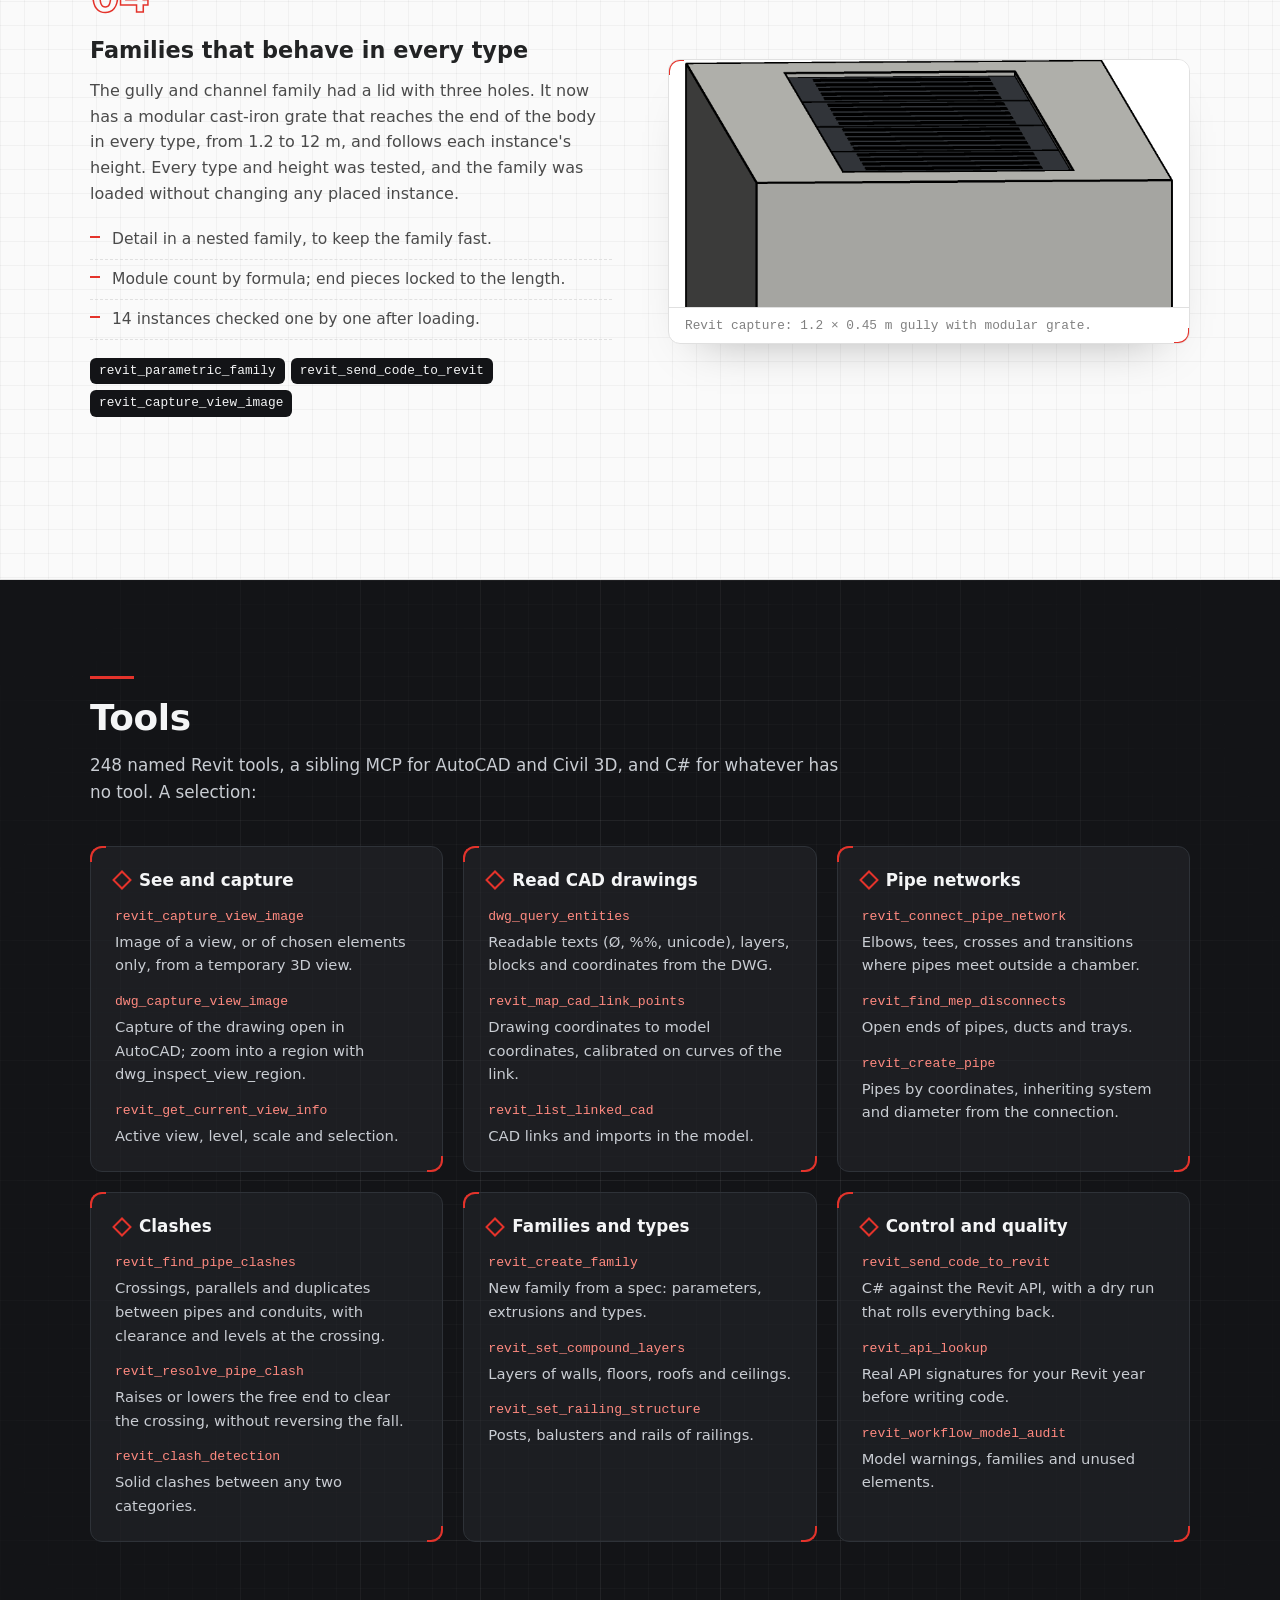
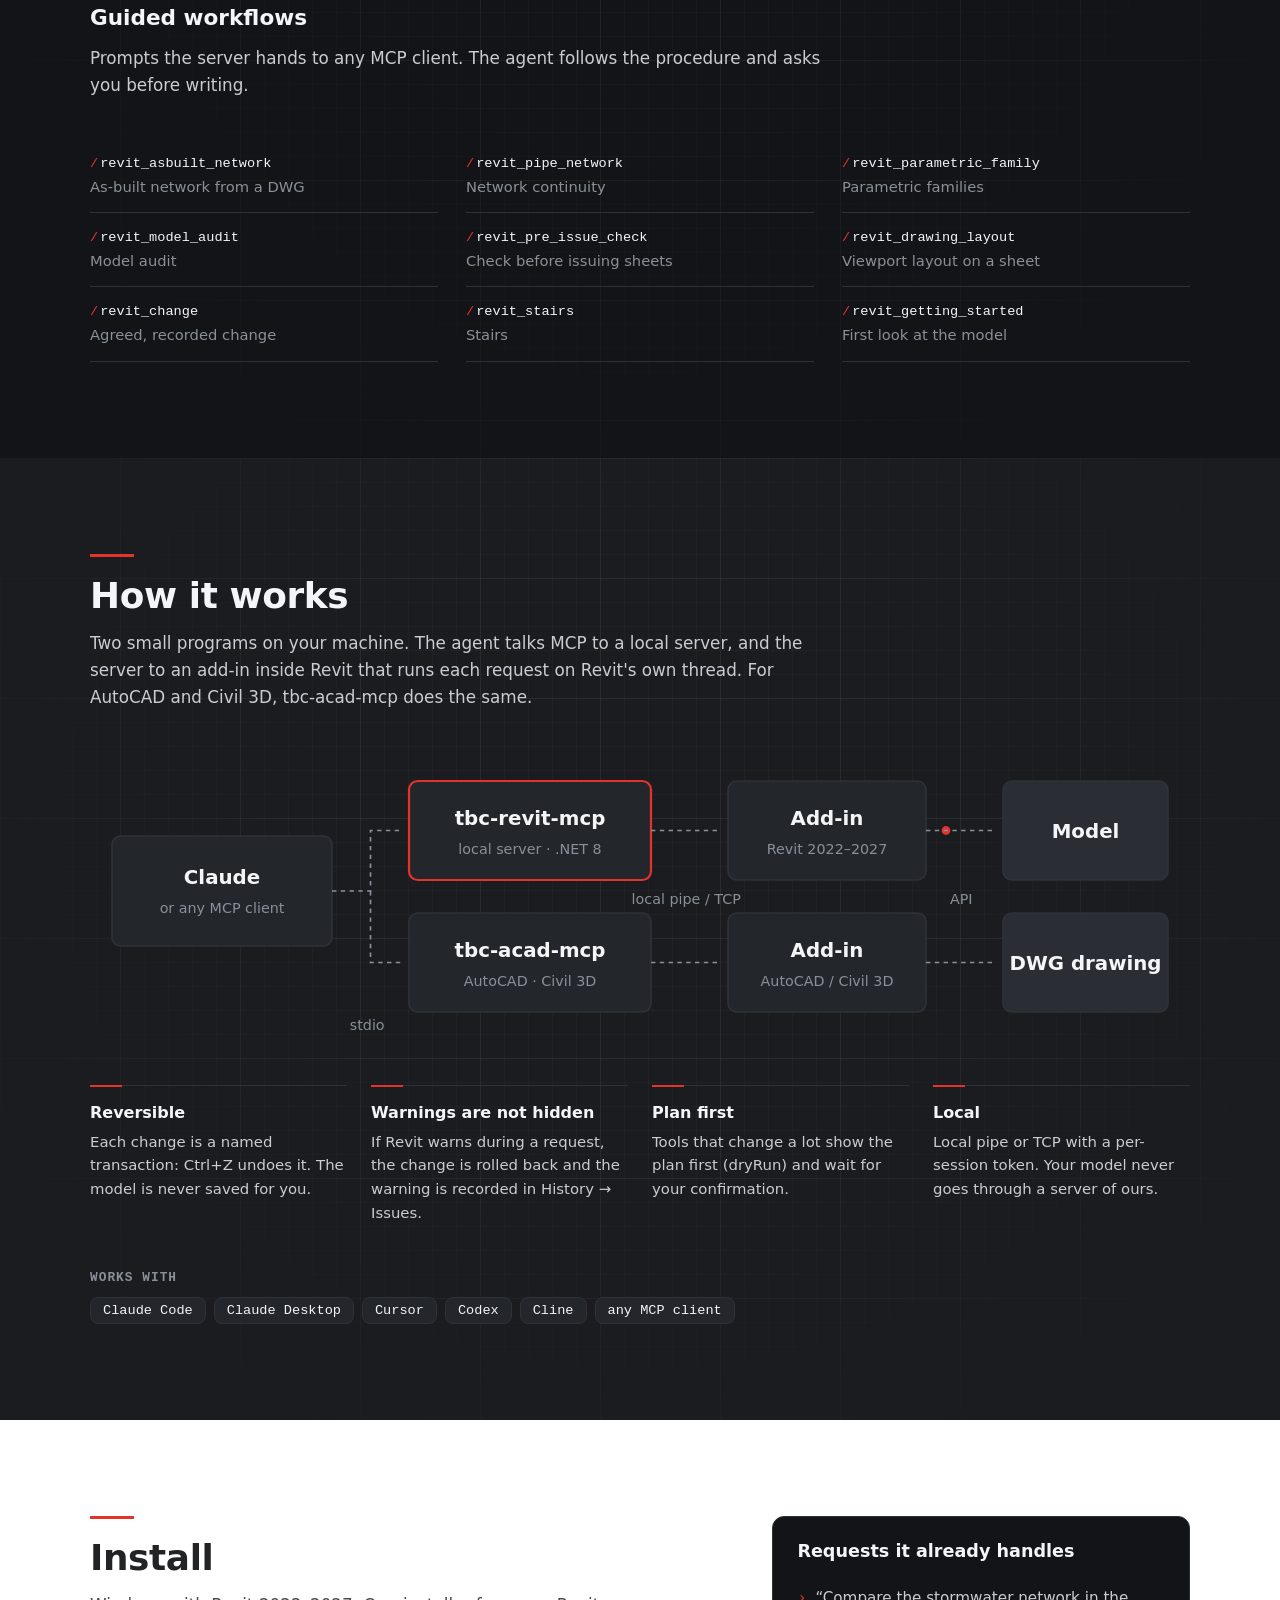
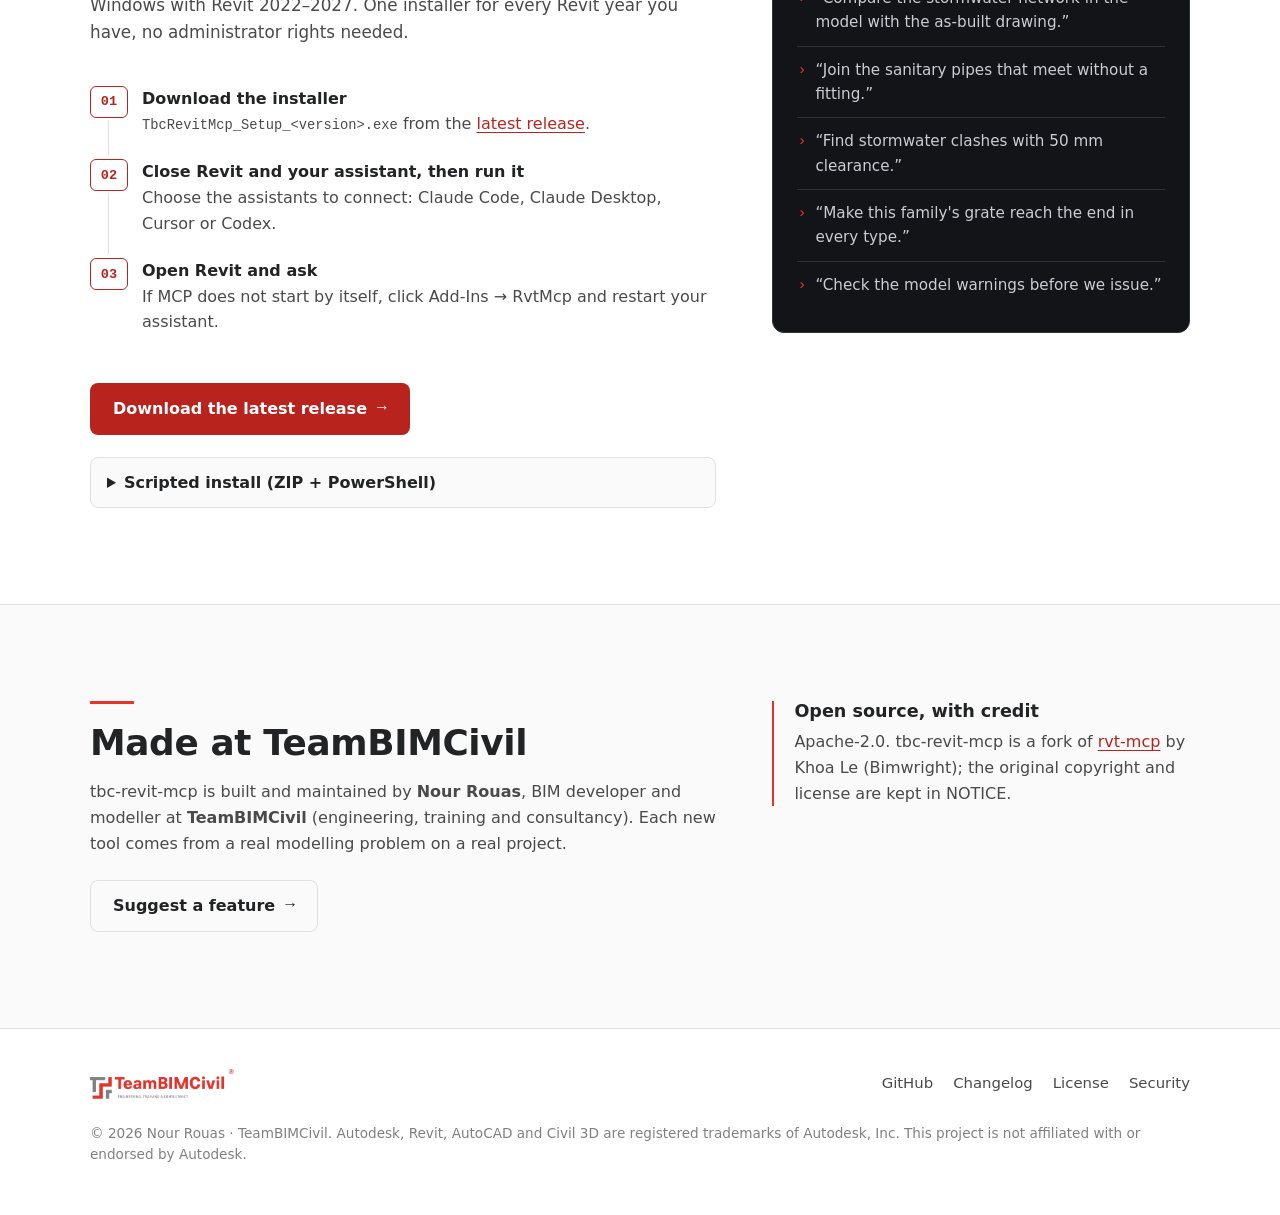
==== commit 5aabc333: "feat(site): technical look with drawing grids, live console and motion The hero, tools and architect" ====
--- a/site/index.html
+++ b/site/index.html
@@ -19,6 +19,7 @@
       if (lang !== 'es' && lang !== 'en') lang = (navigator.language || 'es').toLowerCase().indexOf('en') === 0 ? 'en' : 'es';
       document.documentElement.setAttribute('data-lang', lang);
       document.documentElement.setAttribute('lang', lang);
+      document.documentElement.className += ' js';
     })();
   </script>
 </head>
@@ -46,13 +47,13 @@
 
 <main id="top">
 
-<section class="hero">
+<section class="hero dark" data-grid>
   <div class="wrap hero-grid">
     <div>
       <p class="kicker"><span lang="es">MCP para Autodesk Revit 2022–2027 y AutoCAD / Civil 3D</span><span lang="en">MCP for Autodesk Revit 2022–2027 and AutoCAD / Civil 3D</span></p>
       <h1>
-        <span lang="es">Un agente que modela en Revit con los datos de tus planos.</span>
-        <span lang="en">An agent that models in Revit from your drawings.</span>
+        <span lang="es">Un agente que modela en Revit con <em>los datos de tus planos</em>.</span>
+        <span lang="en">An agent that models in Revit from <em>your drawings</em>.</span>
       </h1>
       <p class="lead">
         <span lang="es">tbc-revit-mcp conecta Claude, o cualquier cliente MCP, con el modelo que tienes abierto. Lee planos DWG, rehace redes as-built, une tuberías, detecta colisiones y corrige familias. Todo en tu equipo, y cada cambio en una transacción que puedes deshacer.</span>
@@ -64,16 +65,23 @@
       </div>
     </div>
 
-    <aside class="result-panel" aria-labelledby="result-title">
-      <p class="panel-label" id="result-title"><span lang="es">Caso real · red de pluviales as-built</span><span lang="en">Real case · as-built stormwater network</span></p>
-      <dl class="figures">
-        <div><dt>59</dt><dd><span lang="es">tuberías rehechas desde el plano DWG</span><span lang="en">pipes rebuilt from the DWG drawing</span></dd></div>
-        <div><dt>35</dt><dd><span lang="es">arquetas, pozos e imbornales colocados</span><span lang="en">chambers, manholes and gullies placed</span></dd></div>
-        <div><dt>0 mm</dt><dd><span lang="es">entre las cotas de fondo del modelo y las del plano</span><span lang="en">between model inverts and the drawing</span></dd></div>
-        <div><dt>13</dt><dd><span lang="es">codos y tes insertados automáticamente</span><span lang="en">elbows and tees inserted automatically</span></dd></div>
-        <div><dt>0</dt><dd><span lang="es">colisiones entre tuberías de la red al terminar</span><span lang="en">clashes left within the network</span></dd></div>
-      </dl>
-      <p class="panel-foot"><span lang="es">Cada supuesto, en el informe; ninguno escondido en el modelo.</span><span lang="en">Every assumption is in the report, none hidden in the model.</span></p>
+    <aside class="console" aria-labelledby="console-title">
+      <div class="console-bar">
+        <span class="dots" aria-hidden="true"><i></i><i></i><i></i></span>
+        <span id="console-title"><span lang="es">caso real · red de pluviales as-built</span><span lang="en">real case · as-built stormwater network</span></span>
+        <span class="live">REVIT 2024</span>
+      </div>
+      <ol class="console-log">
+        <li><span class="cmd">revit_map_cad_link_points</span> <span class="arg">calibration=21</span>
+          <span class="out"><span lang="es">error máximo 0,06 mm · coordenadas compartidas verificadas</span><span lang="en">largest error 0.06 mm · shared coordinates verified</span></span></li>
+        <li><span class="cmd">revit_asbuilt_network</span> <span class="arg">network=Pluviales</span>
+          <span class="out"><span lang="es">59 tuberías · 35 estructuras · Δ cotas de fondo 0 mm</span><span lang="en">59 pipes · 35 structures · Δ inverts 0 mm</span></span></li>
+        <li><span class="cmd">revit_connect_pipe_network</span> <span class="arg">dryRun=false</span>
+          <span class="out"><span lang="es">13 piezas · 2 codos · 11 tes · 0 rechazadas</span><span lang="en">13 fittings · 2 elbows · 11 tees · 0 refused</span></span></li>
+        <li><span class="cmd">revit_find_pipe_clashes</span> <span class="arg">clearance=50</span>
+          <span class="out"><span lang="es">pluviales × pluviales: 0 colisiones</span><span lang="en">stormwater × stormwater: 0 clashes</span></span></li>
+      </ol>
+      <p class="console-foot"><span lang="es">Cada supuesto, en el informe; ninguno escondido en el modelo.</span><span lang="en">Every assumption is in the report, none hidden in the model.</span></p>
     </aside>
   </div>
 
@@ -87,7 +95,7 @@
   </div>
 </section>
 
-<section class="band" id="casos">
+<section class="band paper" id="casos">
   <div class="wrap">
     <h2><span lang="es">Casos resueltos</span><span lang="en">Solved cases</span></h2>
     <p class="section-lead">
@@ -95,7 +103,7 @@
       <span lang="en">Problems from real civil engineering projects. New tools come from them.</span>
     </p>
 
-    <article class="case">
+    <article class="case" data-reveal>
       <div class="case-text">
         <p class="case-number">01</p>
         <h3><span lang="es">Red as-built rehecha desde el plano DWG</span><span lang="en">As-built network rebuilt from the DWG drawing</span></h3>
@@ -123,7 +131,7 @@
       </figure>
     </article>
 
-    <article class="case">
+    <article class="case" data-reveal>
       <div class="case-text">
         <p class="case-number">02</p>
         <h3><span lang="es">Uniones de tubería, sin dejarlas al azar</span><span lang="en">Pipe joints, not left to chance</span></h3>
@@ -148,6 +156,7 @@
           <g class="d-open"><circle cx="110" cy="90" r="6"/><circle cx="230" cy="90" r="6"/><circle cx="350" cy="90" r="6"/></g>
           <text x="20" y="180" class="d-label d-accent"><tspan lang="es">Después</tspan><tspan lang="en">After</tspan></text>
           <line x1="20" y1="240" x2="440" y2="240" class="d-pipe"/>
+          <line x1="20" y1="240" x2="440" y2="240" class="d-flow"/>
           <g class="d-pipe-thin"><line x1="110" y1="200" x2="110" y2="234"/><line x1="230" y1="200" x2="230" y2="234"/><line x1="350" y1="200" x2="350" y2="234"/></g>
           <g class="d-canal"><rect x="85" y="190" width="50" height="10"/><rect x="205" y="190" width="50" height="10"/><rect x="325" y="190" width="50" height="10"/></g>
           <g class="d-fitting"><rect x="102" y="232" width="16" height="16"/><rect x="222" y="232" width="16" height="16"/><rect x="342" y="232" width="16" height="16"/></g>
@@ -157,7 +166,7 @@
       </figure>
     </article>
 
-    <article class="case">
+    <article class="case" data-reveal>
       <div class="case-text">
         <p class="case-number">03</p>
         <h3><span lang="es">Colisiones detectadas y resueltas con criterio</span><span lang="en">Clashes found and resolved with judgement</span></h3>
@@ -193,7 +202,7 @@
       </figure>
     </article>
 
-    <article class="case">
+    <article class="case" data-reveal>
       <div class="case-text">
         <p class="case-number">04</p>
         <h3><span lang="es">Familias que se comportan en todos sus tipos</span><span lang="en">Families that behave in every type</span></h3>
@@ -216,7 +225,7 @@
   </div>
 </section>
 
-<section id="herramientas">
+<section class="dark" id="herramientas" data-grid>
   <div class="wrap">
     <h2><span lang="es">Herramientas</span><span lang="en">Tools</span></h2>
     <p class="section-lead">
@@ -224,7 +233,7 @@
       <span lang="en">248 named Revit tools, a sibling MCP for AutoCAD and Civil 3D, and C# for whatever has no tool. A selection:</span>
     </p>
     <div class="tool-grid">
-      <section class="tool-group">
+      <section class="tool-group" data-reveal>
         <h3><span lang="es">Ver y capturar</span><span lang="en">See and capture</span></h3>
         <dl>
           <dt>revit_capture_view_image</dt><dd><span lang="es">Imagen de una vista o solo de los elementos elegidos, desde una vista 3D temporal.</span><span lang="en">Image of a view, or of chosen elements only, from a temporary 3D view.</span></dd>
@@ -232,7 +241,7 @@
           <dt>revit_get_current_view_info</dt><dd><span lang="es">Vista activa, nivel, escala y selección.</span><span lang="en">Active view, level, scale and selection.</span></dd>
         </dl>
       </section>
-      <section class="tool-group">
+      <section class="tool-group" data-reveal>
         <h3><span lang="es">Leer planos CAD</span><span lang="en">Read CAD drawings</span></h3>
         <dl>
           <dt>dwg_query_entities</dt><dd><span lang="es">Textos legibles (Ø, %%, unicode), capas, bloques y coordenadas del DWG.</span><span lang="en">Readable texts (Ø, %%, unicode), layers, blocks and coordinates from the DWG.</span></dd>
@@ -240,7 +249,7 @@
           <dt>revit_list_linked_cad</dt><dd><span lang="es">Vínculos e importaciones CAD del modelo.</span><span lang="en">CAD links and imports in the model.</span></dd>
         </dl>
       </section>
-      <section class="tool-group">
+      <section class="tool-group" data-reveal>
         <h3><span lang="es">Redes de tuberías</span><span lang="en">Pipe networks</span></h3>
         <dl>
           <dt>revit_connect_pipe_network</dt><dd><span lang="es">Codos, tes, cruces y reducciones donde las tuberías se encuentran fuera de una arqueta.</span><span lang="en">Elbows, tees, crosses and transitions where pipes meet outside a chamber.</span></dd>
@@ -248,7 +257,7 @@
           <dt>revit_create_pipe</dt><dd><span lang="es">Tuberías por coordenadas, con sistema y diámetro heredados de la conexión.</span><span lang="en">Pipes by coordinates, inheriting system and diameter from the connection.</span></dd>
         </dl>
       </section>
-      <section class="tool-group">
+      <section class="tool-group" data-reveal>
         <h3><span lang="es">Colisiones</span><span lang="en">Clashes</span></h3>
         <dl>
           <dt>revit_find_pipe_clashes</dt><dd><span lang="es">Cruces, paralelos y duplicados entre tuberías y tubos, con holgura y cotas en el cruce.</span><span lang="en">Crossings, parallels and duplicates between pipes and conduits, with clearance and levels at the crossing.</span></dd>
@@ -256,7 +265,7 @@
           <dt>revit_clash_detection</dt><dd><span lang="es">Colisiones por sólidos entre categorías cualesquiera.</span><span lang="en">Solid clashes between any two categories.</span></dd>
         </dl>
       </section>
-      <section class="tool-group">
+      <section class="tool-group" data-reveal>
         <h3><span lang="es">Familias y tipos</span><span lang="en">Families and types</span></h3>
         <dl>
           <dt>revit_create_family</dt><dd><span lang="es">Familia nueva desde una especificación: parámetros, extrusiones y tipos.</span><span lang="en">New family from a spec: parameters, extrusions and types.</span></dd>
@@ -264,7 +273,7 @@
           <dt>revit_set_railing_structure</dt><dd><span lang="es">Postes, balaustres y barandales de barandillas.</span><span lang="en">Posts, balusters and rails of railings.</span></dd>
         </dl>
       </section>
-      <section class="tool-group">
+      <section class="tool-group" data-reveal>
         <h3><span lang="es">Control y calidad</span><span lang="en">Control and quality</span></h3>
         <dl>
           <dt>revit_send_code_to_revit</dt><dd><span lang="es">C# contra la API de Revit, con modo de prueba que lo deshace todo.</span><span lang="en">C# against the Revit API, with a dry run that rolls everything back.</span></dd>
@@ -293,7 +302,7 @@
   </div>
 </section>
 
-<section class="band" id="funcionamiento">
+<section class="dark deep" id="funcionamiento" data-grid>
   <div class="wrap">
     <h2><span lang="es">Cómo funciona</span><span lang="en">How it works</span></h2>
     <p class="section-lead">
@@ -302,6 +311,10 @@
     </p>
     <svg class="arch" viewBox="0 0 1000 250" role="img" aria-labelledby="arch-title">
       <title id="arch-title">Claude o cualquier cliente MCP, al servidor local, al complemento de Revit o de AutoCAD, al modelo o al plano</title>
+      <g class="a-packet" aria-hidden="true">
+        <circle r="4"><animateMotion dur="2.4s" repeatCount="indefinite" path="M220 120H255V65H284H510H574H760H824"/></circle>
+        <circle r="4"><animateMotion dur="2.4s" begin="1.2s" repeatCount="indefinite" path="M220 120H255V185H284H510H574H760H824"/></circle>
+      </g>
       <g class="a-box"><rect x="20" y="70" width="200" height="100" rx="8"/><text x="120" y="114" text-anchor="middle" class="a-strong">Claude</text><text x="120" y="140" text-anchor="middle" class="a-small"><tspan lang="es">o cualquier cliente MCP</tspan><tspan lang="en">or any MCP client</tspan></text></g>
       <g class="a-box a-main"><rect x="290" y="20" width="220" height="90" rx="8"/><text x="400" y="60" text-anchor="middle" class="a-strong">tbc-revit-mcp</text><text x="400" y="86" text-anchor="middle" class="a-small"><tspan lang="es">servidor local · .NET 8</tspan><tspan lang="en">local server · .NET 8</tspan></text></g>
       <g class="a-box"><rect x="290" y="140" width="220" height="90" rx="8"/><text x="400" y="180" text-anchor="middle" class="a-strong">tbc-acad-mcp</text><text x="400" y="206" text-anchor="middle" class="a-small">AutoCAD · Civil 3D</text></g>
@@ -360,7 +373,7 @@
   </div>
 </section>
 
-<section class="band" id="autor">
+<section class="about-band" id="autor">
   <div class="wrap about">
     <div>
       <h2><span lang="es">Hecho en TeamBIMCivil</span><span lang="en">Made at TeamBIMCivil</span></h2>
--- a/site/styles.css
+++ b/site/styles.css
@@ -1,5 +1,6 @@
 /* TeamBIMCivil palette (GAIA brand guide): red #E4332B for accents without text,
-   red #B8241D for any surface or text in red, greys from the logo, light backgrounds only. */
+   red #B8241D for surfaces and text in red, greys from the logo. The logo only sits on
+   light backgrounds (header and footer); dark technical sections carry no logo. */
 :root {
   --red: #e4332b;
   --red-action: #b8241d;
@@ -7,16 +8,25 @@
   --grey-brand: #808080;
   --grey-surface: #e0e0e0;
   --text: #4a4a4a;
-  --strong: #2b2b2b;
+  --strong: #222324;
   --bg: #fafafa;
   --surface: #ffffff;
   --surface-alt: #f2f2f2;
-  --tint: #fdf3f2;
+
+  /* Dark technical sections: graphite, not black, with drawing-grid lines. */
+  --ink: #131417;
+  --ink-2: #1a1c20;
+  --ink-3: #23262b;
+  --ink-line: #2e3238;
+  --ink-text: #c9cdd3;
+  --ink-muted: #8a9099;
+  --ink-strong: #f4f5f6;
+
   --radius-control: 8px;
   --radius-panel: 12px;
   --max: 1140px;
   --font: "Segoe UI", system-ui, -apple-system, Roboto, Arial, sans-serif;
-  --mono: Consolas, "Cascadia Mono", "SFMono-Regular", Menlo, monospace;
+  --mono: "Cascadia Mono", Consolas, "SFMono-Regular", Menlo, monospace;
 }
 
 /* Language switch: only the chosen language is shown. */
@@ -24,116 +34,167 @@
 
 * { box-sizing: border-box; }
 html { scroll-behavior: smooth; }
-body {
-  margin: 0;
-  font-family: var(--font);
-  font-size: 16px;
-  line-height: 1.6;
-  color: var(--text);
-  background: var(--surface);
-}
+body { margin: 0; font-family: var(--font); font-size: 16px; line-height: 1.6; color: var(--text); background: var(--surface); }
 img { max-width: 100%; height: auto; display: block; }
 a { color: var(--red-action); text-underline-offset: 3px; }
 a:hover { color: var(--red-pressed); }
 code, pre { font-family: var(--mono); font-size: 0.86em; }
-h1, h2, h3 { color: var(--strong); line-height: 1.2; margin: 0; }
-h2 { font-size: clamp(1.6rem, 2.6vw, 2.1rem); font-weight: 700; }
+h1, h2, h3 { color: var(--strong); line-height: 1.15; margin: 0; }
+h2 { font-size: clamp(1.7rem, 2.8vw, 2.3rem); font-weight: 700; letter-spacing: -0.01em; }
 h3 { font-size: 1.1rem; font-weight: 600; }
-.wrap { max-width: var(--max); margin: 0 auto; padding: 0 20px; }
-section { padding: 80px 0; }
-.band { background: var(--bg); border-top: 1px solid var(--grey-surface); border-bottom: 1px solid var(--grey-surface); }
-.section-lead { max-width: 760px; margin: 12px 0 36px; font-size: 1.05rem; }
-
-/* Header */
+.wrap { max-width: var(--max); margin: 0 auto; padding: 0 20px; position: relative; }
+section { padding: 96px 0; position: relative; }
+.section-lead { max-width: 760px; margin: 14px 0 40px; font-size: 1.05rem; }
+
+/* Section heading marker: a short red rule and a monospace index, like a drawing title block. */
+h2::before {
+  content: ""; display: block; width: 44px; height: 3px; background: var(--red); margin-bottom: 18px;
+}
+
+/* ---------- Dark technical sections ---------- */
+.dark { background: var(--ink); color: var(--ink-text); }
+.dark.deep { background: var(--ink-2); }
+.dark h1, .dark h2, .dark h3, .dark b { color: var(--ink-strong); }
+.dark a:not(.btn) { color: #ff8a80; }
+/* Drawing grid: minor lines every 24 px, major every 120 px, fading towards the edges. */
+[data-grid]::before {
+  content: ""; position: absolute; inset: 0; pointer-events: none;
+  background-image:
+    linear-gradient(rgba(255,255,255,0.045) 1px, transparent 1px),
+    linear-gradient(90deg, rgba(255,255,255,0.045) 1px, transparent 1px),
+    linear-gradient(rgba(255,255,255,0.025) 1px, transparent 1px),
+    linear-gradient(90deg, rgba(255,255,255,0.025) 1px, transparent 1px);
+  background-size: 120px 120px, 120px 120px, 24px 24px, 24px 24px;
+  -webkit-mask-image: radial-gradient(ellipse at 50% 40%, #000 35%, transparent 85%);
+          mask-image: radial-gradient(ellipse at 50% 40%, #000 35%, transparent 85%);
+}
+
+/* ---------- Header ---------- */
 .site-header {
-  position: sticky; top: 0; z-index: 10;
-  background: rgba(255, 255, 255, 0.96);
+  position: sticky; top: 0; z-index: 20;
+  background: rgba(255, 255, 255, 0.94);
+  -webkit-backdrop-filter: saturate(160%) blur(10px); backdrop-filter: saturate(160%) blur(10px);
   border-bottom: 1px solid var(--grey-surface);
 }
+.site-header::after { content: ""; position: absolute; left: 0; bottom: -1px; width: 120px; height: 2px; background: var(--red); }
 .header-row { display: flex; align-items: center; gap: 24px; min-height: 68px; }
 .brand { display: flex; align-items: center; gap: 14px; text-decoration: none; }
 .brand img { height: 34px; width: auto; }
-.brand .product {
-  padding-left: 14px; border-left: 1px solid var(--grey-surface);
-  font-weight: 600; color: var(--strong); font-size: 1rem; white-space: nowrap;
-}
-.nav { display: flex; gap: 22px; margin-left: auto; }
-.nav a { color: var(--text); text-decoration: none; font-size: 0.95rem; }
-.nav a:hover { color: var(--red-action); }
+.brand .product { padding-left: 14px; border-left: 1px solid var(--grey-surface); font-family: var(--mono); font-weight: 600; color: var(--strong); font-size: 0.95rem; white-space: nowrap; }
+.nav { display: flex; gap: 24px; margin-left: auto; }
+.nav a { color: var(--text); text-decoration: none; font-size: 0.93rem; position: relative; }
+.nav a::after { content: ""; position: absolute; left: 0; right: 100%; bottom: -6px; height: 2px; background: var(--red); transition: right 0.25s ease; }
+.nav a:hover { color: var(--strong); }
+.nav a:hover::after { right: 0; }
 .lang-toggle { display: flex; border: 1px solid var(--grey-surface); border-radius: var(--radius-control); overflow: hidden; }
-.lang-toggle button {
-  font: inherit; font-size: 0.85rem; padding: 4px 10px; border: 0; cursor: pointer;
-  background: var(--surface); color: var(--text);
-}
+.lang-toggle button { font: 600 0.8rem var(--mono); padding: 5px 10px; border: 0; cursor: pointer; background: var(--surface); color: var(--text); }
 .lang-toggle button[aria-pressed="true"] { background: var(--red-action); color: #fff; }
 
-/* Buttons */
+/* ---------- Buttons ---------- */
 .btn {
-  display: inline-flex; align-items: center; gap: 8px;
-  padding: 11px 20px; border-radius: var(--radius-control);
-  font-weight: 600; text-decoration: none; border: 1px solid transparent;
-}
-.btn-primary { background: var(--red-action); color: #fff; }
-.btn-primary:hover { background: var(--red); color: #fff; }
+  display: inline-flex; align-items: center; gap: 10px; padding: 12px 22px; border-radius: var(--radius-control);
+  font-weight: 600; text-decoration: none; border: 1px solid transparent; transition: background 0.2s, border-color 0.2s, transform 0.2s, box-shadow 0.2s;
+}
+.btn::after { content: "→"; font-family: var(--mono); transition: transform 0.2s; }
+.btn:hover::after { transform: translateX(3px); }
+.btn-primary { background: var(--red-action); color: #fff; box-shadow: 0 0 0 0 rgba(228, 51, 43, 0.5); }
+.btn-primary:hover { background: var(--red); color: #fff; box-shadow: 0 8px 24px -8px rgba(228, 51, 43, 0.65); }
 .btn-primary:active { background: var(--red-pressed); }
-.btn-secondary { background: var(--surface); color: var(--strong); border-color: var(--grey-surface); }
-.btn-secondary:hover { border-color: var(--grey-brand); color: var(--strong); }
-
-/* Hero */
-.hero { padding: 72px 0 56px; }
-.hero-grid { display: grid; grid-template-columns: 1.15fr 0.85fr; gap: 56px; align-items: start; }
+.btn-secondary { background: transparent; color: var(--strong); border-color: var(--grey-surface); }
+.btn-secondary:hover { border-color: var(--strong); color: var(--strong); }
+.dark .btn-secondary { color: var(--ink-strong); border-color: var(--ink-line); }
+.dark .btn-secondary:hover { border-color: var(--ink-muted); color: var(--ink-strong); }
+
+/* ---------- Hero ---------- */
+.hero { padding: 104px 0 72px; overflow: hidden; }
+.hero::after {
+  /* A slow scan line across the grid. */
+  content: ""; position: absolute; left: 0; right: 0; height: 1px; top: 0; pointer-events: none;
+  background: linear-gradient(90deg, transparent, rgba(228, 51, 43, 0.55) 30%, rgba(228, 51, 43, 0.55) 70%, transparent);
+  animation: scan 9s linear infinite;
+}
+@keyframes scan { from { transform: translateY(0); opacity: 0; } 8% { opacity: 1; } 92% { opacity: 1; } to { transform: translateY(820px); opacity: 0; } }
+.hero-grid { display: grid; grid-template-columns: 1.1fr 0.9fr; gap: 56px; align-items: center; }
 .kicker {
-  margin: 0 0 18px; font-size: 0.9rem; font-weight: 600; color: var(--red-action);
-  padding-left: 12px; border-left: 3px solid var(--red);
-}
-h1 { font-size: clamp(2rem, 4.2vw, 3rem); font-weight: 700; letter-spacing: -0.01em; }
-.lead { font-size: 1.12rem; margin: 22px 0 30px; max-width: 620px; }
+  margin: 0 0 22px; font: 600 0.8rem var(--mono); color: var(--ink-muted); text-transform: uppercase; letter-spacing: 0.08em;
+  display: inline-flex; align-items: center; gap: 10px;
+}
+.kicker::before { content: ""; width: 8px; height: 8px; background: var(--red); box-shadow: 0 0 0 4px rgba(228, 51, 43, 0.18); animation: blink 2.4s ease-in-out infinite; }
+@keyframes blink { 50% { box-shadow: 0 0 0 8px rgba(228, 51, 43, 0); } }
+h1 { font-size: clamp(2.2rem, 4.6vw, 3.5rem); font-weight: 700; letter-spacing: -0.02em; }
+h1 em { font-style: normal; color: var(--red); }
+.lead { font-size: 1.12rem; margin: 24px 0 34px; max-width: 600px; }
 .ctas { display: flex; flex-wrap: wrap; gap: 12px; }
 
-.result-panel {
-  border: 1px solid var(--grey-surface); border-radius: var(--radius-panel);
-  background: var(--surface); padding: 24px 26px;
-  border-top: 4px solid var(--red);
-}
-.panel-label { margin: 0 0 14px; font-size: 0.85rem; font-weight: 600; color: var(--grey-brand); text-transform: uppercase; letter-spacing: 0.04em; }
-.figures { margin: 0; display: grid; gap: 2px; }
-.figures div { display: grid; grid-template-columns: 96px 1fr; gap: 14px; align-items: baseline; padding: 10px 0; border-bottom: 1px solid var(--surface-alt); }
-.figures div:last-child { border-bottom: 0; }
-.figures dt { font-size: 1.6rem; font-weight: 700; color: var(--strong); text-align: right; }
-.figures dd { margin: 0; font-size: 0.95rem; }
-.panel-foot { margin: 14px 0 0; font-size: 0.88rem; color: var(--grey-brand); }
-
-.stats {
-  list-style: none; padding: 0; margin: 56px 0 0;
-  display: grid; grid-template-columns: repeat(4, 1fr);
-  border-top: 1px solid var(--grey-surface);
-}
-.stats li { padding: 20px 0 0; }
-.stats b { display: block; font-size: 1.7rem; color: var(--strong); }
-.stats span { font-size: 0.92rem; }
-
-/* Cases */
-.case {
-  display: grid; grid-template-columns: 1fr 1fr; gap: 48px; align-items: center;
-  padding: 44px 0; border-top: 1px solid var(--grey-surface);
-}
-.case:first-of-type { border-top: 0; padding-top: 8px; }
-.case-number { margin: 0 0 6px; font-size: 0.85rem; font-weight: 700; color: var(--red); letter-spacing: 0.08em; }
-.case h3 { font-size: 1.35rem; margin-bottom: 12px; }
+/* Console with the real tool calls of the case. */
+.console {
+  position: relative; border: 1px solid var(--ink-line); border-radius: var(--radius-panel);
+  background: rgba(26, 28, 32, 0.92); font-family: var(--mono); font-size: 0.86rem;
+  box-shadow: 0 30px 60px -30px rgba(0, 0, 0, 0.7);
+}
+.console::before {
+  content: ""; position: absolute; left: -1px; top: 24px; bottom: 24px; width: 2px; background: var(--red);
+}
+.console-bar { display: flex; align-items: center; gap: 12px; padding: 12px 16px; border-bottom: 1px solid var(--ink-line); color: var(--ink-muted); font-size: 0.76rem; text-transform: uppercase; letter-spacing: 0.06em; }
+.dots { display: inline-flex; gap: 6px; }
+.dots i { width: 9px; height: 9px; border-radius: 50%; background: var(--ink-line); }
+.dots i:first-child { background: var(--red); }
+.live { margin-left: auto; color: var(--ink-strong); display: inline-flex; align-items: center; gap: 8px; }
+.live::before { content: ""; width: 6px; height: 6px; border-radius: 50%; background: #4caf50; animation: blink 2s ease-in-out infinite; }
+.console-log { list-style: none; margin: 0; padding: 16px 18px 6px; }
+.console-log li { padding: 0 0 14px; opacity: 0; transform: translateY(6px); animation: line-in 0.5s ease forwards; }
+.console-log li:nth-child(1) { animation-delay: 0.3s; }
+.console-log li:nth-child(2) { animation-delay: 1.1s; }
+.console-log li:nth-child(3) { animation-delay: 1.9s; }
+.console-log li:nth-child(4) { animation-delay: 2.7s; }
+@keyframes line-in { to { opacity: 1; transform: none; } }
+.console-log .cmd { color: var(--ink-strong); }
+.console-log .cmd::before { content: "› "; color: var(--red); }
+.console-log .arg { color: var(--ink-muted); }
+.console-log .out { display: block; color: #9fd3a6; padding-left: 14px; margin-top: 2px; }
+.console-log .out::before { content: "✓ "; }
+.console-foot { margin: 0; padding: 12px 18px 14px; border-top: 1px dashed var(--ink-line); color: var(--ink-muted); font-family: var(--font); font-size: 0.85rem; }
+
+.stats { list-style: none; padding: 0; margin: 72px 0 0; display: grid; grid-template-columns: repeat(4, 1fr); border-top: 1px solid var(--ink-line); }
+.stats li { padding: 22px 20px 0 0; position: relative; }
+.stats li::before { content: ""; position: absolute; top: -4px; left: 0; width: 1px; height: 8px; background: var(--ink-muted); }
+.stats b { display: block; font-family: var(--mono); font-size: 1.9rem; font-weight: 600; letter-spacing: -0.02em; }
+.stats span { font-size: 0.9rem; color: var(--ink-muted); }
+
+/* ---------- Cases on drawing paper ---------- */
+.paper {
+  background-color: var(--bg);
+  background-image: linear-gradient(rgba(0,0,0,0.035) 1px, transparent 1px), linear-gradient(90deg, rgba(0,0,0,0.035) 1px, transparent 1px);
+  background-size: 24px 24px;
+  border-top: 1px solid var(--grey-surface); border-bottom: 1px solid var(--grey-surface);
+}
+.case { display: grid; grid-template-columns: 1fr 1fr; gap: 56px; align-items: center; padding: 52px 0; }
+.case + .case { border-top: 1px solid var(--grey-surface); }
+.case-number { margin: 0 0 4px; font: 700 3.2rem/1 var(--mono); color: transparent; -webkit-text-stroke: 1.5px var(--red); letter-spacing: -0.04em; }
+.case h3 { font-size: 1.4rem; margin-bottom: 14px; }
 .case p { margin: 0 0 14px; }
-.facts { margin: 0 0 16px; padding: 0; list-style: none; }
-.facts li { position: relative; padding: 6px 0 6px 20px; border-bottom: 1px dashed var(--grey-surface); font-size: 0.97rem; }
-.facts li::before { content: ""; position: absolute; left: 0; top: 15px; width: 8px; height: 8px; background: var(--red); }
+.facts { margin: 0 0 18px; padding: 0; list-style: none; }
+.facts li { position: relative; padding: 7px 0 7px 22px; border-bottom: 1px dashed var(--grey-surface); font-size: 0.97rem; }
+.facts li::before { content: ""; position: absolute; left: 0; top: 16px; width: 10px; height: 2px; background: var(--red); }
 .used { display: flex; flex-wrap: wrap; gap: 6px; }
-.used code {
-  overflow-wrap: anywhere;
-  background: var(--surface); border: 1px solid var(--grey-surface); border-radius: 6px;
-  padding: 2px 8px; color: var(--strong);
-}
-.case-figure { margin: 0; background: var(--surface); border: 1px solid var(--grey-surface); border-radius: var(--radius-panel); padding: 18px; }
+.used code { overflow-wrap: anywhere; background: var(--ink); color: var(--ink-strong); border-radius: 6px; padding: 3px 9px; font-size: 0.8rem; }
+
+/* Figures framed like a CAD viewport: corner brackets and a coordinate label. */
+.case-figure, .tool-group { position: relative; }
+.case-figure::before, .case-figure::after, .tool-group::before, .tool-group::after {
+  content: ""; position: absolute; width: 14px; height: 14px; border-color: var(--red); border-style: solid; pointer-events: none;
+}
+.case-figure::before, .tool-group::before { top: -1px; left: -1px; border-width: 2px 0 0 2px; border-top-left-radius: var(--radius-panel); }
+.case-figure::after, .tool-group::after { bottom: -1px; right: -1px; border-width: 0 2px 2px 0; border-bottom-right-radius: var(--radius-panel); }
+.case-figure {
+  margin: 0; background: var(--surface); border: 1px solid var(--grey-surface); border-radius: var(--radius-panel); padding: 20px;
+  box-shadow: 0 24px 48px -32px rgba(0, 0, 0, 0.35);
+}
 .case-figure svg { width: 100%; height: auto; display: block; }
 .case-photo { padding: 0; overflow: hidden; }
-.case-photo figcaption { padding: 10px 16px; font-size: 0.88rem; color: var(--grey-brand); border-top: 1px solid var(--grey-surface); }
+.case-photo img { transition: transform 0.6s ease; }
+.case-photo:hover img { transform: scale(1.03); }
+.case-photo figcaption { padding: 10px 16px; font: 0.8rem var(--mono); color: var(--grey-brand); border-top: 1px solid var(--grey-surface); }
 
 /* Diagrams: line drawings in brand greys with red for what changed. */
 svg text { font-family: var(--font); }
@@ -141,75 +202,92 @@
 .d-final rect { stroke: var(--red); stroke-width: 2; }
 .d-strong { font-size: 16px; font-weight: 600; fill: var(--strong); }
 .d-small { font-size: 13px; fill: var(--text); }
-.d-label { font-size: 13px; font-weight: 700; fill: var(--grey-brand); text-transform: uppercase; letter-spacing: 0.06em; }
+.d-label { font: 700 12px var(--mono); fill: var(--grey-brand); letter-spacing: 0.08em; }
 .d-accent { fill: var(--red-action); }
-.d-arrow path { fill: none; stroke: var(--grey-brand); stroke-width: 1.5; }
-.d-pipe { stroke: var(--grey-brand); stroke-width: 14; stroke-linecap: butt; }
+.d-arrow path { fill: none; stroke: var(--grey-brand); stroke-width: 1.5; stroke-dasharray: 5 4; animation: dash 1.2s linear infinite; }
+.d-pipe { stroke: var(--grey-brand); stroke-width: 14; }
+.d-flow { stroke: rgba(255, 255, 255, 0.85); stroke-width: 3; stroke-dasharray: 10 22; animation: dash 1.1s linear infinite reverse; }
 .d-pipe-thin line { stroke: var(--grey-brand); stroke-width: 6; }
 .d-canal rect { fill: var(--surface-alt); stroke: var(--grey-brand); stroke-width: 1.5; }
 .d-open circle { fill: var(--surface); stroke: var(--red); stroke-width: 2.5; }
 .d-fitting rect { fill: var(--red); }
 .d-section { fill: var(--surface-alt); stroke: var(--grey-brand); stroke-width: 3; }
-.d-clash { fill: rgba(228, 51, 43, 0.12); stroke: var(--red); stroke-width: 2.5; stroke-dasharray: 6 4; }
+.d-clash { fill: rgba(228, 51, 43, 0.14); stroke: var(--red); stroke-width: 2.5; stroke-dasharray: 6 4; animation: pulse 1.6s ease-in-out infinite; transform-origin: 120px 150px; }
 .d-ok { fill: var(--surface); stroke: var(--strong); stroke-width: 2.5; }
 .d-dim line { stroke: var(--red); stroke-width: 1.5; }
-
-/* Tools */
+@keyframes dash { to { stroke-dashoffset: -32; } }
+@keyframes pulse { 50% { fill: rgba(228, 51, 43, 0.3); } }
+
+/* ---------- Tools (dark) ---------- */
+.dark .section-lead { color: var(--ink-text); }
 .tool-grid { display: grid; grid-template-columns: repeat(3, 1fr); gap: 20px; }
-.tool-group { padding: 22px; border: 1px solid var(--grey-surface); border-radius: var(--radius-panel); background: var(--surface); }
-.tool-group h3 { margin-bottom: 14px; padding-bottom: 10px; border-bottom: 2px solid var(--red); display: inline-block; }
+.tool-group {
+  padding: 24px; border: 1px solid var(--ink-line); border-radius: var(--radius-panel); background: rgba(35, 38, 43, 0.6);
+  transition: border-color 0.25s, transform 0.25s, background 0.25s;
+}
+.tool-group:hover { border-color: rgba(228, 51, 43, 0.6); transform: translateY(-3px); background: rgba(35, 38, 43, 0.9); }
+.tool-group h3 { margin-bottom: 16px; font-size: 1.05rem; display: flex; align-items: center; gap: 10px; }
+.tool-group h3::before { content: ""; width: 10px; height: 10px; border: 2px solid var(--red); transform: rotate(45deg); }
 .tool-group dl { margin: 0; }
-.tool-group dt { font-family: var(--mono); font-size: 0.84rem; color: var(--strong); margin-top: 12px; word-break: break-word; }
+.tool-group dt { font-family: var(--mono); font-size: 0.82rem; color: #ff8a80; margin-top: 14px; overflow-wrap: anywhere; }
 .tool-group dt:first-child { margin-top: 0; }
-.tool-group dd { margin: 2px 0 0; font-size: 0.93rem; }
-.sub { margin-top: 56px; font-size: 1.35rem; }
+.tool-group dd { margin: 3px 0 0; font-size: 0.92rem; color: var(--ink-text); }
+.sub { margin-top: 64px; font-size: 1.35rem; }
 .workflows { list-style: none; padding: 0; margin: 0; display: grid; grid-template-columns: repeat(3, 1fr); gap: 0 28px; }
-.workflows li { display: flex; flex-direction: column; padding: 12px 0; border-bottom: 1px solid var(--grey-surface); }
-.workflows code { color: var(--red-action); font-size: 0.86rem; }
-.workflows span { font-size: 0.95rem; }
-
-/* Architecture */
-.arch { width: 100%; height: auto; margin: 8px 0 36px; }
-.a-box rect { fill: var(--surface); stroke: var(--grey-surface); stroke-width: 1.5; }
+.workflows li { display: flex; flex-direction: column; padding: 14px 0; border-bottom: 1px solid var(--ink-line); transition: padding-left 0.2s; }
+.workflows li:hover { padding-left: 8px; }
+.workflows code { color: var(--ink-strong); font-size: 0.85rem; overflow-wrap: anywhere; }
+.workflows code::before { content: "/"; color: var(--red); margin-right: 2px; }
+.workflows span { font-size: 0.92rem; color: var(--ink-muted); }
+
+/* ---------- Architecture (dark) ---------- */
+.arch { width: 100%; height: auto; margin: 8px 0 44px; }
+.a-box rect { fill: var(--ink-3); stroke: var(--ink-line); stroke-width: 1.5; }
 .a-main rect { stroke: var(--red); stroke-width: 2; }
-.a-end rect { fill: var(--surface-alt); }
-.a-strong { font-size: 18px; font-weight: 600; fill: var(--strong); }
-.a-small { font-size: 13px; fill: var(--text); }
-.a-line path { fill: none; stroke: var(--grey-brand); stroke-width: 1.5; }
+.a-end rect { fill: #2a2d33; }
+.a-strong { font-size: 18px; font-weight: 600; fill: var(--ink-strong); }
+.a-small { font-size: 13px; fill: var(--ink-muted); }
+.a-line path { fill: none; stroke: var(--ink-muted); stroke-width: 1.5; stroke-dasharray: 4 4; }
+.a-packet circle { fill: var(--red); }
 .principles { display: grid; grid-template-columns: repeat(4, 1fr); gap: 24px; }
-.principles h3 { font-size: 1rem; margin-bottom: 6px; }
-.principles p { margin: 0; font-size: 0.95rem; }
-.clients-label { margin: 36px 0 10px; font-weight: 600; color: var(--strong); }
+.principles > div { border-top: 1px solid var(--ink-line); padding-top: 18px; position: relative; }
+.principles > div::before { content: ""; position: absolute; top: -1px; left: 0; width: 32px; height: 2px; background: var(--red); }
+.principles h3 { font-size: 1rem; margin-bottom: 8px; }
+.principles p { margin: 0; font-size: 0.93rem; }
+.clients-label { margin: 44px 0 12px; font: 600 0.8rem var(--mono); color: var(--ink-muted); text-transform: uppercase; letter-spacing: 0.08em; }
 .clients { list-style: none; padding: 0; margin: 0; display: flex; flex-wrap: wrap; gap: 8px; }
-.clients li { border: 1px solid var(--grey-surface); border-radius: var(--radius-control); padding: 4px 12px; font-size: 0.92rem; background: var(--surface); }
-
-/* Install */
-.install { display: grid; grid-template-columns: 1.2fr 0.8fr; gap: 48px; align-items: start; }
-.steps { padding: 0; margin: 0 0 24px; list-style: none; counter-reset: step; }
-.steps li { counter-increment: step; position: relative; padding: 0 0 18px 46px; }
+.clients li { border: 1px solid var(--ink-line); border-radius: var(--radius-control); padding: 5px 12px; font: 0.85rem var(--mono); color: var(--ink-strong); background: var(--ink-3); }
+
+/* ---------- Install ---------- */
+.install { display: grid; grid-template-columns: 1.2fr 0.8fr; gap: 56px; align-items: start; }
+.steps { padding: 0; margin: 0 0 26px; list-style: none; counter-reset: step; }
+.steps li { counter-increment: step; position: relative; padding: 0 0 22px 52px; }
 .steps li::before {
-  content: counter(step); position: absolute; left: 0; top: 0;
-  width: 30px; height: 30px; border-radius: var(--radius-control);
-  background: var(--red-action); color: #fff; font-weight: 700; display: grid; place-items: center; font-size: 0.9rem;
-}
+  content: counter(step, decimal-leading-zero); position: absolute; left: 0; top: 0; width: 36px; height: 30px;
+  border: 1px solid var(--red-action); border-radius: 6px; color: var(--red-action); font: 700 0.85rem var(--mono); display: grid; place-items: center;
+}
+.steps li:not(:last-child)::after { content: ""; position: absolute; left: 18px; top: 34px; bottom: 4px; width: 1px; background: var(--grey-surface); }
 .steps b { display: block; color: var(--strong); }
-.note { margin-top: 20px; border: 1px solid var(--grey-surface); border-radius: var(--radius-control); padding: 12px 16px; background: var(--bg); }
+.note { margin-top: 22px; border: 1px solid var(--grey-surface); border-radius: var(--radius-control); padding: 12px 16px; background: var(--bg); }
 .note summary { cursor: pointer; font-weight: 600; color: var(--strong); }
 .note p { margin: 10px 0 0; font-size: 0.93rem; }
-.code { background: var(--strong); color: #f2f2f2; padding: 12px 14px; border-radius: var(--radius-control); overflow-x: auto; margin: 12px 0 0; }
-.ask { border: 1px solid var(--grey-surface); border-radius: var(--radius-panel); padding: 24px; background: var(--bg); }
-.ask ul { margin: 12px 0 0; padding: 0; list-style: none; }
-.ask li { padding: 10px 0; border-bottom: 1px solid var(--grey-surface); font-size: 0.97rem; }
+.code { background: var(--ink); color: var(--ink-strong); padding: 14px 16px; border-radius: var(--radius-control); overflow-x: auto; margin: 12px 0 0; border-left: 2px solid var(--red); }
+.ask { position: relative; border: 1px solid var(--ink-line); border-radius: var(--radius-panel); padding: 24px; background: var(--ink); color: var(--ink-text); }
+.ask h3 { color: var(--ink-strong); }
+.ask ul { margin: 14px 0 0; padding: 0; list-style: none; }
+.ask li { padding: 11px 0 11px 18px; border-bottom: 1px solid var(--ink-line); font-size: 0.95rem; position: relative; }
+.ask li::before { content: "›"; position: absolute; left: 0; color: var(--red); font-family: var(--mono); }
 .ask li:last-child { border-bottom: 0; }
 
-/* About */
-.about { display: grid; grid-template-columns: 1.2fr 0.8fr; gap: 48px; align-items: start; }
-.about p { margin: 14px 0 22px; }
-.license { border-left: 3px solid var(--red); padding-left: 20px; }
+/* ---------- About ---------- */
+.about-band { background: var(--bg); border-top: 1px solid var(--grey-surface); }
+.about { display: grid; grid-template-columns: 1.2fr 0.8fr; gap: 56px; align-items: start; }
+.about p { margin: 16px 0 24px; }
+.license { border-left: 2px solid var(--red); padding-left: 20px; }
 .license p { margin: 8px 0 0; }
 
-/* Footer */
-footer { padding: 40px 0 48px; }
+/* ---------- Footer ---------- */
+footer { padding: 40px 0 48px; border-top: 1px solid var(--grey-surface); }
 .footer-row { display: grid; grid-template-columns: auto 1fr; gap: 12px 32px; align-items: center; }
 .footer-row img { height: 30px; width: auto; }
 .footer-row nav { display: flex; gap: 20px; justify-content: flex-end; flex-wrap: wrap; }
@@ -217,27 +295,38 @@
 .footer-row nav a:hover { color: var(--red-action); }
 .footer-row p { grid-column: 1 / -1; margin: 12px 0 0; font-size: 0.85rem; color: var(--grey-brand); }
 
+/* ---------- Rise on scroll: content is always visible; the animation is only added on entry ---------- */
+[data-reveal].in { animation: rise 0.7s ease both; }
+@keyframes rise { from { opacity: 0.2; transform: translateY(18px); } to { opacity: 1; transform: none; } }
+
+@media (prefers-reduced-motion: reduce) {
+  *, *::before, *::after { animation: none !important; transition: none !important; }
+  .console-log li { opacity: 1; transform: none; }
+  .hero::after { display: none; }
+}
+
 /* Grid items may shrink below the width of long tool names. */
 .hero-grid > *, .case > *, .install > *, .about > *, .tool-grid > *, .workflows > *, .principles > *, .stats > * { min-width: 0; }
-.workflows code, .tool-group dt { overflow-wrap: anywhere; }
 
 @media (max-width: 960px) {
-  .hero-grid, .case, .install, .about { grid-template-columns: minmax(0, 1fr); gap: 32px; }
+  .hero-grid, .case, .install, .about { grid-template-columns: minmax(0, 1fr); gap: 36px; }
   .tool-grid, .workflows { grid-template-columns: repeat(2, minmax(0, 1fr)); }
   .principles { grid-template-columns: repeat(2, minmax(0, 1fr)); }
   .nav { display: none; }
   .lang-toggle { margin-left: auto; }
 }
 @media (max-width: 600px) {
-  section { padding: 56px 0; }
+  section { padding: 64px 0; }
+  .hero { padding: 64px 0 48px; }
   .wrap { padding: 0 16px; }
   .brand img { height: 26px; }
-  .brand .product { font-size: 0.9rem; padding-left: 10px; }
+  .brand .product { font-size: 0.82rem; padding-left: 10px; }
   .stats { grid-template-columns: repeat(2, minmax(0, 1fr)); gap: 0 16px; }
+  .stats b { font-size: 1.5rem; }
   .tool-grid, .workflows, .principles { grid-template-columns: minmax(0, 1fr); }
   .ctas .btn { width: 100%; justify-content: center; }
-  .figures div { grid-template-columns: 76px 1fr; }
-  .figures dt { font-size: 1.3rem; }
+  .console { font-size: 0.8rem; }
+  .case-number { font-size: 2.6rem; }
   .footer-row { grid-template-columns: 1fr; }
   .footer-row nav { justify-content: flex-start; }
 }
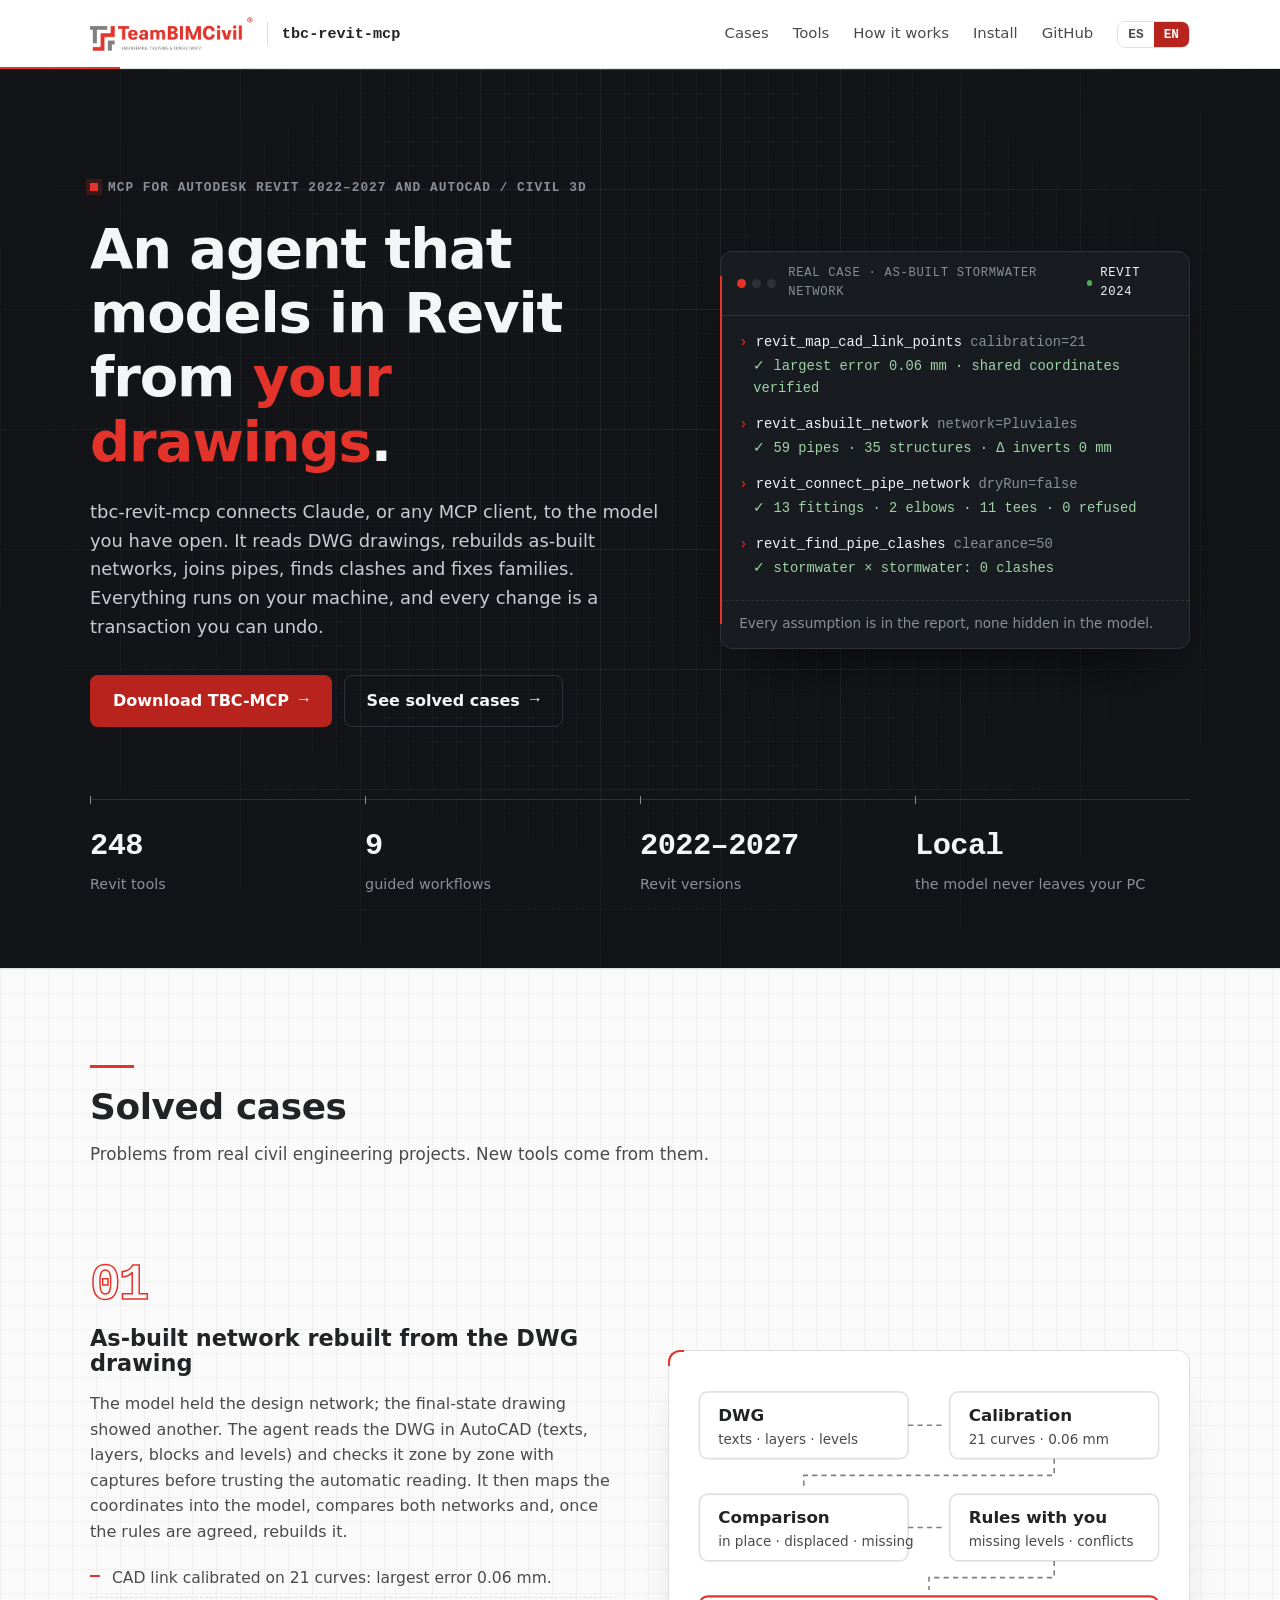
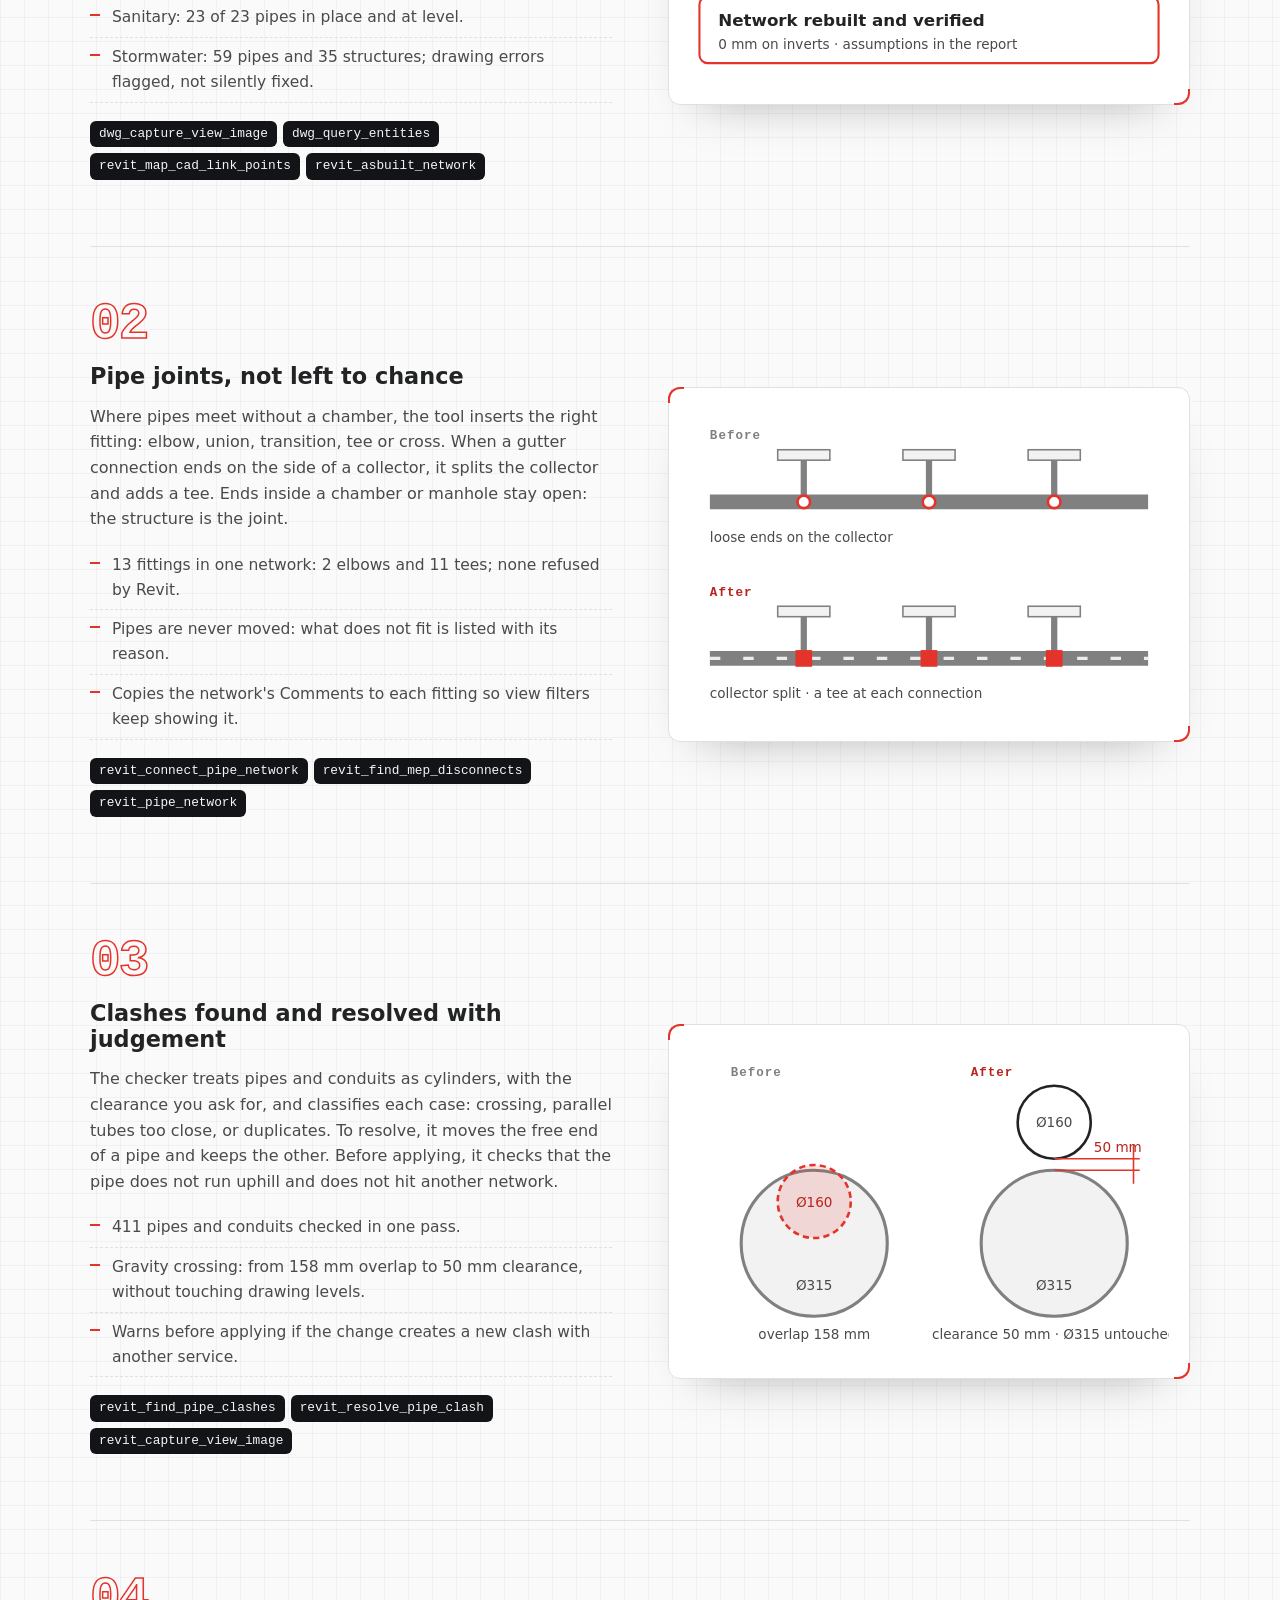
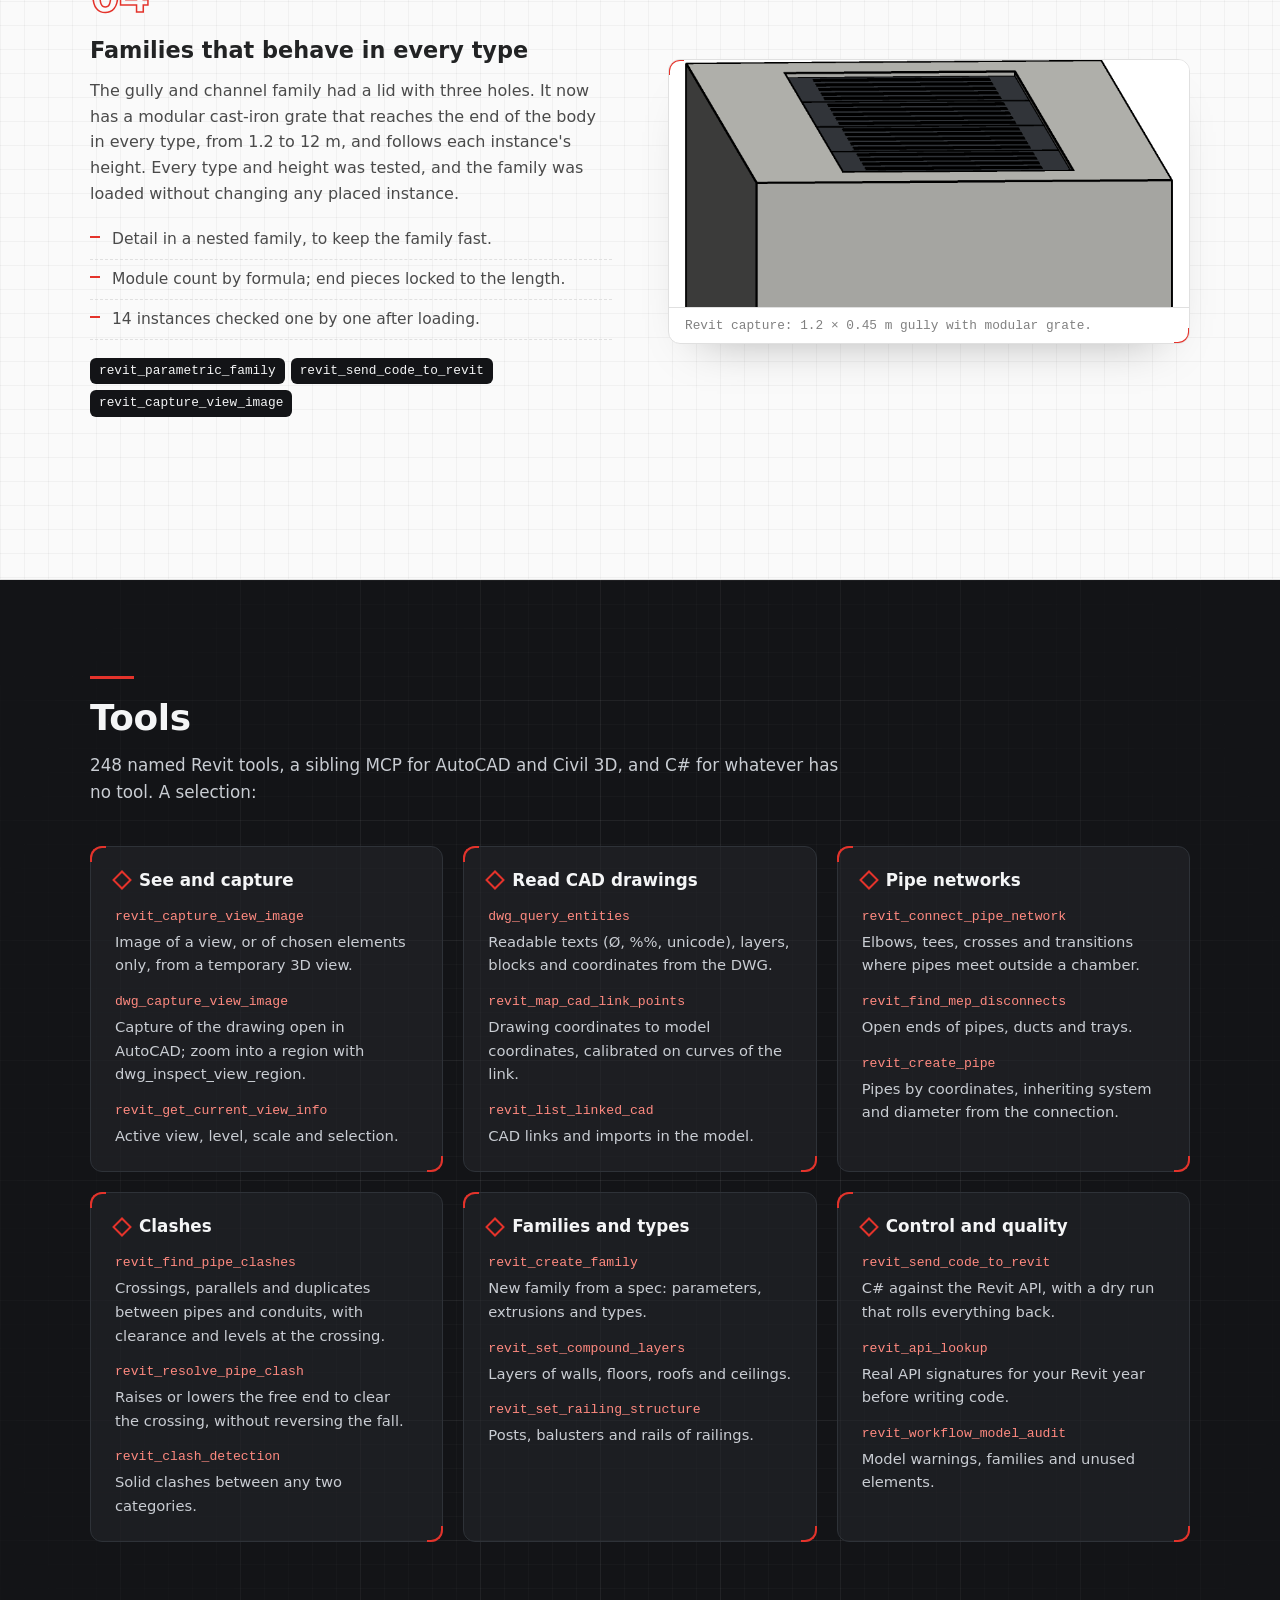
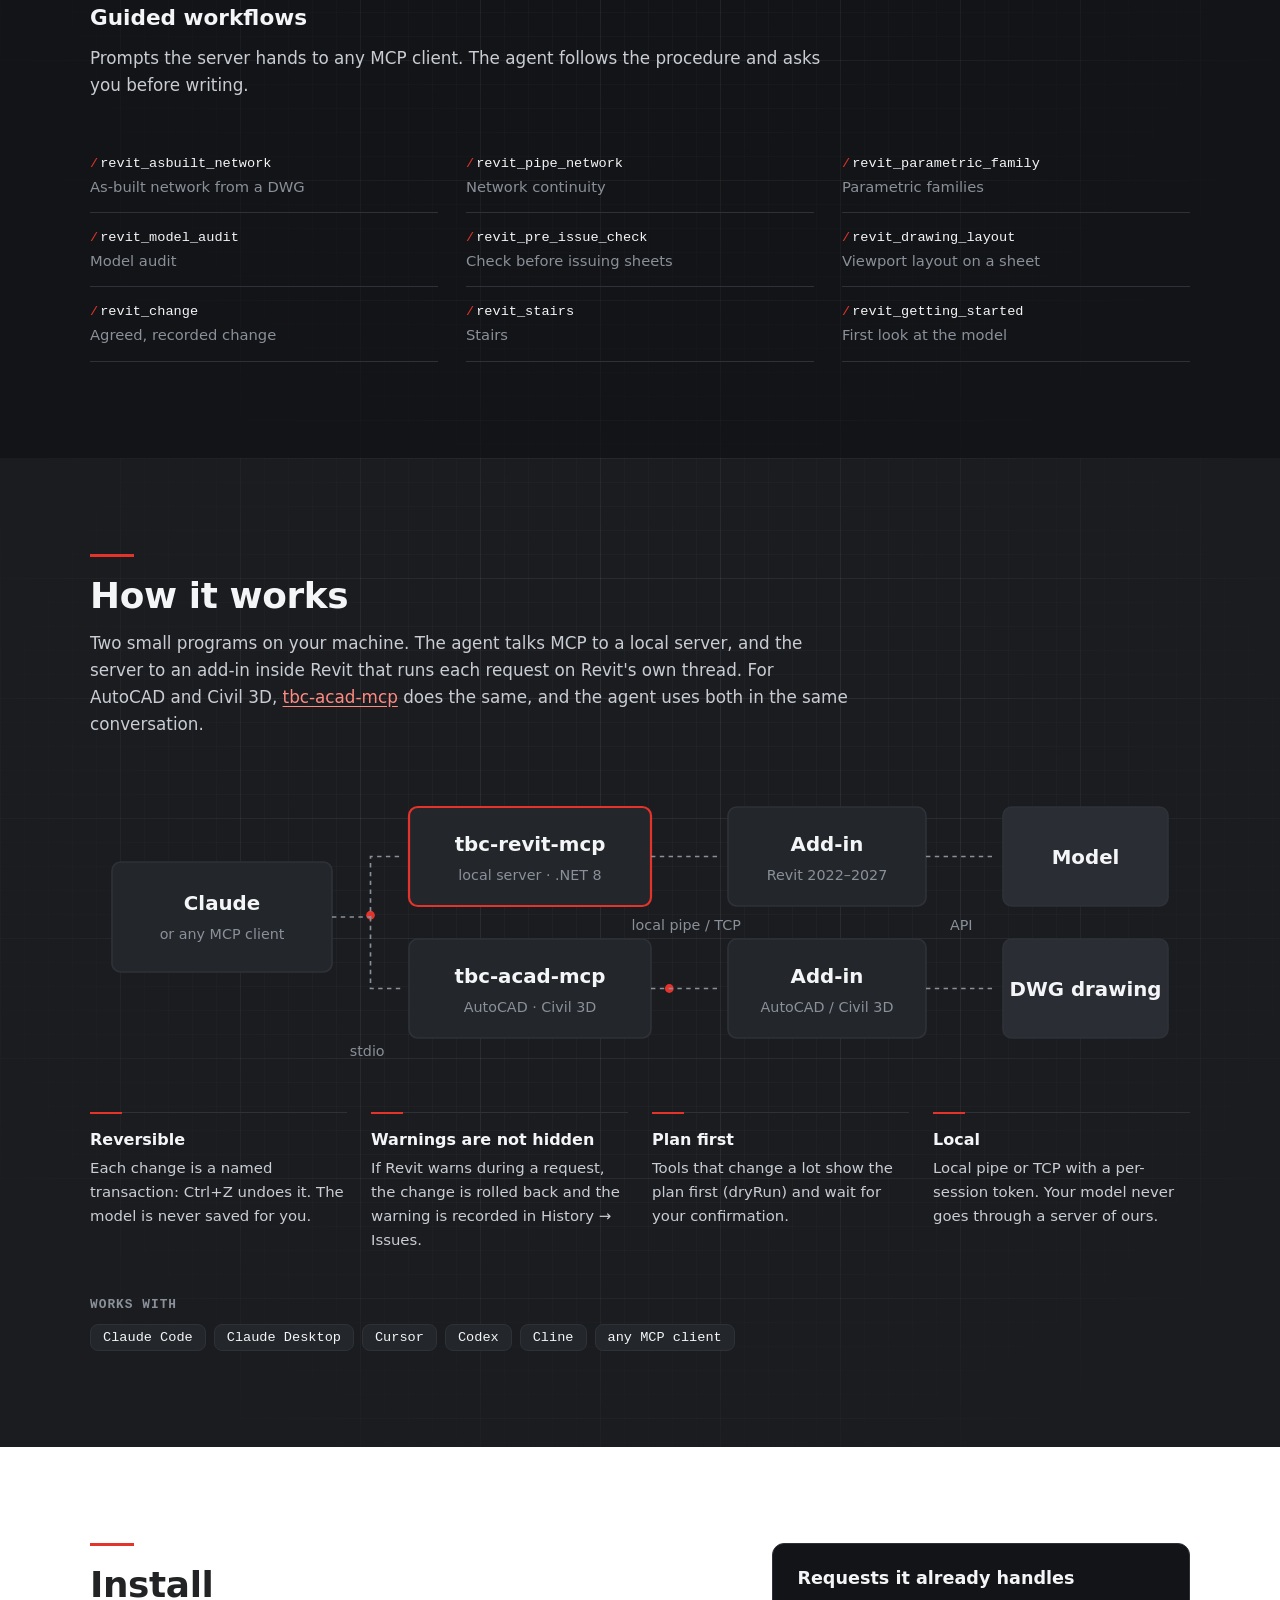
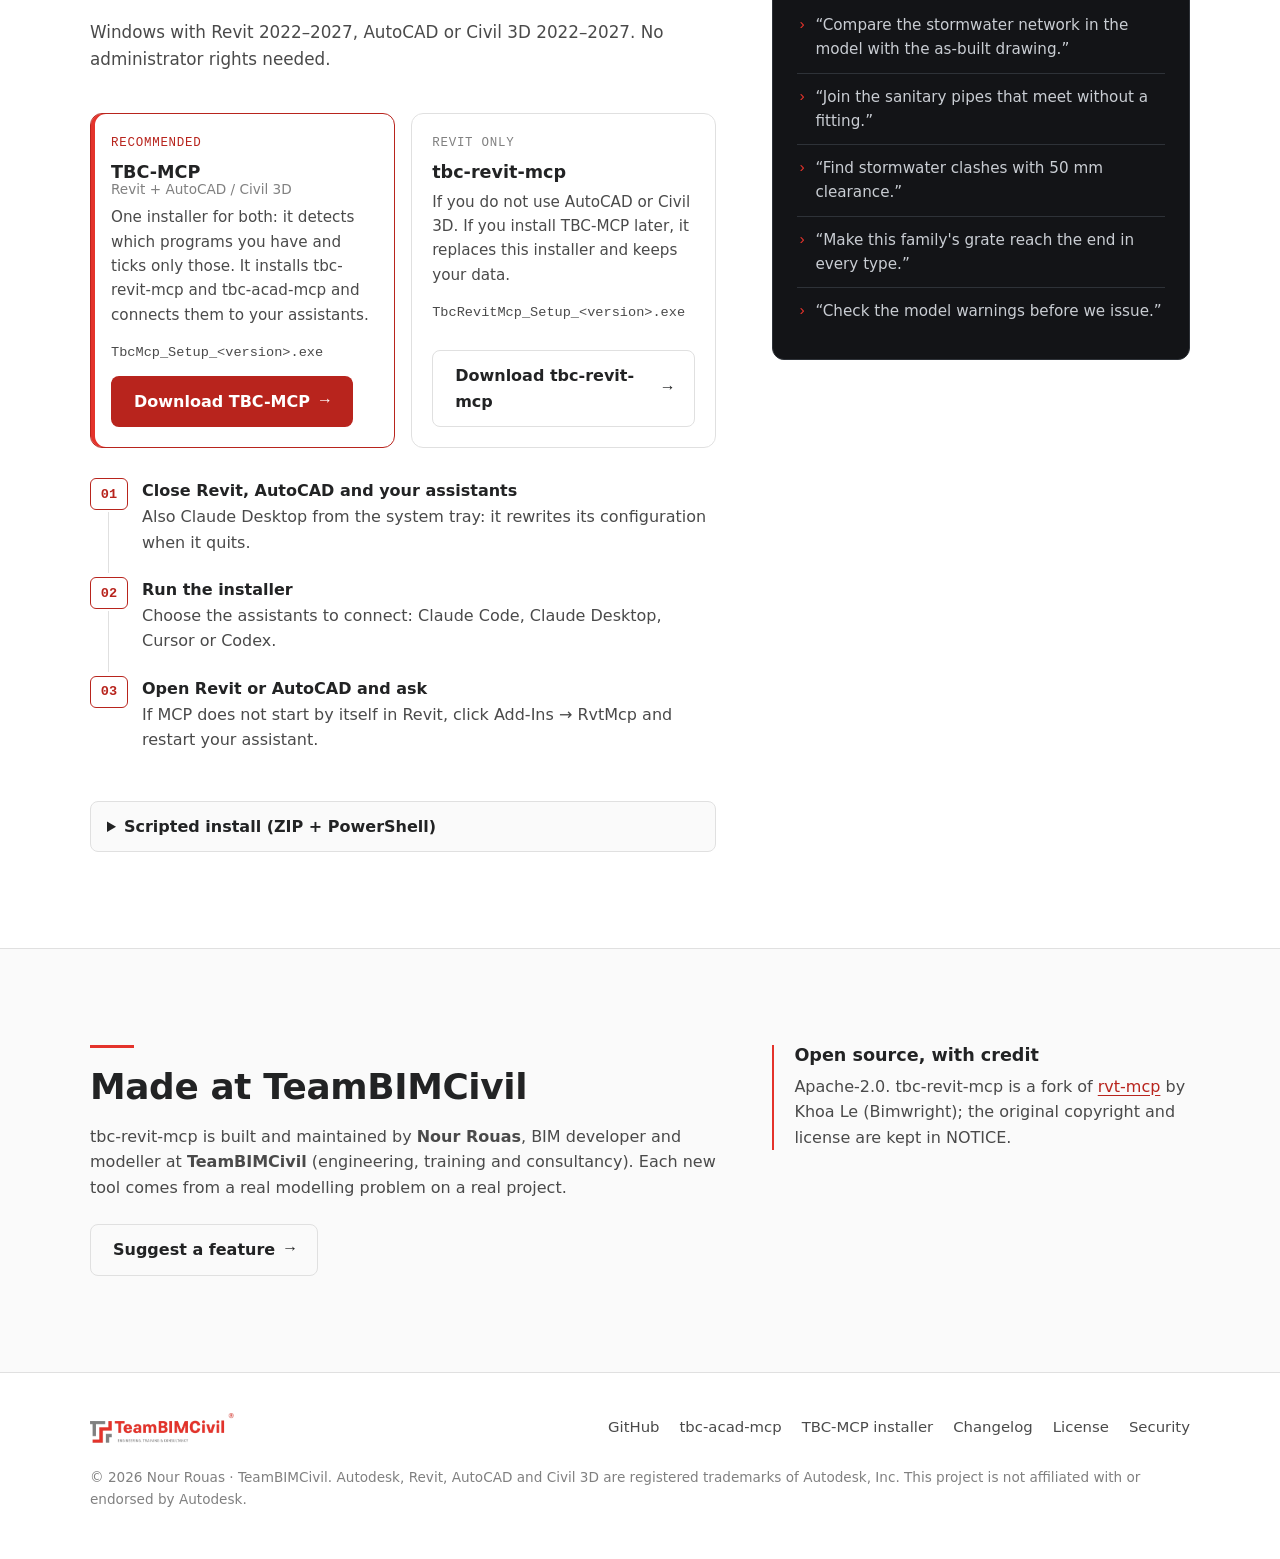
==== commit 8a0456ff: "feat(site): download the TBC-MCP suite installer [skip ci] The hero and the install section offer th" ====
--- a/site/index.html
+++ b/site/index.html
@@ -60,7 +60,7 @@
         <span lang="en">tbc-revit-mcp connects Claude, or any MCP client, to the model you have open. It reads DWG drawings, rebuilds as-built networks, joins pipes, finds clashes and fixes families. Everything runs on your machine, and every change is a transaction you can undo.</span>
       </p>
       <div class="ctas">
-        <a class="btn btn-primary" href="https://github.com/desarrolloteambimcivil/tbc_mcp_revit/releases/latest"><span lang="es">Descargar la última versión</span><span lang="en">Download the latest release</span></a>
+        <a class="btn btn-primary" href="https://github.com/desarrolloteambimcivil/tbc_mcp_setup/releases/latest"><span lang="es">Descargar TBC-MCP</span><span lang="en">Download TBC-MCP</span></a>
         <a class="btn btn-secondary" href="#casos"><span lang="es">Ver casos resueltos</span><span lang="en">See solved cases</span></a>
       </div>
     </div>
@@ -306,8 +306,8 @@
   <div class="wrap">
     <h2><span lang="es">Cómo funciona</span><span lang="en">How it works</span></h2>
     <p class="section-lead">
-      <span lang="es">Dos programas pequeños en tu equipo. El agente habla MCP con un servidor local y el servidor con un complemento dentro de Revit, que ejecuta cada petición en el hilo de Revit. Para AutoCAD y Civil 3D, tbc-acad-mcp hace lo mismo.</span>
-      <span lang="en">Two small programs on your machine. The agent talks MCP to a local server, and the server to an add-in inside Revit that runs each request on Revit's own thread. For AutoCAD and Civil 3D, tbc-acad-mcp does the same.</span>
+      <span lang="es">Dos programas pequeños en tu equipo. El agente habla MCP con un servidor local y el servidor con un complemento dentro de Revit, que ejecuta cada petición en el hilo de Revit. Para AutoCAD y Civil 3D, <a href="https://github.com/desarrolloteambimcivil/tbc_mcp_autocad">tbc-acad-mcp</a> hace lo mismo, y el agente usa los dos en la misma conversación.</span>
+      <span lang="en">Two small programs on your machine. The agent talks MCP to a local server, and the server to an add-in inside Revit that runs each request on Revit's own thread. For AutoCAD and Civil 3D, <a href="https://github.com/desarrolloteambimcivil/tbc_mcp_autocad">tbc-acad-mcp</a> does the same, and the agent uses both in the same conversation.</span>
     </p>
     <svg class="arch" viewBox="0 0 1000 250" role="img" aria-labelledby="arch-title">
       <title id="arch-title">Claude o cualquier cliente MCP, al servidor local, al complemento de Revit o de AutoCAD, al modelo o al plano</title>
@@ -341,18 +341,33 @@
     <div>
       <h2><span lang="es">Instalar</span><span lang="en">Install</span></h2>
       <p class="section-lead">
-        <span lang="es">Windows con Revit 2022–2027. Un instalador para todas tus versiones de Revit, sin permisos de administrador.</span>
-        <span lang="en">Windows with Revit 2022–2027. One installer for every Revit year you have, no administrator rights needed.</span>
+        <span lang="es">Windows con Revit 2022–2027, AutoCAD o Civil 3D 2022–2027. Sin permisos de administrador.</span>
+        <span lang="en">Windows with Revit 2022–2027, AutoCAD or Civil 3D 2022–2027. No administrator rights needed.</span>
       </p>
+      <div class="pick">
+        <div class="pick-card pick-main">
+          <p class="pick-tag"><span lang="es">Recomendado</span><span lang="en">Recommended</span></p>
+          <h3>TBC-MCP <span class="pick-sub">Revit + AutoCAD / Civil 3D</span></h3>
+          <p><span lang="es">Un instalador para los dos: detecta qué programas tienes y marca solo esos. Instala tbc-revit-mcp y tbc-acad-mcp y los conecta a tus asistentes.</span><span lang="en">One installer for both: it detects which programs you have and ticks only those. It installs tbc-revit-mcp and tbc-acad-mcp and connects them to your assistants.</span></p>
+          <p class="pick-file"><code>TbcMcp_Setup_&lt;<span lang="es">versión</span><span lang="en">version</span>&gt;.exe</code></p>
+          <a class="btn btn-primary" href="https://github.com/desarrolloteambimcivil/tbc_mcp_setup/releases/latest"><span lang="es">Descargar TBC-MCP</span><span lang="en">Download TBC-MCP</span></a>
+        </div>
+        <div class="pick-card">
+          <p class="pick-tag"><span lang="es">Solo Revit</span><span lang="en">Revit only</span></p>
+          <h3>tbc-revit-mcp</h3>
+          <p><span lang="es">Si no usas AutoCAD ni Civil 3D. Si más adelante instalas TBC-MCP, sustituye a este instalador y conserva tus datos.</span><span lang="en">If you do not use AutoCAD or Civil 3D. If you install TBC-MCP later, it replaces this installer and keeps your data.</span></p>
+          <p class="pick-file"><code>TbcRevitMcp_Setup_&lt;<span lang="es">versión</span><span lang="en">version</span>&gt;.exe</code></p>
+          <a class="btn btn-secondary" href="https://github.com/desarrolloteambimcivil/tbc_mcp_revit/releases/latest"><span lang="es">Descargar tbc-revit-mcp</span><span lang="en">Download tbc-revit-mcp</span></a>
+        </div>
+      </div>
       <ol class="steps">
-        <li><b><span lang="es">Descarga el instalador</span><span lang="en">Download the installer</span></b>
-          <span lang="es"><code>TbcRevitMcp_Setup_&lt;versión&gt;.exe</code> de la <a href="https://github.com/desarrolloteambimcivil/tbc_mcp_revit/releases/latest">última versión publicada</a>.</span><span lang="en"><code>TbcRevitMcp_Setup_&lt;version&gt;.exe</code> from the <a href="https://github.com/desarrolloteambimcivil/tbc_mcp_revit/releases/latest">latest release</a>.</span></li>
-        <li><b><span lang="es">Cierra Revit y tu asistente, y ejecútalo</span><span lang="en">Close Revit and your assistant, then run it</span></b>
+        <li><b><span lang="es">Cierra Revit, AutoCAD y tus asistentes</span><span lang="en">Close Revit, AutoCAD and your assistants</span></b>
+          <span lang="es">También Claude Desktop desde la bandeja del sistema: al cerrarse reescribe su configuración.</span><span lang="en">Also Claude Desktop from the system tray: it rewrites its configuration when it quits.</span></li>
+        <li><b><span lang="es">Ejecuta el instalador</span><span lang="en">Run the installer</span></b>
           <span lang="es">Elige qué asistentes conectar: Claude Code, Claude Desktop, Cursor o Codex.</span><span lang="en">Choose the assistants to connect: Claude Code, Claude Desktop, Cursor or Codex.</span></li>
-        <li><b><span lang="es">Abre Revit y pregunta</span><span lang="en">Open Revit and ask</span></b>
-          <span lang="es">Si MCP no arranca solo, pulsa Complementos → RvtMcp y reinicia tu asistente.</span><span lang="en">If MCP does not start by itself, click Add-Ins → RvtMcp and restart your assistant.</span></li>
+        <li><b><span lang="es">Abre Revit o AutoCAD y pregunta</span><span lang="en">Open Revit or AutoCAD and ask</span></b>
+          <span lang="es">Si en Revit MCP no arranca solo, pulsa Complementos → RvtMcp y reinicia tu asistente.</span><span lang="en">If MCP does not start by itself in Revit, click Add-Ins → RvtMcp and restart your assistant.</span></li>
       </ol>
-      <a class="btn btn-primary" href="https://github.com/desarrolloteambimcivil/tbc_mcp_revit/releases/latest"><span lang="es">Descargar la última versión</span><span lang="en">Download the latest release</span></a>
       <details class="note">
         <summary><span lang="es">Instalación por script (ZIP + PowerShell)</span><span lang="en">Scripted install (ZIP + PowerShell)</span></summary>
         <pre class="code">powershell -ExecutionPolicy Bypass -File .\install.ps1 -WhatIf -Client claude
@@ -400,6 +415,8 @@
     <img src="assets/teambimcivil_logo_h.png" alt="TeamBIMCivil" width="862" height="180">
     <nav>
       <a href="https://github.com/desarrolloteambimcivil/tbc_mcp_revit">GitHub</a>
+      <a href="https://github.com/desarrolloteambimcivil/tbc_mcp_autocad">tbc-acad-mcp</a>
+      <a href="https://github.com/desarrolloteambimcivil/tbc_mcp_setup"><span lang="es">Instalador TBC-MCP</span><span lang="en">TBC-MCP installer</span></a>
       <a href="https://github.com/desarrolloteambimcivil/tbc_mcp_revit/blob/master/CHANGELOG.md">Changelog</a>
       <a href="https://github.com/desarrolloteambimcivil/tbc_mcp_revit/blob/master/LICENSE"><span lang="es">Licencia</span><span lang="en">License</span></a>
       <a href="https://github.com/desarrolloteambimcivil/tbc_mcp_revit/blob/master/SECURITY.md"><span lang="es">Seguridad</span><span lang="en">Security</span></a>
--- a/site/styles.css
+++ b/site/styles.css
@@ -268,6 +268,16 @@
 }
 .steps li:not(:last-child)::after { content: ""; position: absolute; left: 18px; top: 34px; bottom: 4px; width: 1px; background: var(--grey-surface); }
 .steps b { display: block; color: var(--strong); }
+.pick { display: grid; grid-template-columns: 1fr 1fr; gap: 16px; margin: 0 0 30px; }
+.pick-card { display: flex; flex-direction: column; border: 1px solid var(--grey-surface); border-radius: var(--radius-panel); padding: 20px; background: var(--surface); }
+.pick-main { border-color: var(--red-action); box-shadow: inset 4px 0 0 var(--red); }
+.pick-card h3 { margin: 4px 0 8px; color: var(--strong); }
+.pick-card p { margin: 0 0 12px; font-size: 0.95rem; }
+.pick-card .pick-tag { font-family: var(--mono); font-size: 0.78rem; letter-spacing: 0.06em; text-transform: uppercase; color: var(--grey-brand); margin-bottom: 4px; }
+.pick-main .pick-tag { color: var(--red-action); }
+.pick-sub { display: block; font-size: 0.85rem; font-weight: 400; color: var(--grey-brand); }
+.pick-file code { font-family: var(--mono); font-size: 0.85rem; overflow-wrap: anywhere; }
+.pick-card .btn { margin-top: auto; align-self: flex-start; }
 .note { margin-top: 22px; border: 1px solid var(--grey-surface); border-radius: var(--radius-control); padding: 12px 16px; background: var(--bg); }
 .note summary { cursor: pointer; font-weight: 600; color: var(--strong); }
 .note p { margin: 10px 0 0; font-size: 0.93rem; }
@@ -306,10 +316,11 @@
 }
 
 /* Grid items may shrink below the width of long tool names. */
-.hero-grid > *, .case > *, .install > *, .about > *, .tool-grid > *, .workflows > *, .principles > *, .stats > * { min-width: 0; }
+.hero-grid > *, .case > *, .install > *, .pick > *, .about > *, .tool-grid > *, .workflows > *, .principles > *, .stats > * { min-width: 0; }
 
 @media (max-width: 960px) {
   .hero-grid, .case, .install, .about { grid-template-columns: minmax(0, 1fr); gap: 36px; }
+  .pick { grid-template-columns: minmax(0, 1fr); }
   .tool-grid, .workflows { grid-template-columns: repeat(2, minmax(0, 1fr)); }
   .principles { grid-template-columns: repeat(2, minmax(0, 1fr)); }
   .nav { display: none; }
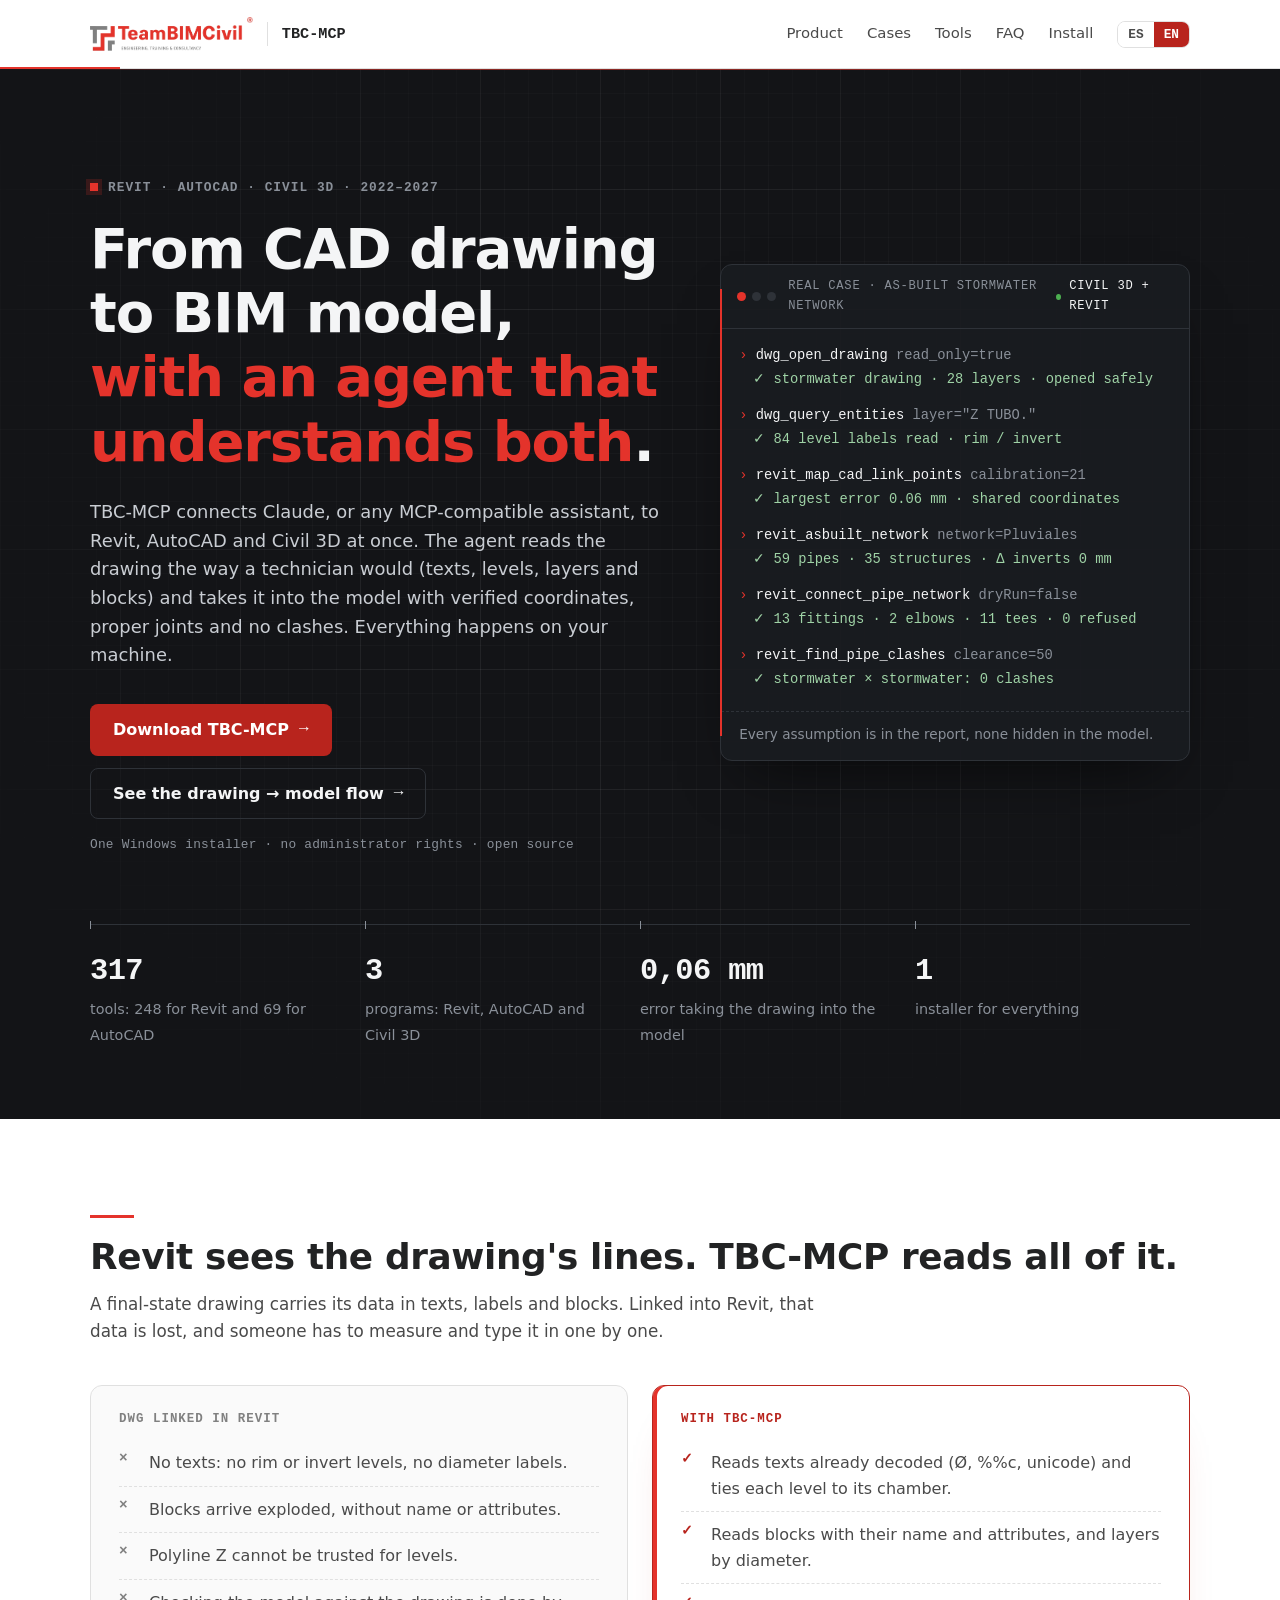
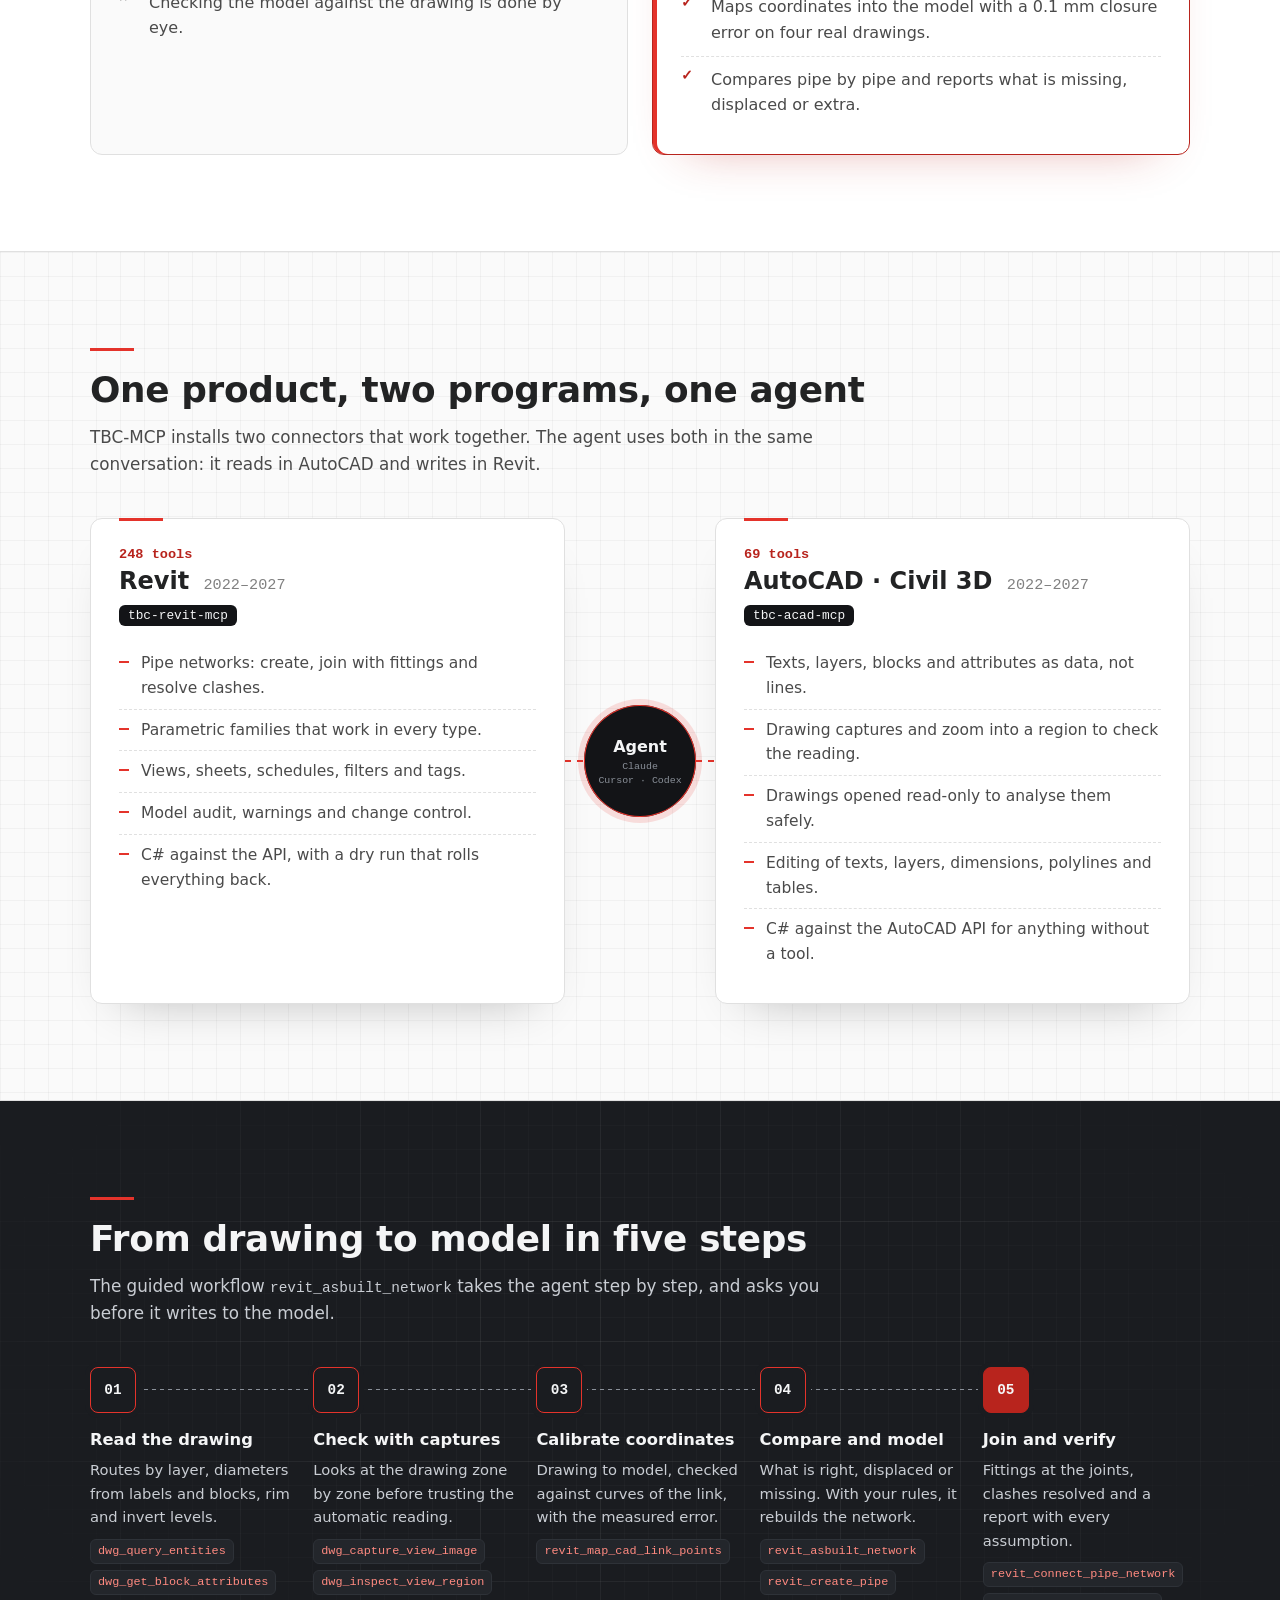
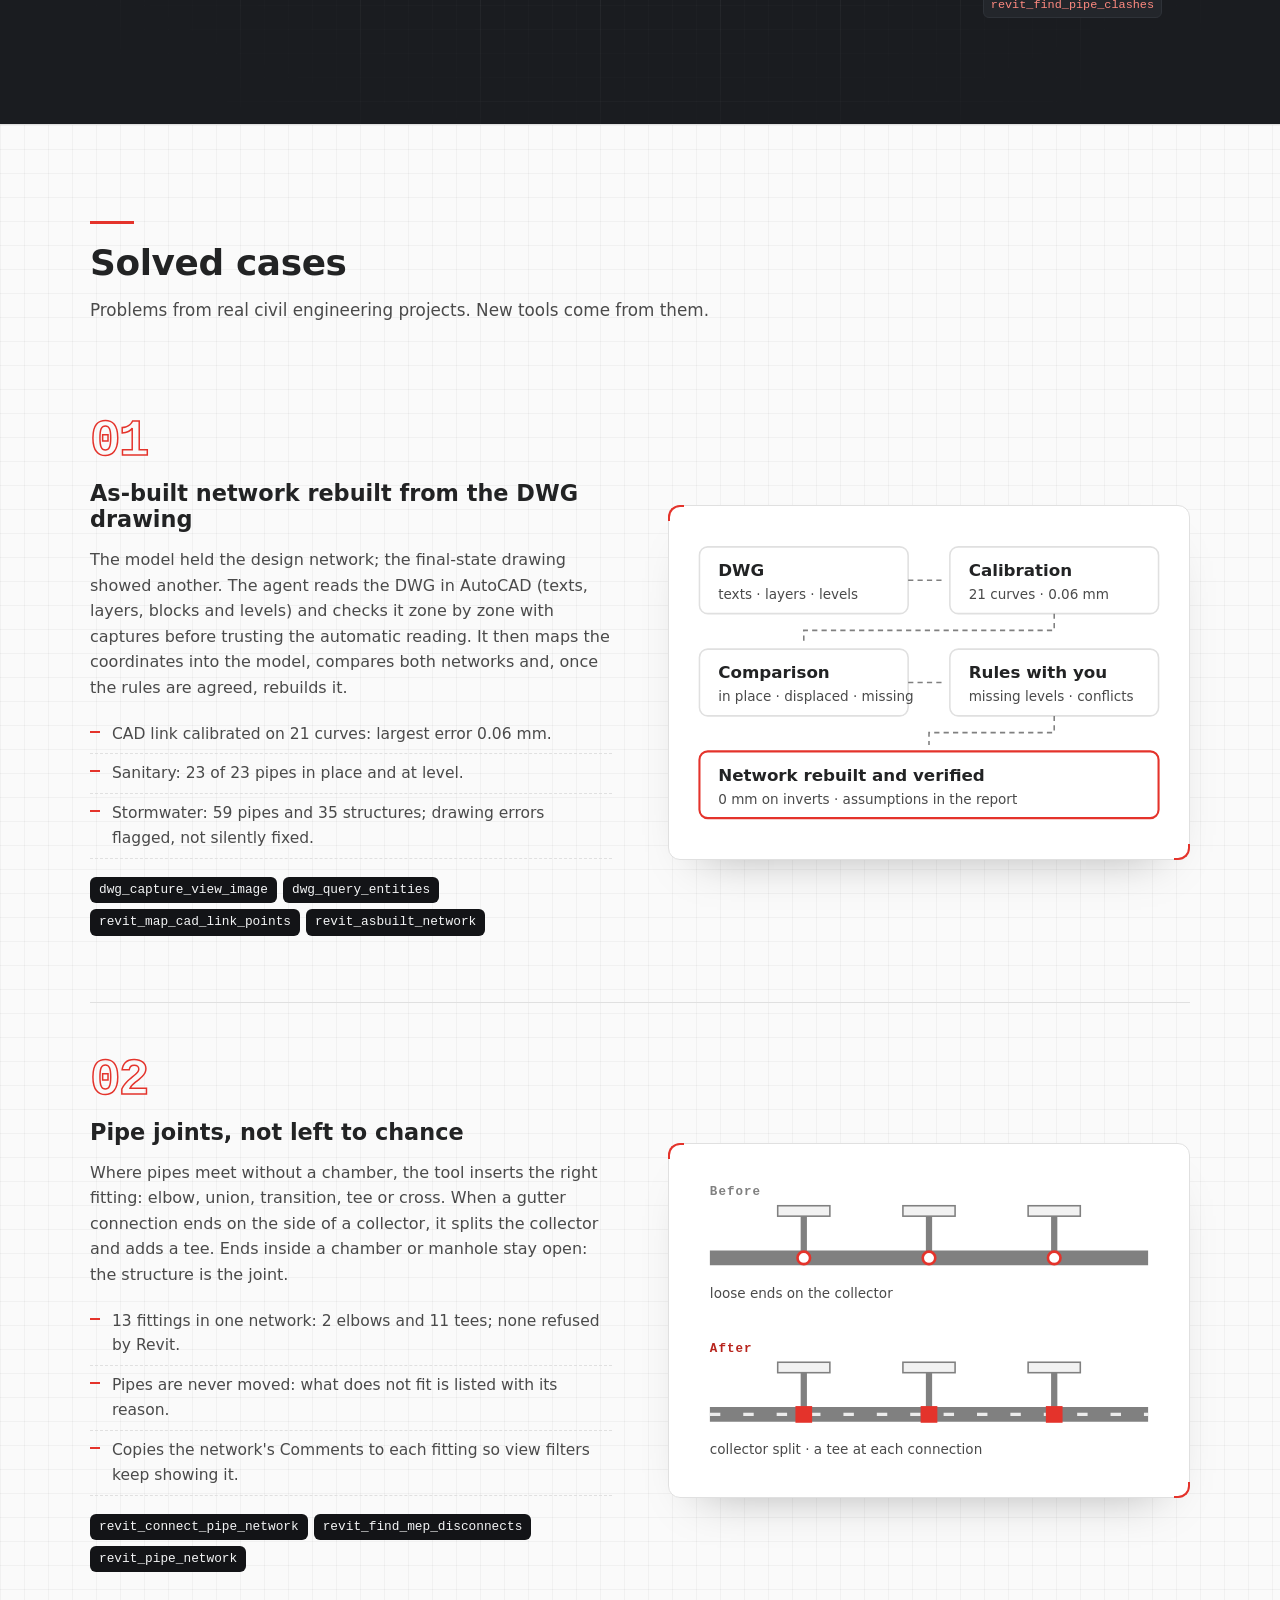
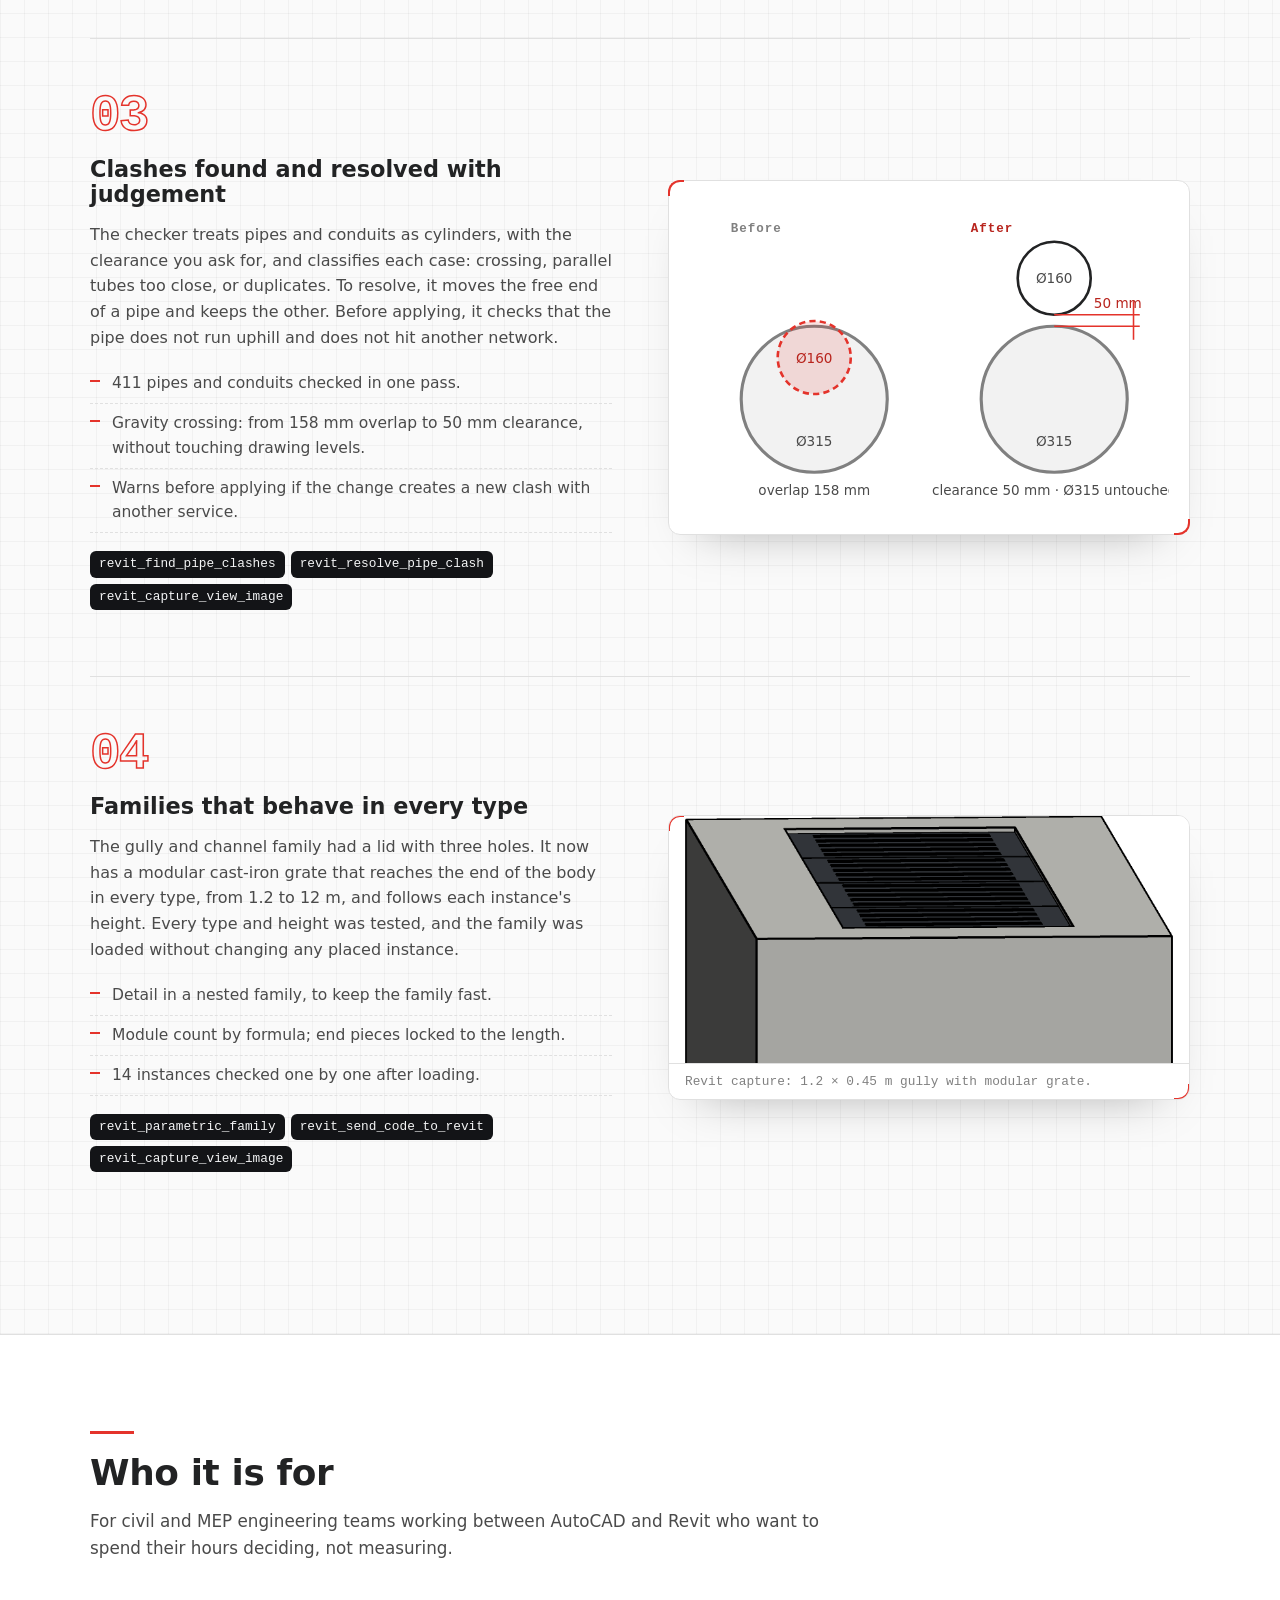
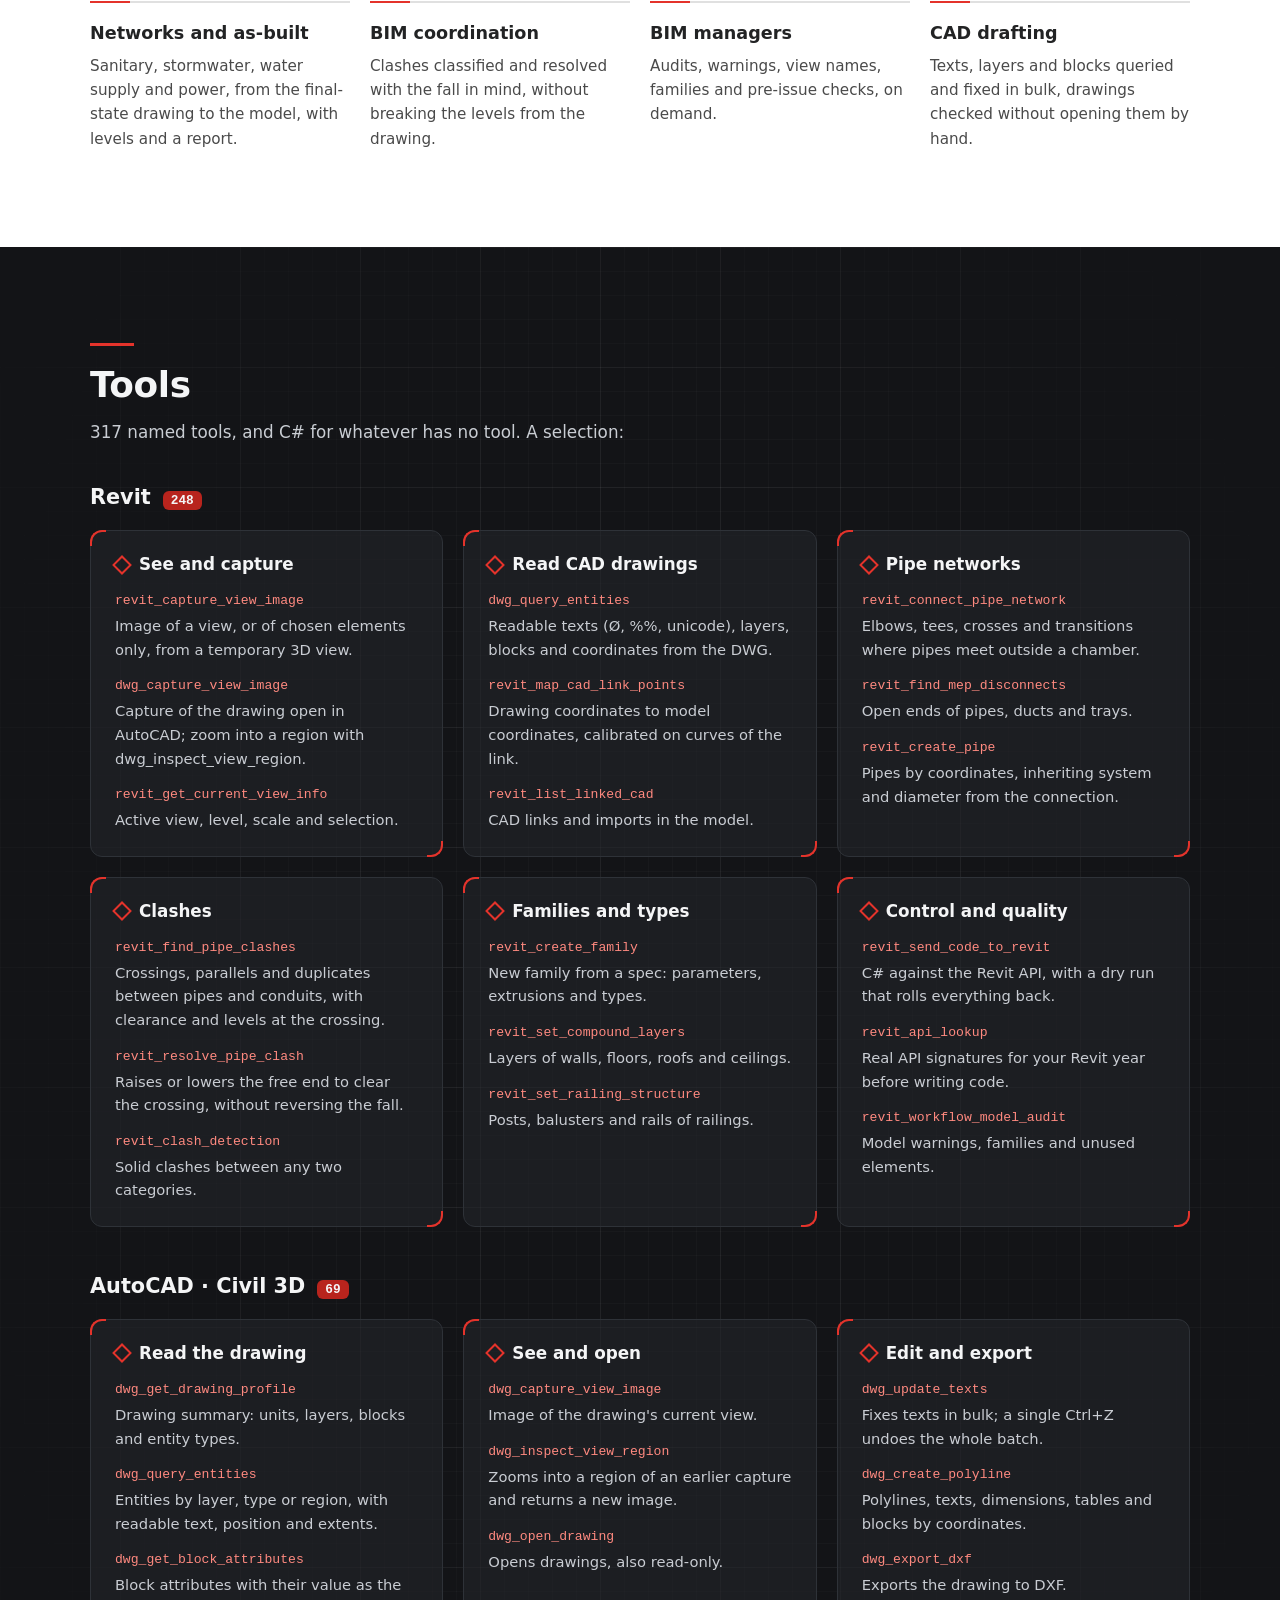
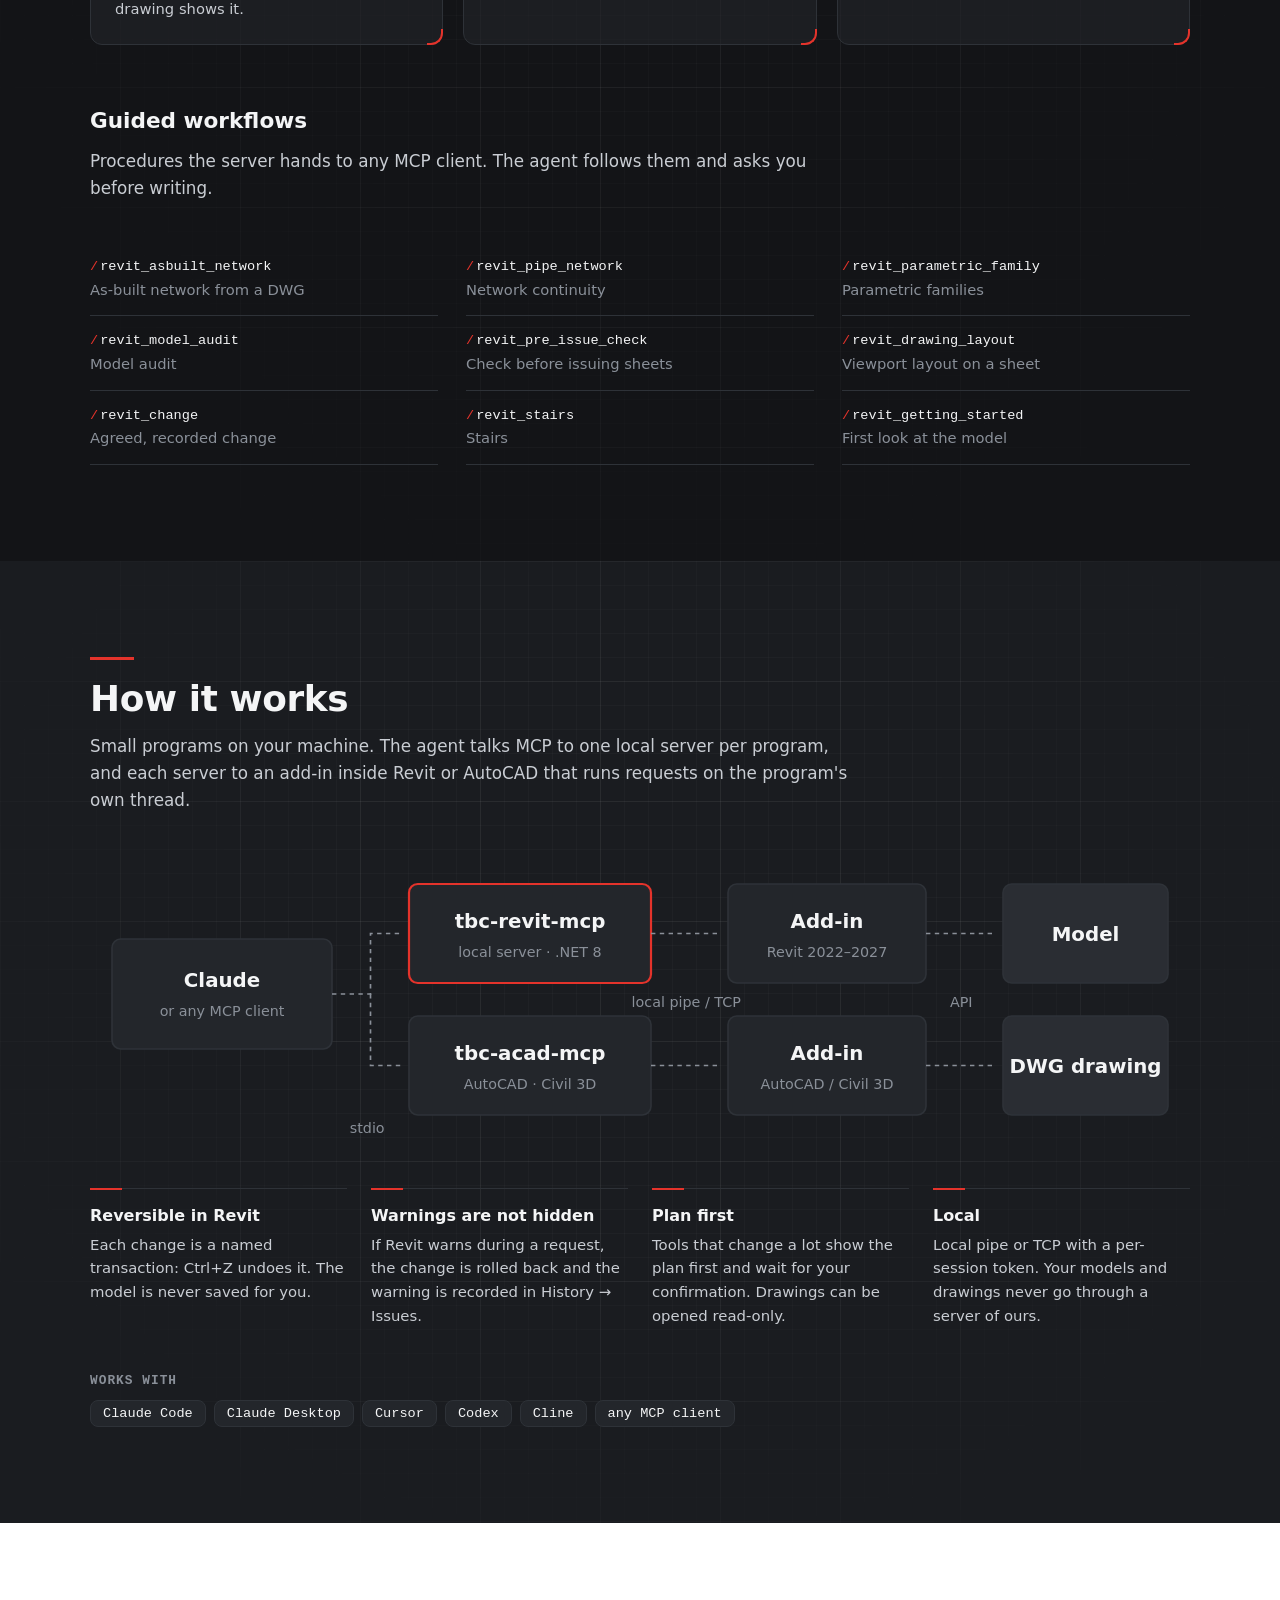
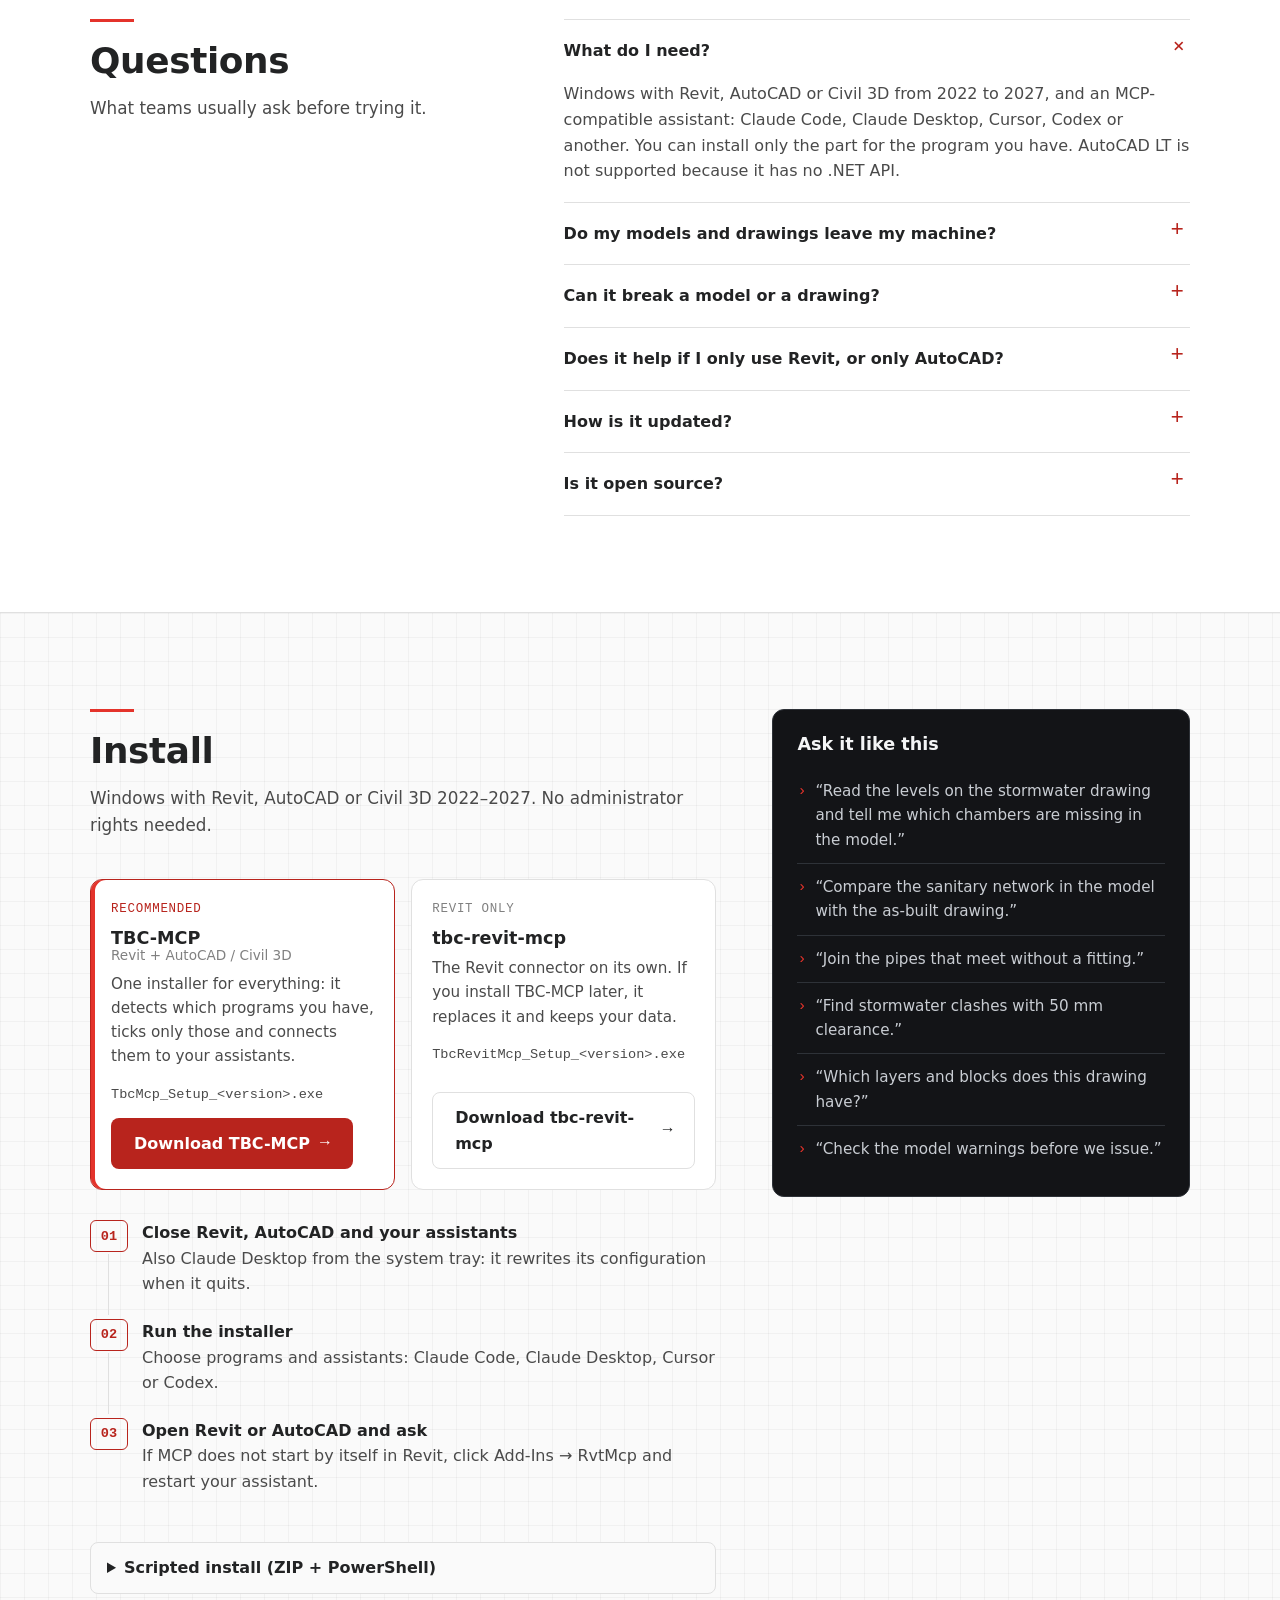
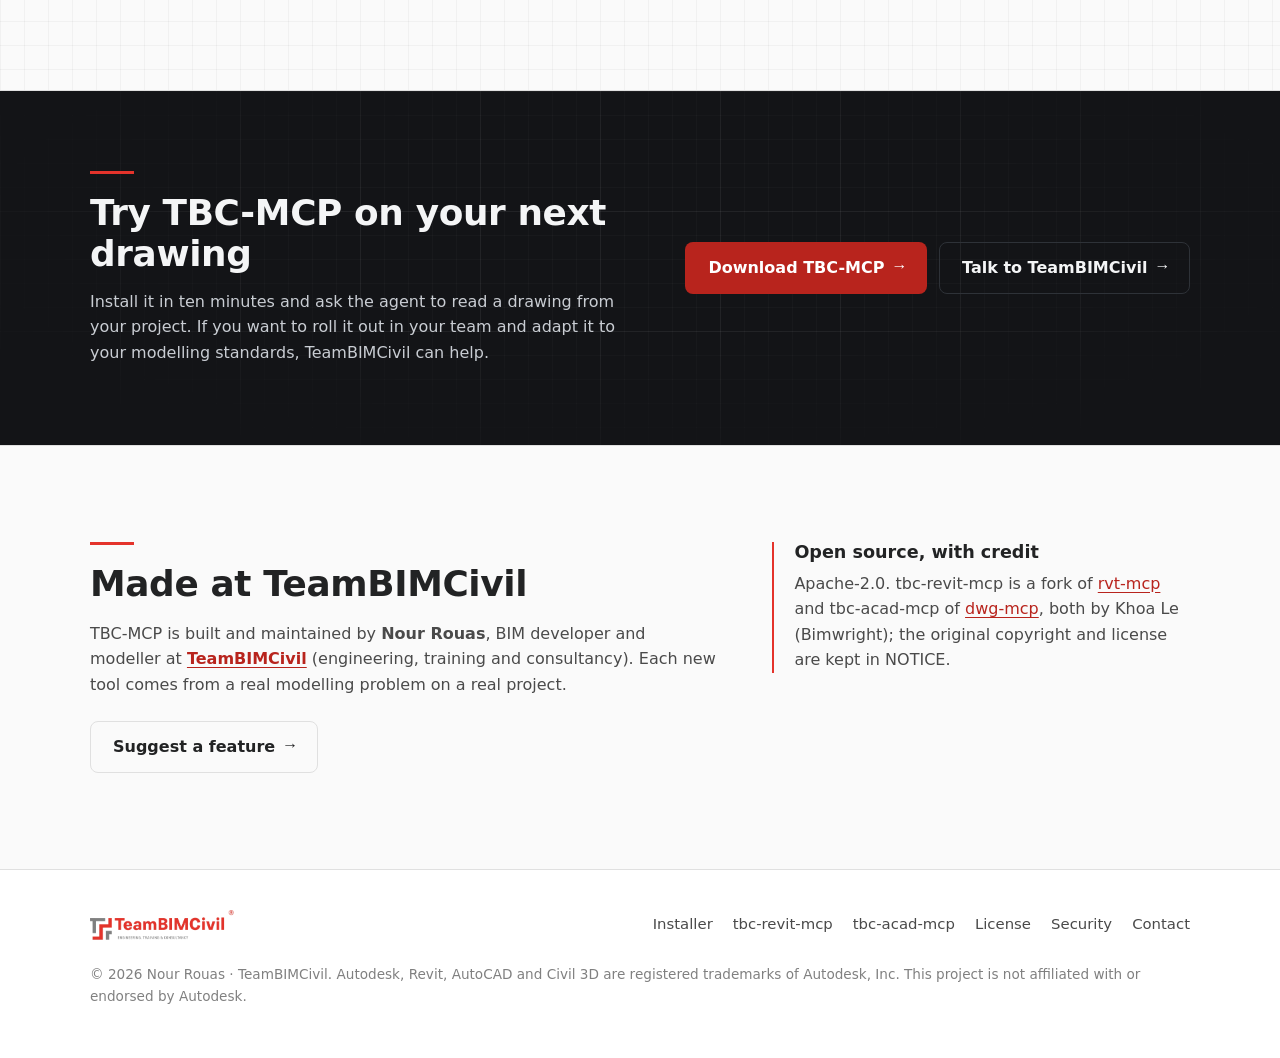
==== commit 8fc3f38c: "feat(site): present TBC-MCP as one product for Revit, AutoCAD and Civil 3D The site now sells the su" ====
--- a/site/index.html
+++ b/site/index.html
@@ -3,10 +3,10 @@
 <head>
   <meta charset="utf-8">
   <meta name="viewport" content="width=device-width, initial-scale=1">
-  <title>tbc-revit-mcp · TeamBIMCivil</title>
-  <meta name="description" content="tbc-revit-mcp conecta Claude y otros agentes MCP con Revit 2022–2027 y AutoCAD/Civil 3D: lee planos DWG, rehace redes as-built, detecta colisiones y une tuberías. Local y reversible. TeamBIMCivil.">
-  <meta property="og:title" content="tbc-revit-mcp · TeamBIMCivil">
-  <meta property="og:description" content="Agentes que modelan en Revit con datos de tus planos: redes as-built, uniones, colisiones y familias, con cada cambio verificado y reversible.">
+  <title>TBC-MCP · Del plano CAD al modelo BIM · TeamBIMCivil</title>
+  <meta name="description" content="TBC-MCP conecta Claude y otros agentes MCP con Revit, AutoCAD y Civil 3D 2022–2027 a la vez: el agente lee el plano DWG como un técnico y lo lleva al modelo Revit con coordenadas verificadas, uniones y sin colisiones. Local. TeamBIMCivil.">
+  <meta property="og:title" content="TBC-MCP · Del plano CAD al modelo BIM">
+  <meta property="og:description" content="Un agente de IA que lee tus planos de AutoCAD y Civil 3D y modela en Revit con esos datos: redes as-built, uniones, colisiones y familias. Un instalador, todo en tu equipo.">
   <meta property="og:type" content="website">
   <meta name="theme-color" content="#ffffff">
   <link rel="icon" href="assets/teambimcivil_icono.png" type="image/png">
@@ -29,14 +29,14 @@
   <div class="wrap header-row">
     <a class="brand" href="#top">
       <img src="assets/teambimcivil_logo_h.png" alt="TeamBIMCivil" width="862" height="180">
-      <span class="product">tbc-revit-mcp</span>
+      <span class="product">TBC-MCP</span>
     </a>
     <nav class="nav" aria-label="Principal">
+      <a href="#producto"><span lang="es">Producto</span><span lang="en">Product</span></a>
       <a href="#casos"><span lang="es">Casos</span><span lang="en">Cases</span></a>
       <a href="#herramientas"><span lang="es">Herramientas</span><span lang="en">Tools</span></a>
-      <a href="#funcionamiento"><span lang="es">Cómo funciona</span><span lang="en">How it works</span></a>
+      <a href="#preguntas"><span lang="es">Preguntas</span><span lang="en">FAQ</span></a>
       <a href="#instalar"><span lang="es">Instalar</span><span lang="en">Install</span></a>
-      <a href="https://github.com/desarrolloteambimcivil/tbc_mcp_revit">GitHub</a>
     </nav>
     <div class="lang-toggle" role="group" aria-label="Idioma / Language">
       <button type="button" data-set-lang="es" aria-pressed="true">ES</button>
@@ -50,30 +50,35 @@
 <section class="hero dark" data-grid>
   <div class="wrap hero-grid">
     <div>
-      <p class="kicker"><span lang="es">MCP para Autodesk Revit 2022–2027 y AutoCAD / Civil 3D</span><span lang="en">MCP for Autodesk Revit 2022–2027 and AutoCAD / Civil 3D</span></p>
+      <p class="kicker">Revit · AutoCAD · Civil 3D · 2022–2027</p>
       <h1>
-        <span lang="es">Un agente que modela en Revit con <em>los datos de tus planos</em>.</span>
-        <span lang="en">An agent that models in Revit from <em>your drawings</em>.</span>
+        <span lang="es">Del plano CAD al modelo BIM, <em>con un agente que entiende los dos</em>.</span>
+        <span lang="en">From CAD drawing to BIM model, <em>with an agent that understands both</em>.</span>
       </h1>
       <p class="lead">
-        <span lang="es">tbc-revit-mcp conecta Claude, o cualquier cliente MCP, con el modelo que tienes abierto. Lee planos DWG, rehace redes as-built, une tuberías, detecta colisiones y corrige familias. Todo en tu equipo, y cada cambio en una transacción que puedes deshacer.</span>
-        <span lang="en">tbc-revit-mcp connects Claude, or any MCP client, to the model you have open. It reads DWG drawings, rebuilds as-built networks, joins pipes, finds clashes and fixes families. Everything runs on your machine, and every change is a transaction you can undo.</span>
+        <span lang="es">TBC-MCP conecta Claude, o cualquier asistente compatible con MCP, con Revit, AutoCAD y Civil 3D a la vez. El agente lee el plano como lo haría un técnico (textos, cotas, capas y bloques) y lo lleva al modelo con coordenadas verificadas, uniones correctas y sin colisiones. Todo ocurre en tu equipo.</span>
+        <span lang="en">TBC-MCP connects Claude, or any MCP-compatible assistant, to Revit, AutoCAD and Civil 3D at once. The agent reads the drawing the way a technician would (texts, levels, layers and blocks) and takes it into the model with verified coordinates, proper joints and no clashes. Everything happens on your machine.</span>
       </p>
       <div class="ctas">
         <a class="btn btn-primary" href="https://github.com/desarrolloteambimcivil/tbc_mcp_setup/releases/latest"><span lang="es">Descargar TBC-MCP</span><span lang="en">Download TBC-MCP</span></a>
-        <a class="btn btn-secondary" href="#casos"><span lang="es">Ver casos resueltos</span><span lang="en">See solved cases</span></a>
-      </div>
+        <a class="btn btn-secondary" href="#flujo"><span lang="es">Ver el flujo plano → modelo</span><span lang="en">See the drawing → model flow</span></a>
+      </div>
+      <p class="hero-note"><span lang="es">Un instalador para Windows · sin permisos de administrador · código abierto</span><span lang="en">One Windows installer · no administrator rights · open source</span></p>
     </div>
 
     <aside class="console" aria-labelledby="console-title">
       <div class="console-bar">
         <span class="dots" aria-hidden="true"><i></i><i></i><i></i></span>
         <span id="console-title"><span lang="es">caso real · red de pluviales as-built</span><span lang="en">real case · as-built stormwater network</span></span>
-        <span class="live">REVIT 2024</span>
+        <span class="live">CIVIL 3D + REVIT</span>
       </div>
       <ol class="console-log">
+        <li><span class="cmd">dwg_open_drawing</span> <span class="arg">read_only=true</span>
+          <span class="out"><span lang="es">plano de pluviales · 28 capas · abierto sin riesgo</span><span lang="en">stormwater drawing · 28 layers · opened safely</span></span></li>
+        <li><span class="cmd">dwg_query_entities</span> <span class="arg">layer="Z TUBO."</span>
+          <span class="out"><span lang="es">84 rótulos de cota leídos · Z ARQUETA / Z TUBERÍA</span><span lang="en">84 level labels read · rim / invert</span></span></li>
         <li><span class="cmd">revit_map_cad_link_points</span> <span class="arg">calibration=21</span>
-          <span class="out"><span lang="es">error máximo 0,06 mm · coordenadas compartidas verificadas</span><span lang="en">largest error 0.06 mm · shared coordinates verified</span></span></li>
+          <span class="out"><span lang="es">error máximo 0,06 mm · coordenadas compartidas</span><span lang="en">largest error 0.06 mm · shared coordinates</span></span></li>
         <li><span class="cmd">revit_asbuilt_network</span> <span class="arg">network=Pluviales</span>
           <span class="out"><span lang="es">59 tuberías · 35 estructuras · Δ cotas de fondo 0 mm</span><span lang="en">59 pipes · 35 structures · Δ inverts 0 mm</span></span></li>
         <li><span class="cmd">revit_connect_pipe_network</span> <span class="arg">dryRun=false</span>
@@ -87,11 +92,122 @@
 
   <div class="wrap">
     <ul class="stats">
-      <li><b>248</b><span lang="es">herramientas de Revit</span><span lang="en">Revit tools</span></li>
-      <li><b>9</b><span lang="es">flujos de trabajo guiados</span><span lang="en">guided workflows</span></li>
-      <li><b>2022–2027</b><span lang="es">versiones de Revit</span><span lang="en">Revit versions</span></li>
-      <li><b>Local</b><span lang="es">el modelo no sale de tu equipo</span><span lang="en">the model never leaves your PC</span></li>
+      <li><b data-count="317">317</b><span lang="es">herramientas: 248 de Revit y 69 de AutoCAD</span><span lang="en">tools: 248 for Revit and 69 for AutoCAD</span></li>
+      <li><b>3</b><span lang="es">programas: Revit, AutoCAD y Civil 3D</span><span lang="en">programs: Revit, AutoCAD and Civil 3D</span></li>
+      <li><b>0,06&nbsp;mm</b><span lang="es">error al llevar el plano al modelo</span><span lang="en">error taking the drawing into the model</span></li>
+      <li><b>1</b><span lang="es">instalador para todo</span><span lang="en">installer for everything</span></li>
     </ul>
+  </div>
+</section>
+
+<section id="problema">
+  <div class="wrap">
+    <h2><span lang="es">Revit ve las líneas del plano. TBC-MCP lo lee entero.</span><span lang="en">Revit sees the drawing's lines. TBC-MCP reads all of it.</span></h2>
+    <p class="section-lead">
+      <span lang="es">Un plano de estado final lleva los datos en textos, rótulos y bloques. Al vincularlo en Revit esos datos se pierden, y alguien tiene que medirlos y teclearlos uno a uno.</span>
+      <span lang="en">A final-state drawing carries its data in texts, labels and blocks. Linked into Revit, that data is lost, and someone has to measure and type it in one by one.</span>
+    </p>
+    <div class="versus">
+      <div class="versus-col versus-before" data-reveal>
+        <p class="versus-tag"><span lang="es">DWG vinculado en Revit</span><span lang="en">DWG linked in Revit</span></p>
+        <ul>
+          <li><span lang="es">No ve los textos: ni cotas de tapa y fondo, ni rótulos de diámetro.</span><span lang="en">No texts: no rim or invert levels, no diameter labels.</span></li>
+          <li><span lang="es">Los bloques llegan descompuestos, sin nombre ni atributos.</span><span lang="en">Blocks arrive exploded, without name or attributes.</span></li>
+          <li><span lang="es">La Z de las polilíneas no es fiable para cotas.</span><span lang="en">Polyline Z cannot be trusted for levels.</span></li>
+          <li><span lang="es">Comprobar el modelo contra el plano es trabajo a ojo.</span><span lang="en">Checking the model against the drawing is done by eye.</span></li>
+        </ul>
+      </div>
+      <div class="versus-col versus-after" data-reveal>
+        <p class="versus-tag"><span lang="es">Con TBC-MCP</span><span lang="en">With TBC-MCP</span></p>
+        <ul>
+          <li><span lang="es">Lee los textos ya legibles (Ø, %%c, unicode) y asocia cada cota a su arqueta.</span><span lang="en">Reads texts already decoded (Ø, %%c, unicode) and ties each level to its chamber.</span></li>
+          <li><span lang="es">Lee bloques con su nombre y atributos, y capas por diámetro.</span><span lang="en">Reads blocks with their name and attributes, and layers by diameter.</span></li>
+          <li><span lang="es">Lleva las coordenadas al modelo con error de cierre de 0,1 mm en cuatro planos reales.</span><span lang="en">Maps coordinates into the model with a 0.1 mm closure error on four real drawings.</span></li>
+          <li><span lang="es">Compara tramo a tramo y te entrega lo que falta, lo desplazado y lo que sobra.</span><span lang="en">Compares pipe by pipe and reports what is missing, displaced or extra.</span></li>
+        </ul>
+      </div>
+    </div>
+  </div>
+</section>
+
+<section class="band paper" id="producto">
+  <div class="wrap">
+    <h2><span lang="es">Un producto, dos programas, un agente</span><span lang="en">One product, two programs, one agent</span></h2>
+    <p class="section-lead">
+      <span lang="es">TBC-MCP instala dos conectores que trabajan juntos. El agente usa los dos en la misma conversación: lee en AutoCAD y escribe en Revit.</span>
+      <span lang="en">TBC-MCP installs two connectors that work together. The agent uses both in the same conversation: it reads in AutoCAD and writes in Revit.</span>
+    </p>
+    <div class="duo">
+      <article class="duo-card" data-reveal>
+        <p class="duo-count">248 <span lang="es">herramientas</span><span lang="en">tools</span></p>
+        <h3>Revit <span class="duo-years">2022–2027</span></h3>
+        <p class="duo-sub"><code>tbc-revit-mcp</code></p>
+        <ul>
+          <li><span lang="es">Redes de tuberías: crear, unir con piezas y resolver colisiones.</span><span lang="en">Pipe networks: create, join with fittings and resolve clashes.</span></li>
+          <li><span lang="es">Familias paramétricas que funcionan en todos sus tipos.</span><span lang="en">Parametric families that work in every type.</span></li>
+          <li><span lang="es">Vistas, planos, tablas, filtros y etiquetas.</span><span lang="en">Views, sheets, schedules, filters and tags.</span></li>
+          <li><span lang="es">Auditoría del modelo, avisos y control de cambios.</span><span lang="en">Model audit, warnings and change control.</span></li>
+          <li><span lang="es">C# contra la API, con modo de prueba que lo deshace todo.</span><span lang="en">C# against the API, with a dry run that rolls everything back.</span></li>
+        </ul>
+      </article>
+      <div class="duo-hub" aria-hidden="true">
+        <span class="duo-line"></span>
+        <span class="duo-node">
+          <b><span lang="es">Agente</span><span lang="en">Agent</span></b>
+          <small>Claude<br>Cursor · Codex</small>
+        </span>
+        <span class="duo-line"></span>
+      </div>
+      <article class="duo-card" data-reveal>
+        <p class="duo-count">69 <span lang="es">herramientas</span><span lang="en">tools</span></p>
+        <h3>AutoCAD · Civil 3D <span class="duo-years">2022–2027</span></h3>
+        <p class="duo-sub"><code>tbc-acad-mcp</code></p>
+        <ul>
+          <li><span lang="es">Textos, capas, bloques y atributos como datos, no como líneas.</span><span lang="en">Texts, layers, blocks and attributes as data, not lines.</span></li>
+          <li><span lang="es">Capturas del plano y zoom a una zona para comprobar la lectura.</span><span lang="en">Drawing captures and zoom into a region to check the reading.</span></li>
+          <li><span lang="es">Planos abiertos en solo lectura para analizarlos sin riesgo.</span><span lang="en">Drawings opened read-only to analyse them safely.</span></li>
+          <li><span lang="es">Edición de textos, capas, cotas, polilíneas y tablas.</span><span lang="en">Editing of texts, layers, dimensions, polylines and tables.</span></li>
+          <li><span lang="es">C# contra la API de AutoCAD para lo que no tenga herramienta.</span><span lang="en">C# against the AutoCAD API for anything without a tool.</span></li>
+        </ul>
+      </article>
+    </div>
+  </div>
+</section>
+
+<section class="dark deep" id="flujo" data-grid>
+  <div class="wrap">
+    <h2><span lang="es">Del plano al modelo en cinco pasos</span><span lang="en">From drawing to model in five steps</span></h2>
+    <p class="section-lead">
+      <span lang="es">El flujo guiado <code>revit_asbuilt_network</code> lleva al agente paso a paso, y te pide confirmación antes de escribir en el modelo.</span>
+      <span lang="en">The guided workflow <code>revit_asbuilt_network</code> takes the agent step by step, and asks you before it writes to the model.</span>
+    </p>
+    <ol class="flow">
+      <li data-reveal>
+        <h3><span lang="es">Leer el plano</span><span lang="en">Read the drawing</span></h3>
+        <p><span lang="es">Trazados por capa, diámetros de rótulos y bloques, y cotas de tapa y fondo.</span><span lang="en">Routes by layer, diameters from labels and blocks, rim and invert levels.</span></p>
+        <p class="chips"><code>dwg_query_entities</code><code>dwg_get_block_attributes</code></p>
+      </li>
+      <li data-reveal>
+        <h3><span lang="es">Comprobar con capturas</span><span lang="en">Check with captures</span></h3>
+        <p><span lang="es">Mira el plano zona a zona antes de fiarse de la lectura automática.</span><span lang="en">Looks at the drawing zone by zone before trusting the automatic reading.</span></p>
+        <p class="chips"><code>dwg_capture_view_image</code><code>dwg_inspect_view_region</code></p>
+      </li>
+      <li data-reveal>
+        <h3><span lang="es">Calibrar coordenadas</span><span lang="en">Calibrate coordinates</span></h3>
+        <p><span lang="es">Del plano al modelo, contrastado con curvas del vínculo y con el error medido.</span><span lang="en">Drawing to model, checked against curves of the link, with the measured error.</span></p>
+        <p class="chips"><code>revit_map_cad_link_points</code></p>
+      </li>
+      <li data-reveal>
+        <h3><span lang="es">Comparar y modelar</span><span lang="en">Compare and model</span></h3>
+        <p><span lang="es">Qué está bien, qué está desplazado y qué falta. Con tus criterios, rehace la red.</span><span lang="en">What is right, displaced or missing. With your rules, it rebuilds the network.</span></p>
+        <p class="chips"><code>revit_asbuilt_network</code><code>revit_create_pipe</code></p>
+      </li>
+      <li data-reveal>
+        <h3><span lang="es">Unir y verificar</span><span lang="en">Join and verify</span></h3>
+        <p><span lang="es">Piezas en las uniones, colisiones resueltas y un informe con cada supuesto.</span><span lang="en">Fittings at the joints, clashes resolved and a report with every assumption.</span></p>
+        <p class="chips"><code>revit_connect_pipe_network</code><code>revit_find_pipe_clashes</code></p>
+      </li>
+    </ol>
   </div>
 </section>
 
@@ -225,13 +341,42 @@
   </div>
 </section>
 
+<section id="para-quien">
+  <div class="wrap">
+    <h2><span lang="es">Para quién es</span><span lang="en">Who it is for</span></h2>
+    <p class="section-lead">
+      <span lang="es">Para equipos de ingeniería civil e instalaciones que trabajan entre AutoCAD y Revit, y quieren dedicar las horas a decidir, no a medir.</span>
+      <span lang="en">For civil and MEP engineering teams working between AutoCAD and Revit who want to spend their hours deciding, not measuring.</span>
+    </p>
+    <div class="audience">
+      <article data-reveal>
+        <h3><span lang="es">Redes y as-built</span><span lang="en">Networks and as-built</span></h3>
+        <p><span lang="es">Saneamiento, pluviales, abastecimiento y electricidad, del plano de estado final al modelo, con cotas e informe.</span><span lang="en">Sanitary, stormwater, water supply and power, from the final-state drawing to the model, with levels and a report.</span></p>
+      </article>
+      <article data-reveal>
+        <h3><span lang="es">Coordinación BIM</span><span lang="en">BIM coordination</span></h3>
+        <p><span lang="es">Colisiones clasificadas y resueltas con criterio de pendiente, sin romper las cotas que vienen del plano.</span><span lang="en">Clashes classified and resolved with the fall in mind, without breaking the levels from the drawing.</span></p>
+      </article>
+      <article data-reveal>
+        <h3><span lang="es">BIM managers</span><span lang="en">BIM managers</span></h3>
+        <p><span lang="es">Auditorías, avisos, nombres de vistas, familias y revisión antes de emitir, a demanda.</span><span lang="en">Audits, warnings, view names, families and pre-issue checks, on demand.</span></p>
+      </article>
+      <article data-reveal>
+        <h3><span lang="es">Delineación CAD</span><span lang="en">CAD drafting</span></h3>
+        <p><span lang="es">Textos, capas y bloques consultados y corregidos en lote, y planos revisados sin abrirlos a mano.</span><span lang="en">Texts, layers and blocks queried and fixed in bulk, drawings checked without opening them by hand.</span></p>
+      </article>
+    </div>
+  </div>
+</section>
+
 <section class="dark" id="herramientas" data-grid>
   <div class="wrap">
     <h2><span lang="es">Herramientas</span><span lang="en">Tools</span></h2>
     <p class="section-lead">
-      <span lang="es">248 herramientas con nombre propio para Revit, un MCP hermano para AutoCAD y Civil 3D, y C# para lo que no tenga herramienta. Una selección:</span>
-      <span lang="en">248 named Revit tools, a sibling MCP for AutoCAD and Civil 3D, and C# for whatever has no tool. A selection:</span>
-    </p>
+      <span lang="es">317 herramientas con nombre propio y C# para lo que no tenga herramienta. Una selección:</span>
+      <span lang="en">317 named tools, and C# for whatever has no tool. A selection:</span>
+    </p>
+    <h3 class="tool-head"><span>Revit</span><small>248</small></h3>
     <div class="tool-grid">
       <section class="tool-group" data-reveal>
         <h3><span lang="es">Ver y capturar</span><span lang="en">See and capture</span></h3>
@@ -282,11 +427,38 @@
         </dl>
       </section>
     </div>
+    <h3 class="tool-head"><span>AutoCAD · Civil 3D</span><small>69</small></h3>
+    <div class="tool-grid">
+      <section class="tool-group" data-reveal>
+        <h3><span lang="es">Leer el plano</span><span lang="en">Read the drawing</span></h3>
+        <dl>
+          <dt>dwg_get_drawing_profile</dt><dd><span lang="es">Resumen del plano: unidades, capas, bloques y tipos de entidad.</span><span lang="en">Drawing summary: units, layers, blocks and entity types.</span></dd>
+          <dt>dwg_query_entities</dt><dd><span lang="es">Entidades por capa, tipo o zona, con texto legible, posición y extensión.</span><span lang="en">Entities by layer, type or region, with readable text, position and extents.</span></dd>
+          <dt>dwg_get_block_attributes</dt><dd><span lang="es">Atributos de bloques con su valor tal como se ve en el plano.</span><span lang="en">Block attributes with their value as the drawing shows it.</span></dd>
+        </dl>
+      </section>
+      <section class="tool-group" data-reveal>
+        <h3><span lang="es">Ver y abrir</span><span lang="en">See and open</span></h3>
+        <dl>
+          <dt>dwg_capture_view_image</dt><dd><span lang="es">Imagen de la vista actual del plano.</span><span lang="en">Image of the drawing's current view.</span></dd>
+          <dt>dwg_inspect_view_region</dt><dd><span lang="es">Amplía una zona de una captura anterior y devuelve una imagen nueva.</span><span lang="en">Zooms into a region of an earlier capture and returns a new image.</span></dd>
+          <dt>dwg_open_drawing</dt><dd><span lang="es">Abre planos, también en solo lectura.</span><span lang="en">Opens drawings, also read-only.</span></dd>
+        </dl>
+      </section>
+      <section class="tool-group" data-reveal>
+        <h3><span lang="es">Editar y exportar</span><span lang="en">Edit and export</span></h3>
+        <dl>
+          <dt>dwg_update_texts</dt><dd><span lang="es">Corrige textos en lote; un solo Ctrl+Z deshace todo el lote.</span><span lang="en">Fixes texts in bulk; a single Ctrl+Z undoes the whole batch.</span></dd>
+          <dt>dwg_create_polyline</dt><dd><span lang="es">Polilíneas, textos, cotas, tablas y bloques por coordenadas.</span><span lang="en">Polylines, texts, dimensions, tables and blocks by coordinates.</span></dd>
+          <dt>dwg_export_dxf</dt><dd><span lang="es">Exporta el plano a DXF.</span><span lang="en">Exports the drawing to DXF.</span></dd>
+        </dl>
+      </section>
+    </div>
 
     <h3 class="sub"><span lang="es">Flujos de trabajo guiados</span><span lang="en">Guided workflows</span></h3>
     <p class="section-lead">
-      <span lang="es">Prompts que el servidor entrega a cualquier cliente MCP. El agente sigue el procedimiento y te pide confirmación antes de escribir.</span>
-      <span lang="en">Prompts the server hands to any MCP client. The agent follows the procedure and asks you before writing.</span>
+      <span lang="es">Procedimientos que el servidor entrega a cualquier cliente MCP. El agente los sigue y te pide confirmación antes de escribir.</span>
+      <span lang="en">Procedures the server hands to any MCP client. The agent follows them and asks you before writing.</span>
     </p>
     <ul class="workflows">
       <li><code>revit_asbuilt_network</code><span lang="es">Red as-built desde un DWG</span><span lang="en">As-built network from a DWG</span></li>
@@ -306,8 +478,8 @@
   <div class="wrap">
     <h2><span lang="es">Cómo funciona</span><span lang="en">How it works</span></h2>
     <p class="section-lead">
-      <span lang="es">Dos programas pequeños en tu equipo. El agente habla MCP con un servidor local y el servidor con un complemento dentro de Revit, que ejecuta cada petición en el hilo de Revit. Para AutoCAD y Civil 3D, <a href="https://github.com/desarrolloteambimcivil/tbc_mcp_autocad">tbc-acad-mcp</a> hace lo mismo, y el agente usa los dos en la misma conversación.</span>
-      <span lang="en">Two small programs on your machine. The agent talks MCP to a local server, and the server to an add-in inside Revit that runs each request on Revit's own thread. For AutoCAD and Civil 3D, <a href="https://github.com/desarrolloteambimcivil/tbc_mcp_autocad">tbc-acad-mcp</a> does the same, and the agent uses both in the same conversation.</span>
+      <span lang="es">Programas pequeños en tu equipo. El agente habla MCP con un servidor local por programa, y cada servidor con un complemento dentro de Revit o de AutoCAD, que ejecuta las peticiones en el hilo del programa.</span>
+      <span lang="en">Small programs on your machine. The agent talks MCP to one local server per program, and each server to an add-in inside Revit or AutoCAD that runs requests on the program's own thread.</span>
     </p>
     <svg class="arch" viewBox="0 0 1000 250" role="img" aria-labelledby="arch-title">
       <title id="arch-title">Claude o cualquier cliente MCP, al servidor local, al complemento de Revit o de AutoCAD, al modelo o al plano</title>
@@ -326,36 +498,71 @@
       <g class="a-small"><text x="252" y="246" text-anchor="middle">stdio</text><text x="542" y="132" text-anchor="middle"><tspan lang="es">pipe / TCP local</tspan><tspan lang="en">local pipe / TCP</tspan></text><text x="792" y="132" text-anchor="middle">API</text></g>
     </svg>
     <div class="principles">
-      <div><h3><span lang="es">Reversible</span><span lang="en">Reversible</span></h3><p><span lang="es">Cada cambio es una transacción con nombre: Ctrl+Z lo deshace. El modelo nunca se guarda por ti.</span><span lang="en">Each change is a named transaction: Ctrl+Z undoes it. The model is never saved for you.</span></p></div>
+      <div><h3><span lang="es">Reversible en Revit</span><span lang="en">Reversible in Revit</span></h3><p><span lang="es">Cada cambio es una transacción con nombre: Ctrl+Z lo deshace. El modelo nunca se guarda por ti.</span><span lang="en">Each change is a named transaction: Ctrl+Z undoes it. The model is never saved for you.</span></p></div>
       <div><h3><span lang="es">Los avisos no se esconden</span><span lang="en">Warnings are not hidden</span></h3><p><span lang="es">Si Revit avisa durante una petición, el cambio se revierte y el aviso queda registrado en Historial → Incidencias.</span><span lang="en">If Revit warns during a request, the change is rolled back and the warning is recorded in History → Issues.</span></p></div>
-      <div><h3><span lang="es">Primero el plan</span><span lang="en">Plan first</span></h3><p><span lang="es">Las herramientas que cambian mucho enseñan antes el plan (dryRun) y esperan tu confirmación.</span><span lang="en">Tools that change a lot show the plan first (dryRun) and wait for your confirmation.</span></p></div>
-      <div><h3><span lang="es">Local</span><span lang="en">Local</span></h3><p><span lang="es">Pipe o TCP local con token por sesión. Tu modelo no pasa por ningún servidor nuestro.</span><span lang="en">Local pipe or TCP with a per-session token. Your model never goes through a server of ours.</span></p></div>
+      <div><h3><span lang="es">Primero el plan</span><span lang="en">Plan first</span></h3><p><span lang="es">Las herramientas que cambian mucho enseñan antes el plan y esperan tu confirmación. Los planos se pueden abrir en solo lectura.</span><span lang="en">Tools that change a lot show the plan first and wait for your confirmation. Drawings can be opened read-only.</span></p></div>
+      <div><h3><span lang="es">Local</span><span lang="en">Local</span></h3><p><span lang="es">Pipe o TCP local con token por sesión. Tus modelos y planos no pasan por ningún servidor nuestro.</span><span lang="en">Local pipe or TCP with a per-session token. Your models and drawings never go through a server of ours.</span></p></div>
     </div>
     <p class="clients-label"><span lang="es">Funciona con</span><span lang="en">Works with</span></p>
     <ul class="clients"><li>Claude Code</li><li>Claude Desktop</li><li>Cursor</li><li>Codex</li><li>Cline</li><li><span lang="es">cualquier cliente MCP</span><span lang="en">any MCP client</span></li></ul>
   </div>
 </section>
 
-<section id="instalar">
+<section id="preguntas">
+  <div class="wrap faq-wrap">
+    <div>
+      <h2><span lang="es">Preguntas frecuentes</span><span lang="en">Questions</span></h2>
+      <p class="section-lead"><span lang="es">Lo que suele preguntar un equipo antes de probarlo.</span><span lang="en">What teams usually ask before trying it.</span></p>
+    </div>
+    <div class="faq">
+      <details open>
+        <summary><span lang="es">¿Qué necesito para usarlo?</span><span lang="en">What do I need?</span></summary>
+        <p><span lang="es">Windows con Revit, AutoCAD o Civil 3D de 2022 a 2027 y un asistente compatible con MCP: Claude Code, Claude Desktop, Cursor, Codex u otro. Puedes instalar solo la parte del programa que tengas. AutoCAD LT no sirve porque no tiene API .NET.</span><span lang="en">Windows with Revit, AutoCAD or Civil 3D from 2022 to 2027, and an MCP-compatible assistant: Claude Code, Claude Desktop, Cursor, Codex or another. You can install only the part for the program you have. AutoCAD LT is not supported because it has no .NET API.</span></p>
+      </details>
+      <details>
+        <summary><span lang="es">¿Mis modelos y planos salen de mi equipo?</span><span lang="en">Do my models and drawings leave my machine?</span></summary>
+        <p><span lang="es">Los conectores y los servidores son locales, y no pasan por ningún servidor nuestro. Lo que el agente lee para responderte viaja a tu proveedor de IA dentro de la conversación, igual que cualquier texto que le escribas.</span><span lang="en">The connectors and servers are local and nothing goes through a server of ours. What the agent reads to answer you travels to your AI provider within the conversation, like any text you type to it.</span></p>
+      </details>
+      <details>
+        <summary><span lang="es">¿Puede estropear un modelo o un plano?</span><span lang="en">Can it break a model or a drawing?</span></summary>
+        <p><span lang="es">En Revit cada cambio es una transacción que deshaces con Ctrl+Z; si Revit avisa, el cambio se revierte, y el modelo nunca se guarda por ti. Las herramientas que cambian mucho enseñan antes el plan. Los planos de AutoCAD se pueden abrir en solo lectura para analizarlos.</span><span lang="en">In Revit each change is a transaction you undo with Ctrl+Z; if Revit warns, the change is rolled back, and the model is never saved for you. Tools that change a lot show the plan first. AutoCAD drawings can be opened read-only for analysis.</span></p>
+      </details>
+      <details>
+        <summary><span lang="es">¿Sirve si solo uso Revit, o solo AutoCAD?</span><span lang="en">Does it help if I only use Revit, or only AutoCAD?</span></summary>
+        <p><span lang="es">Sí. El instalador detecta qué programas tienes y marca solo esos. Cada parte funciona por su cuenta; juntas, el agente puede llevar el plano al modelo.</span><span lang="en">Yes. The installer detects which programs you have and ticks only those. Each part works on its own; together, the agent can take the drawing into the model.</span></p>
+      </details>
+      <details>
+        <summary><span lang="es">¿Cómo se actualiza?</span><span lang="en">How is it updated?</span></summary>
+        <p><span lang="es">Pregunta al agente por la salud de cada conector (<code>revit_health</code>, <code>dwg_health</code>): compara tu versión con la última publicada. Para actualizar, ejecuta el nuevo instalador; tus ajustes y tu historial se conservan.</span><span lang="en">Ask the agent for each connector's health (<code>revit_health</code>, <code>dwg_health</code>): it compares your version with the latest release. To update, run the new installer; your settings and history are kept.</span></p>
+      </details>
+      <details>
+        <summary><span lang="es">¿Es de código abierto?</span><span lang="en">Is it open source?</span></summary>
+        <p><span lang="es">Sí, con licencia Apache-2.0. Parte de rvt-mcp y dwg-mcp, de Khoa Le (Bimwright), y lo amplía TeamBIMCivil con herramientas que salen de proyectos reales.</span><span lang="en">Yes, under the Apache-2.0 license. It builds on rvt-mcp and dwg-mcp by Khoa Le (Bimwright), extended by TeamBIMCivil with tools that come from real projects.</span></p>
+      </details>
+    </div>
+  </div>
+</section>
+
+<section class="paper" id="instalar">
   <div class="wrap install">
     <div>
       <h2><span lang="es">Instalar</span><span lang="en">Install</span></h2>
       <p class="section-lead">
-        <span lang="es">Windows con Revit 2022–2027, AutoCAD o Civil 3D 2022–2027. Sin permisos de administrador.</span>
-        <span lang="en">Windows with Revit 2022–2027, AutoCAD or Civil 3D 2022–2027. No administrator rights needed.</span>
+        <span lang="es">Windows con Revit, AutoCAD o Civil 3D 2022–2027. Sin permisos de administrador.</span>
+        <span lang="en">Windows with Revit, AutoCAD or Civil 3D 2022–2027. No administrator rights needed.</span>
       </p>
       <div class="pick">
         <div class="pick-card pick-main">
           <p class="pick-tag"><span lang="es">Recomendado</span><span lang="en">Recommended</span></p>
           <h3>TBC-MCP <span class="pick-sub">Revit + AutoCAD / Civil 3D</span></h3>
-          <p><span lang="es">Un instalador para los dos: detecta qué programas tienes y marca solo esos. Instala tbc-revit-mcp y tbc-acad-mcp y los conecta a tus asistentes.</span><span lang="en">One installer for both: it detects which programs you have and ticks only those. It installs tbc-revit-mcp and tbc-acad-mcp and connects them to your assistants.</span></p>
+          <p><span lang="es">Un instalador para todo: detecta qué programas tienes, marca solo esos y los conecta a tus asistentes.</span><span lang="en">One installer for everything: it detects which programs you have, ticks only those and connects them to your assistants.</span></p>
           <p class="pick-file"><code>TbcMcp_Setup_&lt;<span lang="es">versión</span><span lang="en">version</span>&gt;.exe</code></p>
           <a class="btn btn-primary" href="https://github.com/desarrolloteambimcivil/tbc_mcp_setup/releases/latest"><span lang="es">Descargar TBC-MCP</span><span lang="en">Download TBC-MCP</span></a>
         </div>
         <div class="pick-card">
           <p class="pick-tag"><span lang="es">Solo Revit</span><span lang="en">Revit only</span></p>
           <h3>tbc-revit-mcp</h3>
-          <p><span lang="es">Si no usas AutoCAD ni Civil 3D. Si más adelante instalas TBC-MCP, sustituye a este instalador y conserva tus datos.</span><span lang="en">If you do not use AutoCAD or Civil 3D. If you install TBC-MCP later, it replaces this installer and keeps your data.</span></p>
+          <p><span lang="es">El conector de Revit por separado. Si más adelante instalas TBC-MCP, lo sustituye y conserva tus datos.</span><span lang="en">The Revit connector on its own. If you install TBC-MCP later, it replaces it and keeps your data.</span></p>
           <p class="pick-file"><code>TbcRevitMcp_Setup_&lt;<span lang="es">versión</span><span lang="en">version</span>&gt;.exe</code></p>
           <a class="btn btn-secondary" href="https://github.com/desarrolloteambimcivil/tbc_mcp_revit/releases/latest"><span lang="es">Descargar tbc-revit-mcp</span><span lang="en">Download tbc-revit-mcp</span></a>
         </div>
@@ -364,7 +571,7 @@
         <li><b><span lang="es">Cierra Revit, AutoCAD y tus asistentes</span><span lang="en">Close Revit, AutoCAD and your assistants</span></b>
           <span lang="es">También Claude Desktop desde la bandeja del sistema: al cerrarse reescribe su configuración.</span><span lang="en">Also Claude Desktop from the system tray: it rewrites its configuration when it quits.</span></li>
         <li><b><span lang="es">Ejecuta el instalador</span><span lang="en">Run the installer</span></b>
-          <span lang="es">Elige qué asistentes conectar: Claude Code, Claude Desktop, Cursor o Codex.</span><span lang="en">Choose the assistants to connect: Claude Code, Claude Desktop, Cursor or Codex.</span></li>
+          <span lang="es">Elige programas y asistentes: Claude Code, Claude Desktop, Cursor o Codex.</span><span lang="en">Choose programs and assistants: Claude Code, Claude Desktop, Cursor or Codex.</span></li>
         <li><b><span lang="es">Abre Revit o AutoCAD y pregunta</span><span lang="en">Open Revit or AutoCAD and ask</span></b>
           <span lang="es">Si en Revit MCP no arranca solo, pulsa Complementos → RvtMcp y reinicia tu asistente.</span><span lang="en">If MCP does not start by itself in Revit, click Add-Ins → RvtMcp and restart your assistant.</span></li>
       </ol>
@@ -372,18 +579,35 @@
         <summary><span lang="es">Instalación por script (ZIP + PowerShell)</span><span lang="en">Scripted install (ZIP + PowerShell)</span></summary>
         <pre class="code">powershell -ExecutionPolicy Bypass -File .\install.ps1 -WhatIf -Client claude
 powershell -ExecutionPolicy Bypass -File .\install.ps1 -Client claude</pre>
-        <p><span lang="es">Descomprime antes <code>TbcRevitMcp.Setup-&lt;versión&gt;-win-x64.zip</code> y compruébalo con su <code>.sha256</code>. Para otros clientes: <code>-Client claude-desktop</code>, <code>cursor</code> o <code>codex</code>.</span><span lang="en">Unzip <code>TbcRevitMcp.Setup-&lt;version&gt;-win-x64.zip</code> first and check it against its <code>.sha256</code>. For other clients: <code>-Client claude-desktop</code>, <code>cursor</code> or <code>codex</code>.</span></p>
+        <p><span lang="es">Cada conector publica su ZIP con su <code>.sha256</code>: <a href="https://github.com/desarrolloteambimcivil/tbc_mcp_revit/releases/latest">Revit</a> y <a href="https://github.com/desarrolloteambimcivil/tbc_mcp_autocad/releases/latest">AutoCAD/Civil 3D</a>. Descomprímelo, compruébalo y ejecuta su <code>install.ps1</code>. Para otros clientes: <code>-Client claude-desktop</code>, <code>cursor</code> o <code>codex</code>.</span><span lang="en">Each connector publishes its ZIP with a <code>.sha256</code>: <a href="https://github.com/desarrolloteambimcivil/tbc_mcp_revit/releases/latest">Revit</a> and <a href="https://github.com/desarrolloteambimcivil/tbc_mcp_autocad/releases/latest">AutoCAD/Civil 3D</a>. Unzip it, check it and run its <code>install.ps1</code>. For other clients: <code>-Client claude-desktop</code>, <code>cursor</code> or <code>codex</code>.</span></p>
       </details>
     </div>
     <div class="ask">
-      <h3><span lang="es">Peticiones que ya resuelve</span><span lang="en">Requests it already handles</span></h3>
+      <h3><span lang="es">Pídeselo así</span><span lang="en">Ask it like this</span></h3>
       <ul>
-        <li><span lang="es">«Compara la red de pluviales del modelo con el plano as-built.»</span><span lang="en">“Compare the stormwater network in the model with the as-built drawing.”</span></li>
-        <li><span lang="es">«Une las tuberías de saneamiento que se encuentran sin pieza.»</span><span lang="en">“Join the sanitary pipes that meet without a fitting.”</span></li>
+        <li><span lang="es">«Lee las cotas del plano de pluviales y dime qué arquetas faltan en el modelo.»</span><span lang="en">“Read the levels on the stormwater drawing and tell me which chambers are missing in the model.”</span></li>
+        <li><span lang="es">«Compara la red de saneamiento del modelo con el plano as-built.»</span><span lang="en">“Compare the sanitary network in the model with the as-built drawing.”</span></li>
+        <li><span lang="es">«Une las tuberías que se encuentran sin pieza.»</span><span lang="en">“Join the pipes that meet without a fitting.”</span></li>
         <li><span lang="es">«Busca colisiones de pluviales con 50 mm de holgura.»</span><span lang="en">“Find stormwater clashes with 50 mm clearance.”</span></li>
-        <li><span lang="es">«Haz que la rejilla de esta familia llegue al final en todos los tipos.»</span><span lang="en">“Make this family's grate reach the end in every type.”</span></li>
+        <li><span lang="es">«¿Qué capas y bloques tiene este plano?»</span><span lang="en">“Which layers and blocks does this drawing have?”</span></li>
         <li><span lang="es">«Revisa los avisos del modelo antes de emitir.»</span><span lang="en">“Check the model warnings before we issue.”</span></li>
       </ul>
+    </div>
+  </div>
+</section>
+
+<section class="cta-band dark" data-grid>
+  <div class="wrap cta">
+    <div>
+      <h2><span lang="es">Prueba TBC-MCP con tu próximo plano</span><span lang="en">Try TBC-MCP on your next drawing</span></h2>
+      <p>
+        <span lang="es">Instálalo en diez minutos y pídele al agente que lea un plano de tu proyecto. Si quieres implantarlo en tu equipo y adaptarlo a vuestras normas de modelado, en TeamBIMCivil te ayudamos.</span>
+        <span lang="en">Install it in ten minutes and ask the agent to read a drawing from your project. If you want to roll it out in your team and adapt it to your modelling standards, TeamBIMCivil can help.</span>
+      </p>
+    </div>
+    <div class="ctas">
+      <a class="btn btn-primary" href="https://github.com/desarrolloteambimcivil/tbc_mcp_setup/releases/latest"><span lang="es">Descargar TBC-MCP</span><span lang="en">Download TBC-MCP</span></a>
+      <a class="btn btn-secondary" href="https://www.teambimcivil.com/contacto"><span lang="es">Hablar con TeamBIMCivil</span><span lang="en">Talk to TeamBIMCivil</span></a>
     </div>
   </div>
 </section>
@@ -393,16 +617,16 @@
     <div>
       <h2><span lang="es">Hecho en TeamBIMCivil</span><span lang="en">Made at TeamBIMCivil</span></h2>
       <p>
-        <span lang="es">tbc-revit-mcp lo desarrolla y mantiene <b>Nour Rouas</b>, desarrollador y modelador BIM en <b>TeamBIMCivil</b> (ingeniería, formación y consultoría). Cada herramienta nueva sale de un problema real de modelado en un proyecto real.</span>
-        <span lang="en">tbc-revit-mcp is built and maintained by <b>Nour Rouas</b>, BIM developer and modeller at <b>TeamBIMCivil</b> (engineering, training and consultancy). Each new tool comes from a real modelling problem on a real project.</span>
+        <span lang="es">TBC-MCP lo desarrolla y mantiene <b>Nour Rouas</b>, desarrollador y modelador BIM en <a href="https://www.teambimcivil.com/"><b>TeamBIMCivil</b></a> (ingeniería, formación y consultoría). Cada herramienta nueva sale de un problema real de modelado en un proyecto real.</span>
+        <span lang="en">TBC-MCP is built and maintained by <b>Nour Rouas</b>, BIM developer and modeller at <a href="https://www.teambimcivil.com/"><b>TeamBIMCivil</b></a> (engineering, training and consultancy). Each new tool comes from a real modelling problem on a real project.</span>
       </p>
       <a class="btn btn-secondary" href="https://github.com/desarrolloteambimcivil/tbc_mcp_revit/issues"><span lang="es">Proponer una función</span><span lang="en">Suggest a feature</span></a>
     </div>
     <div class="license">
       <h3><span lang="es">Código abierto, con reconocimiento</span><span lang="en">Open source, with credit</span></h3>
       <p>
-        <span lang="es">Apache-2.0. tbc-revit-mcp parte de <a href="https://github.com/bimwright/rvt-mcp">rvt-mcp</a>, de Khoa Le (Bimwright); el copyright y la licencia originales se conservan en NOTICE.</span>
-        <span lang="en">Apache-2.0. tbc-revit-mcp is a fork of <a href="https://github.com/bimwright/rvt-mcp">rvt-mcp</a> by Khoa Le (Bimwright); the original copyright and license are kept in NOTICE.</span>
+        <span lang="es">Apache-2.0. tbc-revit-mcp parte de <a href="https://github.com/bimwright/rvt-mcp">rvt-mcp</a> y tbc-acad-mcp de <a href="https://github.com/bimwright/dwg-mcp">dwg-mcp</a>, ambos de Khoa Le (Bimwright); el copyright y la licencia originales se conservan en NOTICE.</span>
+        <span lang="en">Apache-2.0. tbc-revit-mcp is a fork of <a href="https://github.com/bimwright/rvt-mcp">rvt-mcp</a> and tbc-acad-mcp of <a href="https://github.com/bimwright/dwg-mcp">dwg-mcp</a>, both by Khoa Le (Bimwright); the original copyright and license are kept in NOTICE.</span>
       </p>
     </div>
   </div>
@@ -414,12 +638,12 @@
   <div class="wrap footer-row">
     <img src="assets/teambimcivil_logo_h.png" alt="TeamBIMCivil" width="862" height="180">
     <nav>
-      <a href="https://github.com/desarrolloteambimcivil/tbc_mcp_revit">GitHub</a>
+      <a href="https://github.com/desarrolloteambimcivil/tbc_mcp_setup"><span lang="es">Instalador</span><span lang="en">Installer</span></a>
+      <a href="https://github.com/desarrolloteambimcivil/tbc_mcp_revit">tbc-revit-mcp</a>
       <a href="https://github.com/desarrolloteambimcivil/tbc_mcp_autocad">tbc-acad-mcp</a>
-      <a href="https://github.com/desarrolloteambimcivil/tbc_mcp_setup"><span lang="es">Instalador TBC-MCP</span><span lang="en">TBC-MCP installer</span></a>
-      <a href="https://github.com/desarrolloteambimcivil/tbc_mcp_revit/blob/master/CHANGELOG.md">Changelog</a>
       <a href="https://github.com/desarrolloteambimcivil/tbc_mcp_revit/blob/master/LICENSE"><span lang="es">Licencia</span><span lang="en">License</span></a>
       <a href="https://github.com/desarrolloteambimcivil/tbc_mcp_revit/blob/master/SECURITY.md"><span lang="es">Seguridad</span><span lang="en">Security</span></a>
+      <a href="https://www.teambimcivil.com/contacto"><span lang="es">Contacto</span><span lang="en">Contact</span></a>
     </nav>
     <p>
       <span lang="es">© 2026 Nour Rouas · TeamBIMCivil. Autodesk, Revit, AutoCAD y Civil 3D son marcas registradas de Autodesk, Inc. Este proyecto no está afiliado ni respaldado por Autodesk.</span>
--- a/site/styles.css
+++ b/site/styles.css
@@ -126,6 +126,8 @@
 .lead { font-size: 1.12rem; margin: 24px 0 34px; max-width: 600px; }
 .ctas { display: flex; flex-wrap: wrap; gap: 12px; }
 
+.hero-note { margin: 18px 0 0; font: 0.8rem var(--mono); color: var(--ink-muted); letter-spacing: 0.02em; }
+
 /* Console with the real tool calls of the case. */
 .console {
   position: relative; border: 1px solid var(--ink-line); border-radius: var(--radius-panel);
@@ -148,6 +150,8 @@
 .console-log li:nth-child(3) { animation-delay: 1.9s; }
 .console-log li:nth-child(4) { animation-delay: 2.7s; }
 @keyframes line-in { to { opacity: 1; transform: none; } }
+.console-log li:nth-child(5) { animation-delay: 3.5s; }
+.console-log li:nth-child(6) { animation-delay: 4.3s; }
 .console-log .cmd { color: var(--ink-strong); }
 .console-log .cmd::before { content: "› "; color: var(--red); }
 .console-log .arg { color: var(--ink-muted); }
@@ -160,6 +164,64 @@
 .stats li::before { content: ""; position: absolute; top: -4px; left: 0; width: 1px; height: 8px; background: var(--ink-muted); }
 .stats b { display: block; font-family: var(--mono); font-size: 1.9rem; font-weight: 600; letter-spacing: -0.02em; }
 .stats span { font-size: 0.9rem; color: var(--ink-muted); }
+
+/* ---------- Problem: linked DWG versus TBC-MCP ---------- */
+.versus { display: grid; grid-template-columns: 1fr 1fr; gap: 24px; }
+.versus-col { border: 1px solid var(--grey-surface); border-radius: var(--radius-panel); padding: 26px 28px; background: var(--surface); }
+.versus-before { background: var(--bg); }
+.versus-after { border-color: var(--red-action); box-shadow: inset 4px 0 0 var(--red), 0 24px 48px -36px rgba(184, 36, 29, 0.45); }
+.versus-tag { margin: 0 0 14px; font: 600 0.78rem var(--mono); text-transform: uppercase; letter-spacing: 0.08em; color: var(--grey-brand); }
+.versus-after .versus-tag { color: var(--red-action); }
+.versus ul { margin: 0; padding: 0; list-style: none; }
+.versus li { position: relative; padding: 10px 0 10px 30px; border-bottom: 1px dashed var(--grey-surface); }
+.versus li:last-child { border-bottom: 0; }
+.versus li::before { position: absolute; left: 0; top: 10px; font: 700 0.9rem var(--mono); }
+.versus-before li::before { content: "\00D7"; color: var(--grey-brand); }
+.versus-after li::before { content: "\2713"; color: var(--red-action); }
+
+/* ---------- One product, two programs ---------- */
+.duo { display: grid; grid-template-columns: 1fr 150px 1fr; align-items: stretch; }
+.duo-card { position: relative; border: 1px solid var(--grey-surface); border-radius: var(--radius-panel); padding: 28px; background: var(--surface); box-shadow: 0 24px 48px -32px rgba(0, 0, 0, 0.3); }
+.duo-card::before { content: ""; position: absolute; left: 28px; top: -1px; width: 44px; height: 3px; background: var(--red); }
+.duo-count { margin: 0 0 6px; font: 700 0.85rem var(--mono); color: var(--red-action); }
+.duo-card h3 { font-size: 1.5rem; }
+.duo-years { font: 500 0.95rem var(--mono); color: var(--grey-brand); margin-left: 6px; white-space: nowrap; }
+.duo-sub { margin: 6px 0 16px; }
+.duo-sub code { background: var(--ink); color: var(--ink-strong); border-radius: 6px; padding: 3px 9px; font-size: 0.8rem; }
+.duo-card ul { margin: 0; padding: 0; list-style: none; }
+.duo-card li { position: relative; padding: 8px 0 8px 22px; border-bottom: 1px dashed var(--grey-surface); font-size: 0.97rem; }
+.duo-card li:last-child { border-bottom: 0; }
+.duo-card li::before { content: ""; position: absolute; left: 0; top: 18px; width: 10px; height: 2px; background: var(--red); }
+.duo-hub { display: flex; align-items: center; }
+.duo-line { flex: 1; height: 2px; background: repeating-linear-gradient(90deg, var(--red) 0 6px, transparent 6px 12px); background-size: 24px 2px; animation: flow 1s linear infinite; }
+@keyframes flow { to { background-position: 24px 0; } }
+@keyframes flow-v { to { background-position: 0 24px; } }
+.duo-node { flex: none; width: 112px; height: 112px; border-radius: 50%; display: grid; place-content: center; text-align: center; background: var(--ink); color: var(--ink-strong); box-shadow: 0 0 0 6px rgba(228, 51, 43, 0.15), 0 0 0 1px var(--red) inset; }
+.duo-node b { font-size: 1rem; }
+.duo-node small { font: 0.62rem var(--mono); color: var(--ink-muted); padding: 0 8px; line-height: 1.4; }
+
+/* ---------- Drawing to model flow (dark) ---------- */
+.flow { list-style: none; padding: 0; margin: 0; display: grid; grid-template-columns: repeat(5, 1fr); gap: 16px; counter-reset: flow; position: relative; }
+.flow::before { content: ""; position: absolute; left: 22px; right: calc(20% - 10px); top: 22px; height: 1px; background: repeating-linear-gradient(90deg, var(--ink-muted) 0 4px, transparent 4px 8px); }
+.flow li { counter-increment: flow; position: relative; padding-top: 64px; }
+.flow li::before {
+  content: counter(flow, decimal-leading-zero); position: absolute; top: 0; left: 0; width: 44px; height: 44px; display: grid; place-items: center;
+  border: 1px solid var(--red); border-radius: 8px; background: var(--ink-2); color: var(--ink-strong); font: 700 0.9rem var(--mono);
+  box-shadow: 0 0 0 5px var(--ink-2);
+}
+.flow li:last-child::before { background: var(--red-action); border-color: var(--red-action); }
+.flow h3 { font-size: 1.02rem; margin-bottom: 8px; }
+.flow p { margin: 0 0 10px; font-size: 0.92rem; }
+.chips { display: flex; flex-wrap: wrap; gap: 6px; }
+.chips code { font-size: 0.74rem; color: #ff8a80; border: 1px solid var(--ink-line); border-radius: 6px; padding: 2px 7px; background: var(--ink-3); overflow-wrap: anywhere; }
+
+/* ---------- Audience ---------- */
+.audience { display: grid; grid-template-columns: repeat(4, 1fr); gap: 20px; }
+.audience article { border-top: 2px solid var(--grey-surface); padding-top: 20px; position: relative; }
+.audience article::before { content: ""; position: absolute; top: -2px; left: 0; width: 40px; height: 2px; background: var(--red); transition: width 0.35s ease; }
+.audience article:hover::before { width: 100%; }
+.audience h3 { margin-bottom: 10px; }
+.audience p { margin: 0; font-size: 0.95rem; }
 
 /* ---------- Cases on drawing paper ---------- */
 .paper {
@@ -239,6 +301,10 @@
 .workflows code { color: var(--ink-strong); font-size: 0.85rem; overflow-wrap: anywhere; }
 .workflows code::before { content: "/"; color: var(--red); margin-right: 2px; }
 .workflows span { font-size: 0.92rem; color: var(--ink-muted); }
+
+.tool-head { display: flex; align-items: baseline; gap: 12px; margin: 8px 0 20px; font-size: 1.3rem; }
+.tool-head small { font: 600 0.8rem var(--mono); color: var(--ink-strong); background: var(--red-action); border-radius: 6px; padding: 2px 8px; }
+.tool-grid + .tool-head { margin-top: 48px; }
 
 /* ---------- Architecture (dark) ---------- */
 .arch { width: 100%; height: auto; margin: 8px 0 44px; }
@@ -289,6 +355,21 @@
 .ask li::before { content: "›"; position: absolute; left: 0; color: var(--red); font-family: var(--mono); }
 .ask li:last-child { border-bottom: 0; }
 
+/* ---------- FAQ ---------- */
+.faq-wrap { display: grid; grid-template-columns: 0.8fr 1.2fr; gap: 56px; align-items: start; }
+.faq details { border-bottom: 1px solid var(--grey-surface); }
+.faq details:first-child { border-top: 1px solid var(--grey-surface); }
+.faq summary { cursor: pointer; list-style: none; padding: 18px 40px 18px 0; position: relative; font-weight: 600; color: var(--strong); }
+.faq summary::-webkit-details-marker { display: none; }
+.faq summary::after { content: "+"; position: absolute; right: 6px; top: 14px; font: 400 1.4rem var(--mono); color: var(--red-action); transition: transform 0.2s; }
+.faq details[open] summary::after { transform: rotate(45deg); }
+.faq details p { margin: 0 0 18px; }
+
+/* ---------- Closing call to action ---------- */
+.cta-band { padding: 80px 0; overflow: hidden; }
+.cta { display: grid; grid-template-columns: 1.3fr auto; gap: 40px; align-items: center; }
+.cta p { margin: 14px 0 0; max-width: 640px; }
+
 /* ---------- About ---------- */
 .about-band { background: var(--bg); border-top: 1px solid var(--grey-surface); }
 .about { display: grid; grid-template-columns: 1.2fr 0.8fr; gap: 56px; align-items: start; }
@@ -316,11 +397,19 @@
 }
 
 /* Grid items may shrink below the width of long tool names. */
-.hero-grid > *, .case > *, .install > *, .pick > *, .about > *, .tool-grid > *, .workflows > *, .principles > *, .stats > * { min-width: 0; }
+.hero-grid > *, .case > *, .install > *, .pick > *, .versus > *, .duo > *, .flow > *, .audience > *, .faq-wrap > *, .cta > *, .about > *, .tool-grid > *, .workflows > *, .principles > *, .stats > * { min-width: 0; }
 
 @media (max-width: 960px) {
   .hero-grid, .case, .install, .about { grid-template-columns: minmax(0, 1fr); gap: 36px; }
   .pick { grid-template-columns: minmax(0, 1fr); }
+  .versus, .faq-wrap, .cta { grid-template-columns: minmax(0, 1fr); }
+  .faq-wrap, .cta { gap: 24px; }
+  .duo { grid-template-columns: minmax(0, 1fr); }
+  .duo-hub { flex-direction: column; height: 150px; }
+  .duo-line { width: 2px; height: auto; background: repeating-linear-gradient(180deg, var(--red) 0 6px, transparent 6px 12px); background-size: 2px 24px; animation-name: flow-v; }
+  .flow { grid-template-columns: repeat(2, minmax(0, 1fr)); gap: 32px 20px; }
+  .flow::before { display: none; }
+  .audience { grid-template-columns: repeat(2, minmax(0, 1fr)); gap: 28px 20px; }
   .tool-grid, .workflows { grid-template-columns: repeat(2, minmax(0, 1fr)); }
   .principles { grid-template-columns: repeat(2, minmax(0, 1fr)); }
   .nav { display: none; }
@@ -334,7 +423,7 @@
   .brand .product { font-size: 0.82rem; padding-left: 10px; }
   .stats { grid-template-columns: repeat(2, minmax(0, 1fr)); gap: 0 16px; }
   .stats b { font-size: 1.5rem; }
-  .tool-grid, .workflows, .principles { grid-template-columns: minmax(0, 1fr); }
+  .tool-grid, .workflows, .principles, .flow, .audience { grid-template-columns: minmax(0, 1fr); }
   .ctas .btn { width: 100%; justify-content: center; }
   .console { font-size: 0.8rem; }
   .case-number { font-size: 2.6rem; }
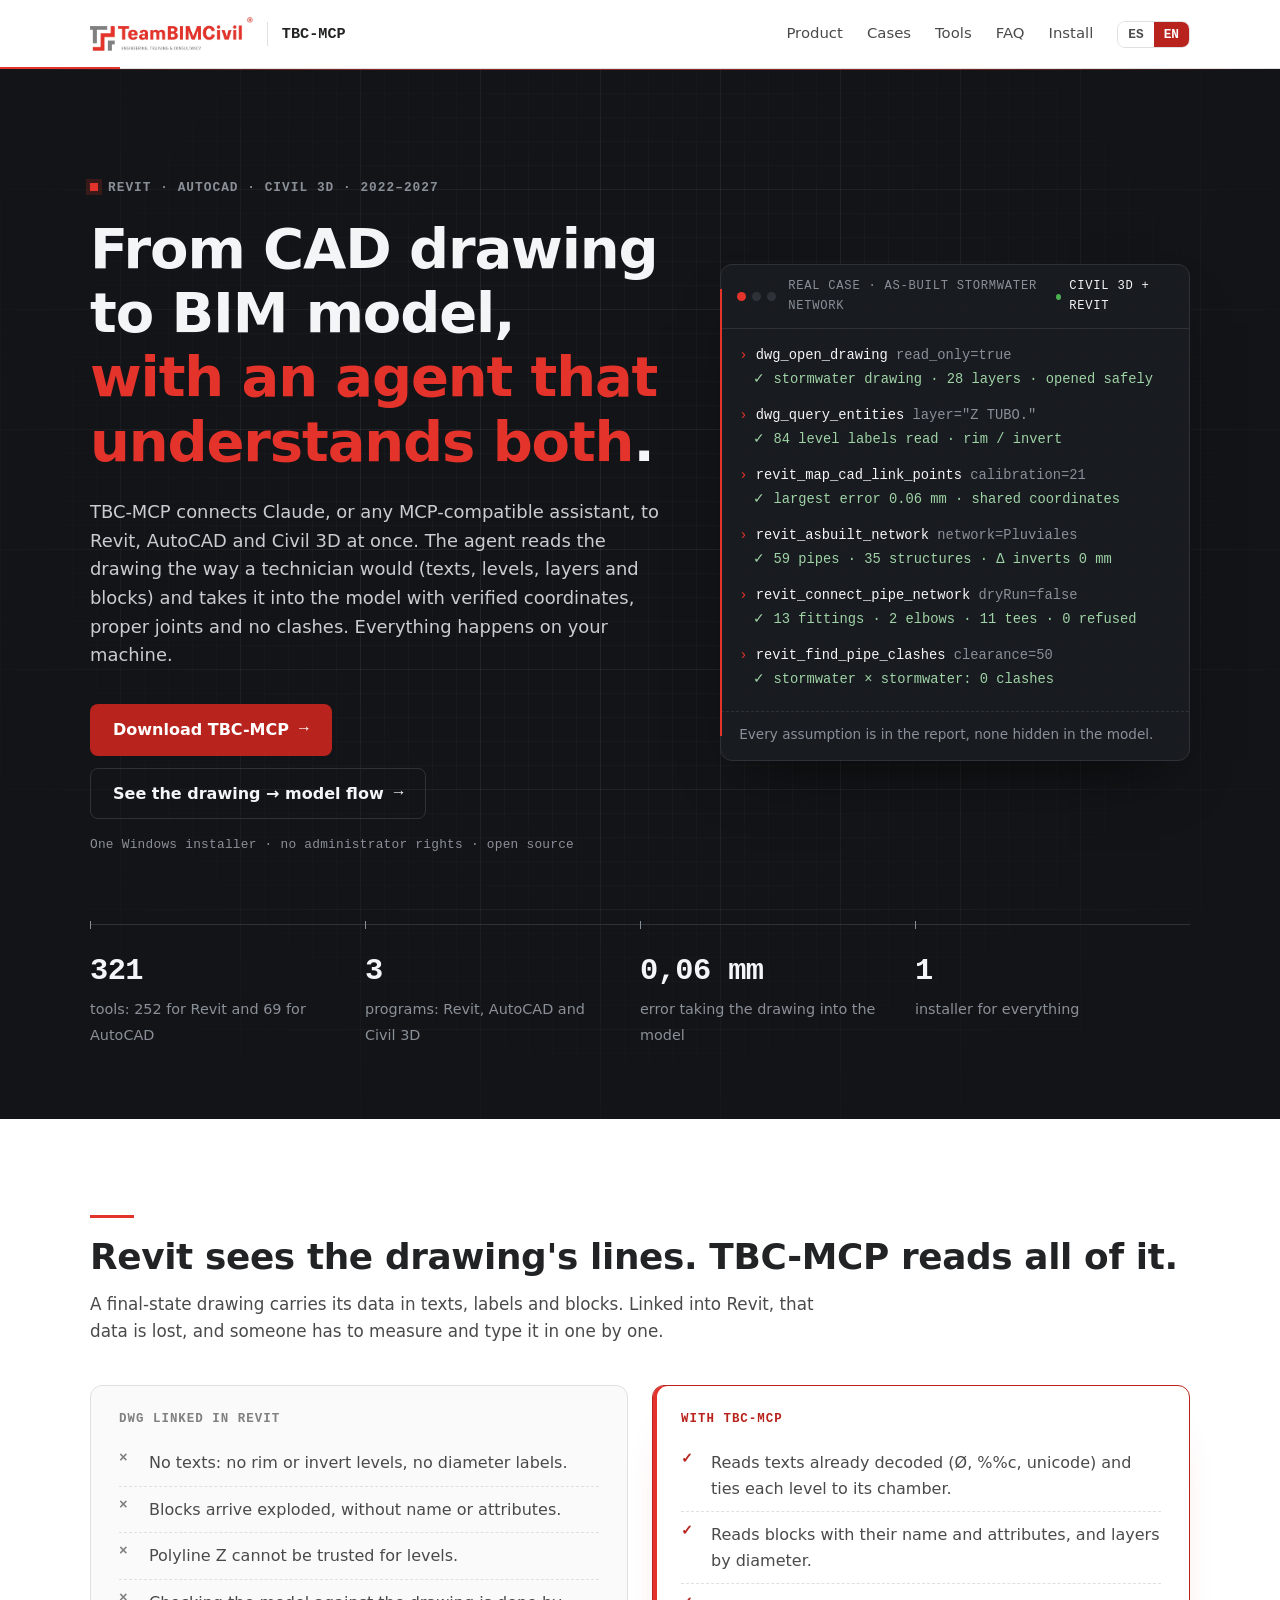
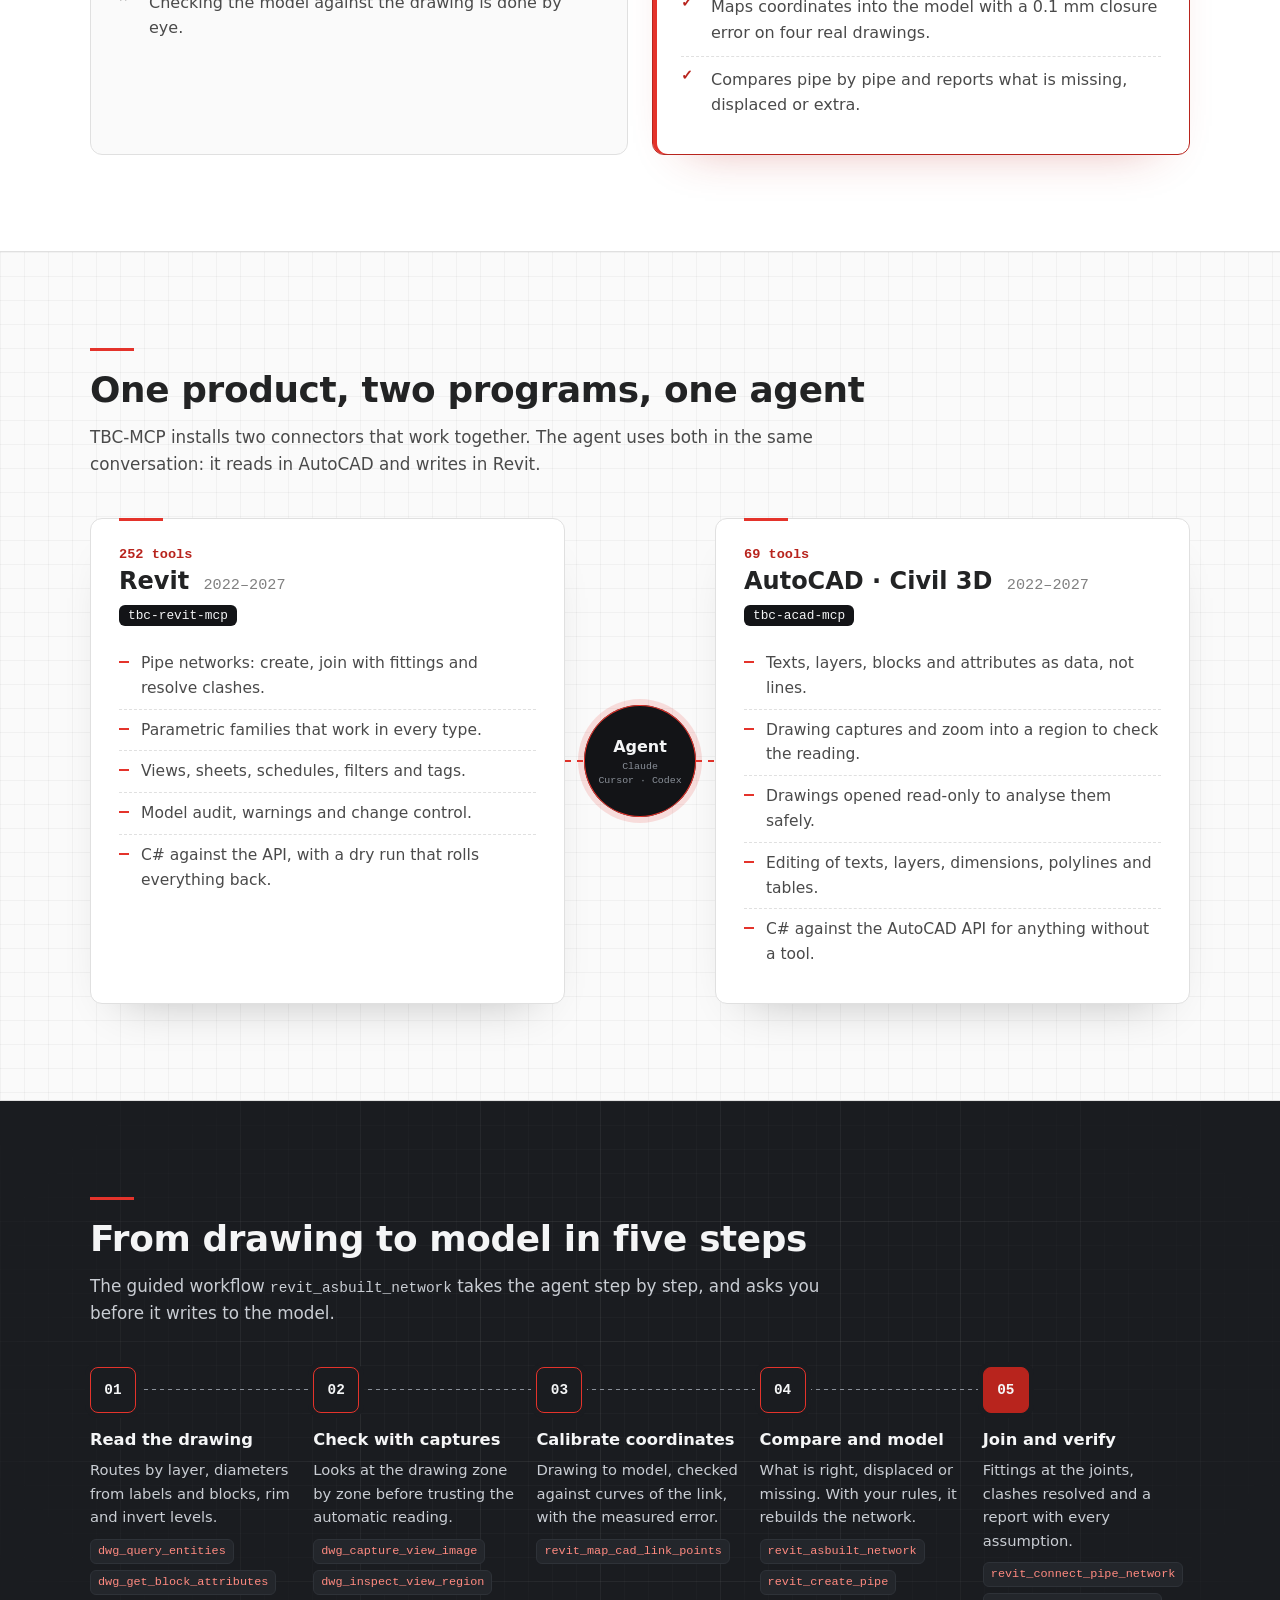
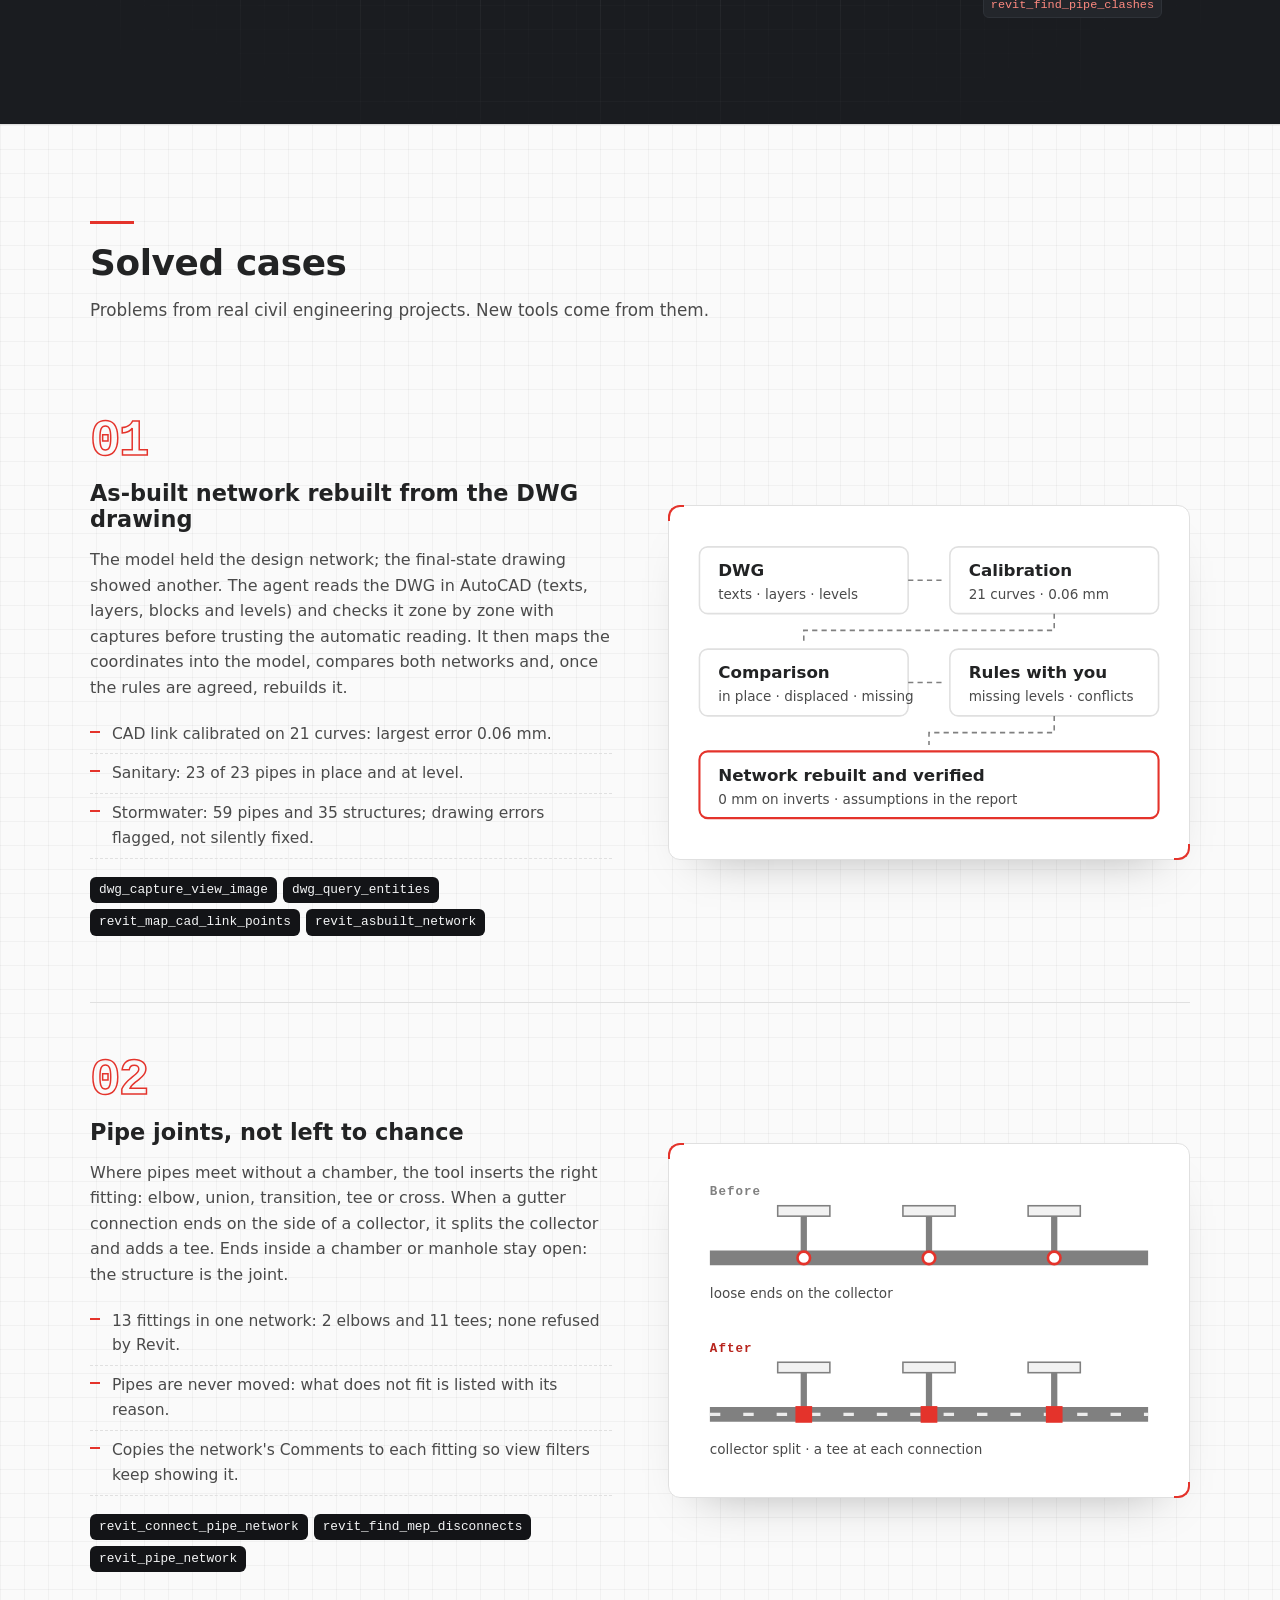
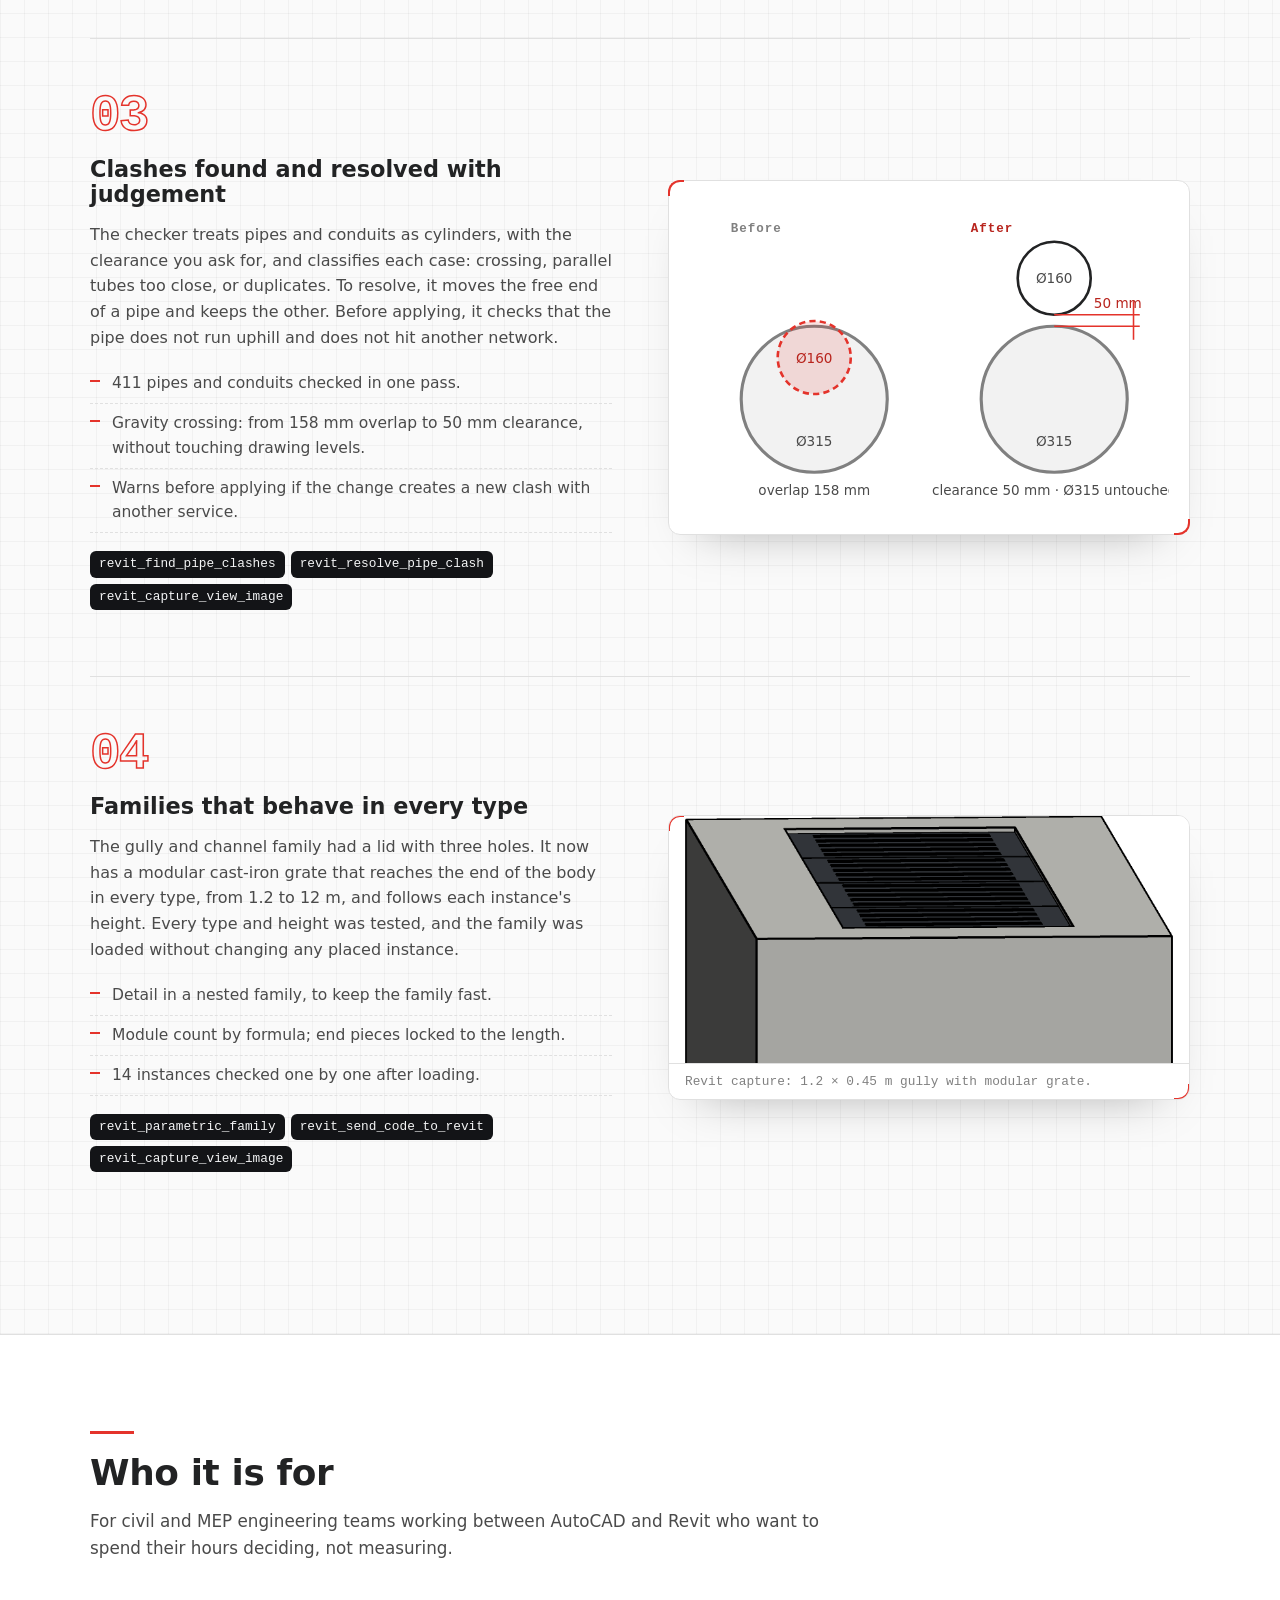
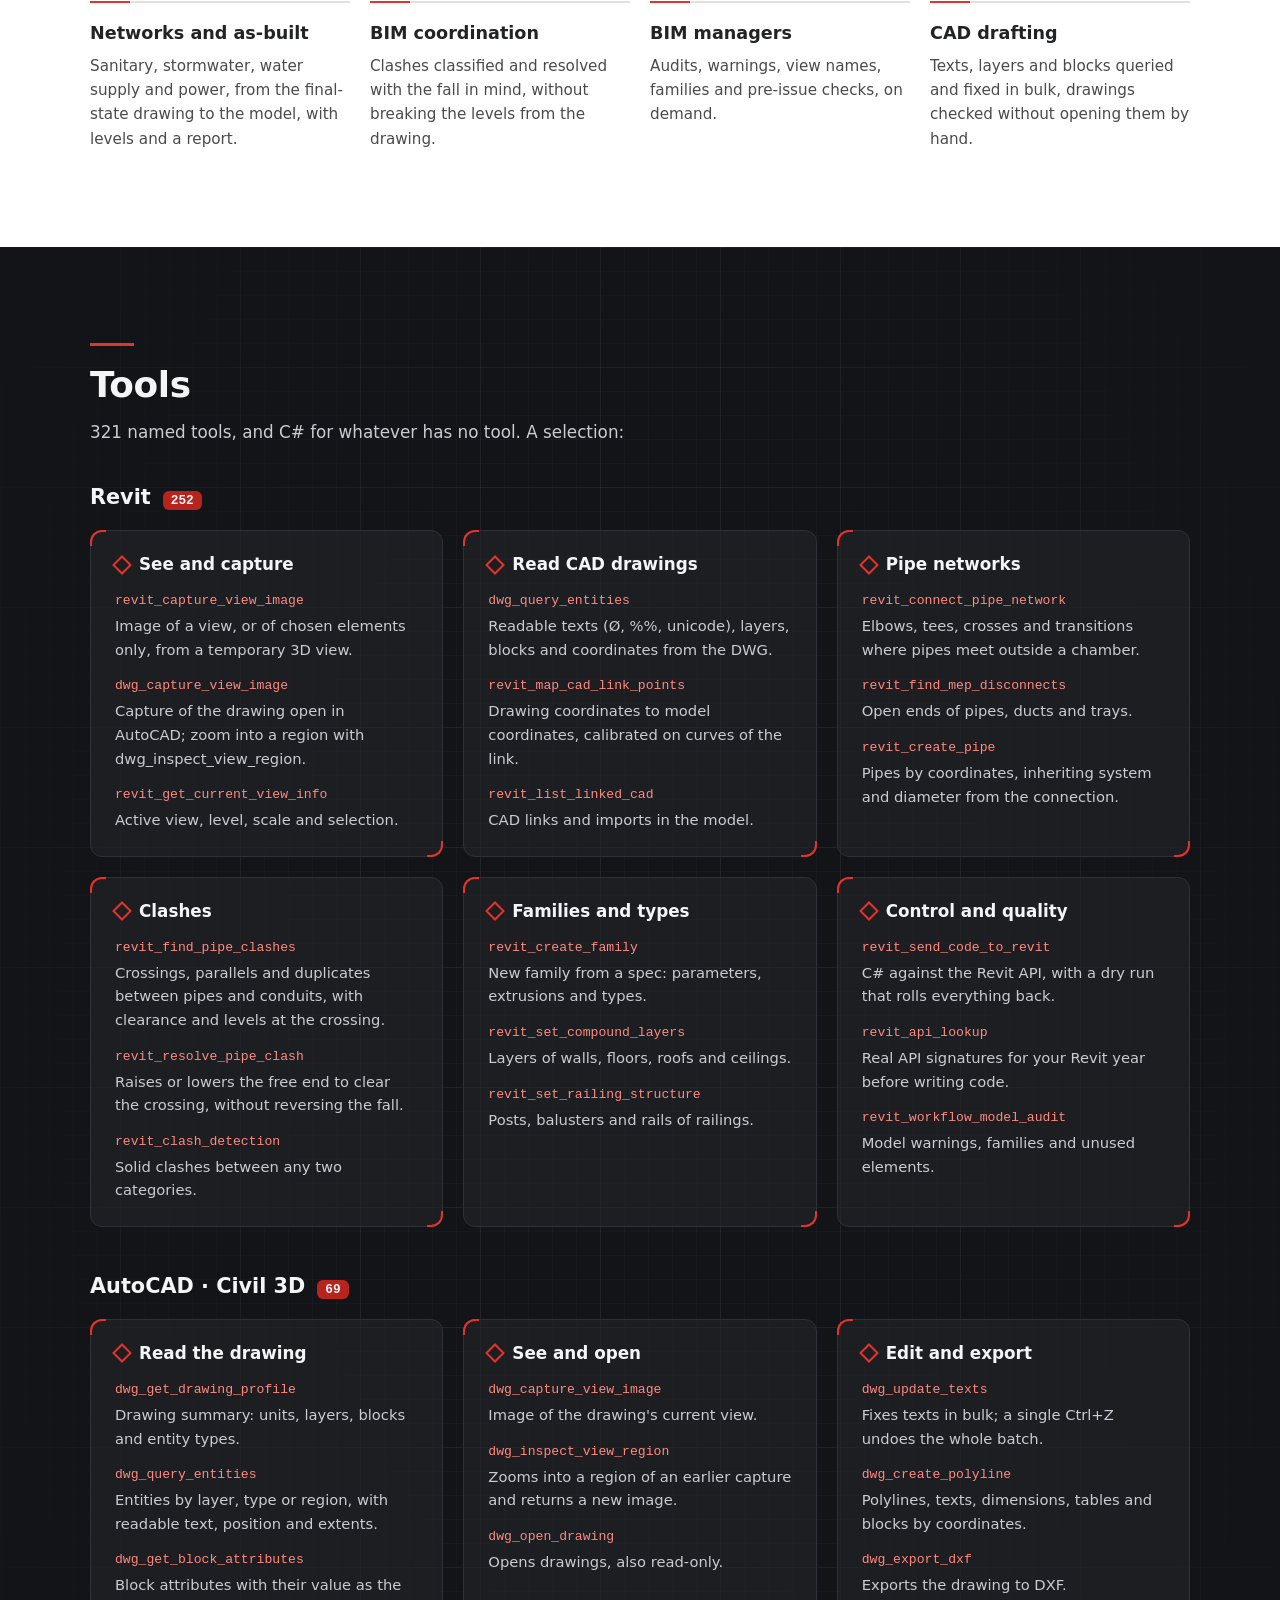
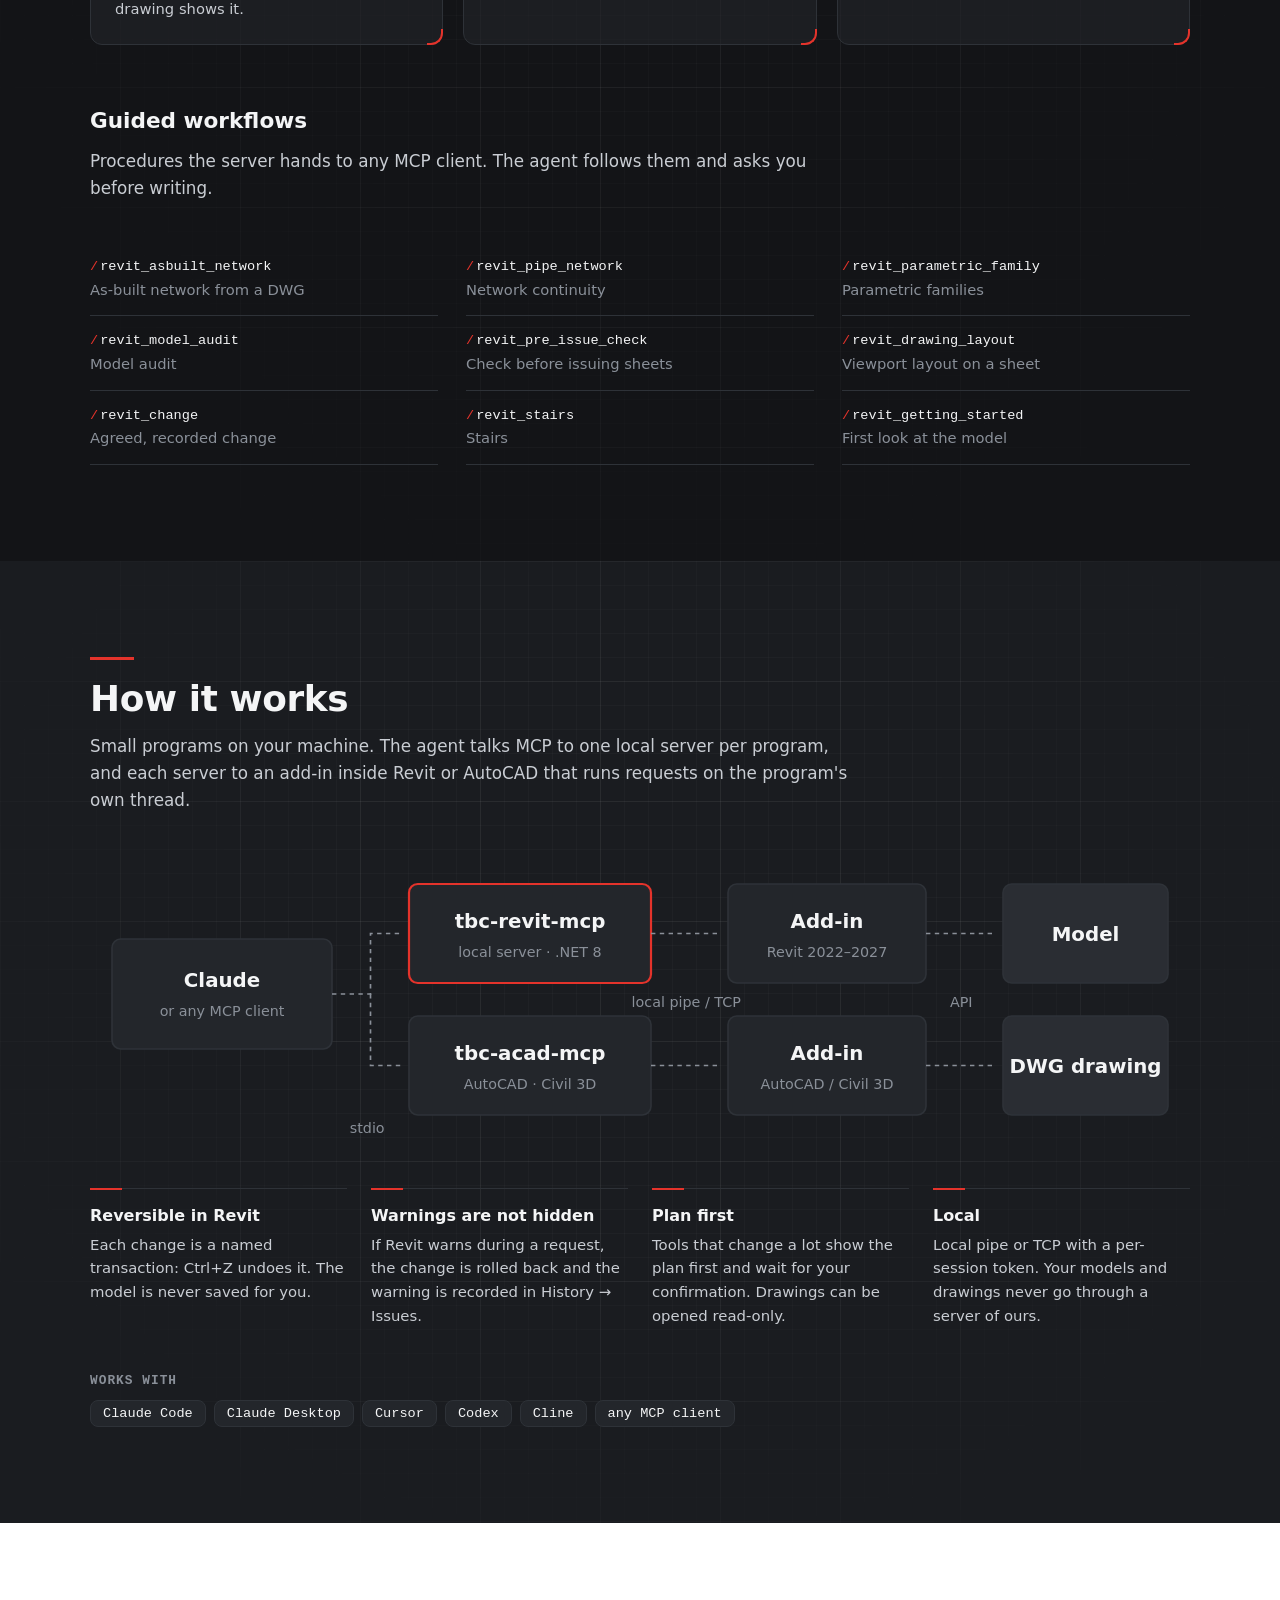
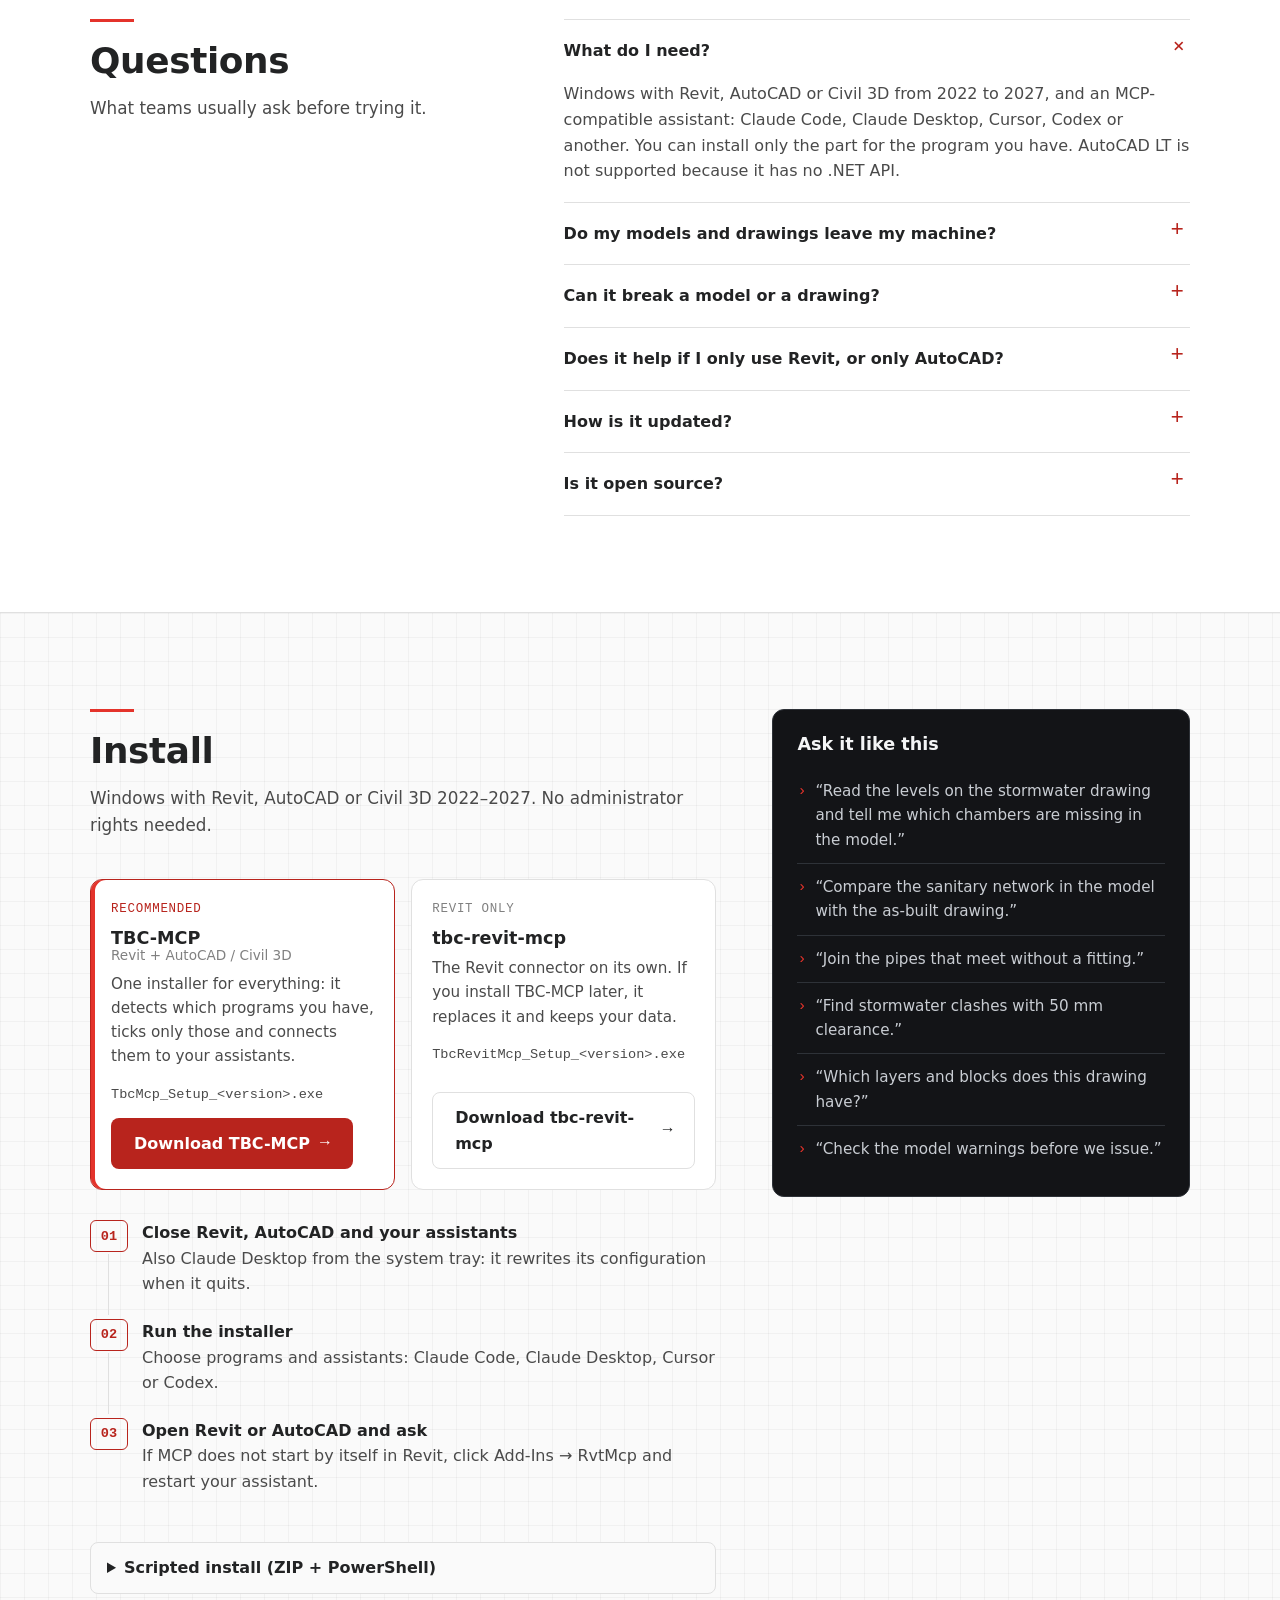
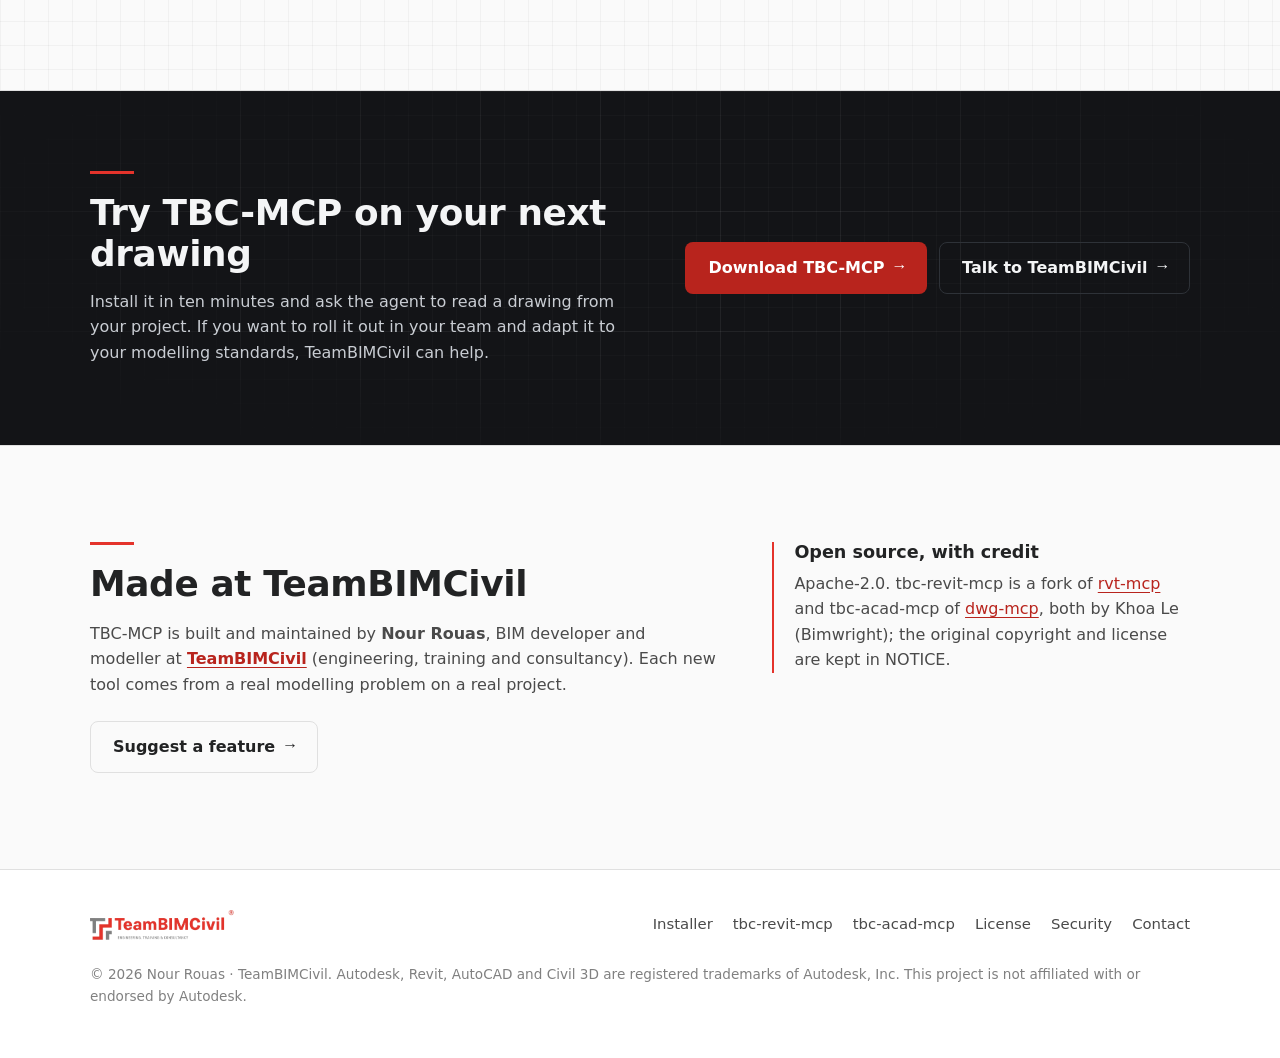
==== commit 4731cbf0: "chore(release): v1.3.4 Co-Authored-By: Claude Opus 5.5 <noreply@anthropic.com>" ====
--- a/site/index.html
+++ b/site/index.html
@@ -92,7 +92,7 @@
 
   <div class="wrap">
     <ul class="stats">
-      <li><b data-count="317">317</b><span lang="es">herramientas: 248 de Revit y 69 de AutoCAD</span><span lang="en">tools: 248 for Revit and 69 for AutoCAD</span></li>
+      <li><b data-count="321">321</b><span lang="es">herramientas: 252 de Revit y 69 de AutoCAD</span><span lang="en">tools: 252 for Revit and 69 for AutoCAD</span></li>
       <li><b>3</b><span lang="es">programas: Revit, AutoCAD y Civil 3D</span><span lang="en">programs: Revit, AutoCAD and Civil 3D</span></li>
       <li><b>0,06&nbsp;mm</b><span lang="es">error al llevar el plano al modelo</span><span lang="en">error taking the drawing into the model</span></li>
       <li><b>1</b><span lang="es">instalador para todo</span><span lang="en">installer for everything</span></li>
@@ -139,7 +139,7 @@
     </p>
     <div class="duo">
       <article class="duo-card" data-reveal>
-        <p class="duo-count">248 <span lang="es">herramientas</span><span lang="en">tools</span></p>
+        <p class="duo-count">252 <span lang="es">herramientas</span><span lang="en">tools</span></p>
         <h3>Revit <span class="duo-years">2022–2027</span></h3>
         <p class="duo-sub"><code>tbc-revit-mcp</code></p>
         <ul>
@@ -373,10 +373,10 @@
   <div class="wrap">
     <h2><span lang="es">Herramientas</span><span lang="en">Tools</span></h2>
     <p class="section-lead">
-      <span lang="es">317 herramientas con nombre propio y C# para lo que no tenga herramienta. Una selección:</span>
-      <span lang="en">317 named tools, and C# for whatever has no tool. A selection:</span>
-    </p>
-    <h3 class="tool-head"><span>Revit</span><small>248</small></h3>
+      <span lang="es">321 herramientas con nombre propio y C# para lo que no tenga herramienta. Una selección:</span>
+      <span lang="en">321 named tools, and C# for whatever has no tool. A selection:</span>
+    </p>
+    <h3 class="tool-head"><span>Revit</span><small>252</small></h3>
     <div class="tool-grid">
       <section class="tool-group" data-reveal>
         <h3><span lang="es">Ver y capturar</span><span lang="en">See and capture</span></h3>
